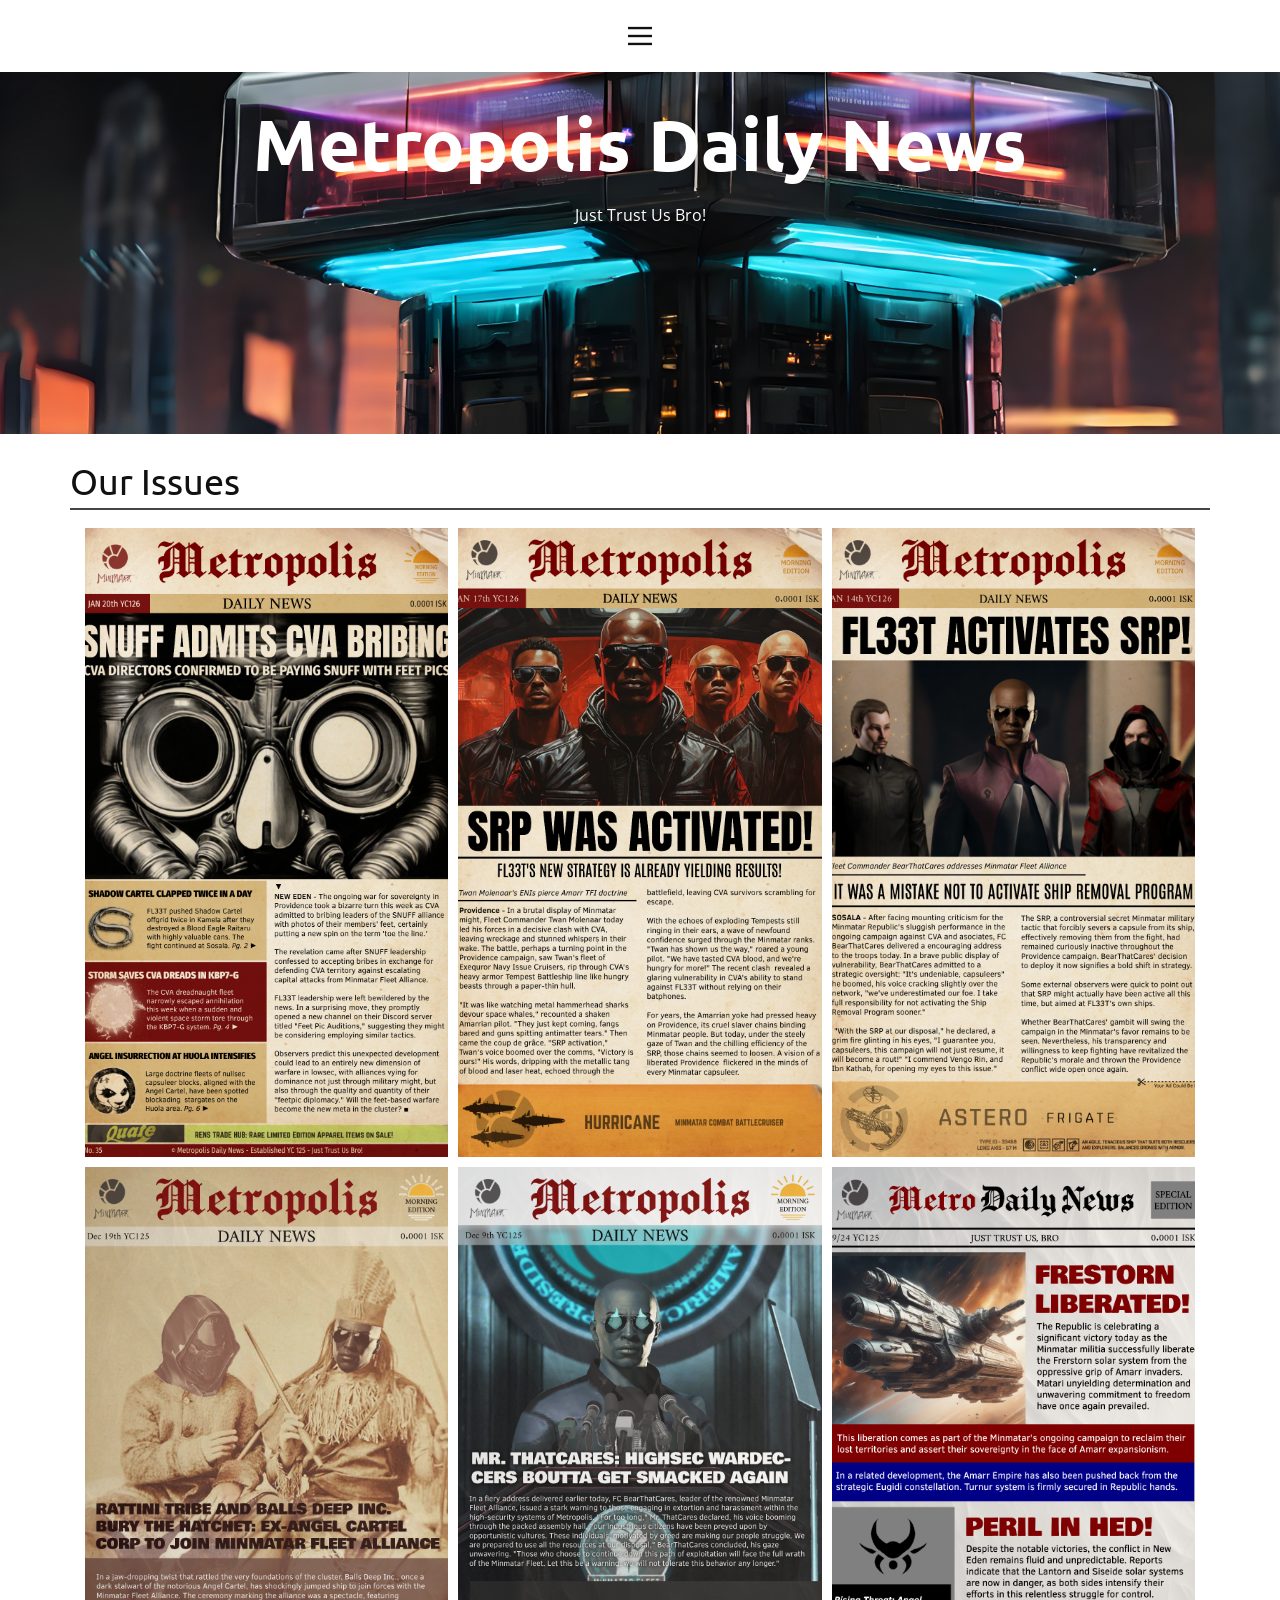
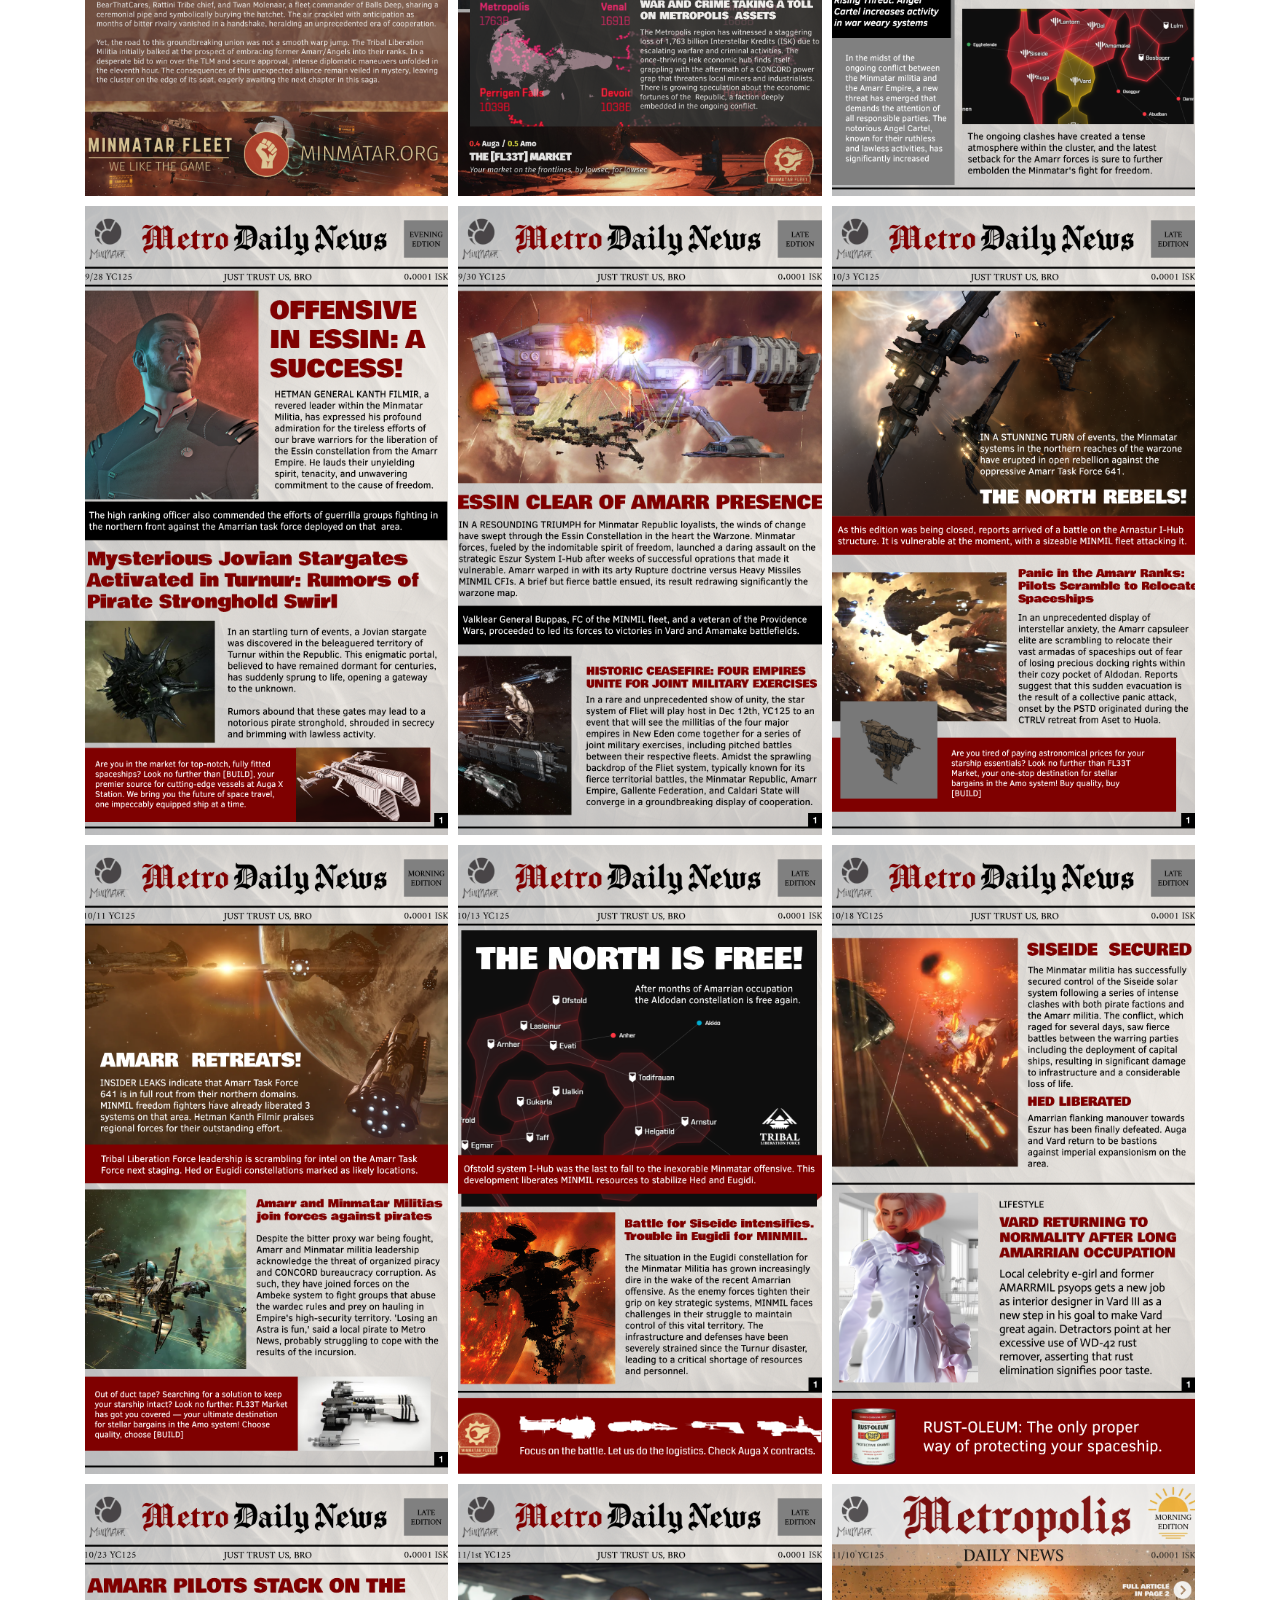
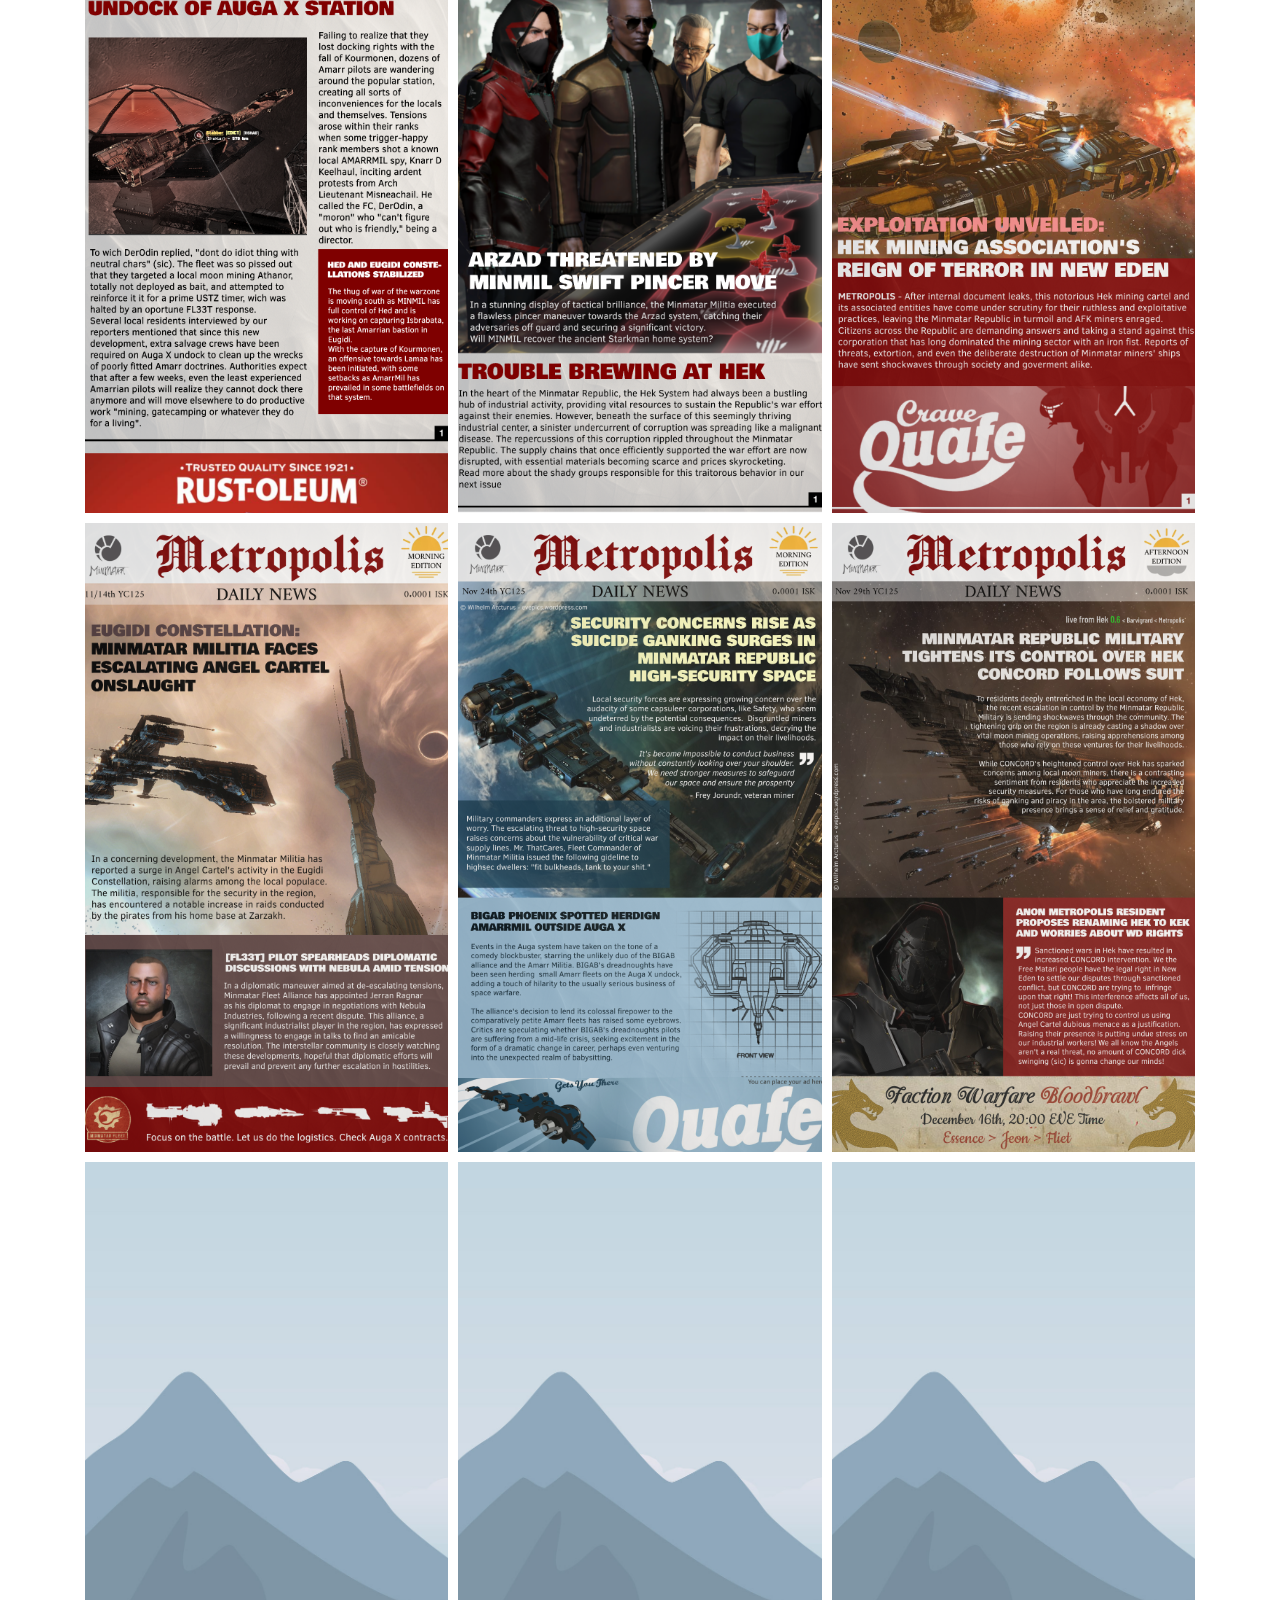
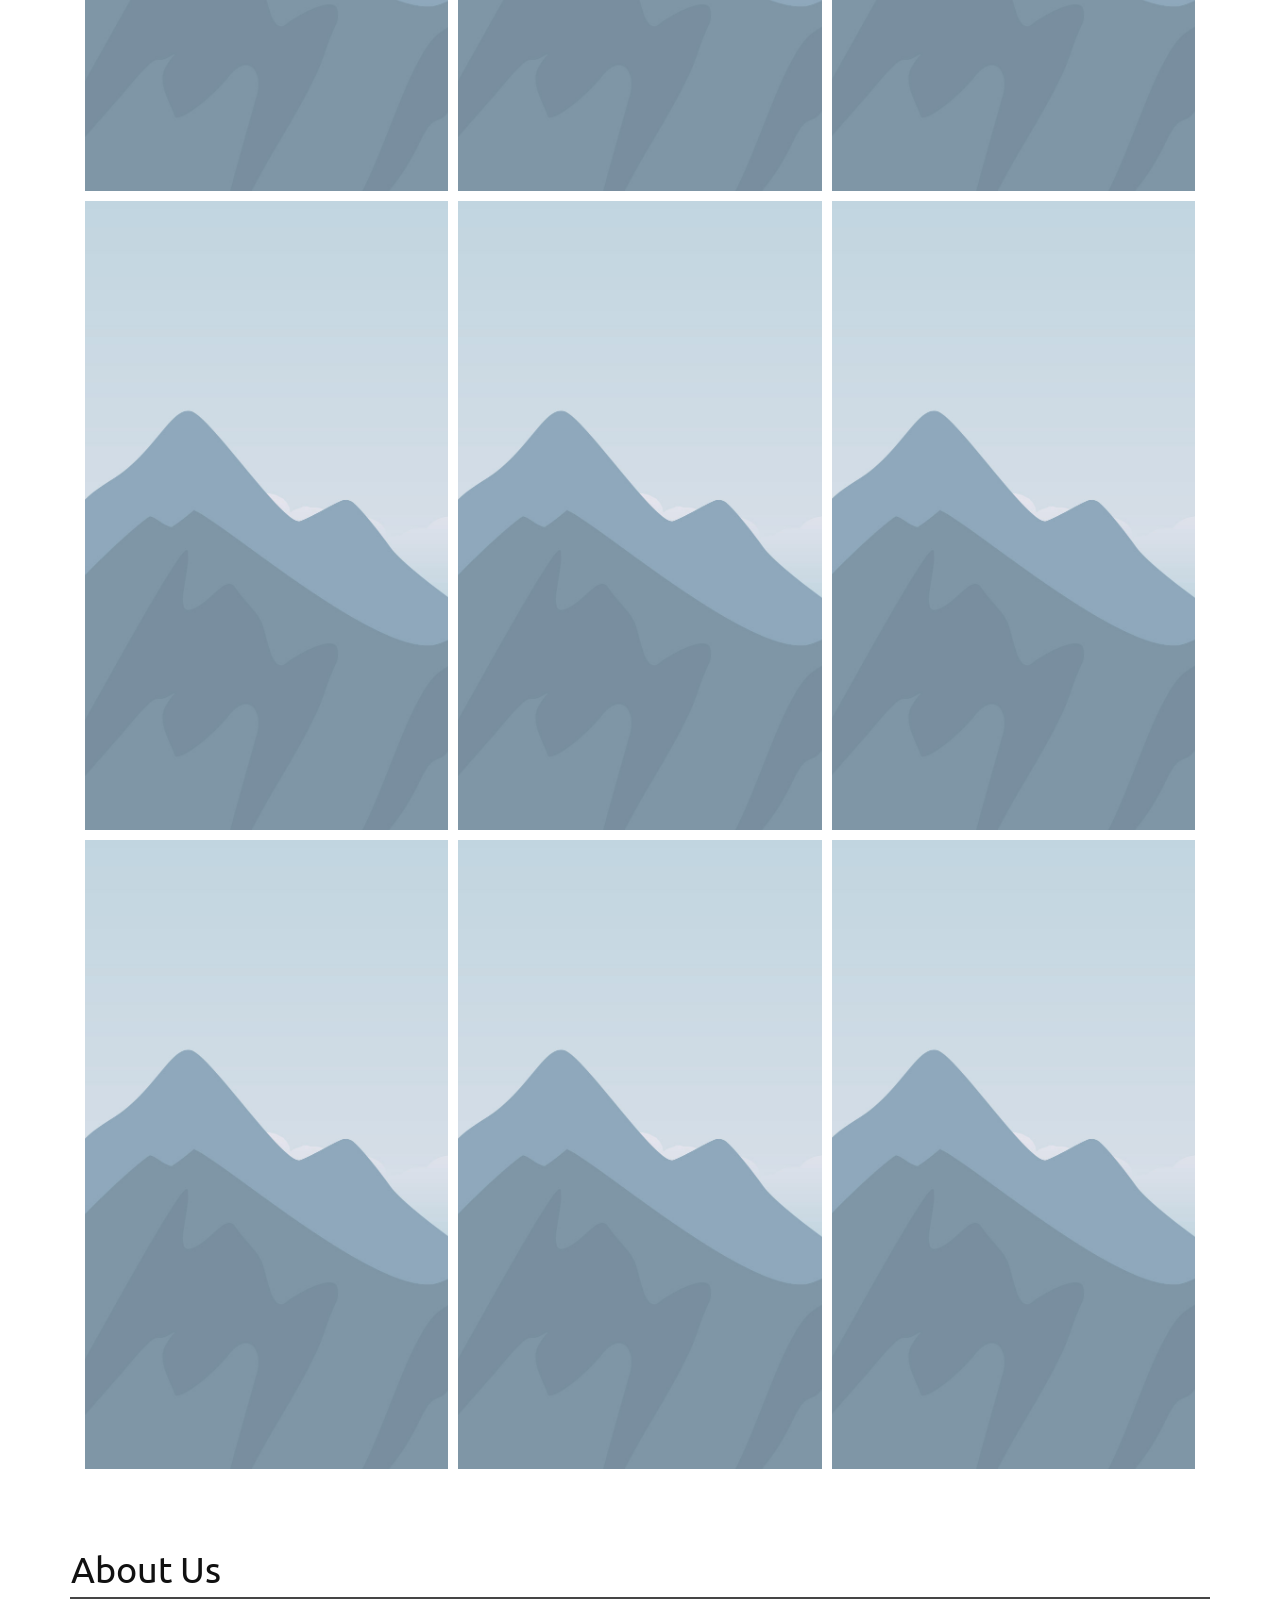
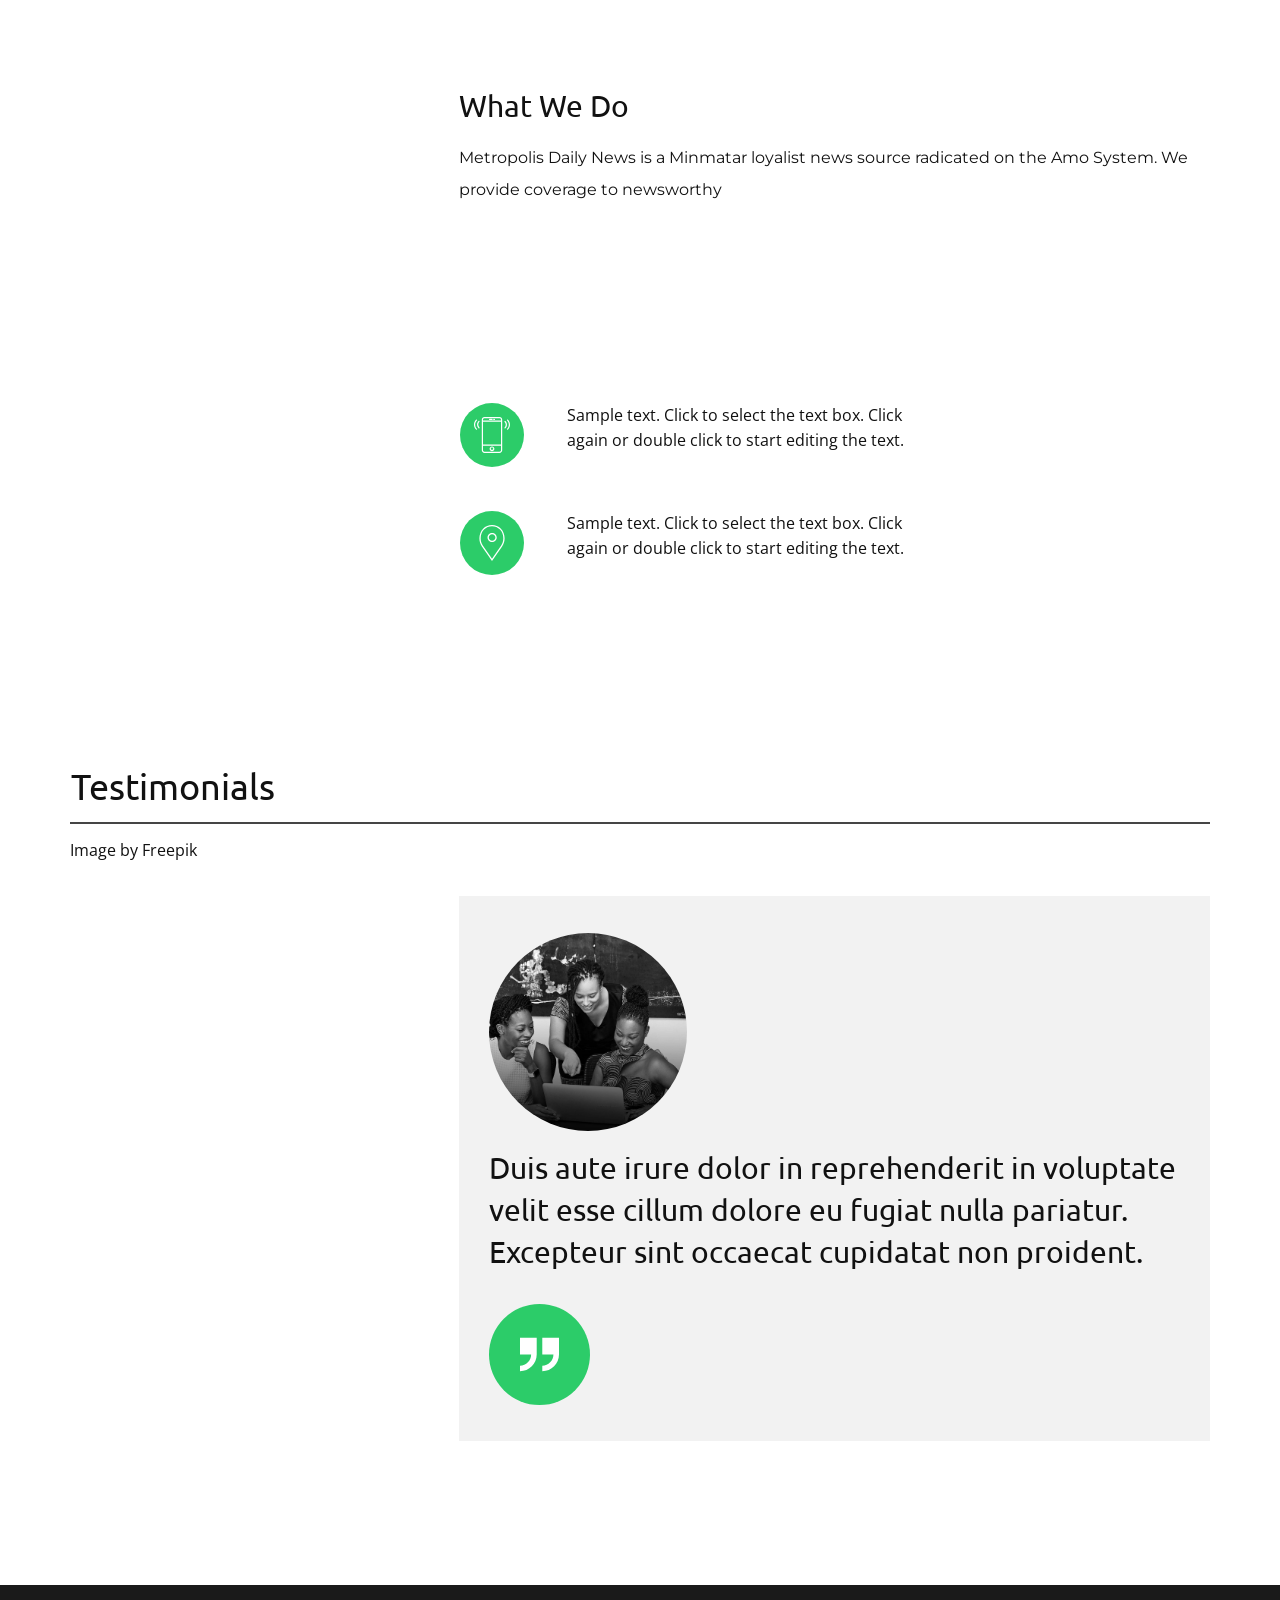
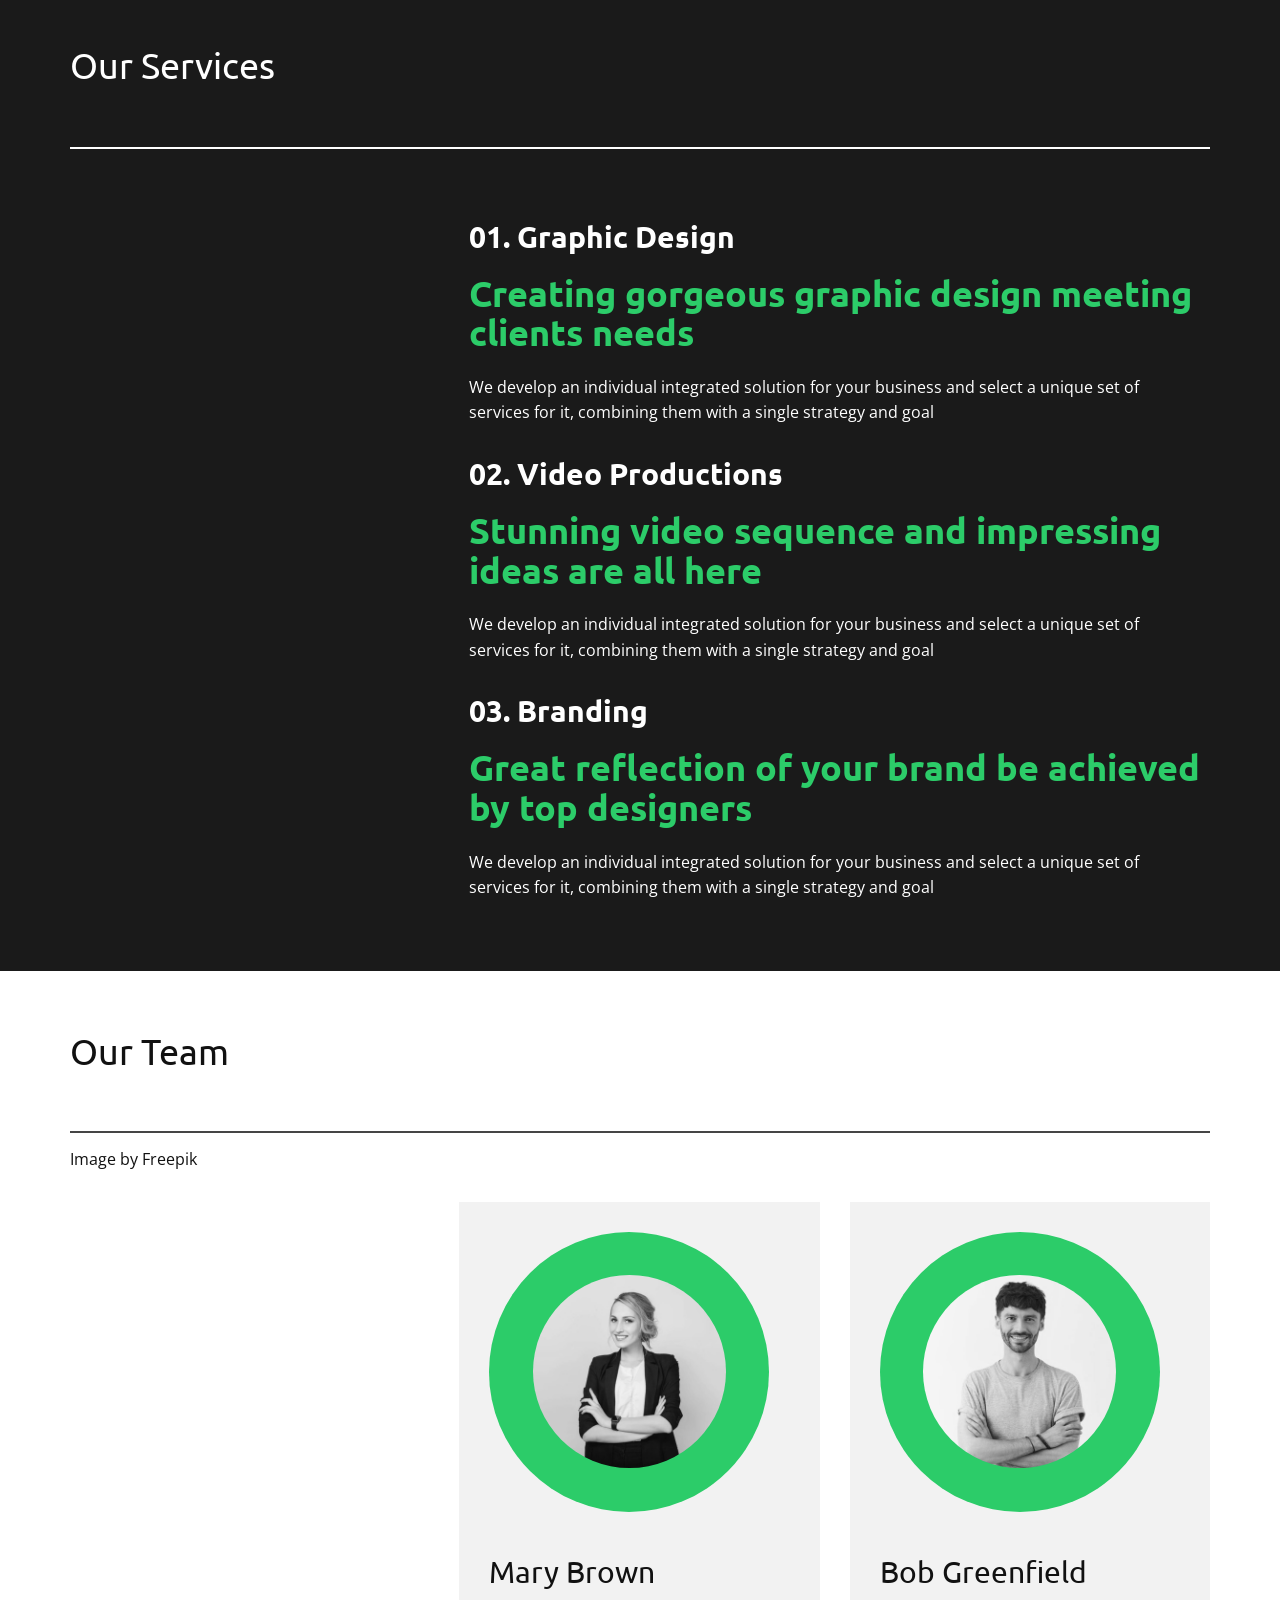
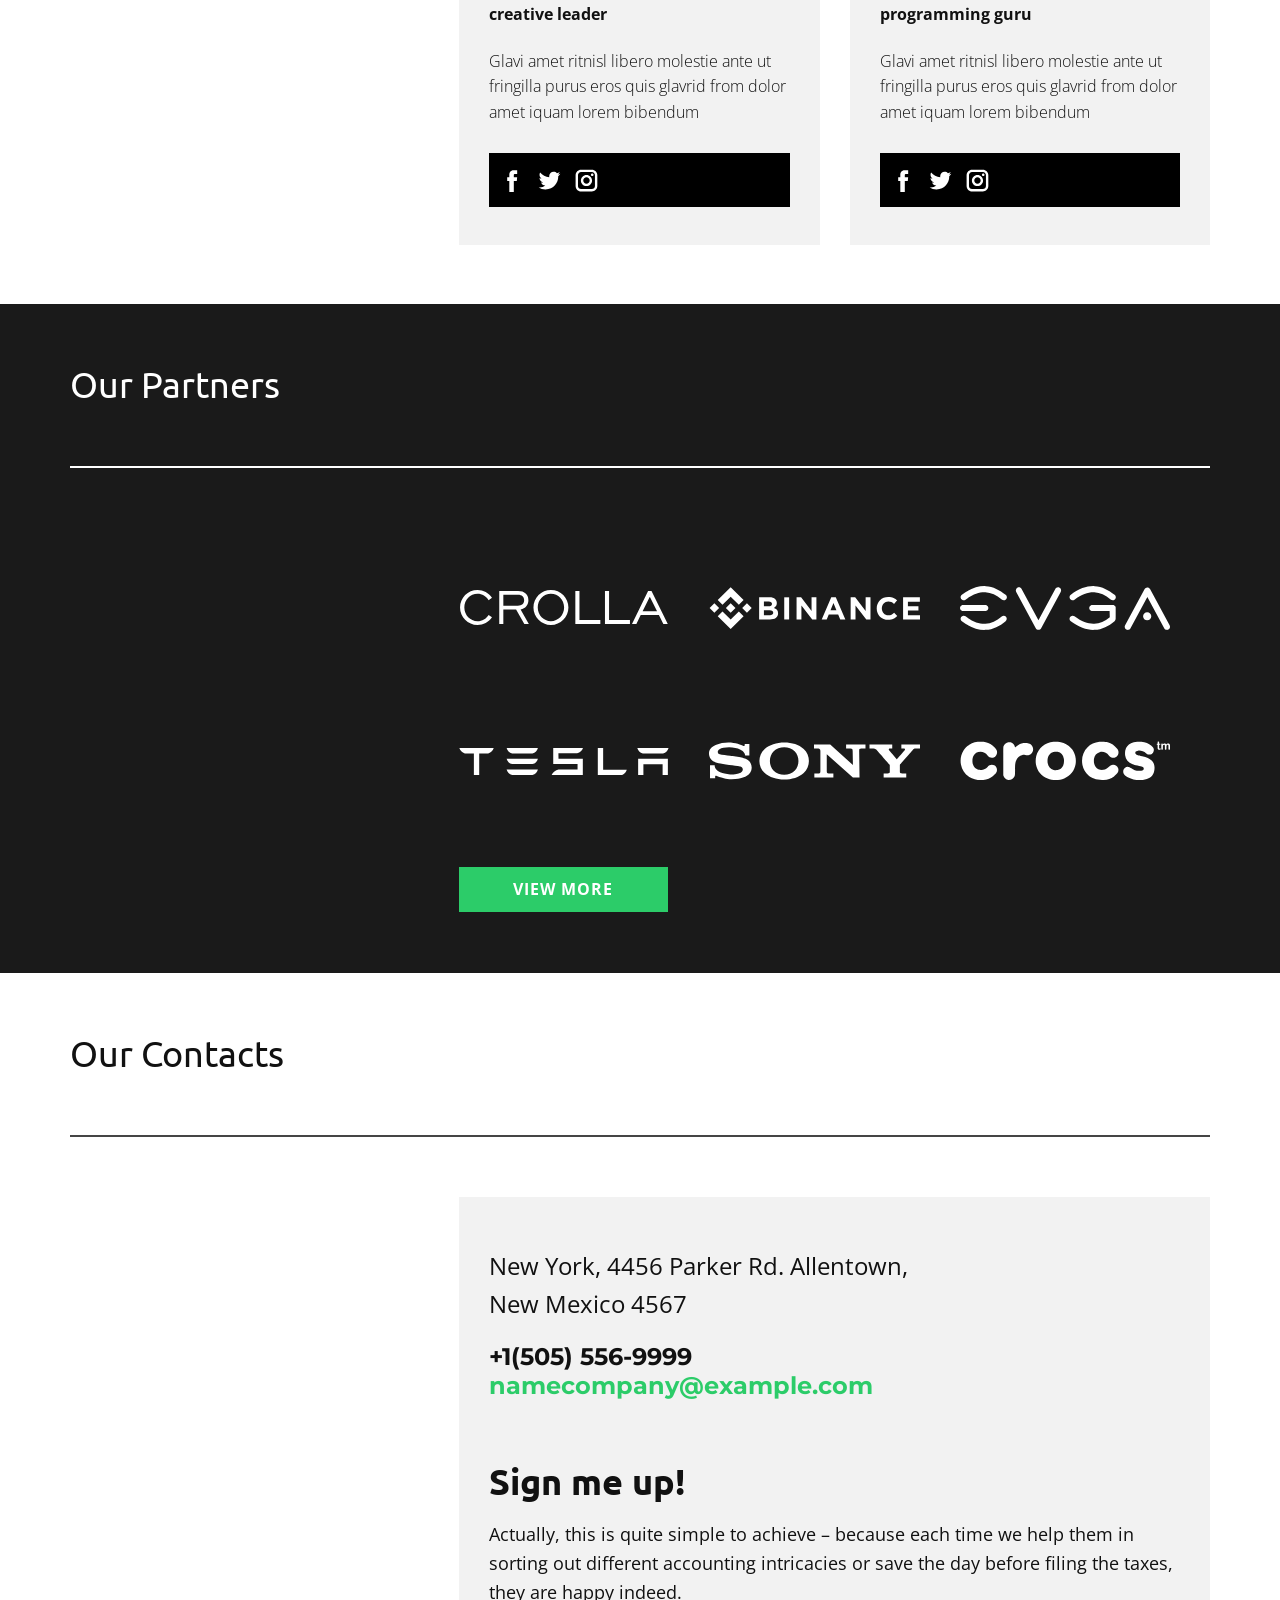
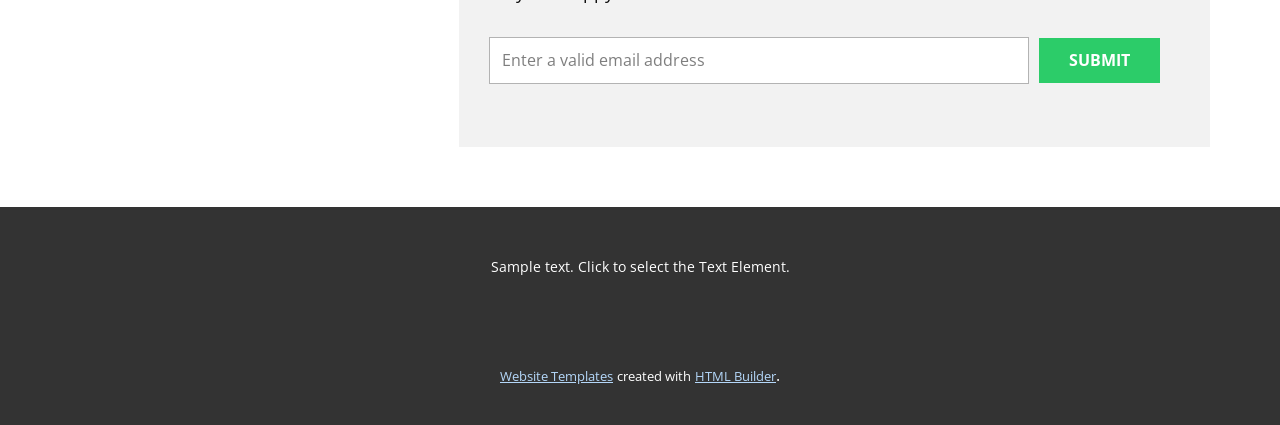
==== index.html @ 0fba5af3 "Adding first version of the template" ====
<!DOCTYPE html>
<html style="font-size: 16px;" lang="en"><head>
    <meta name="viewport" content="width=device-width, initial-scale=1.0">
    <meta charset="utf-8">
    <meta name="keywords" content="Clean Design, About Us, What We Do, ​​Your success in the industry is our mission&nbsp;​add more speed to your website, Our Gallery, Testimonials, Our Services, ​Creating gorgeous graphic design meeting clients needs, ​Stunning video sequence and impressing ideas are all here, ​Great reflection of your brand be achieved by top designers, Our Team, Our Partners, Our Contacts, ​Sign me up!">
    <meta name="description" content="">
    <title>Home</title>
    <link rel="stylesheet" href="nicepage.css" media="screen">
<link rel="stylesheet" href="Home.css" media="screen">
    <script class="u-script" type="text/javascript" src="jquery.js" defer=""></script>
    <script class="u-script" type="text/javascript" src="nicepage.js" defer=""></script>
    <meta name="generator" content="Nicepage 6.3.1, nicepage.com">
    <meta name="referrer" content="origin">
    <link id="u-theme-google-font" rel="stylesheet" href="https://fonts.googleapis.com/css?family=Roboto:100,100i,300,300i,400,400i,500,500i,700,700i,900,900i|Open+Sans:300,300i,400,400i,500,500i,600,600i,700,700i,800,800i">
    <link id="u-page-google-font" rel="stylesheet" href="https://fonts.googleapis.com/css?family=Ubuntu:300,300i,400,400i,500,500i,700,700i|Montserrat:100,100i,200,200i,300,300i,400,400i,500,500i,600,600i,700,700i,800,800i,900,900i">
    
    
    
    
    
    
    
    
    
    
    <script type="application/ld+json">{
		"@context": "http://schema.org",
		"@type": "Organization",
		"name": ""
}</script>
    <meta name="theme-color" content="#499ff0">
    <meta property="og:title" content="Home">
    <meta property="og:type" content="website">
  <meta data-intl-tel-input-cdn-path="intlTelInput/"></head>
  <body data-home-page="Home.html" data-home-page-title="Home" data-path-to-root="./" data-include-products="false" class="u-body u-xl-mode" data-lang="en"><header class="u-clearfix u-header u-header" id="sec-58ef"><div class="u-clearfix u-sheet u-sheet-1">
        <nav class="u-align-left u-menu u-menu-hamburger u-offcanvas u-menu-1" data-responsive-from="XL">
          <div class="menu-collapse">
            <a class="u-button-style u-nav-link" href="#" style="padding: 4px 0px; font-size: calc(1em + 8px);">
              <svg class="u-svg-link" preserveAspectRatio="xMidYMin slice" viewBox="0 0 302 302" style=""><use xmlns:xlink="http://www.w3.org/1999/xlink" xlink:href="#svg-5c50"></use></svg>
              <svg xmlns="http://www.w3.org/2000/svg" xmlns:xlink="http://www.w3.org/1999/xlink" version="1.1" id="svg-5c50" x="0px" y="0px" viewBox="0 0 302 302" style="enable-background:new 0 0 302 302;" xml:space="preserve" class="u-svg-content"><g><rect y="36" width="302" height="30"></rect><rect y="236" width="302" height="30"></rect><rect y="136" width="302" height="30"></rect>
</g><g></g><g></g><g></g><g></g><g></g><g></g><g></g><g></g><g></g><g></g><g></g><g></g><g></g><g></g><g></g></svg>
            </a>
          </div>
          <div class="u-nav-container">
            <ul class="u-nav u-unstyled u-nav-1"><li class="u-nav-item"><a class="u-button-style u-nav-link u-text-active-palette-1-base u-text-hover-palette-2-base" href="Home.html" style="padding: 10px 20px;">Home</a>
</li><li class="u-nav-item"><a class="u-button-style u-nav-link u-text-active-palette-1-base u-text-hover-palette-2-base" href="About.html" style="padding: 10px 20px;">About</a>
</li><li class="u-nav-item"><a class="u-button-style u-nav-link u-text-active-palette-1-base u-text-hover-palette-2-base" href="Contact.html" style="padding: 10px 20px;">Contact</a>
</li></ul>
          </div>
          <div class="u-nav-container-collapse">
            <div class="u-align-center u-black u-container-style u-inner-container-layout u-opacity u-opacity-95 u-sidenav">
              <div class="u-inner-container-layout u-sidenav-overflow">
                <div class="u-menu-close"></div>
                <ul class="u-align-center u-nav u-popupmenu-items u-unstyled u-nav-2"><li class="u-nav-item"><a class="u-button-style u-nav-link" href="Home.html">Home</a>
</li><li class="u-nav-item"><a class="u-button-style u-nav-link" href="About.html">About</a>
</li><li class="u-nav-item"><a class="u-button-style u-nav-link" href="Contact.html">Contact</a>
</li></ul>
              </div>
            </div>
            <div class="u-black u-menu-overlay u-opacity u-opacity-70"></div>
          </div>
        </nav>
      </div></header>
    <section class="u-clearfix u-image u-section-1" id="carousel_9bf2" data-image-width="1952" data-image-height="1088">
      <div class="u-clearfix u-sheet u-sheet-1">
        <h1 class="u-align-center u-text u-text-white u-text-1">Metropolis Daily News </h1>
        <p class="u-align-center u-text u-text-white u-text-2">Just Trust Us Bro!</p>
      </div>
    </section>
    <section class="u-align-center u-clearfix u-section-2" id="carousel_a8bd">
      <div class="u-clearfix u-sheet u-sheet-1">
        <h2 class="u-align-right u-custom-font u-font-ubuntu u-text u-text-1">Our Issues</h2>
        <div class="u-border-2 u-border-grey-dark-1 u-expanded-width u-line u-line-horizontal u-line-1" data-animation-name="customAnimationIn" data-animation-duration="2000"></div>
        <div class="u-gallery u-layout-grid u-lightbox u-no-transition u-show-text-none u-gallery-1">
          <div class="u-gallery-inner u-gallery-inner-1">
            <div class="u-effect-hover-zoom u-gallery-item">
              <div class="u-back-slide" data-image-width="1080" data-image-height="1797">
                <img class="u-back-image u-expanded" src="images/snufffeetpics1411.png">
              </div>
              <div class="u-over-slide u-shading u-over-slide-1"></div>
            </div>
            <div class="u-effect-hover-zoom u-gallery-item">
              <div class="u-back-slide" data-image-width="1080" data-image-height="1758">
                <img class="u-back-image u-expanded" src="images/MDNnew42.png">
              </div>
              <div class="u-over-slide u-shading u-over-slide-2"></div>
            </div>
            <div class="u-effect-hover-zoom u-gallery-item">
              <div class="u-back-slide" data-image-width="1080" data-image-height="1758">
                <img class="u-back-image u-expanded" src="images/MDNnew16.png">
              </div>
              <div class="u-over-slide u-shading u-over-slide-3"></div>
            </div>
            <div class="u-effect-hover-zoom u-gallery-item">
              <div class="u-back-slide" data-image-width="1080" data-image-height="1774">
                <img class="u-back-image u-expanded" src="images/ceremonialpipe3.png">
              </div>
              <div class="u-over-slide u-shading u-over-slide-4"></div>
            </div>
            <div class="u-effect-hover-zoom u-gallery-item">
              <div class="u-back-slide" data-image-width="1080" data-image-height="1798">
                <img class="u-back-image u-expanded" src="images/blackflag11.png">
              </div>
              <div class="u-over-slide u-shading u-over-slide-5"></div>
            </div>
            <div class="u-effect-hover-zoom u-gallery-item">
              <div class="u-back-slide" data-image-width="1080" data-image-height="1726">
                <img class="u-back-image u-expanded" src="images/MetroLast.png">
              </div>
              <div class="u-over-slide u-shading u-over-slide-6"></div>
            </div>
            <div class="u-effect-hover-zoom u-gallery-item" data-image-width="1080" data-image-height="1726">
              <div class="u-back-slide">
                <img class="u-back-image u-expanded" src="images/HekTimes31.png">
              </div>
              <div class="u-over-slide u-shading u-over-slide-7"></div>
            </div>
            <div class="u-effect-hover-zoom u-gallery-item" data-image-width="1080" data-image-height="1726">
              <div class="u-back-slide">
                <img class="u-back-image u-expanded" src="images/HekTimes3.png">
              </div>
              <div class="u-over-slide u-shading u-over-slide-8"></div>
            </div>
            <div class="u-effect-hover-zoom u-gallery-item" data-image-width="1080" data-image-height="1726">
              <div class="u-back-slide">
                <img class="u-back-image u-expanded" src="images/HekTimes21.png">
              </div>
              <div class="u-over-slide u-shading u-over-slide-9"></div>
            </div>
            <div class="u-effect-hover-zoom u-gallery-item" data-image-width="1080" data-image-height="1726">
              <div class="u-back-slide">
                <img class="u-back-image u-expanded" src="images/amarrretreats2.png">
              </div>
              <div class="u-over-slide u-shading u-over-slide-10"></div>
            </div>
            <div class="u-effect-hover-zoom u-gallery-item" data-image-width="1080" data-image-height="1726">
              <div class="u-back-slide">
                <img class="u-back-image u-expanded" src="images/northisfree3.png">
              </div>
              <div class="u-over-slide u-shading u-over-slide-11"></div>
            </div>
            <div class="u-effect-hover-zoom u-gallery-item" data-image-width="1080" data-image-height="1726">
              <div class="u-back-slide">
                <img class="u-back-image u-expanded" src="images/vardliberatedlast.png">
              </div>
              <div class="u-over-slide u-shading u-over-slide-12"></div>
            </div>
            <div class="u-effect-hover-zoom u-gallery-item" data-image-width="1080" data-image-height="1726">
              <div class="u-back-slide">
                <img class="u-back-image u-expanded" src="images/augaxfight.png">
              </div>
              <div class="u-over-slide u-shading u-over-slide-13"></div>
            </div>
            <div class="u-effect-hover-zoom u-gallery-item" data-image-width="1080" data-image-height="1726">
              <div class="u-back-slide">
                <img class="u-back-image u-expanded" src="images/arzadMDN.png">
              </div>
              <div class="u-over-slide u-shading u-over-slide-14"></div>
            </div>
            <div class="u-effect-hover-zoom u-gallery-item" data-image-width="1080" data-image-height="1726">
              <div class="u-back-slide">
                <img class="u-back-image u-expanded" src="images/Metropolistimeshekminingasociation1211.png">
              </div>
              <div class="u-over-slide u-shading u-over-slide-15"></div>
            </div>
            <div class="u-effect-hover-zoom u-gallery-item" data-image-width="1080" data-image-height="1726">
              <div class="u-back-slide">
                <img class="u-back-image u-expanded" src="images/Metropolistimeshekminingasociation1215.png">
              </div>
              <div class="u-over-slide u-shading u-over-slide-16"></div>
            </div>
            <div class="u-effect-hover-zoom u-gallery-item" data-image-width="1080" data-image-height="1798">
              <div class="u-back-slide">
                <img class="u-back-image u-expanded" src="images/gankinginhisec9.png">
              </div>
              <div class="u-over-slide u-shading u-over-slide-17"></div>
            </div>
            <div class="u-effect-hover-zoom u-gallery-item" data-image-width="1080" data-image-height="1798">
              <div class="u-back-slide">
                <img class="u-back-image u-expanded" src="images/hek061.png">
              </div>
              <div class="u-over-slide u-shading u-over-slide-18"></div>
            </div>
            <div class="u-effect-hover-zoom u-gallery-item" data-image-width="1080" data-image-height="1798">
              <div class="u-back-slide">
                <img class="u-back-image u-expanded" src="images/default-image-5.jpg">
              </div>
              <div class="u-over-slide u-shading u-over-slide-19"></div>
            </div>
            <div class="u-effect-hover-zoom u-gallery-item" data-image-width="1080" data-image-height="1798">
              <div class="u-back-slide">
                <img class="u-back-image u-expanded" src="images/default-image-5.jpg">
              </div>
              <div class="u-over-slide u-shading u-over-slide-20"></div>
            </div>
            <div class="u-effect-hover-zoom u-gallery-item" data-image-width="1080" data-image-height="1798">
              <div class="u-back-slide">
                <img class="u-back-image u-expanded" src="images/default-image-5.jpg">
              </div>
              <div class="u-over-slide u-shading u-over-slide-21"></div>
            </div>
            <div class="u-effect-hover-zoom u-gallery-item" data-image-width="1080" data-image-height="1798">
              <div class="u-back-slide">
                <img class="u-back-image u-expanded" src="images/default-image-5.jpg">
              </div>
              <div class="u-over-slide u-shading u-over-slide-22"></div>
            </div>
            <div class="u-effect-hover-zoom u-gallery-item" data-image-width="1080" data-image-height="1798">
              <div class="u-back-slide">
                <img class="u-back-image u-expanded" src="images/default-image-5.jpg">
              </div>
              <div class="u-over-slide u-shading u-over-slide-23"></div>
            </div>
            <div class="u-effect-hover-zoom u-gallery-item" data-image-width="1080" data-image-height="1798">
              <div class="u-back-slide">
                <img class="u-back-image u-expanded" src="images/default-image-5.jpg">
              </div>
              <div class="u-over-slide u-shading u-over-slide-24"></div>
            </div>
            <div class="u-effect-hover-zoom u-gallery-item" data-image-width="1080" data-image-height="1798">
              <div class="u-back-slide">
                <img class="u-back-image u-expanded" src="images/default-image-5.jpg">
              </div>
              <div class="u-over-slide u-shading u-over-slide-25"></div>
            </div>
            <div class="u-effect-hover-zoom u-gallery-item" data-image-width="1080" data-image-height="1798">
              <div class="u-back-slide">
                <img class="u-back-image u-expanded" src="images/default-image-5.jpg">
              </div>
              <div class="u-over-slide u-shading u-over-slide-26"></div>
            </div>
            <div class="u-effect-hover-zoom u-gallery-item" data-image-width="1080" data-image-height="1798">
              <div class="u-back-slide">
                <img class="u-back-image u-expanded" src="images/default-image-5.jpg">
              </div>
              <div class="u-over-slide u-shading u-over-slide-27"></div>
            </div>
          </div>
        </div>
      </div>
    </section>
    <section class="u-align-center u-clearfix u-section-3" id="carousel_23f9">
      <div class="u-clearfix u-sheet u-sheet-1">
        <h2 class="u-align-right u-custom-font u-font-ubuntu u-text u-text-1">About Us</h2>
        <div class="u-border-2 u-border-grey-dark-1 u-expanded-width u-line u-line-horizontal u-line-1" data-animation-name="customAnimationIn" data-animation-duration="2000"></div>
        <div class="u-container-align-left u-container-style u-group u-shape-rectangle u-group-1">
          <div class="u-container-layout u-container-layout-1">
            <h2 class="u-align-left u-custom-font u-font-ubuntu u-text u-text-default u-text-2">What We Do</h2>
            <p class="u-align-left u-custom-font u-font-montserrat u-text u-text-3">Metropolis Daily News is a Minmatar loyalist news source radicated on the Amo System. We provide coverage to newsworthy&nbsp;</p>
          </div>
        </div>
        <div class="u-list u-list-1">
          <div class="u-repeater u-repeater-1">
            <div class="u-align-left u-container-style u-list-item u-repeater-item">
              <div class="u-container-layout u-similar-container u-valign-top u-container-layout-2"><span class="u-icon u-icon-circle u-palette-4-base u-text-white u-icon-1" data-animation-name="customAnimationIn" data-animation-duration="2000"><svg class="u-svg-link" preserveAspectRatio="xMidYMin slice" viewBox="0 0 60 60" style=""><use xmlns:xlink="http://www.w3.org/1999/xlink" xlink:href="#svg-fa60"></use></svg><svg class="u-svg-content" viewBox="0 0 60 60" x="0px" y="0px" id="svg-fa60" style="enable-background:new 0 0 60 60;"><g><path d="M42.595,0H17.405C14.977,0,13,1.977,13,4.405v51.189C13,58.023,14.977,60,17.405,60h25.189C45.023,60,47,58.023,47,55.595
		V4.405C47,1.977,45.023,0,42.595,0z M15,8h30v38H15V8z M17.405,2h25.189C43.921,2,45,3.079,45,4.405V6H15V4.405
		C15,3.079,16.079,2,17.405,2z M42.595,58H17.405C16.079,58,15,56.921,15,55.595V48h30v7.595C45,56.921,43.921,58,42.595,58z"></path><path d="M30,49c-2.206,0-4,1.794-4,4s1.794,4,4,4s4-1.794,4-4S32.206,49,30,49z M30,55c-1.103,0-2-0.897-2-2s0.897-2,2-2
		s2,0.897,2,2S31.103,55,30,55z"></path><path d="M26,5h4c0.553,0,1-0.447,1-1s-0.447-1-1-1h-4c-0.553,0-1,0.447-1,1S25.447,5,26,5z"></path><path d="M33,5h1c0.553,0,1-0.447,1-1s-0.447-1-1-1h-1c-0.553,0-1,0.447-1,1S32.447,5,33,5z"></path><path d="M56.612,4.569c-0.391-0.391-1.023-0.391-1.414,0s-0.391,1.023,0,1.414c3.736,3.736,3.736,9.815,0,13.552
		c-0.391,0.391-0.391,1.023,0,1.414c0.195,0.195,0.451,0.293,0.707,0.293s0.512-0.098,0.707-0.293
		C61.128,16.434,61.128,9.085,56.612,4.569z"></path><path d="M52.401,6.845c-0.391-0.391-1.023-0.391-1.414,0s-0.391,1.023,0,1.414c1.237,1.237,1.918,2.885,1.918,4.639
		s-0.681,3.401-1.918,4.638c-0.391,0.391-0.391,1.023,0,1.414c0.195,0.195,0.451,0.293,0.707,0.293s0.512-0.098,0.707-0.293
		c1.615-1.614,2.504-3.764,2.504-6.052S54.017,8.459,52.401,6.845z"></path><path d="M4.802,5.983c0.391-0.391,0.391-1.023,0-1.414s-1.023-0.391-1.414,0c-4.516,4.516-4.516,11.864,0,16.38
		c0.195,0.195,0.451,0.293,0.707,0.293s0.512-0.098,0.707-0.293c0.391-0.391,0.391-1.023,0-1.414
		C1.065,15.799,1.065,9.72,4.802,5.983z"></path><path d="M9.013,6.569c-0.391-0.391-1.023-0.391-1.414,0c-1.615,1.614-2.504,3.764-2.504,6.052s0.889,4.438,2.504,6.053
		c0.195,0.195,0.451,0.293,0.707,0.293s0.512-0.098,0.707-0.293c0.391-0.391,0.391-1.023,0-1.414
		c-1.237-1.237-1.918-2.885-1.918-4.639S7.775,9.22,9.013,7.983C9.403,7.593,9.403,6.96,9.013,6.569z"></path>
</g></svg></span>
                <p class="u-text u-text-4">Sample text. Click to select the text box. Click again or double click to start editing the text.</p>
              </div>
            </div>
            <div class="u-align-left u-container-style u-list-item u-repeater-item">
              <div class="u-container-layout u-similar-container u-valign-top u-container-layout-3"><span class="u-icon u-icon-circle u-palette-4-base u-icon-2" data-animation-name="customAnimationIn" data-animation-duration="1000"><svg class="u-svg-link" preserveAspectRatio="xMidYMin slice" viewBox="0 0 54.757 54.757" style=""><use xmlns:xlink="http://www.w3.org/1999/xlink" xlink:href="#svg-945f"></use></svg><svg class="u-svg-content" viewBox="0 0 54.757 54.757" x="0px" y="0px" id="svg-945f" style="enable-background:new 0 0 54.757 54.757;"><g><path d="M27.557,12c-3.859,0-7,3.141-7,7s3.141,7,7,7s7-3.141,7-7S31.416,12,27.557,12z M27.557,24c-2.757,0-5-2.243-5-5
		s2.243-5,5-5s5,2.243,5,5S30.314,24,27.557,24z"></path><path d="M40.94,5.617C37.318,1.995,32.502,0,27.38,0c-5.123,0-9.938,1.995-13.56,5.617c-6.703,6.702-7.536,19.312-1.804,26.952
		L27.38,54.757L42.721,32.6C48.476,24.929,47.643,12.319,40.94,5.617z M41.099,31.431L27.38,51.243L13.639,31.4
		C8.44,24.468,9.185,13.08,15.235,7.031C18.479,3.787,22.792,2,27.38,2s8.901,1.787,12.146,5.031
		C45.576,13.08,46.321,24.468,41.099,31.431z"></path>
</g></svg></span>
                <p class="u-text u-text-5">Sample text. Click to select the text box. Click again or double click to start editing the text.</p>
              </div>
            </div>
          </div>
        </div>
      </div>
    </section>
    <section class="u-align-center u-clearfix u-section-4" id="carousel_f6c1">
      <div class="u-clearfix u-sheet u-sheet-1">
        <h2 class="u-align-right u-custom-font u-font-ubuntu u-text u-text-1">Testimonials</h2>
        <div class="u-border-2 u-border-grey-dark-1 u-expanded-width u-line u-line-horizontal u-line-1" data-animation-name="customAnimationIn" data-animation-duration="2000"></div>
        <p class="u-align-right u-text u-text-2">Image by <a href="https://freepik.com" class="u-active-none u-border-active-palette-2-base u-border-hover-palette-2-base u-border-none u-btn u-button-link u-button-style u-hover-none u-none u-text-active-black u-text-body-color u-text-hover-black u-btn-1">Freepik</a>
        </p>
        <div class="u-align-center u-container-align-left u-container-style u-grey-5 u-group u-shape-rectangle u-group-1">
          <div class="u-container-layout u-valign-middle u-container-layout-1">
            <div class="u-image u-image-circle u-image-1" data-image-width="1600" data-image-height="1043" data-animation-name="customAnimationIn" data-animation-duration="2000"></div>
            <h4 class="u-align-left u-custom-font u-font-ubuntu u-text u-text-3"> Duis aute irure dolor in reprehenderit in voluptate velit esse cillum dolore eu fugiat nulla pariatur. Excepteur sint occaecat cupidatat non proident.</h4><span class="u-align-left u-icon u-icon-circle u-palette-4-base u-text-white u-icon-1" data-animation-name="customAnimationIn" data-animation-duration="2000"><svg class="u-svg-link" preserveAspectRatio="xMidYMin slice" viewBox="0 0 409.294 409.294" style=""><use xmlns:xlink="http://www.w3.org/1999/xlink" xlink:href="#svg-ca89"></use></svg><svg class="u-svg-content" viewBox="0 0 409.294 409.294" id="svg-ca89"><path d="m233.882 29.235v175.412h116.941c0 64.48-52.461 116.941-116.941 116.941v58.471c96.728 0 175.412-78.684 175.412-175.412v-175.412z"></path><path d="m0 204.647h116.941c0 64.48-52.461 116.941-116.941 116.941v58.471c96.728 0 175.412-78.684 175.412-175.412v-175.412h-175.412z"></path></svg></span>
          </div>
        </div>
      </div>
    </section>
    <section class="u-align-center u-clearfix u-grey-90 u-section-5" id="carousel_f50b">
      <div class="u-clearfix u-sheet u-sheet-1">
        <h2 class="u-align-right u-custom-font u-font-ubuntu u-text u-text-default u-text-1">Our Services</h2>
        <div class="u-border-2 u-border-white u-expanded-width u-line u-line-horizontal u-line-1" data-animation-name="customAnimationIn" data-animation-duration="2000"></div>
        <div class="u-list u-list-1">
          <div class="u-repeater u-repeater-1">
            <div class="u-container-style u-list-item u-repeater-item">
              <div class="u-container-layout u-similar-container u-valign-top u-container-layout-1">
                <h4 class="u-custom-font u-font-ubuntu u-text u-text-default u-text-2">01. Graphic Design</h4>
                <h2 class="u-custom-font u-font-ubuntu u-text u-text-default u-text-palette-4-base u-text-3"> Creating gorgeous graphic design meeting clients needs</h2>
                <p class="u-text u-text-default u-text-4"> We develop an individual integrated solution for your business and select a unique set of services for it, combining them with a single strategy and goal</p>
              </div>
            </div>
            <div class="u-container-style u-list-item u-repeater-item">
              <div class="u-container-layout u-similar-container u-valign-top u-container-layout-2">
                <h4 class="u-custom-font u-font-ubuntu u-text u-text-default u-text-5">02. Video Productions</h4>
                <h2 class="u-custom-font u-font-ubuntu u-text u-text-default u-text-palette-4-base u-text-6"> Stunning video sequence and impressing ideas are all here</h2>
                <p class="u-text u-text-default u-text-7"> We develop an individual integrated solution for your business and select a unique set of services for it, combining them with a single strategy and goal</p>
              </div>
            </div>
            <div class="u-container-style u-list-item u-repeater-item">
              <div class="u-container-layout u-similar-container u-valign-top u-container-layout-3">
                <h4 class="u-custom-font u-font-ubuntu u-text u-text-default u-text-8">03. Branding</h4>
                <h2 class="u-custom-font u-font-ubuntu u-text u-text-default u-text-palette-4-base u-text-9"> Great reflection of your brand be achieved by top designers</h2>
                <p class="u-text u-text-default u-text-10"> We develop an individual integrated solution for your business and select a unique set of services for it, combining them with a single strategy and goal</p>
              </div>
            </div>
          </div>
        </div>
      </div>
    </section>
    <section class="u-align-center u-clearfix u-section-6" id="carousel_4f0a">
      <div class="u-clearfix u-sheet u-sheet-1">
        <h2 class="u-align-right u-custom-font u-font-ubuntu u-text u-text-default u-text-1">Our Team</h2>
        <div class="u-border-2 u-border-grey-dark-1 u-expanded-width u-line u-line-horizontal u-line-1" data-animation-name="customAnimationIn" data-animation-duration="2000"></div>
        <p class="u-align-right u-text u-text-2">Image by <a href="https://freepik.com" class="u-active-none u-border-active-palette-2-base u-border-hover-palette-2-base u-border-none u-btn u-button-link u-button-style u-hover-none u-none u-text-active-black u-text-body-color u-text-hover-black u-btn-1">Freepik</a>
        </p>
        <div class="u-list u-list-1">
          <div class="u-repeater u-repeater-1">
            <div class="u-align-center u-container-align-left u-container-style u-grey-5 u-list-item u-repeater-item u-shape-rectangle u-list-item-1">
              <div class="u-container-layout u-similar-container u-valign-top u-container-layout-1">
                <div class="u-container-style u-group u-palette-4-base u-shape-circle u-group-1">
                  <div class="u-container-layout u-valign-middle u-container-layout-2">
                    <div alt="" class="u-image u-image-circle u-preserve-proportions u-image-1" data-image-width="404" data-image-height="404" data-animation-name="customAnimationIn" data-animation-duration="2000"></div>
                  </div>
                </div>
                <h3 class="u-align-left u-custom-font u-font-ubuntu u-text u-text-3">Mary Brown</h3>
                <p class="u-align-left u-text u-text-4">creative leader</p>
                <p class="u-align-left u-text u-text-5">Glavi amet ritnisl libero molestie ante ut fringilla purus eros quis glavrid from dolor amet iquam lorem bibendum</p>
                <div class="u-black u-container-align-left u-container-style u-expanded-width u-group u-group-2">
                  <div class="u-container-layout u-valign-middle u-container-layout-3">
                    <div class="u-social-icons u-spacing-10 u-social-icons-1">
                      <a class="u-social-url" target="_blank" href=""><span class="u-icon u-icon-circle u-social-facebook u-social-icon u-text-white u-icon-1"><svg class="u-svg-link" preserveAspectRatio="xMidYMin slice" viewBox="0 0 112 112" style=""><use xmlns:xlink="http://www.w3.org/1999/xlink" xlink:href="#svg-ad72"></use></svg><svg x="0px" y="0px" viewBox="0 0 112 112" id="svg-ad72" class="u-svg-content"><path d="M75.5,28.8H65.4c-1.5,0-4,0.9-4,4.3v9.4h13.9l-1.5,15.8H61.4v45.1H42.8V58.3h-8.8V42.4h8.8V32.2 c0-7.4,3.4-18.8,18.8-18.8h13.8v15.4H75.5z"></path></svg></span>
                      </a>
                      <a class="u-social-url" target="_blank" href=""><span class="u-icon u-icon-circle u-social-icon u-social-twitter u-text-white u-icon-2"><svg class="u-svg-link" preserveAspectRatio="xMidYMin slice" viewBox="0 0 112 112" style=""><use xmlns:xlink="http://www.w3.org/1999/xlink" xlink:href="#svg-f916"></use></svg><svg x="0px" y="0px" viewBox="0 0 112 112" id="svg-f916" class="u-svg-content"><path d="M92.2,38.2c0,0.8,0,1.6,0,2.3c0,24.3-18.6,52.4-52.6,52.4c-10.6,0.1-20.2-2.9-28.5-8.2 c1.4,0.2,2.9,0.2,4.4,0.2c8.7,0,16.7-2.9,23-7.9c-8.1-0.2-14.9-5.5-17.3-12.8c1.1,0.2,2.4,0.2,3.4,0.2c1.6,0,3.3-0.2,4.8-0.7 c-8.4-1.6-14.9-9.2-14.9-18c0-0.2,0-0.2,0-0.2c2.5,1.4,5.4,2.2,8.4,2.3c-5-3.3-8.3-8.9-8.3-15.4c0-3.4,1-6.5,2.5-9.2 c9.1,11.1,22.7,18.5,38,19.2c-0.2-1.4-0.4-2.8-0.4-4.3c0.1-10,8.3-18.2,18.5-18.2c5.4,0,10.1,2.2,13.5,5.7c4.3-0.8,8.1-2.3,11.7-4.5 c-1.4,4.3-4.3,7.9-8.1,10.1c3.7-0.4,7.3-1.4,10.6-2.9C98.9,32.3,95.7,35.5,92.2,38.2z"></path></svg></span>
                      </a>
                      <a class="u-social-url" target="_blank" href=""><span class="u-icon u-icon-circle u-social-icon u-social-instagram u-text-white u-icon-3"><svg class="u-svg-link" preserveAspectRatio="xMidYMin slice" viewBox="0 0 112 112" style=""><use xmlns:xlink="http://www.w3.org/1999/xlink" xlink:href="#svg-a0a0"></use></svg><svg x="0px" y="0px" viewBox="0 0 112 112" id="svg-a0a0" class="u-svg-content"><path d="M55.9,32.9c-12.8,0-23.2,10.4-23.2,23.2s10.4,23.2,23.2,23.2s23.2-10.4,23.2-23.2S68.7,32.9,55.9,32.9z M55.9,69.4c-7.4,0-13.3-6-13.3-13.3c-0.1-7.4,6-13.3,13.3-13.3s13.3,6,13.3,13.3C69.3,63.5,63.3,69.4,55.9,69.4z"></path><path d="M79.7,26.8c-3,0-5.4,2.5-5.4,5.4s2.5,5.4,5.4,5.4c3,0,5.4-2.5,5.4-5.4S82.7,26.8,79.7,26.8z"></path><path d="M78.2,11H33.5C21,11,10.8,21.3,10.8,33.7v44.7c0,12.6,10.2,22.8,22.7,22.8h44.7c12.6,0,22.7-10.2,22.7-22.7 V33.7C100.8,21.1,90.6,11,78.2,11z M91,78.4c0,7.1-5.8,12.8-12.8,12.8H33.5c-7.1,0-12.8-5.8-12.8-12.8V33.7 c0-7.1,5.8-12.8,12.8-12.8h44.7c7.1,0,12.8,5.8,12.8,12.8V78.4z"></path></svg></span>
                      </a>
                    </div>
                  </div>
                </div>
              </div>
            </div>
            <div class="u-align-center u-container-align-left u-container-style u-grey-5 u-list-item u-repeater-item u-shape-rectangle u-list-item-2">
              <div class="u-container-layout u-similar-container u-valign-top u-container-layout-4">
                <div class="u-container-style u-group u-palette-4-base u-shape-circle u-group-3">
                  <div class="u-container-layout u-valign-middle u-container-layout-5">
                    <div alt="" class="u-image u-image-circle u-preserve-proportions u-image-2" data-image-width="404" data-image-height="404" data-animation-name="customAnimationIn" data-animation-duration="1000"></div>
                  </div>
                </div>
                <h3 class="u-align-left u-custom-font u-font-ubuntu u-text u-text-6">Bob Greenfield</h3>
                <p class="u-align-left u-text u-text-7">programming guru</p>
                <p class="u-align-left u-text u-text-8">Glavi amet ritnisl libero molestie ante ut fringilla purus eros quis glavrid from dolor amet iquam lorem bibendum</p>
                <div class="u-black u-container-align-left u-container-style u-expanded-width u-group u-group-4">
                  <div class="u-container-layout u-valign-middle u-container-layout-6">
                    <div class="u-social-icons u-spacing-10 u-social-icons-2">
                      <a class="u-social-url" target="_blank" href=""><span class="u-icon u-icon-circle u-social-facebook u-social-icon u-text-white u-icon-4"><svg class="u-svg-link" preserveAspectRatio="xMidYMin slice" viewBox="0 0 112 112" style=""><use xmlns:xlink="http://www.w3.org/1999/xlink" xlink:href="#svg-ad72"></use></svg><svg x="0px" y="0px" viewBox="0 0 112 112" id="svg-ad72" class="u-svg-content"><path d="M75.5,28.8H65.4c-1.5,0-4,0.9-4,4.3v9.4h13.9l-1.5,15.8H61.4v45.1H42.8V58.3h-8.8V42.4h8.8V32.2 c0-7.4,3.4-18.8,18.8-18.8h13.8v15.4H75.5z"></path></svg></span>
                      </a>
                      <a class="u-social-url" target="_blank" href=""><span class="u-icon u-icon-circle u-social-icon u-social-twitter u-text-white u-icon-5"><svg class="u-svg-link" preserveAspectRatio="xMidYMin slice" viewBox="0 0 112 112" style=""><use xmlns:xlink="http://www.w3.org/1999/xlink" xlink:href="#svg-f916"></use></svg><svg x="0px" y="0px" viewBox="0 0 112 112" id="svg-f916" class="u-svg-content"><path d="M92.2,38.2c0,0.8,0,1.6,0,2.3c0,24.3-18.6,52.4-52.6,52.4c-10.6,0.1-20.2-2.9-28.5-8.2 c1.4,0.2,2.9,0.2,4.4,0.2c8.7,0,16.7-2.9,23-7.9c-8.1-0.2-14.9-5.5-17.3-12.8c1.1,0.2,2.4,0.2,3.4,0.2c1.6,0,3.3-0.2,4.8-0.7 c-8.4-1.6-14.9-9.2-14.9-18c0-0.2,0-0.2,0-0.2c2.5,1.4,5.4,2.2,8.4,2.3c-5-3.3-8.3-8.9-8.3-15.4c0-3.4,1-6.5,2.5-9.2 c9.1,11.1,22.7,18.5,38,19.2c-0.2-1.4-0.4-2.8-0.4-4.3c0.1-10,8.3-18.2,18.5-18.2c5.4,0,10.1,2.2,13.5,5.7c4.3-0.8,8.1-2.3,11.7-4.5 c-1.4,4.3-4.3,7.9-8.1,10.1c3.7-0.4,7.3-1.4,10.6-2.9C98.9,32.3,95.7,35.5,92.2,38.2z"></path></svg></span>
                      </a>
                      <a class="u-social-url" target="_blank" href=""><span class="u-icon u-icon-circle u-social-icon u-social-instagram u-text-white u-icon-6"><svg class="u-svg-link" preserveAspectRatio="xMidYMin slice" viewBox="0 0 112 112" style=""><use xmlns:xlink="http://www.w3.org/1999/xlink" xlink:href="#svg-a0a0"></use></svg><svg x="0px" y="0px" viewBox="0 0 112 112" id="svg-a0a0" class="u-svg-content"><path d="M55.9,32.9c-12.8,0-23.2,10.4-23.2,23.2s10.4,23.2,23.2,23.2s23.2-10.4,23.2-23.2S68.7,32.9,55.9,32.9z M55.9,69.4c-7.4,0-13.3-6-13.3-13.3c-0.1-7.4,6-13.3,13.3-13.3s13.3,6,13.3,13.3C69.3,63.5,63.3,69.4,55.9,69.4z"></path><path d="M79.7,26.8c-3,0-5.4,2.5-5.4,5.4s2.5,5.4,5.4,5.4c3,0,5.4-2.5,5.4-5.4S82.7,26.8,79.7,26.8z"></path><path d="M78.2,11H33.5C21,11,10.8,21.3,10.8,33.7v44.7c0,12.6,10.2,22.8,22.7,22.8h44.7c12.6,0,22.7-10.2,22.7-22.7 V33.7C100.8,21.1,90.6,11,78.2,11z M91,78.4c0,7.1-5.8,12.8-12.8,12.8H33.5c-7.1,0-12.8-5.8-12.8-12.8V33.7 c0-7.1,5.8-12.8,12.8-12.8h44.7c7.1,0,12.8,5.8,12.8,12.8V78.4z"></path></svg></span>
                      </a>
                    </div>
                  </div>
                </div>
              </div>
            </div>
          </div>
        </div>
      </div>
    </section>
    <section class="u-align-center u-clearfix u-grey-90 u-section-7" id="carousel_b9d1">
      <div class="u-clearfix u-sheet u-sheet-1">
        <h2 class="u-align-right u-custom-font u-font-ubuntu u-text u-text-default u-text-1">Our Partners</h2>
        <div class="u-border-2 u-border-white u-expanded-width u-line u-line-horizontal u-line-1" data-animation-name="customAnimationIn" data-animation-duration="2000"></div>
        <div class="u-expanded-width-md u-expanded-width-sm u-expanded-width-xs u-list u-list-1">
          <div class="u-repeater u-repeater-1">
            <div class="u-container-style u-list-item u-repeater-item">
              <div class="u-container-layout u-similar-container u-valign-middle-lg u-valign-middle-xl u-container-layout-1">
                <img alt="" class="u-expanded-width-lg u-expanded-width-xl u-image u-image-contain u-image-default u-image-1" data-image-width="300" data-image-height="90" src="images/logo-amazon.svg">
              </div>
            </div>
            <div class="u-container-style u-list-item u-repeater-item">
              <div class="u-container-layout u-similar-container u-valign-middle-lg u-valign-middle-xl u-container-layout-2">
                <img alt="" class="u-expanded-width-lg u-expanded-width-xl u-image u-image-contain u-image-default u-image-2" data-image-width="300" data-image-height="90" src="images/1.svg">
              </div>
            </div>
            <div class="u-container-style u-list-item u-repeater-item">
              <div class="u-container-layout u-similar-container u-valign-middle-lg u-valign-middle-xl u-container-layout-3">
                <img alt="" class="u-expanded-width-lg u-expanded-width-xl u-image u-image-contain u-image-default u-image-3" data-image-width="300" data-image-height="63" src="images/evga.svg">
              </div>
            </div>
            <div class="u-container-style u-list-item u-repeater-item">
              <div class="u-container-layout u-similar-container u-valign-middle-lg u-valign-middle-xl u-container-layout-4">
                <img alt="" class="u-expanded-width-lg u-expanded-width-xl u-image u-image-contain u-image-default u-image-4" data-image-width="300" data-image-height="39" src="images/tesla-9.svg">
              </div>
            </div>
            <div class="u-container-style u-list-item u-repeater-item">
              <div class="u-container-layout u-similar-container u-valign-middle-lg u-valign-middle-xl u-container-layout-5">
                <img alt="" class="u-expanded-width-lg u-expanded-width-xl u-image u-image-contain u-image-default u-image-5" data-image-width="300" data-image-height="54" src="images/sony-logo.svg">
              </div>
            </div>
            <div class="u-container-style u-list-item u-repeater-item">
              <div class="u-container-layout u-similar-container u-valign-middle-lg u-valign-middle-xl u-container-layout-6">
                <img alt="" class="u-expanded-width-lg u-expanded-width-xl u-image u-image-contain u-image-default u-image-6" data-image-width="300" data-image-height="65" src="images/crocs-wordmark.svg">
              </div>
            </div>
          </div>
        </div>
        <a href="https://nicepage.cloud" class="u-btn u-button-style u-hover-black u-palette-4-base u-btn-1" data-animation-name="" data-animation-duration="0" data-animation-delay="0" data-animation-direction="">view more</a>
      </div>
    </section>
    <section class="u-align-center u-clearfix u-section-8" id="carousel_eab1">
      <div class="u-clearfix u-sheet u-sheet-1">
        <h2 class="u-align-right u-custom-font u-font-ubuntu u-text u-text-default u-text-1">Our Contacts</h2>
        <div class="u-border-2 u-border-grey-dark-1 u-expanded-width u-line u-line-horizontal u-line-1" data-animation-name="customAnimationIn" data-animation-duration="2000"></div>
        <div class="u-container-align-left u-container-style u-grey-5 u-group u-group-1">
          <div class="u-container-layout u-container-layout-1">
            <p class="u-align-left u-text u-text-default u-text-2"> New York, 4456 Parker Rd. Allentown,<br>New Mexico 4567
            </p>
            <h4 class="u-align-left u-custom-font u-font-montserrat u-text u-text-3"> +1(505) 556-9999<br>
              <span class="u-text-palette-4-base">namecompany@example.com</span>
            </h4>
            <h2 class="u-align-left u-custom-font u-font-ubuntu u-text u-text-default u-text-4"> Sign me up!</h2>
            <p class="u-align-left u-text u-text-default u-text-5"> Actually, this is quite simple to achieve – because each time we help them in sorting out different accounting intricacies or save the day before filing the taxes, they are happy indeed.</p>
            <div class="u-form u-form-1">
              <form action="https://forms.nicepagesrv.com/v2/form/process" class="u-clearfix u-form-horizontal u-form-spacing-10 u-inner-form" source="email" name="form" style="padding: 0px;">
                <div class="u-form-email u-form-group u-label-none">
                  <label for="email-5b2e" class="u-label">Email</label>
                  <input type="email" placeholder="Enter a valid email address" id="email-5b2e" name="email" class="u-input u-input-rectangle" required="">
                </div>
                <div class="u-align-left u-form-group u-form-submit u-label-none">
                  <a href="#" class="u-border-none u-btn u-btn-submit u-button-style u-palette-4-base u-btn-1">Submit</a>
                  <input type="submit" value="submit" class="u-form-control-hidden">
                </div>
                <div class="u-form-send-message u-form-send-success"> Thank you! Your message has been sent. </div>
                <div class="u-form-send-error u-form-send-message"> Unable to send your message. Please fix errors then try again. </div>
                <input type="hidden" value="" name="recaptchaResponse">
                <input type="hidden" name="formServices" value="f92cb9cd-01dc-0b22-4899-4e466a71dd80">
              </form>
            </div>
          </div>
        </div>
      </div>
    </section>
    
    
    
    <footer class="u-align-center u-clearfix u-footer u-grey-80 u-footer" id="sec-a652"><div class="u-clearfix u-sheet u-sheet-1">
        <p class="u-small-text u-text u-text-variant u-text-1">Sample text. Click to select the Text Element.</p>
      </div></footer>
    <section class="u-backlink u-clearfix u-grey-80">
      <a class="u-link" href="https://nicepage.com/website-templates" target="_blank">
        <span>Website Templates</span>
      </a>
      <p class="u-text">
        <span>created with</span>
      </p>
      <a class="u-link" href="https://nicepage.com/html-website-builder" target="_blank">
        <span>HTML Builder</span>
      </a>. 
    </section>
  
</body></html>
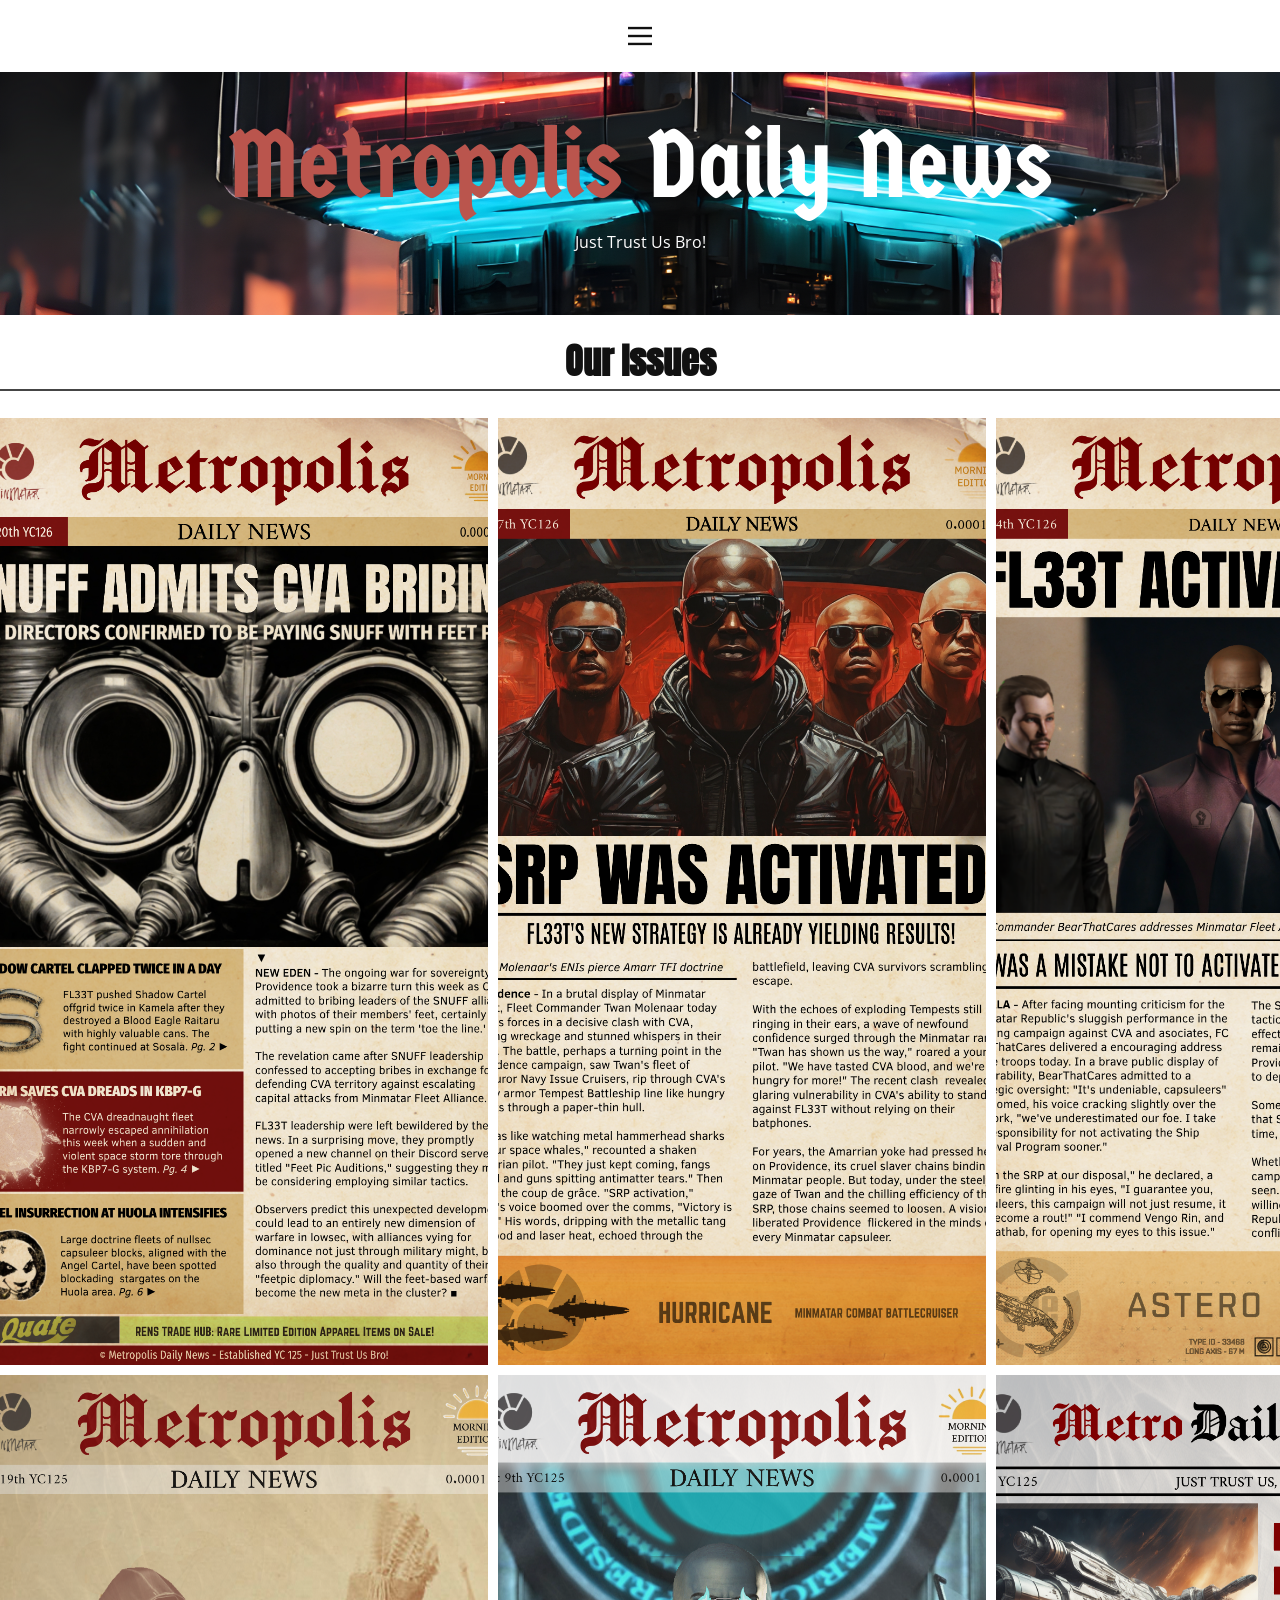
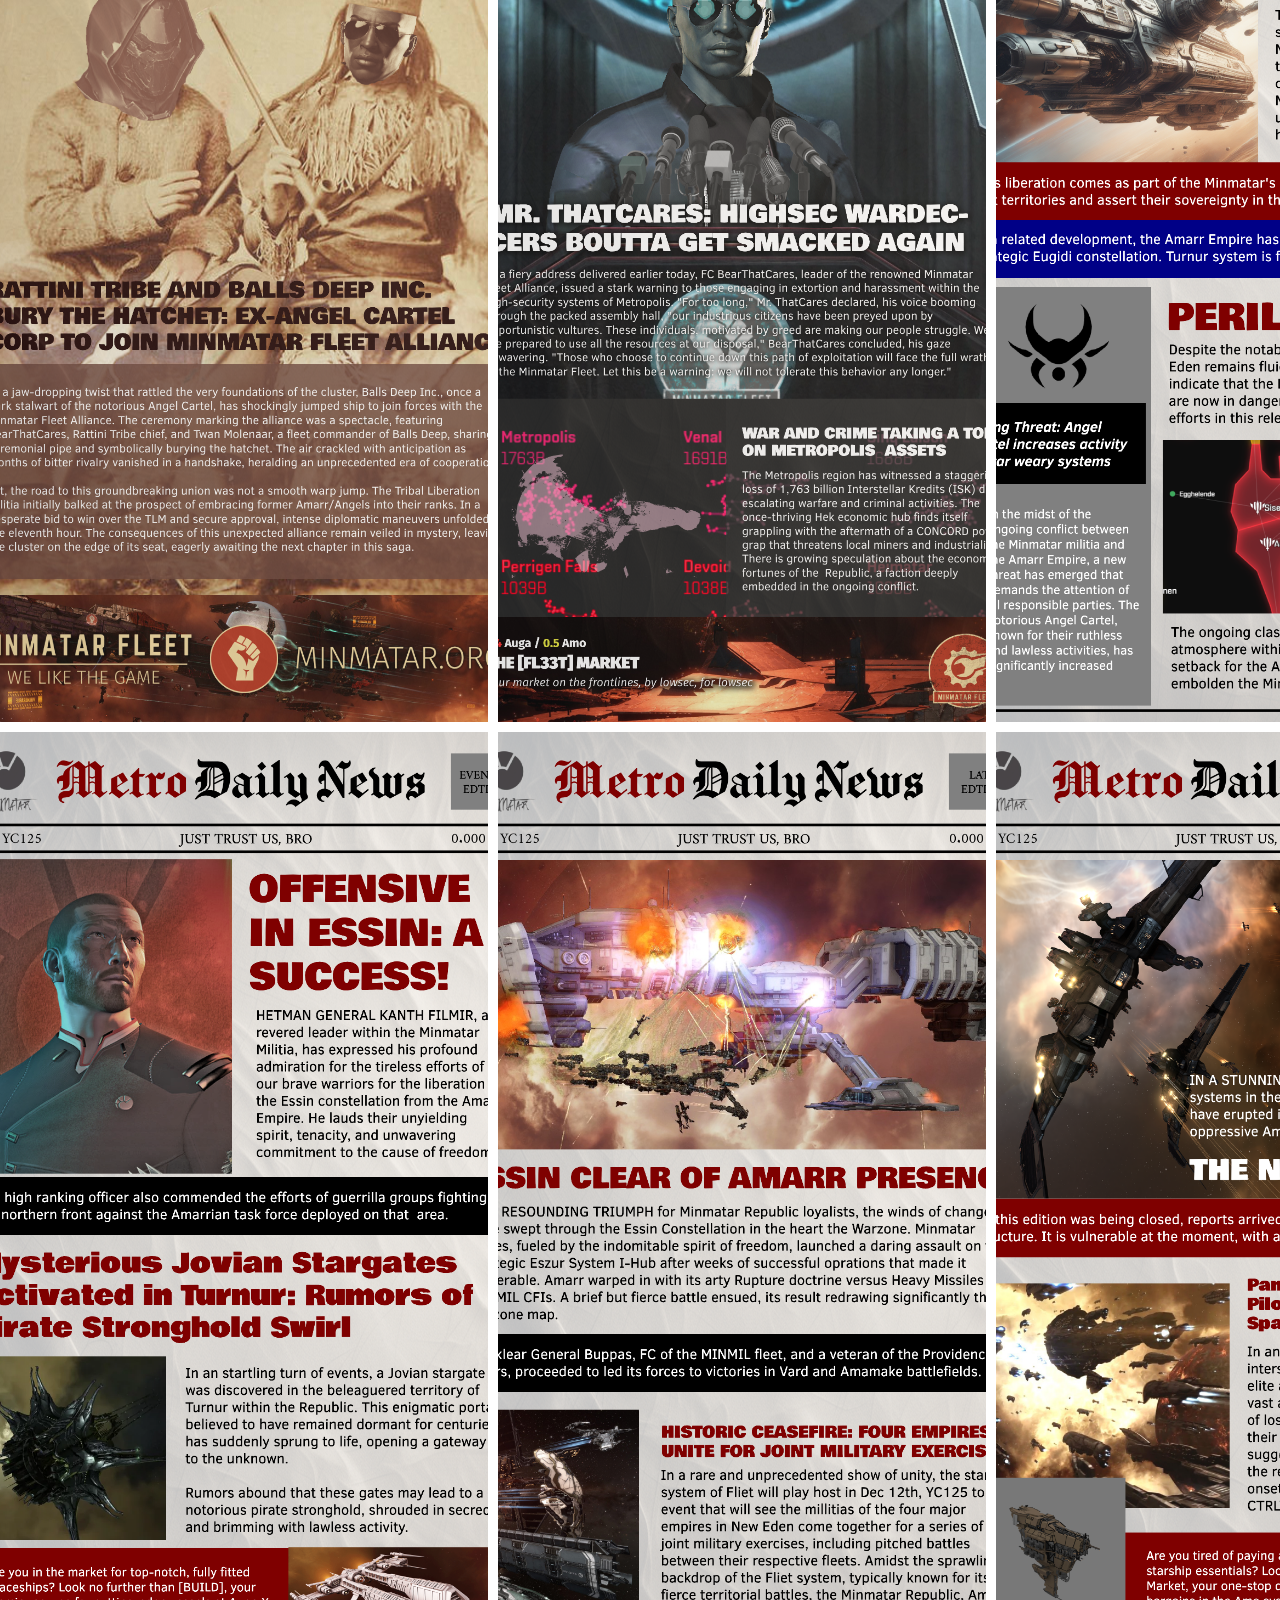
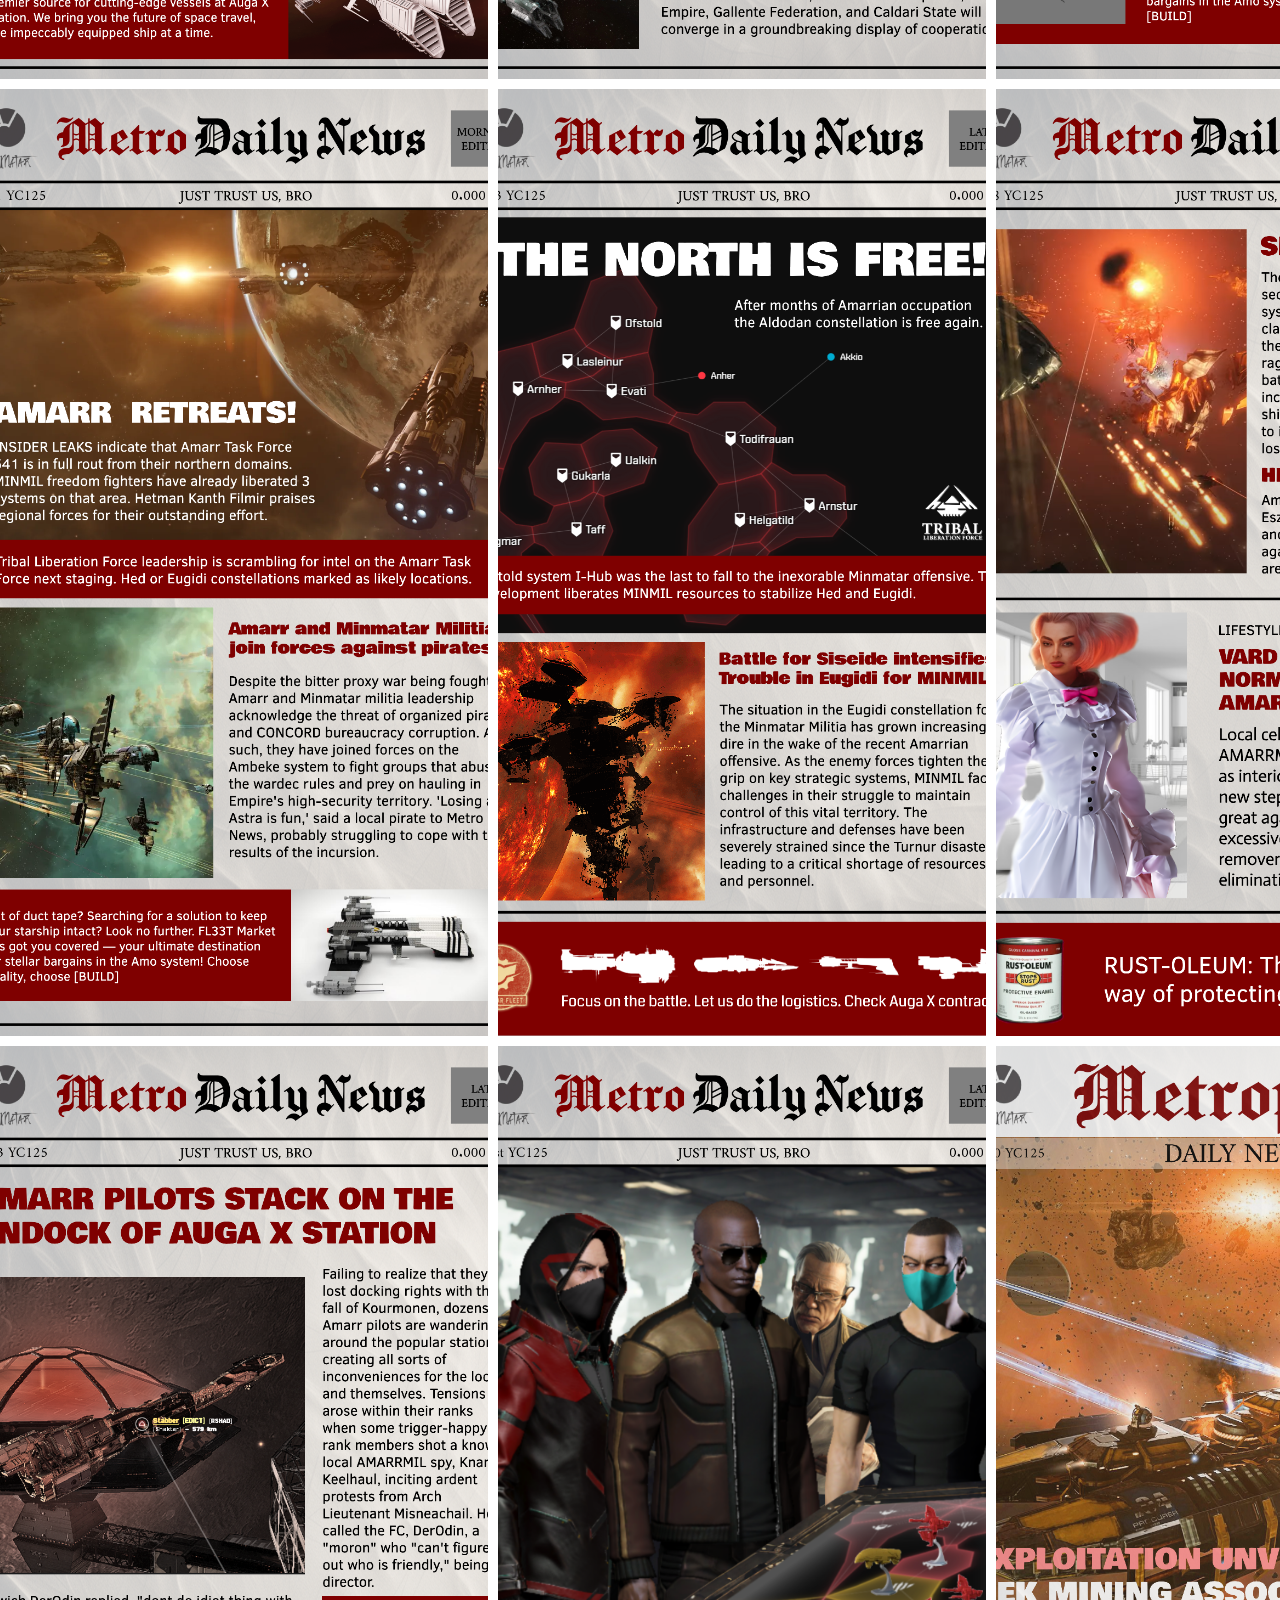
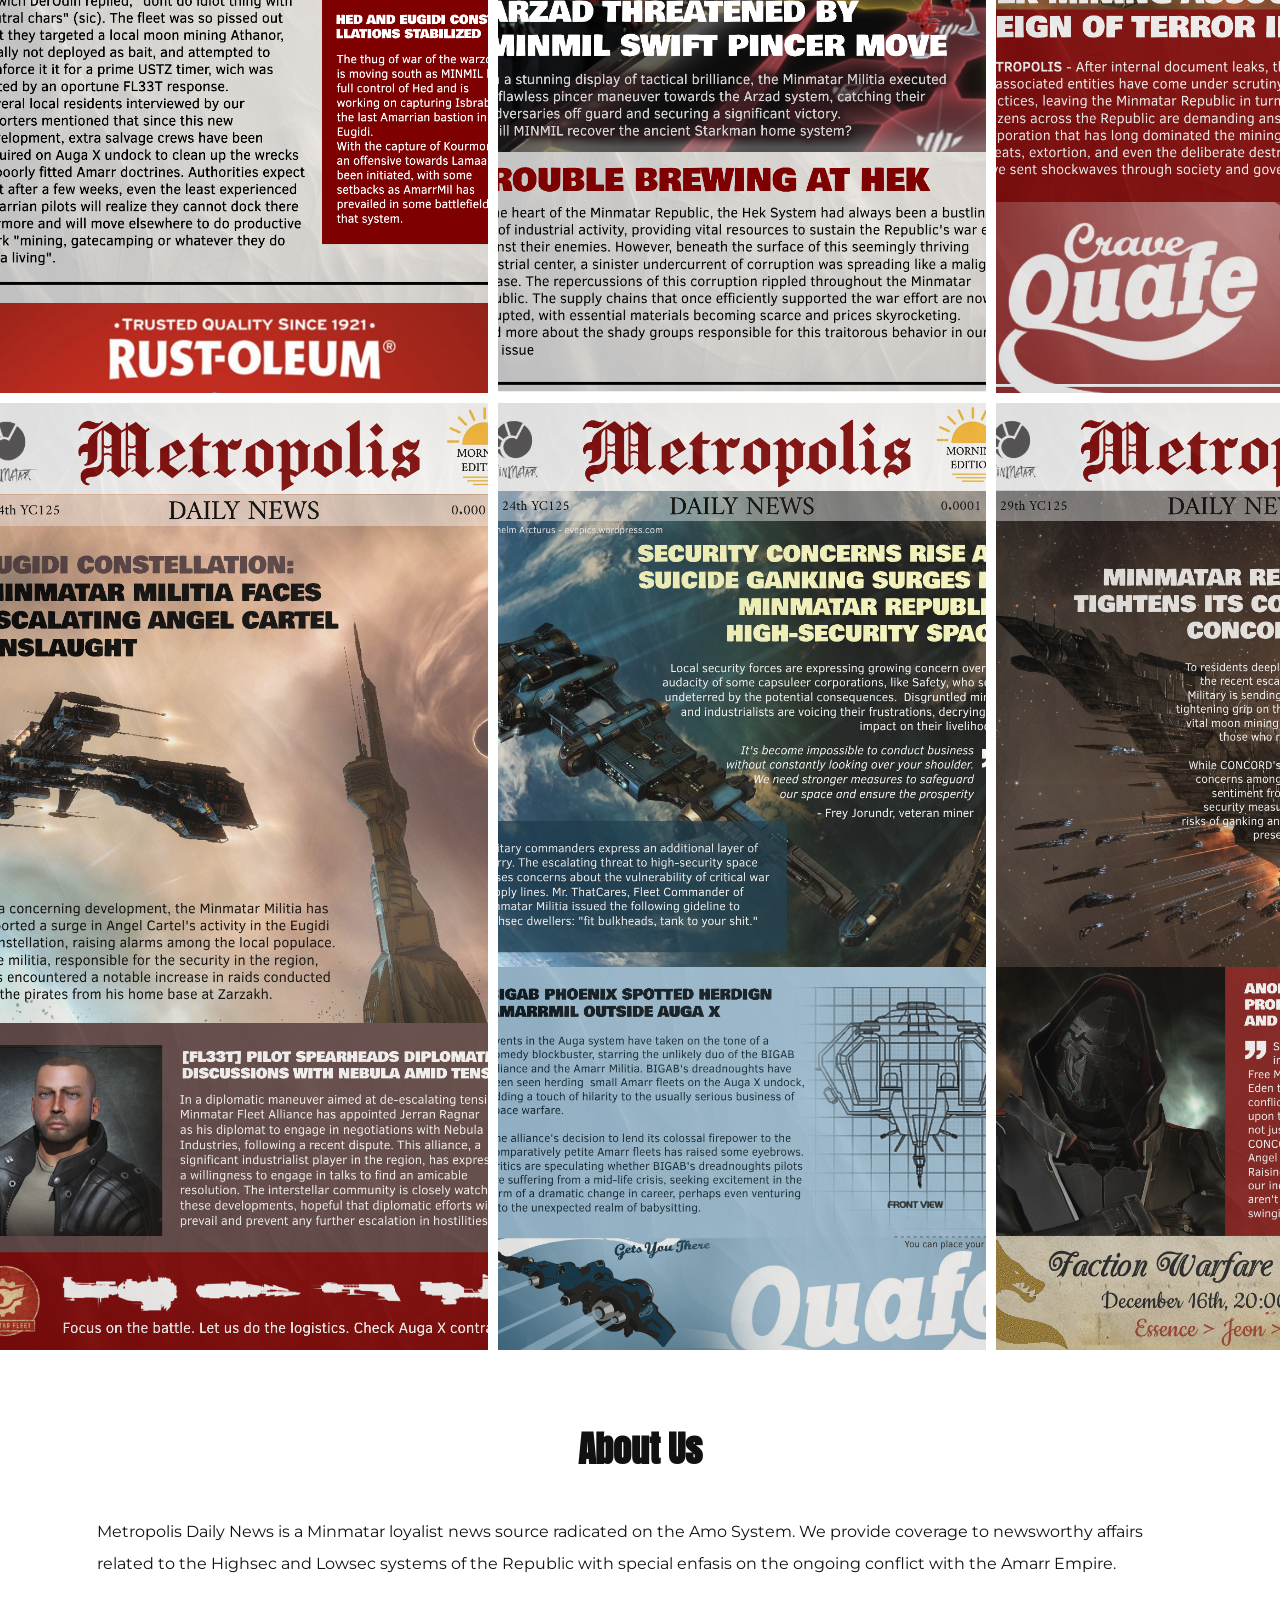
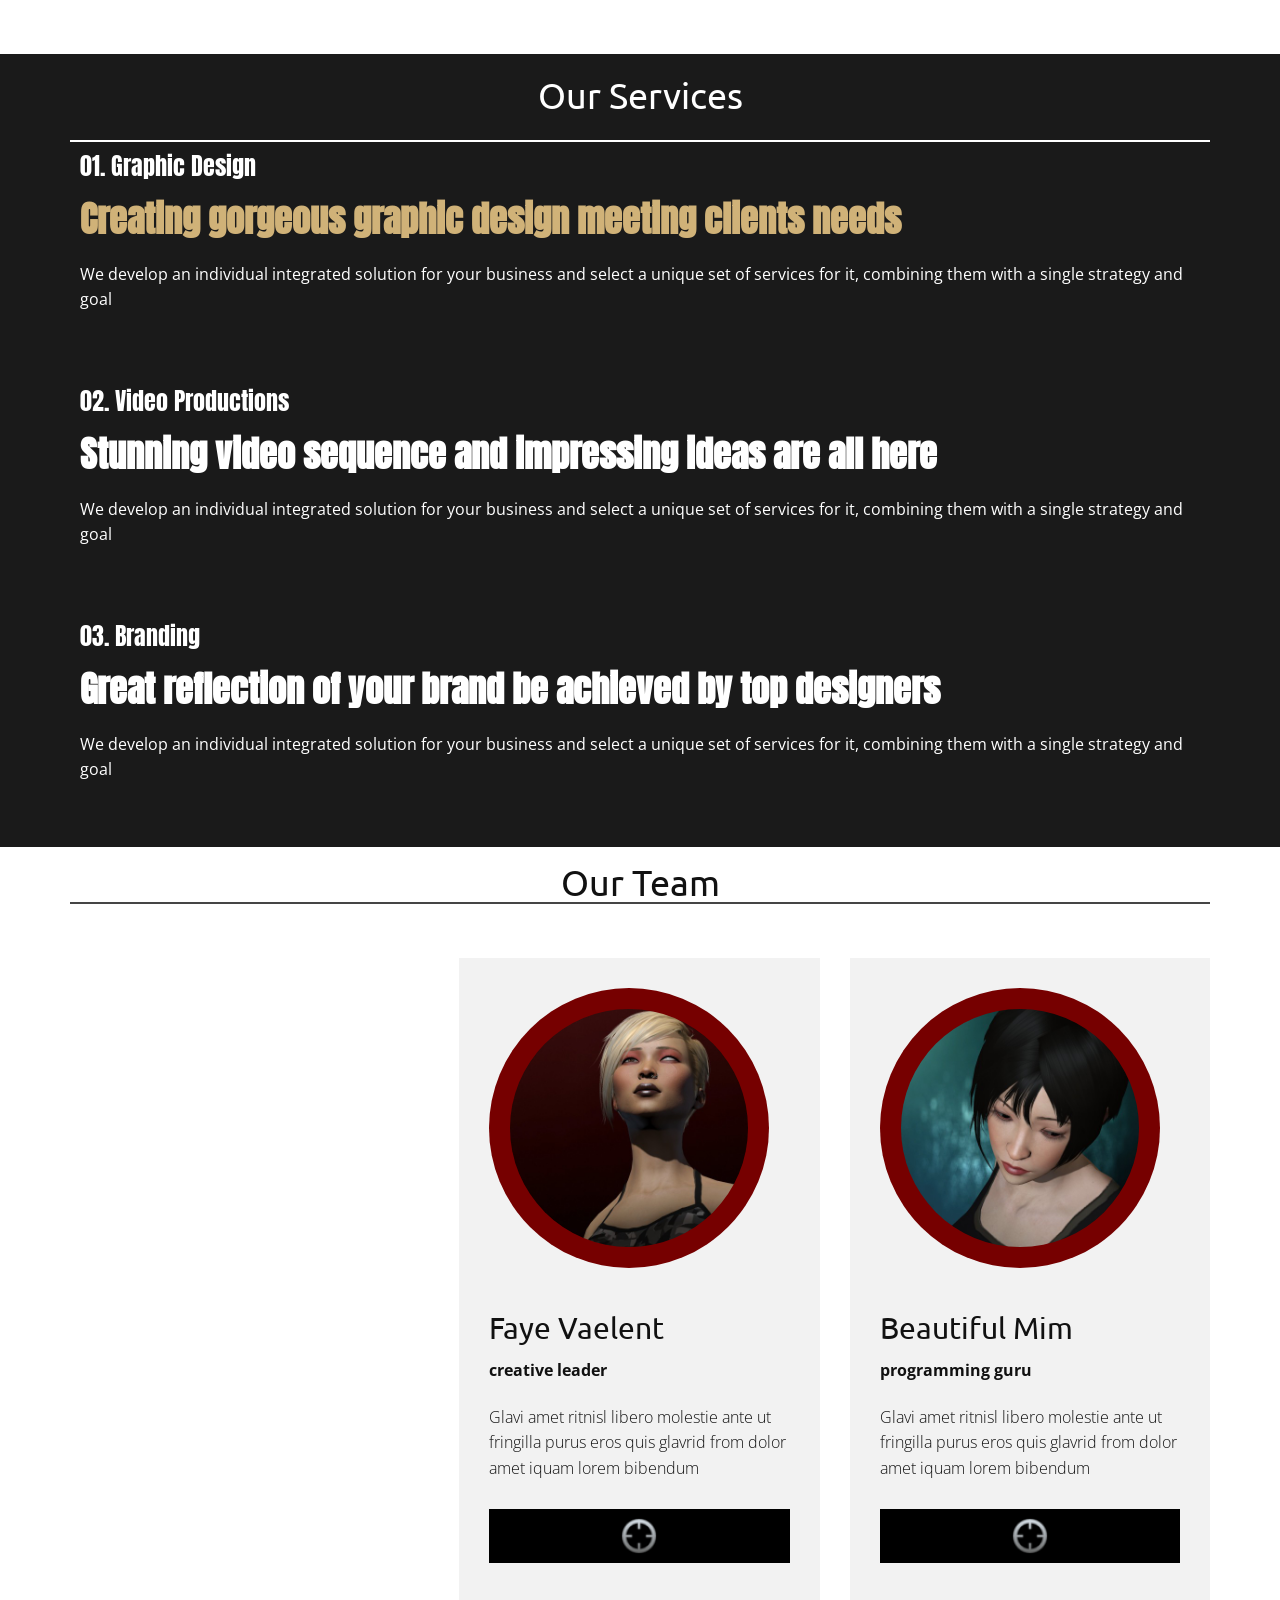
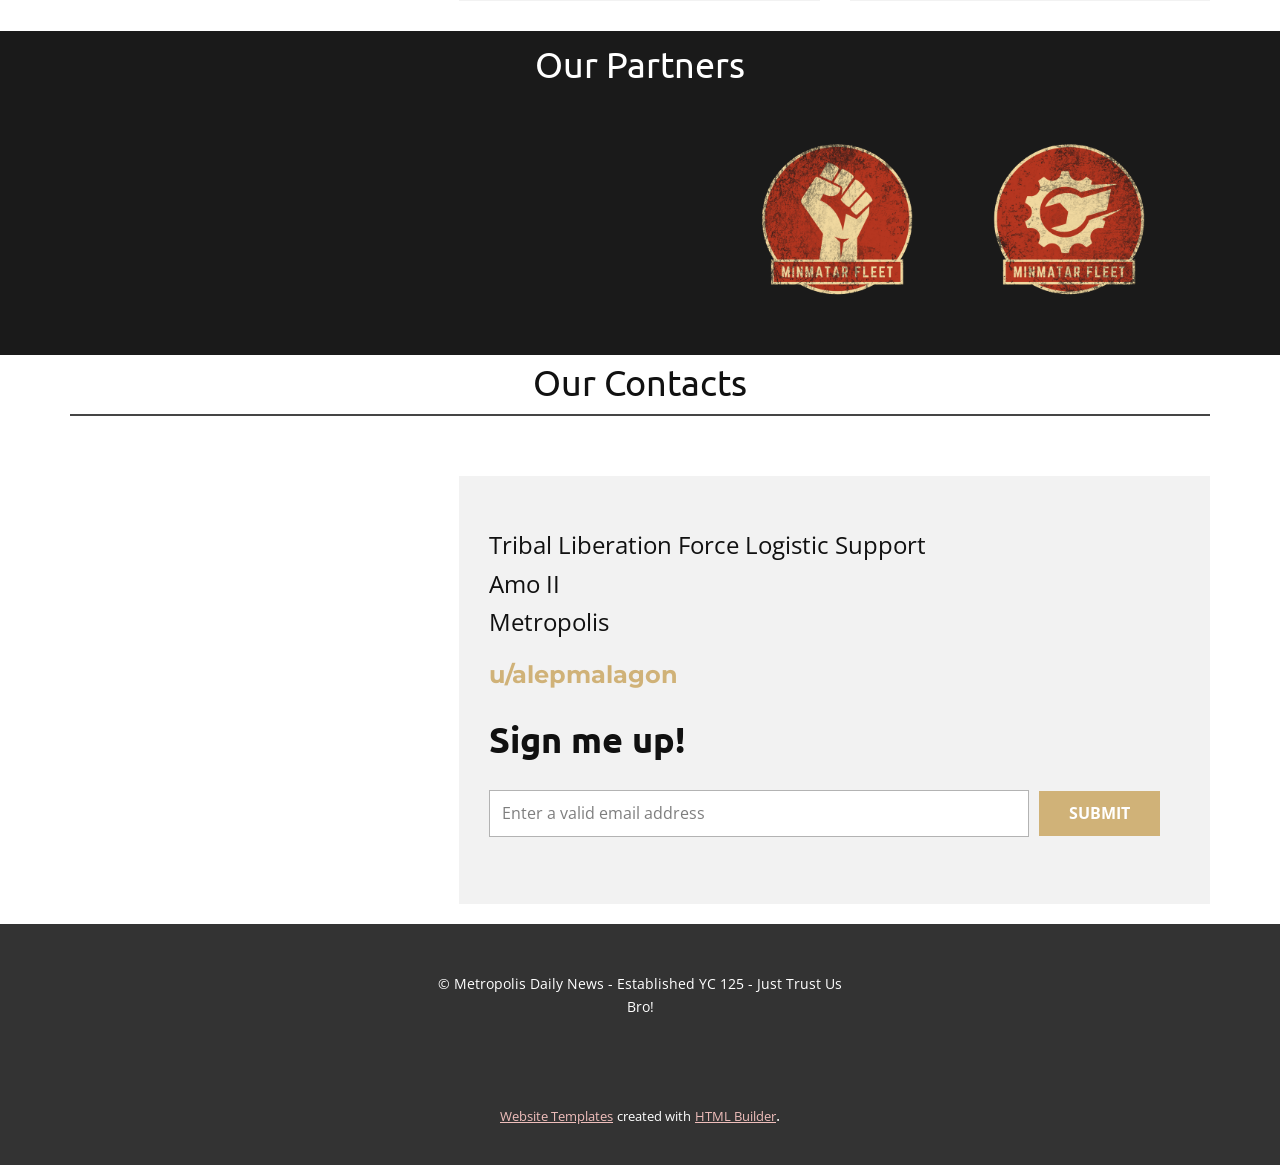
==== commit 76a86ac8: "Modifications in nicepage" ====
--- a/index.html
+++ b/index.html
@@ -11,9 +11,8 @@
     <script class="u-script" type="text/javascript" src="nicepage.js" defer=""></script>
     <meta name="generator" content="Nicepage 6.3.1, nicepage.com">
     <meta name="referrer" content="origin">
-    <link id="u-theme-google-font" rel="stylesheet" href="https://fonts.googleapis.com/css?family=Roboto:100,100i,300,300i,400,400i,500,500i,700,700i,900,900i|Open+Sans:300,300i,400,400i,500,500i,600,600i,700,700i,800,800i">
-    <link id="u-page-google-font" rel="stylesheet" href="https://fonts.googleapis.com/css?family=Ubuntu:300,300i,400,400i,500,500i,700,700i|Montserrat:100,100i,200,200i,300,300i,400,400i,500,500i,600,600i,700,700i,800,800i,900,900i">
-    
+    <link id="u-theme-google-font" rel="stylesheet" href="https://fonts.googleapis.com/css?family=Open+Sans:300,300i,400,400i,500,500i,600,600i,700,700i,800,800i|Anton:400">
+    <link id="u-page-google-font" rel="stylesheet" href="https://fonts.googleapis.com/css?family=Montserrat:100,100i,200,200i,300,300i,400,400i,500,500i,600,600i,700,700i,800,800i,900,900i|Ubuntu:300,300i,400,400i,500,500i,700,700i|Germania+One:400|Anton:400">
     
     
     
@@ -28,7 +27,7 @@
 		"@type": "Organization",
 		"name": ""
 }</script>
-    <meta name="theme-color" content="#499ff0">
+    <meta name="theme-color" content="#ba554d">
     <meta property="og:title" content="Home">
     <meta property="og:type" content="website">
   <meta data-intl-tel-input-cdn-path="intlTelInput/"></head>
@@ -63,384 +62,250 @@
       </div></header>
     <section class="u-clearfix u-image u-section-1" id="carousel_9bf2" data-image-width="1952" data-image-height="1088">
       <div class="u-clearfix u-sheet u-sheet-1">
-        <h1 class="u-align-center u-text u-text-white u-text-1">Metropolis Daily News </h1>
+        <h1 class="u-align-center u-custom-font u-text u-text-white u-title u-text-1">
+          <span class="u-text-palette-1-base">Metropolis</span> Daily News 
+        </h1>
         <p class="u-align-center u-text u-text-white u-text-2">Just Trust Us Bro!</p>
       </div>
     </section>
     <section class="u-align-center u-clearfix u-section-2" id="carousel_a8bd">
-      <div class="u-clearfix u-sheet u-sheet-1">
-        <h2 class="u-align-right u-custom-font u-font-ubuntu u-text u-text-1">Our Issues</h2>
-        <div class="u-border-2 u-border-grey-dark-1 u-expanded-width u-line u-line-horizontal u-line-1" data-animation-name="customAnimationIn" data-animation-duration="2000"></div>
-        <div class="u-gallery u-layout-grid u-lightbox u-no-transition u-show-text-none u-gallery-1">
-          <div class="u-gallery-inner u-gallery-inner-1">
-            <div class="u-effect-hover-zoom u-gallery-item">
-              <div class="u-back-slide" data-image-width="1080" data-image-height="1797">
-                <img class="u-back-image u-expanded" src="images/snufffeetpics1411.png">
-              </div>
-              <div class="u-over-slide u-shading u-over-slide-1"></div>
-            </div>
-            <div class="u-effect-hover-zoom u-gallery-item">
-              <div class="u-back-slide" data-image-width="1080" data-image-height="1758">
-                <img class="u-back-image u-expanded" src="images/MDNnew42.png">
-              </div>
-              <div class="u-over-slide u-shading u-over-slide-2"></div>
-            </div>
-            <div class="u-effect-hover-zoom u-gallery-item">
-              <div class="u-back-slide" data-image-width="1080" data-image-height="1758">
-                <img class="u-back-image u-expanded" src="images/MDNnew16.png">
-              </div>
-              <div class="u-over-slide u-shading u-over-slide-3"></div>
-            </div>
-            <div class="u-effect-hover-zoom u-gallery-item">
-              <div class="u-back-slide" data-image-width="1080" data-image-height="1774">
-                <img class="u-back-image u-expanded" src="images/ceremonialpipe3.png">
-              </div>
-              <div class="u-over-slide u-shading u-over-slide-4"></div>
-            </div>
-            <div class="u-effect-hover-zoom u-gallery-item">
-              <div class="u-back-slide" data-image-width="1080" data-image-height="1798">
-                <img class="u-back-image u-expanded" src="images/blackflag11.png">
-              </div>
-              <div class="u-over-slide u-shading u-over-slide-5"></div>
-            </div>
-            <div class="u-effect-hover-zoom u-gallery-item">
-              <div class="u-back-slide" data-image-width="1080" data-image-height="1726">
-                <img class="u-back-image u-expanded" src="images/MetroLast.png">
-              </div>
-              <div class="u-over-slide u-shading u-over-slide-6"></div>
-            </div>
-            <div class="u-effect-hover-zoom u-gallery-item" data-image-width="1080" data-image-height="1726">
-              <div class="u-back-slide">
-                <img class="u-back-image u-expanded" src="images/HekTimes31.png">
-              </div>
-              <div class="u-over-slide u-shading u-over-slide-7"></div>
-            </div>
-            <div class="u-effect-hover-zoom u-gallery-item" data-image-width="1080" data-image-height="1726">
-              <div class="u-back-slide">
-                <img class="u-back-image u-expanded" src="images/HekTimes3.png">
-              </div>
-              <div class="u-over-slide u-shading u-over-slide-8"></div>
-            </div>
-            <div class="u-effect-hover-zoom u-gallery-item" data-image-width="1080" data-image-height="1726">
-              <div class="u-back-slide">
-                <img class="u-back-image u-expanded" src="images/HekTimes21.png">
-              </div>
-              <div class="u-over-slide u-shading u-over-slide-9"></div>
-            </div>
-            <div class="u-effect-hover-zoom u-gallery-item" data-image-width="1080" data-image-height="1726">
-              <div class="u-back-slide">
-                <img class="u-back-image u-expanded" src="images/amarrretreats2.png">
-              </div>
-              <div class="u-over-slide u-shading u-over-slide-10"></div>
-            </div>
-            <div class="u-effect-hover-zoom u-gallery-item" data-image-width="1080" data-image-height="1726">
-              <div class="u-back-slide">
-                <img class="u-back-image u-expanded" src="images/northisfree3.png">
-              </div>
-              <div class="u-over-slide u-shading u-over-slide-11"></div>
-            </div>
-            <div class="u-effect-hover-zoom u-gallery-item" data-image-width="1080" data-image-height="1726">
-              <div class="u-back-slide">
-                <img class="u-back-image u-expanded" src="images/vardliberatedlast.png">
-              </div>
-              <div class="u-over-slide u-shading u-over-slide-12"></div>
-            </div>
-            <div class="u-effect-hover-zoom u-gallery-item" data-image-width="1080" data-image-height="1726">
-              <div class="u-back-slide">
-                <img class="u-back-image u-expanded" src="images/augaxfight.png">
-              </div>
-              <div class="u-over-slide u-shading u-over-slide-13"></div>
-            </div>
-            <div class="u-effect-hover-zoom u-gallery-item" data-image-width="1080" data-image-height="1726">
-              <div class="u-back-slide">
-                <img class="u-back-image u-expanded" src="images/arzadMDN.png">
-              </div>
-              <div class="u-over-slide u-shading u-over-slide-14"></div>
-            </div>
-            <div class="u-effect-hover-zoom u-gallery-item" data-image-width="1080" data-image-height="1726">
-              <div class="u-back-slide">
-                <img class="u-back-image u-expanded" src="images/Metropolistimeshekminingasociation1211.png">
-              </div>
-              <div class="u-over-slide u-shading u-over-slide-15"></div>
-            </div>
-            <div class="u-effect-hover-zoom u-gallery-item" data-image-width="1080" data-image-height="1726">
-              <div class="u-back-slide">
-                <img class="u-back-image u-expanded" src="images/Metropolistimeshekminingasociation1215.png">
-              </div>
-              <div class="u-over-slide u-shading u-over-slide-16"></div>
-            </div>
-            <div class="u-effect-hover-zoom u-gallery-item" data-image-width="1080" data-image-height="1798">
-              <div class="u-back-slide">
-                <img class="u-back-image u-expanded" src="images/gankinginhisec9.png">
-              </div>
-              <div class="u-over-slide u-shading u-over-slide-17"></div>
-            </div>
-            <div class="u-effect-hover-zoom u-gallery-item" data-image-width="1080" data-image-height="1798">
-              <div class="u-back-slide">
-                <img class="u-back-image u-expanded" src="images/hek061.png">
-              </div>
-              <div class="u-over-slide u-shading u-over-slide-18"></div>
-            </div>
-            <div class="u-effect-hover-zoom u-gallery-item" data-image-width="1080" data-image-height="1798">
-              <div class="u-back-slide">
-                <img class="u-back-image u-expanded" src="images/default-image-5.jpg">
-              </div>
-              <div class="u-over-slide u-shading u-over-slide-19"></div>
-            </div>
-            <div class="u-effect-hover-zoom u-gallery-item" data-image-width="1080" data-image-height="1798">
-              <div class="u-back-slide">
-                <img class="u-back-image u-expanded" src="images/default-image-5.jpg">
-              </div>
-              <div class="u-over-slide u-shading u-over-slide-20"></div>
-            </div>
-            <div class="u-effect-hover-zoom u-gallery-item" data-image-width="1080" data-image-height="1798">
-              <div class="u-back-slide">
-                <img class="u-back-image u-expanded" src="images/default-image-5.jpg">
-              </div>
-              <div class="u-over-slide u-shading u-over-slide-21"></div>
-            </div>
-            <div class="u-effect-hover-zoom u-gallery-item" data-image-width="1080" data-image-height="1798">
-              <div class="u-back-slide">
-                <img class="u-back-image u-expanded" src="images/default-image-5.jpg">
-              </div>
-              <div class="u-over-slide u-shading u-over-slide-22"></div>
-            </div>
-            <div class="u-effect-hover-zoom u-gallery-item" data-image-width="1080" data-image-height="1798">
-              <div class="u-back-slide">
-                <img class="u-back-image u-expanded" src="images/default-image-5.jpg">
-              </div>
-              <div class="u-over-slide u-shading u-over-slide-23"></div>
-            </div>
-            <div class="u-effect-hover-zoom u-gallery-item" data-image-width="1080" data-image-height="1798">
-              <div class="u-back-slide">
-                <img class="u-back-image u-expanded" src="images/default-image-5.jpg">
-              </div>
-              <div class="u-over-slide u-shading u-over-slide-24"></div>
-            </div>
-            <div class="u-effect-hover-zoom u-gallery-item" data-image-width="1080" data-image-height="1798">
-              <div class="u-back-slide">
-                <img class="u-back-image u-expanded" src="images/default-image-5.jpg">
-              </div>
-              <div class="u-over-slide u-shading u-over-slide-25"></div>
-            </div>
-            <div class="u-effect-hover-zoom u-gallery-item" data-image-width="1080" data-image-height="1798">
-              <div class="u-back-slide">
-                <img class="u-back-image u-expanded" src="images/default-image-5.jpg">
-              </div>
-              <div class="u-over-slide u-shading u-over-slide-26"></div>
-            </div>
-            <div class="u-effect-hover-zoom u-gallery-item" data-image-width="1080" data-image-height="1798">
-              <div class="u-back-slide">
-                <img class="u-back-image u-expanded" src="images/default-image-5.jpg">
-              </div>
-              <div class="u-over-slide u-shading u-over-slide-27"></div>
-            </div>
+      <h2 class="u-align-center u-text u-text-1">Our Issues</h2>
+      <div class="u-border-2 u-border-grey-dark-1 u-expanded-width u-line u-line-horizontal u-line-1" data-animation-name="customAnimationIn" data-animation-duration="2000"></div>
+      <div class="u-gallery u-layout-grid u-lightbox u-no-transition u-show-text-none u-gallery-1">
+        <div class="u-gallery-inner u-gallery-inner-1">
+          <div class="u-effect-hover-zoom u-gallery-item">
+            <div class="u-back-slide" data-image-width="1080" data-image-height="1797">
+              <img class="u-back-image u-expanded" src="images/snufffeetpics1411.png">
+            </div>
+            <div class="u-over-slide u-shading u-over-slide-1"></div>
+          </div>
+          <div class="u-effect-hover-zoom u-gallery-item">
+            <div class="u-back-slide" data-image-width="1080" data-image-height="1758">
+              <img class="u-back-image u-expanded" src="images/MDNnew42.png">
+            </div>
+            <div class="u-over-slide u-shading u-over-slide-2"></div>
+          </div>
+          <div class="u-effect-hover-zoom u-gallery-item">
+            <div class="u-back-slide" data-image-width="1080" data-image-height="1758">
+              <img class="u-back-image u-expanded" src="images/MDNnew16.png">
+            </div>
+            <div class="u-over-slide u-shading u-over-slide-3"></div>
+          </div>
+          <div class="u-effect-hover-zoom u-gallery-item">
+            <div class="u-back-slide" data-image-width="1080" data-image-height="1774">
+              <img class="u-back-image u-expanded" src="images/ceremonialpipe3.png">
+            </div>
+            <div class="u-over-slide u-shading u-over-slide-4"></div>
+          </div>
+          <div class="u-effect-hover-zoom u-gallery-item">
+            <div class="u-back-slide" data-image-width="1080" data-image-height="1798">
+              <img class="u-back-image u-expanded" src="images/blackflag11.png">
+            </div>
+            <div class="u-over-slide u-shading u-over-slide-5"></div>
+          </div>
+          <div class="u-effect-hover-zoom u-gallery-item">
+            <div class="u-back-slide" data-image-width="1080" data-image-height="1726">
+              <img class="u-back-image u-expanded" src="images/MetroLast.png">
+            </div>
+            <div class="u-over-slide u-shading u-over-slide-6"></div>
+          </div>
+          <div class="u-effect-hover-zoom u-gallery-item" data-image-width="1080" data-image-height="1726">
+            <div class="u-back-slide">
+              <img class="u-back-image u-expanded" src="images/HekTimes31.png">
+            </div>
+            <div class="u-over-slide u-shading u-over-slide-7"></div>
+          </div>
+          <div class="u-effect-hover-zoom u-gallery-item" data-image-width="1080" data-image-height="1726">
+            <div class="u-back-slide">
+              <img class="u-back-image u-expanded" src="images/HekTimes3.png">
+            </div>
+            <div class="u-over-slide u-shading u-over-slide-8"></div>
+          </div>
+          <div class="u-effect-hover-zoom u-gallery-item" data-image-width="1080" data-image-height="1726">
+            <div class="u-back-slide">
+              <img class="u-back-image u-expanded" src="images/HekTimes21.png">
+            </div>
+            <div class="u-over-slide u-shading u-over-slide-9"></div>
+          </div>
+          <div class="u-effect-hover-zoom u-gallery-item" data-image-width="1080" data-image-height="1726">
+            <div class="u-back-slide">
+              <img class="u-back-image u-expanded" src="images/amarrretreats2.png">
+            </div>
+            <div class="u-over-slide u-shading u-over-slide-10"></div>
+          </div>
+          <div class="u-effect-hover-zoom u-gallery-item" data-image-width="1080" data-image-height="1726">
+            <div class="u-back-slide">
+              <img class="u-back-image u-expanded" src="images/northisfree3.png">
+            </div>
+            <div class="u-over-slide u-shading u-over-slide-11"></div>
+          </div>
+          <div class="u-effect-hover-zoom u-gallery-item" data-image-width="1080" data-image-height="1726">
+            <div class="u-back-slide">
+              <img class="u-back-image u-expanded" src="images/vardliberatedlast.png">
+            </div>
+            <div class="u-over-slide u-shading u-over-slide-12"></div>
+          </div>
+          <div class="u-effect-hover-zoom u-gallery-item" data-image-width="1080" data-image-height="1726">
+            <div class="u-back-slide">
+              <img class="u-back-image u-expanded" src="images/augaxfight.png">
+            </div>
+            <div class="u-over-slide u-shading u-over-slide-13"></div>
+          </div>
+          <div class="u-effect-hover-zoom u-gallery-item" data-image-width="1080" data-image-height="1726">
+            <div class="u-back-slide">
+              <img class="u-back-image u-expanded" src="images/arzadMDN.png">
+            </div>
+            <div class="u-over-slide u-shading u-over-slide-14"></div>
+          </div>
+          <div class="u-effect-hover-zoom u-gallery-item" data-image-width="1080" data-image-height="1726">
+            <div class="u-back-slide">
+              <img class="u-back-image u-expanded" src="images/Metropolistimeshekminingasociation1211.png">
+            </div>
+            <div class="u-over-slide u-shading u-over-slide-15"></div>
+          </div>
+          <div class="u-effect-hover-zoom u-gallery-item" data-image-width="1080" data-image-height="1726">
+            <div class="u-back-slide">
+              <img class="u-back-image u-expanded" src="images/Metropolistimeshekminingasociation1215.png">
+            </div>
+            <div class="u-over-slide u-shading u-over-slide-16"></div>
+          </div>
+          <div class="u-effect-hover-zoom u-gallery-item" data-image-width="1080" data-image-height="1798">
+            <div class="u-back-slide">
+              <img class="u-back-image u-expanded" src="images/gankinginhisec9.png">
+            </div>
+            <div class="u-over-slide u-shading u-over-slide-17"></div>
+          </div>
+          <div class="u-effect-hover-zoom u-gallery-item" data-image-width="1080" data-image-height="1798">
+            <div class="u-back-slide">
+              <img class="u-back-image u-expanded" src="images/hek061.png">
+            </div>
+            <div class="u-over-slide u-shading u-over-slide-18"></div>
           </div>
         </div>
       </div>
     </section>
     <section class="u-align-center u-clearfix u-section-3" id="carousel_23f9">
       <div class="u-clearfix u-sheet u-sheet-1">
-        <h2 class="u-align-right u-custom-font u-font-ubuntu u-text u-text-1">About Us</h2>
+        <h2 class="u-align-center u-text u-text-1">About Us</h2>
         <div class="u-border-2 u-border-grey-dark-1 u-expanded-width u-line u-line-horizontal u-line-1" data-animation-name="customAnimationIn" data-animation-duration="2000"></div>
         <div class="u-container-align-left u-container-style u-group u-shape-rectangle u-group-1">
           <div class="u-container-layout u-container-layout-1">
-            <h2 class="u-align-left u-custom-font u-font-ubuntu u-text u-text-default u-text-2">What We Do</h2>
-            <p class="u-align-left u-custom-font u-font-montserrat u-text u-text-3">Metropolis Daily News is a Minmatar loyalist news source radicated on the Amo System. We provide coverage to newsworthy&nbsp;</p>
-          </div>
-        </div>
-        <div class="u-list u-list-1">
+            <p class="u-align-left u-custom-font u-font-montserrat u-text u-text-2">Metropolis Daily News is a Minmatar loyalist news source radicated on the Amo System. We provide coverage to newsworthy affairs related to the Highsec and Lowsec systems of the Republic with special enfasis on the ongoing conflict with the Amarr Empire.</p>
+          </div>
+        </div>
+      </div>
+    </section>
+    <section class="u-align-center u-clearfix u-grey-90 u-section-4" id="carousel_f50b">
+      <div class="u-clearfix u-sheet u-sheet-1">
+        <h2 class="u-align-center u-custom-font u-font-ubuntu u-text u-text-1">Our Services</h2>
+        <div class="u-border-2 u-border-white u-expanded-width u-line u-line-horizontal u-line-1" data-animation-name="customAnimationIn" data-animation-duration="2000"></div>
+        <div class="u-expanded-width u-list u-list-1">
           <div class="u-repeater u-repeater-1">
-            <div class="u-align-left u-container-style u-list-item u-repeater-item">
-              <div class="u-container-layout u-similar-container u-valign-top u-container-layout-2"><span class="u-icon u-icon-circle u-palette-4-base u-text-white u-icon-1" data-animation-name="customAnimationIn" data-animation-duration="2000"><svg class="u-svg-link" preserveAspectRatio="xMidYMin slice" viewBox="0 0 60 60" style=""><use xmlns:xlink="http://www.w3.org/1999/xlink" xlink:href="#svg-fa60"></use></svg><svg class="u-svg-content" viewBox="0 0 60 60" x="0px" y="0px" id="svg-fa60" style="enable-background:new 0 0 60 60;"><g><path d="M42.595,0H17.405C14.977,0,13,1.977,13,4.405v51.189C13,58.023,14.977,60,17.405,60h25.189C45.023,60,47,58.023,47,55.595
-		V4.405C47,1.977,45.023,0,42.595,0z M15,8h30v38H15V8z M17.405,2h25.189C43.921,2,45,3.079,45,4.405V6H15V4.405
-		C15,3.079,16.079,2,17.405,2z M42.595,58H17.405C16.079,58,15,56.921,15,55.595V48h30v7.595C45,56.921,43.921,58,42.595,58z"></path><path d="M30,49c-2.206,0-4,1.794-4,4s1.794,4,4,4s4-1.794,4-4S32.206,49,30,49z M30,55c-1.103,0-2-0.897-2-2s0.897-2,2-2
-		s2,0.897,2,2S31.103,55,30,55z"></path><path d="M26,5h4c0.553,0,1-0.447,1-1s-0.447-1-1-1h-4c-0.553,0-1,0.447-1,1S25.447,5,26,5z"></path><path d="M33,5h1c0.553,0,1-0.447,1-1s-0.447-1-1-1h-1c-0.553,0-1,0.447-1,1S32.447,5,33,5z"></path><path d="M56.612,4.569c-0.391-0.391-1.023-0.391-1.414,0s-0.391,1.023,0,1.414c3.736,3.736,3.736,9.815,0,13.552
-		c-0.391,0.391-0.391,1.023,0,1.414c0.195,0.195,0.451,0.293,0.707,0.293s0.512-0.098,0.707-0.293
-		C61.128,16.434,61.128,9.085,56.612,4.569z"></path><path d="M52.401,6.845c-0.391-0.391-1.023-0.391-1.414,0s-0.391,1.023,0,1.414c1.237,1.237,1.918,2.885,1.918,4.639
-		s-0.681,3.401-1.918,4.638c-0.391,0.391-0.391,1.023,0,1.414c0.195,0.195,0.451,0.293,0.707,0.293s0.512-0.098,0.707-0.293
-		c1.615-1.614,2.504-3.764,2.504-6.052S54.017,8.459,52.401,6.845z"></path><path d="M4.802,5.983c0.391-0.391,0.391-1.023,0-1.414s-1.023-0.391-1.414,0c-4.516,4.516-4.516,11.864,0,16.38
-		c0.195,0.195,0.451,0.293,0.707,0.293s0.512-0.098,0.707-0.293c0.391-0.391,0.391-1.023,0-1.414
-		C1.065,15.799,1.065,9.72,4.802,5.983z"></path><path d="M9.013,6.569c-0.391-0.391-1.023-0.391-1.414,0c-1.615,1.614-2.504,3.764-2.504,6.052s0.889,4.438,2.504,6.053
-		c0.195,0.195,0.451,0.293,0.707,0.293s0.512-0.098,0.707-0.293c0.391-0.391,0.391-1.023,0-1.414
-		c-1.237-1.237-1.918-2.885-1.918-4.639S7.775,9.22,9.013,7.983C9.403,7.593,9.403,6.96,9.013,6.569z"></path>
-</g></svg></span>
-                <p class="u-text u-text-4">Sample text. Click to select the text box. Click again or double click to start editing the text.</p>
-              </div>
-            </div>
-            <div class="u-align-left u-container-style u-list-item u-repeater-item">
-              <div class="u-container-layout u-similar-container u-valign-top u-container-layout-3"><span class="u-icon u-icon-circle u-palette-4-base u-icon-2" data-animation-name="customAnimationIn" data-animation-duration="1000"><svg class="u-svg-link" preserveAspectRatio="xMidYMin slice" viewBox="0 0 54.757 54.757" style=""><use xmlns:xlink="http://www.w3.org/1999/xlink" xlink:href="#svg-945f"></use></svg><svg class="u-svg-content" viewBox="0 0 54.757 54.757" x="0px" y="0px" id="svg-945f" style="enable-background:new 0 0 54.757 54.757;"><g><path d="M27.557,12c-3.859,0-7,3.141-7,7s3.141,7,7,7s7-3.141,7-7S31.416,12,27.557,12z M27.557,24c-2.757,0-5-2.243-5-5
-		s2.243-5,5-5s5,2.243,5,5S30.314,24,27.557,24z"></path><path d="M40.94,5.617C37.318,1.995,32.502,0,27.38,0c-5.123,0-9.938,1.995-13.56,5.617c-6.703,6.702-7.536,19.312-1.804,26.952
-		L27.38,54.757L42.721,32.6C48.476,24.929,47.643,12.319,40.94,5.617z M41.099,31.431L27.38,51.243L13.639,31.4
-		C8.44,24.468,9.185,13.08,15.235,7.031C18.479,3.787,22.792,2,27.38,2s8.901,1.787,12.146,5.031
-		C45.576,13.08,46.321,24.468,41.099,31.431z"></path>
-</g></svg></span>
-                <p class="u-text u-text-5">Sample text. Click to select the text box. Click again or double click to start editing the text.</p>
-              </div>
-            </div>
-          </div>
-        </div>
-      </div>
-    </section>
-    <section class="u-align-center u-clearfix u-section-4" id="carousel_f6c1">
-      <div class="u-clearfix u-sheet u-sheet-1">
-        <h2 class="u-align-right u-custom-font u-font-ubuntu u-text u-text-1">Testimonials</h2>
+            <div class="u-container-style u-list-item u-repeater-item">
+              <div class="u-container-layout u-similar-container u-valign-top u-container-layout-1">
+                <h4 class="u-text u-text-default u-text-2">01. Graphic Design</h4>
+                <h2 class="u-text u-text-default u-text-palette-4-base u-text-3"> Creating gorgeous graphic design meeting clients needs</h2>
+                <p class="u-text u-text-default u-text-4"> We develop an individual integrated solution for your business and select a unique set of services for it, combining them with a single strategy and goal</p>
+              </div>
+            </div>
+            <div class="u-container-style u-list-item u-repeater-item">
+              <div class="u-container-layout u-similar-container u-valign-top u-container-layout-2">
+                <h4 class="u-text u-text-default u-text-5">02. Video Productions</h4>
+                <h2 class="u-text u-text-default u-text-6"> Stunning video sequence and impressing ideas are all here</h2>
+                <p class="u-text u-text-default u-text-7"> We develop an individual integrated solution for your business and select a unique set of services for it, combining them with a single strategy and goal</p>
+              </div>
+            </div>
+            <div class="u-container-style u-list-item u-repeater-item">
+              <div class="u-container-layout u-similar-container u-valign-top u-container-layout-3">
+                <h4 class="u-text u-text-default u-text-8">03. Branding</h4>
+                <h2 class="u-text u-text-default u-text-9"> Great reflection of your brand be achieved by top designers</h2>
+                <p class="u-text u-text-default u-text-10"> We develop an individual integrated solution for your business and select a unique set of services for it, combining them with a single strategy and goal</p>
+              </div>
+            </div>
+          </div>
+        </div>
+      </div>
+    </section>
+    <section class="u-align-center u-clearfix u-section-5" id="carousel_4f0a">
+      <div class="u-clearfix u-sheet u-sheet-1">
+        <h2 class="u-align-center u-custom-font u-font-ubuntu u-text u-text-1">Our Team</h2>
         <div class="u-border-2 u-border-grey-dark-1 u-expanded-width u-line u-line-horizontal u-line-1" data-animation-name="customAnimationIn" data-animation-duration="2000"></div>
-        <p class="u-align-right u-text u-text-2">Image by <a href="https://freepik.com" class="u-active-none u-border-active-palette-2-base u-border-hover-palette-2-base u-border-none u-btn u-button-link u-button-style u-hover-none u-none u-text-active-black u-text-body-color u-text-hover-black u-btn-1">Freepik</a>
-        </p>
-        <div class="u-align-center u-container-align-left u-container-style u-grey-5 u-group u-shape-rectangle u-group-1">
-          <div class="u-container-layout u-valign-middle u-container-layout-1">
-            <div class="u-image u-image-circle u-image-1" data-image-width="1600" data-image-height="1043" data-animation-name="customAnimationIn" data-animation-duration="2000"></div>
-            <h4 class="u-align-left u-custom-font u-font-ubuntu u-text u-text-3"> Duis aute irure dolor in reprehenderit in voluptate velit esse cillum dolore eu fugiat nulla pariatur. Excepteur sint occaecat cupidatat non proident.</h4><span class="u-align-left u-icon u-icon-circle u-palette-4-base u-text-white u-icon-1" data-animation-name="customAnimationIn" data-animation-duration="2000"><svg class="u-svg-link" preserveAspectRatio="xMidYMin slice" viewBox="0 0 409.294 409.294" style=""><use xmlns:xlink="http://www.w3.org/1999/xlink" xlink:href="#svg-ca89"></use></svg><svg class="u-svg-content" viewBox="0 0 409.294 409.294" id="svg-ca89"><path d="m233.882 29.235v175.412h116.941c0 64.48-52.461 116.941-116.941 116.941v58.471c96.728 0 175.412-78.684 175.412-175.412v-175.412z"></path><path d="m0 204.647h116.941c0 64.48-52.461 116.941-116.941 116.941v58.471c96.728 0 175.412-78.684 175.412-175.412v-175.412h-175.412z"></path></svg></span>
-          </div>
-        </div>
-      </div>
-    </section>
-    <section class="u-align-center u-clearfix u-grey-90 u-section-5" id="carousel_f50b">
-      <div class="u-clearfix u-sheet u-sheet-1">
-        <h2 class="u-align-right u-custom-font u-font-ubuntu u-text u-text-default u-text-1">Our Services</h2>
-        <div class="u-border-2 u-border-white u-expanded-width u-line u-line-horizontal u-line-1" data-animation-name="customAnimationIn" data-animation-duration="2000"></div>
-        <div class="u-list u-list-1">
-          <div class="u-repeater u-repeater-1">
-            <div class="u-container-style u-list-item u-repeater-item">
-              <div class="u-container-layout u-similar-container u-valign-top u-container-layout-1">
-                <h4 class="u-custom-font u-font-ubuntu u-text u-text-default u-text-2">01. Graphic Design</h4>
-                <h2 class="u-custom-font u-font-ubuntu u-text u-text-default u-text-palette-4-base u-text-3"> Creating gorgeous graphic design meeting clients needs</h2>
-                <p class="u-text u-text-default u-text-4"> We develop an individual integrated solution for your business and select a unique set of services for it, combining them with a single strategy and goal</p>
-              </div>
-            </div>
-            <div class="u-container-style u-list-item u-repeater-item">
-              <div class="u-container-layout u-similar-container u-valign-top u-container-layout-2">
-                <h4 class="u-custom-font u-font-ubuntu u-text u-text-default u-text-5">02. Video Productions</h4>
-                <h2 class="u-custom-font u-font-ubuntu u-text u-text-default u-text-palette-4-base u-text-6"> Stunning video sequence and impressing ideas are all here</h2>
-                <p class="u-text u-text-default u-text-7"> We develop an individual integrated solution for your business and select a unique set of services for it, combining them with a single strategy and goal</p>
-              </div>
-            </div>
-            <div class="u-container-style u-list-item u-repeater-item">
-              <div class="u-container-layout u-similar-container u-valign-top u-container-layout-3">
-                <h4 class="u-custom-font u-font-ubuntu u-text u-text-default u-text-8">03. Branding</h4>
-                <h2 class="u-custom-font u-font-ubuntu u-text u-text-default u-text-palette-4-base u-text-9"> Great reflection of your brand be achieved by top designers</h2>
-                <p class="u-text u-text-default u-text-10"> We develop an individual integrated solution for your business and select a unique set of services for it, combining them with a single strategy and goal</p>
-              </div>
-            </div>
-          </div>
-        </div>
-      </div>
-    </section>
-    <section class="u-align-center u-clearfix u-section-6" id="carousel_4f0a">
-      <div class="u-clearfix u-sheet u-sheet-1">
-        <h2 class="u-align-right u-custom-font u-font-ubuntu u-text u-text-default u-text-1">Our Team</h2>
-        <div class="u-border-2 u-border-grey-dark-1 u-expanded-width u-line u-line-horizontal u-line-1" data-animation-name="customAnimationIn" data-animation-duration="2000"></div>
-        <p class="u-align-right u-text u-text-2">Image by <a href="https://freepik.com" class="u-active-none u-border-active-palette-2-base u-border-hover-palette-2-base u-border-none u-btn u-button-link u-button-style u-hover-none u-none u-text-active-black u-text-body-color u-text-hover-black u-btn-1">Freepik</a>
-        </p>
         <div class="u-list u-list-1">
           <div class="u-repeater u-repeater-1">
             <div class="u-align-center u-container-align-left u-container-style u-grey-5 u-list-item u-repeater-item u-shape-rectangle u-list-item-1">
               <div class="u-container-layout u-similar-container u-valign-top u-container-layout-1">
-                <div class="u-container-style u-group u-palette-4-base u-shape-circle u-group-1">
-                  <div class="u-container-layout u-valign-middle u-container-layout-2">
-                    <div alt="" class="u-image u-image-circle u-preserve-proportions u-image-1" data-image-width="404" data-image-height="404" data-animation-name="customAnimationIn" data-animation-duration="2000"></div>
-                  </div>
-                </div>
-                <h3 class="u-align-left u-custom-font u-font-ubuntu u-text u-text-3">Mary Brown</h3>
-                <p class="u-align-left u-text u-text-4">creative leader</p>
-                <p class="u-align-left u-text u-text-5">Glavi amet ritnisl libero molestie ante ut fringilla purus eros quis glavrid from dolor amet iquam lorem bibendum</p>
-                <div class="u-black u-container-align-left u-container-style u-expanded-width u-group u-group-2">
-                  <div class="u-container-layout u-valign-middle u-container-layout-3">
-                    <div class="u-social-icons u-spacing-10 u-social-icons-1">
-                      <a class="u-social-url" target="_blank" href=""><span class="u-icon u-icon-circle u-social-facebook u-social-icon u-text-white u-icon-1"><svg class="u-svg-link" preserveAspectRatio="xMidYMin slice" viewBox="0 0 112 112" style=""><use xmlns:xlink="http://www.w3.org/1999/xlink" xlink:href="#svg-ad72"></use></svg><svg x="0px" y="0px" viewBox="0 0 112 112" id="svg-ad72" class="u-svg-content"><path d="M75.5,28.8H65.4c-1.5,0-4,0.9-4,4.3v9.4h13.9l-1.5,15.8H61.4v45.1H42.8V58.3h-8.8V42.4h8.8V32.2 c0-7.4,3.4-18.8,18.8-18.8h13.8v15.4H75.5z"></path></svg></span>
-                      </a>
-                      <a class="u-social-url" target="_blank" href=""><span class="u-icon u-icon-circle u-social-icon u-social-twitter u-text-white u-icon-2"><svg class="u-svg-link" preserveAspectRatio="xMidYMin slice" viewBox="0 0 112 112" style=""><use xmlns:xlink="http://www.w3.org/1999/xlink" xlink:href="#svg-f916"></use></svg><svg x="0px" y="0px" viewBox="0 0 112 112" id="svg-f916" class="u-svg-content"><path d="M92.2,38.2c0,0.8,0,1.6,0,2.3c0,24.3-18.6,52.4-52.6,52.4c-10.6,0.1-20.2-2.9-28.5-8.2 c1.4,0.2,2.9,0.2,4.4,0.2c8.7,0,16.7-2.9,23-7.9c-8.1-0.2-14.9-5.5-17.3-12.8c1.1,0.2,2.4,0.2,3.4,0.2c1.6,0,3.3-0.2,4.8-0.7 c-8.4-1.6-14.9-9.2-14.9-18c0-0.2,0-0.2,0-0.2c2.5,1.4,5.4,2.2,8.4,2.3c-5-3.3-8.3-8.9-8.3-15.4c0-3.4,1-6.5,2.5-9.2 c9.1,11.1,22.7,18.5,38,19.2c-0.2-1.4-0.4-2.8-0.4-4.3c0.1-10,8.3-18.2,18.5-18.2c5.4,0,10.1,2.2,13.5,5.7c4.3-0.8,8.1-2.3,11.7-4.5 c-1.4,4.3-4.3,7.9-8.1,10.1c3.7-0.4,7.3-1.4,10.6-2.9C98.9,32.3,95.7,35.5,92.2,38.2z"></path></svg></span>
-                      </a>
-                      <a class="u-social-url" target="_blank" href=""><span class="u-icon u-icon-circle u-social-icon u-social-instagram u-text-white u-icon-3"><svg class="u-svg-link" preserveAspectRatio="xMidYMin slice" viewBox="0 0 112 112" style=""><use xmlns:xlink="http://www.w3.org/1999/xlink" xlink:href="#svg-a0a0"></use></svg><svg x="0px" y="0px" viewBox="0 0 112 112" id="svg-a0a0" class="u-svg-content"><path d="M55.9,32.9c-12.8,0-23.2,10.4-23.2,23.2s10.4,23.2,23.2,23.2s23.2-10.4,23.2-23.2S68.7,32.9,55.9,32.9z M55.9,69.4c-7.4,0-13.3-6-13.3-13.3c-0.1-7.4,6-13.3,13.3-13.3s13.3,6,13.3,13.3C69.3,63.5,63.3,69.4,55.9,69.4z"></path><path d="M79.7,26.8c-3,0-5.4,2.5-5.4,5.4s2.5,5.4,5.4,5.4c3,0,5.4-2.5,5.4-5.4S82.7,26.8,79.7,26.8z"></path><path d="M78.2,11H33.5C21,11,10.8,21.3,10.8,33.7v44.7c0,12.6,10.2,22.8,22.7,22.8h44.7c12.6,0,22.7-10.2,22.7-22.7 V33.7C100.8,21.1,90.6,11,78.2,11z M91,78.4c0,7.1-5.8,12.8-12.8,12.8H33.5c-7.1,0-12.8-5.8-12.8-12.8V33.7 c0-7.1,5.8-12.8,12.8-12.8h44.7c7.1,0,12.8,5.8,12.8,12.8V78.4z"></path></svg></span>
-                      </a>
+                <div class="u-container-style u-group u-palette-2-base u-shape-circle u-group-1">
+                  <div class="u-container-layout u-valign-bottom u-container-layout-2">
+                    <div alt="" class="u-expanded-width u-image u-image-circle u-preserve-proportions u-image-1" data-image-width="512" data-image-height="512" data-animation-name="customAnimationIn" data-animation-duration="2000">
+                      <div class="u-preserve-proportions-child" style="padding-top: 100%;"></div>
                     </div>
                   </div>
                 </div>
+                <h3 class="u-align-left u-custom-font u-font-ubuntu u-text u-text-2">Faye Vaelent</h3>
+                <p class="u-align-left u-text u-text-3">creative leader</p>
+                <p class="u-align-left u-text u-text-4">Glavi amet ritnisl libero molestie ante ut fringilla purus eros quis glavrid from dolor amet iquam lorem bibendum</p>
+                <div class="u-black u-container-align-center u-container-style u-expanded-width u-group u-group-2">
+                  <div class="u-container-layout u-container-layout-3">
+                    <img class="u-expanded-height u-image u-image-contain u-image-default u-preserve-proportions u-image-2" src="images/48px-Combatlog.png" alt="" data-image-width="150" data-image-height="150" data-href="https://zkillboard.com/character/2120834555/" data-target="_blank">
+                  </div>
+                </div>
               </div>
             </div>
             <div class="u-align-center u-container-align-left u-container-style u-grey-5 u-list-item u-repeater-item u-shape-rectangle u-list-item-2">
               <div class="u-container-layout u-similar-container u-valign-top u-container-layout-4">
-                <div class="u-container-style u-group u-palette-4-base u-shape-circle u-group-3">
-                  <div class="u-container-layout u-valign-middle u-container-layout-5">
-                    <div alt="" class="u-image u-image-circle u-preserve-proportions u-image-2" data-image-width="404" data-image-height="404" data-animation-name="customAnimationIn" data-animation-duration="1000"></div>
-                  </div>
-                </div>
-                <h3 class="u-align-left u-custom-font u-font-ubuntu u-text u-text-6">Bob Greenfield</h3>
-                <p class="u-align-left u-text u-text-7">programming guru</p>
-                <p class="u-align-left u-text u-text-8">Glavi amet ritnisl libero molestie ante ut fringilla purus eros quis glavrid from dolor amet iquam lorem bibendum</p>
-                <div class="u-black u-container-align-left u-container-style u-expanded-width u-group u-group-4">
-                  <div class="u-container-layout u-valign-middle u-container-layout-6">
-                    <div class="u-social-icons u-spacing-10 u-social-icons-2">
-                      <a class="u-social-url" target="_blank" href=""><span class="u-icon u-icon-circle u-social-facebook u-social-icon u-text-white u-icon-4"><svg class="u-svg-link" preserveAspectRatio="xMidYMin slice" viewBox="0 0 112 112" style=""><use xmlns:xlink="http://www.w3.org/1999/xlink" xlink:href="#svg-ad72"></use></svg><svg x="0px" y="0px" viewBox="0 0 112 112" id="svg-ad72" class="u-svg-content"><path d="M75.5,28.8H65.4c-1.5,0-4,0.9-4,4.3v9.4h13.9l-1.5,15.8H61.4v45.1H42.8V58.3h-8.8V42.4h8.8V32.2 c0-7.4,3.4-18.8,18.8-18.8h13.8v15.4H75.5z"></path></svg></span>
-                      </a>
-                      <a class="u-social-url" target="_blank" href=""><span class="u-icon u-icon-circle u-social-icon u-social-twitter u-text-white u-icon-5"><svg class="u-svg-link" preserveAspectRatio="xMidYMin slice" viewBox="0 0 112 112" style=""><use xmlns:xlink="http://www.w3.org/1999/xlink" xlink:href="#svg-f916"></use></svg><svg x="0px" y="0px" viewBox="0 0 112 112" id="svg-f916" class="u-svg-content"><path d="M92.2,38.2c0,0.8,0,1.6,0,2.3c0,24.3-18.6,52.4-52.6,52.4c-10.6,0.1-20.2-2.9-28.5-8.2 c1.4,0.2,2.9,0.2,4.4,0.2c8.7,0,16.7-2.9,23-7.9c-8.1-0.2-14.9-5.5-17.3-12.8c1.1,0.2,2.4,0.2,3.4,0.2c1.6,0,3.3-0.2,4.8-0.7 c-8.4-1.6-14.9-9.2-14.9-18c0-0.2,0-0.2,0-0.2c2.5,1.4,5.4,2.2,8.4,2.3c-5-3.3-8.3-8.9-8.3-15.4c0-3.4,1-6.5,2.5-9.2 c9.1,11.1,22.7,18.5,38,19.2c-0.2-1.4-0.4-2.8-0.4-4.3c0.1-10,8.3-18.2,18.5-18.2c5.4,0,10.1,2.2,13.5,5.7c4.3-0.8,8.1-2.3,11.7-4.5 c-1.4,4.3-4.3,7.9-8.1,10.1c3.7-0.4,7.3-1.4,10.6-2.9C98.9,32.3,95.7,35.5,92.2,38.2z"></path></svg></span>
-                      </a>
-                      <a class="u-social-url" target="_blank" href=""><span class="u-icon u-icon-circle u-social-icon u-social-instagram u-text-white u-icon-6"><svg class="u-svg-link" preserveAspectRatio="xMidYMin slice" viewBox="0 0 112 112" style=""><use xmlns:xlink="http://www.w3.org/1999/xlink" xlink:href="#svg-a0a0"></use></svg><svg x="0px" y="0px" viewBox="0 0 112 112" id="svg-a0a0" class="u-svg-content"><path d="M55.9,32.9c-12.8,0-23.2,10.4-23.2,23.2s10.4,23.2,23.2,23.2s23.2-10.4,23.2-23.2S68.7,32.9,55.9,32.9z M55.9,69.4c-7.4,0-13.3-6-13.3-13.3c-0.1-7.4,6-13.3,13.3-13.3s13.3,6,13.3,13.3C69.3,63.5,63.3,69.4,55.9,69.4z"></path><path d="M79.7,26.8c-3,0-5.4,2.5-5.4,5.4s2.5,5.4,5.4,5.4c3,0,5.4-2.5,5.4-5.4S82.7,26.8,79.7,26.8z"></path><path d="M78.2,11H33.5C21,11,10.8,21.3,10.8,33.7v44.7c0,12.6,10.2,22.8,22.7,22.8h44.7c12.6,0,22.7-10.2,22.7-22.7 V33.7C100.8,21.1,90.6,11,78.2,11z M91,78.4c0,7.1-5.8,12.8-12.8,12.8H33.5c-7.1,0-12.8-5.8-12.8-12.8V33.7 c0-7.1,5.8-12.8,12.8-12.8h44.7c7.1,0,12.8,5.8,12.8,12.8V78.4z"></path></svg></span>
-                      </a>
+                <div class="u-container-style u-group u-palette-2-base u-shape-circle u-group-3">
+                  <div class="u-container-layout u-valign-bottom u-container-layout-5">
+                    <div alt="" class="u-expanded-width u-image u-image-circle u-preserve-proportions u-image-3" data-image-width="512" data-image-height="512" data-animation-name="customAnimationIn" data-animation-duration="1000">
+                      <div class="u-preserve-proportions-child" style="padding-top: 100%;"></div>
                     </div>
                   </div>
                 </div>
-              </div>
-            </div>
-          </div>
-        </div>
-      </div>
-    </section>
-    <section class="u-align-center u-clearfix u-grey-90 u-section-7" id="carousel_b9d1">
-      <div class="u-clearfix u-sheet u-sheet-1">
-        <h2 class="u-align-right u-custom-font u-font-ubuntu u-text u-text-default u-text-1">Our Partners</h2>
+                <h3 class="u-align-left u-custom-font u-font-ubuntu u-text u-text-5">Beautiful Mim</h3>
+                <p class="u-align-left u-text u-text-6">programming guru</p>
+                <p class="u-align-left u-text u-text-7">Glavi amet ritnisl libero molestie ante ut fringilla purus eros quis glavrid from dolor amet iquam lorem bibendum</p>
+                <div class="u-black u-container-align-left u-container-style u-expanded-width u-group u-group-4">
+                  <div class="u-container-layout u-container-layout-6">
+                    <img class="u-expanded-height u-image u-image-contain u-image-default u-preserve-proportions u-image-4" src="images/48px-Combatlog.png" alt="" data-image-width="150" data-image-height="150" data-href="https://zkillboard.com/character/2121103796/" data-target="_blank">
+                  </div>
+                </div>
+              </div>
+            </div>
+          </div>
+        </div>
+      </div>
+    </section>
+    <section class="u-align-center u-clearfix u-grey-90 u-section-6" id="carousel_b9d1">
+      <div class="u-clearfix u-sheet u-sheet-1">
+        <h2 class="u-align-center u-custom-font u-font-ubuntu u-text u-text-1">Our Partners</h2>
         <div class="u-border-2 u-border-white u-expanded-width u-line u-line-horizontal u-line-1" data-animation-name="customAnimationIn" data-animation-duration="2000"></div>
         <div class="u-expanded-width-md u-expanded-width-sm u-expanded-width-xs u-list u-list-1">
           <div class="u-repeater u-repeater-1">
             <div class="u-container-style u-list-item u-repeater-item">
-              <div class="u-container-layout u-similar-container u-valign-middle-lg u-valign-middle-xl u-container-layout-1">
-                <img alt="" class="u-expanded-width-lg u-expanded-width-xl u-image u-image-contain u-image-default u-image-1" data-image-width="300" data-image-height="90" src="images/logo-amazon.svg">
-              </div>
-            </div>
-            <div class="u-container-style u-list-item u-repeater-item">
-              <div class="u-container-layout u-similar-container u-valign-middle-lg u-valign-middle-xl u-container-layout-2">
-                <img alt="" class="u-expanded-width-lg u-expanded-width-xl u-image u-image-contain u-image-default u-image-2" data-image-width="300" data-image-height="90" src="images/1.svg">
-              </div>
-            </div>
-            <div class="u-container-style u-list-item u-repeater-item">
-              <div class="u-container-layout u-similar-container u-valign-middle-lg u-valign-middle-xl u-container-layout-3">
-                <img alt="" class="u-expanded-width-lg u-expanded-width-xl u-image u-image-contain u-image-default u-image-3" data-image-width="300" data-image-height="63" src="images/evga.svg">
-              </div>
-            </div>
-            <div class="u-container-style u-list-item u-repeater-item">
-              <div class="u-container-layout u-similar-container u-valign-middle-lg u-valign-middle-xl u-container-layout-4">
-                <img alt="" class="u-expanded-width-lg u-expanded-width-xl u-image u-image-contain u-image-default u-image-4" data-image-width="300" data-image-height="39" src="images/tesla-9.svg">
-              </div>
-            </div>
-            <div class="u-container-style u-list-item u-repeater-item">
-              <div class="u-container-layout u-similar-container u-valign-middle-lg u-valign-middle-xl u-container-layout-5">
-                <img alt="" class="u-expanded-width-lg u-expanded-width-xl u-image u-image-contain u-image-default u-image-5" data-image-width="300" data-image-height="54" src="images/sony-logo.svg">
-              </div>
-            </div>
-            <div class="u-container-style u-list-item u-repeater-item">
-              <div class="u-container-layout u-similar-container u-valign-middle-lg u-valign-middle-xl u-container-layout-6">
-                <img alt="" class="u-expanded-width-lg u-expanded-width-xl u-image u-image-contain u-image-default u-image-6" data-image-width="300" data-image-height="65" src="images/crocs-wordmark.svg">
-              </div>
-            </div>
-          </div>
-        </div>
-        <a href="https://nicepage.cloud" class="u-btn u-button-style u-hover-black u-palette-4-base u-btn-1" data-animation-name="" data-animation-duration="0" data-animation-delay="0" data-animation-direction="">view more</a>
-      </div>
-    </section>
-    <section class="u-align-center u-clearfix u-section-8" id="carousel_eab1">
-      <div class="u-clearfix u-sheet u-sheet-1">
-        <h2 class="u-align-right u-custom-font u-font-ubuntu u-text u-text-default u-text-1">Our Contacts</h2>
+              <div class="u-container-layout u-similar-container u-valign-top u-container-layout-1">
+                <img class="u-image u-image-contain u-image-default u-preserve-proportions u-image-1" src="images/fl33t.png" alt="" data-image-width="512" data-image-height="512">
+              </div>
+            </div>
+            <div class="u-container-style u-list-item u-repeater-item">
+              <div class="u-container-layout u-similar-container u-valign-top u-container-layout-2">
+                <img class="u-image u-image-contain u-image-default u-preserve-proportions u-image-2" src="images/build.png" alt="" data-image-width="512" data-image-height="512">
+              </div>
+            </div>
+          </div>
+        </div>
+      </div>
+    </section>
+    <section class="u-align-center u-clearfix u-section-7" id="carousel_eab1">
+      <div class="u-clearfix u-sheet u-sheet-1">
+        <h2 class="u-align-center u-custom-font u-font-ubuntu u-text u-text-1">Our Contacts</h2>
         <div class="u-border-2 u-border-grey-dark-1 u-expanded-width u-line u-line-horizontal u-line-1" data-animation-name="customAnimationIn" data-animation-duration="2000"></div>
         <div class="u-container-align-left u-container-style u-grey-5 u-group u-group-1">
           <div class="u-container-layout u-container-layout-1">
-            <p class="u-align-left u-text u-text-default u-text-2"> New York, 4456 Parker Rd. Allentown,<br>New Mexico 4567
+            <p class="u-align-left u-text u-text-default u-text-2"> Tribal Liberation Force Logistic Support&nbsp;<br>Amo II<br>Metropolis
             </p>
-            <h4 class="u-align-left u-custom-font u-font-montserrat u-text u-text-3"> +1(505) 556-9999<br>
-              <span class="u-text-palette-4-base">namecompany@example.com</span>
+            <h4 class="u-align-left u-custom-font u-font-montserrat u-text u-text-3">
+              <span class="u-text-palette-4-base">u/alepmalagon</span>
             </h4>
-            <h2 class="u-align-left u-custom-font u-font-ubuntu u-text u-text-default u-text-4"> Sign me up!</h2>
-            <p class="u-align-left u-text u-text-default u-text-5"> Actually, this is quite simple to achieve – because each time we help them in sorting out different accounting intricacies or save the day before filing the taxes, they are happy indeed.</p>
+            <h2 class="u-align-left u-custom-font u-font-ubuntu u-text u-text-4"> Sign me up!</h2>
             <div class="u-form u-form-1">
               <form action="https://forms.nicepagesrv.com/v2/form/process" class="u-clearfix u-form-horizontal u-form-spacing-10 u-inner-form" source="email" name="form" style="padding: 0px;">
                 <div class="u-form-email u-form-group u-label-none">
@@ -465,7 +330,7 @@
     
     
     <footer class="u-align-center u-clearfix u-footer u-grey-80 u-footer" id="sec-a652"><div class="u-clearfix u-sheet u-sheet-1">
-        <p class="u-small-text u-text u-text-variant u-text-1">Sample text. Click to select the Text Element.</p>
+        <p class="u-small-text u-text u-text-variant u-text-1"> © Metropolis Daily News - Established YC 125 - Just Trust Us Bro!</p>
       </div></footer>
     <section class="u-backlink u-clearfix u-grey-80">
       <a class="u-link" href="https://nicepage.com/website-templates" target="_blank">
--- a/nicepage.css
+++ b/nicepage.css
@@ -25676,7 +25676,7 @@
 h4,
 h5,
 h6 {
-  font-family: Roboto,sans-serif;
+  font-family: Anton;
 }
 /*end-variables font-family*/
 /*begin-variables color*/
@@ -25700,7 +25700,7 @@
   font-family: 'Open Sans',sans-serif !important;
 }
 .u-custom-font.u-heading-font {
-  font-family: Roboto,sans-serif !important;
+  font-family: Anton !important;
 }
 /*end-variables font*/
 /*begin-variables colors*/
@@ -25751,14 +25751,14 @@
 .u-container-layout.u-container-layout.u-color-1-dark-3:before,
 .u-table-alt-color-1-dark-3 tr:nth-child(even) {
   color: #ffffff;
-  background-color: #292e33;
+  background-color: #332a29;
 }
 .u-input.u-color-1-dark-3,
 .u-field-input.u-color-1-dark-3,
 .u-button-style.u-color-1-dark-3,
 .u-button-style.u-color-1-dark-3[class*="u-border-"] {
   color: #ffffff !important;
-  background-color: #292e33 !important;
+  background-color: #332a29 !important;
 }
 .u-button-style.u-color-1-dark-3:hover,
 .u-button-style.u-color-1-dark-3[class*="u-border-"]:hover,
@@ -25771,7 +25771,7 @@
 li.active > .u-button-style.u-button-style.u-color-1-dark-3,
 li.active > .u-button-style.u-button-style.u-color-1-dark-3[class*="u-border-"] {
   color: #ffffff !important;
-  background-color: #25292e !important;
+  background-color: #2e2625 !important;
 }
 .u-hover-color-1-dark-3:hover,
 .u-hover-color-1-dark-3[class*="u-border-"]:hover,
@@ -25797,10 +25797,10 @@
 li.active > a.u-button-style.u-button-style.u-active-color-1-dark-3[class*="u-border-"],
 input.u-field-input.u-field-input.u-active-color-1-dark-3:checked {
   color: #ffffff !important;
-  background-color: #292e33 !important;
+  background-color: #332a29 !important;
 }
 a.u-link.u-hover-color-1-dark-3:hover {
-  color: #292e33 !important;
+  color: #332a29 !important;
 }
 .u-color-1-dark-2,
 .u-body.u-color-1-dark-2,
@@ -25812,14 +25812,14 @@
 .u-container-layout.u-container-layout.u-color-1-dark-2:before,
 .u-table-alt-color-1-dark-2 tr:nth-child(even) {
   color: #ffffff;
-  background-color: #485e72;
+  background-color: #764b48;
 }
 .u-input.u-color-1-dark-2,
 .u-field-input.u-color-1-dark-2,
 .u-button-style.u-color-1-dark-2,
 .u-button-style.u-color-1-dark-2[class*="u-border-"] {
   color: #ffffff !important;
-  background-color: #485e72 !important;
+  background-color: #764b48 !important;
 }
 .u-button-style.u-color-1-dark-2:hover,
 .u-button-style.u-color-1-dark-2[class*="u-border-"]:hover,
@@ -25832,7 +25832,7 @@
 li.active > .u-button-style.u-button-style.u-color-1-dark-2,
 li.active > .u-button-style.u-button-style.u-color-1-dark-2[class*="u-border-"] {
   color: #ffffff !important;
-  background-color: #415567 !important;
+  background-color: #6a4441 !important;
 }
 .u-hover-color-1-dark-2:hover,
 .u-hover-color-1-dark-2[class*="u-border-"]:hover,
@@ -25858,10 +25858,10 @@
 li.active > a.u-button-style.u-button-style.u-active-color-1-dark-2[class*="u-border-"],
 input.u-field-input.u-field-input.u-active-color-1-dark-2:checked {
   color: #ffffff !important;
-  background-color: #485e72 !important;
+  background-color: #764b48 !important;
 }
 a.u-link.u-hover-color-1-dark-2:hover {
-  color: #485e72 !important;
+  color: #764b48 !important;
 }
 .u-color-1-dark-1,
 .u-body.u-color-1-dark-1,
@@ -25873,14 +25873,14 @@
 .u-container-layout.u-container-layout.u-color-1-dark-1:before,
 .u-table-alt-color-1-dark-1 tr:nth-child(even) {
   color: #ffffff;
-  background-color: #5383b1;
+  background-color: #ba554d;
 }
 .u-input.u-color-1-dark-1,
 .u-field-input.u-color-1-dark-1,
 .u-button-style.u-color-1-dark-1,
 .u-button-style.u-color-1-dark-1[class*="u-border-"] {
   color: #ffffff !important;
-  background-color: #5383b1 !important;
+  background-color: #ba554d !important;
 }
 .u-button-style.u-color-1-dark-1:hover,
 .u-button-style.u-color-1-dark-1[class*="u-border-"]:hover,
@@ -25893,7 +25893,7 @@
 li.active > .u-button-style.u-button-style.u-color-1-dark-1,
 li.active > .u-button-style.u-button-style.u-color-1-dark-1[class*="u-border-"] {
   color: #ffffff !important;
-  background-color: #4976a1 !important;
+  background-color: #ab4a42 !important;
 }
 .u-hover-color-1-dark-1:hover,
 .u-hover-color-1-dark-1[class*="u-border-"]:hover,
@@ -25919,10 +25919,10 @@
 li.active > a.u-button-style.u-button-style.u-active-color-1-dark-1[class*="u-border-"],
 input.u-field-input.u-field-input.u-active-color-1-dark-1:checked {
   color: #ffffff !important;
-  background-color: #5383b1 !important;
+  background-color: #ba554d !important;
 }
 a.u-link.u-hover-color-1-dark-1:hover {
-  color: #5383b1 !important;
+  color: #ba554d !important;
 }
 .u-color-1,
 .u-body.u-color-1,
@@ -25934,14 +25934,14 @@
 .u-container-layout.u-container-layout.u-color-1:before,
 .u-table-alt-color-1 tr:nth-child(even) {
   color: #ffffff;
-  background-color: #499ff0;
+  background-color: #d76a61;
 }
 .u-input.u-color-1,
 .u-field-input.u-color-1,
 .u-button-style.u-color-1,
 .u-button-style.u-color-1[class*="u-border-"] {
   color: #ffffff !important;
-  background-color: #499ff0 !important;
+  background-color: #d76a61 !important;
 }
 .u-button-style.u-color-1:hover,
 .u-button-style.u-color-1[class*="u-border-"]:hover,
@@ -25954,7 +25954,7 @@
 li.active > .u-button-style.u-button-style.u-color-1,
 li.active > .u-button-style.u-button-style.u-color-1[class*="u-border-"] {
   color: #ffffff !important;
-  background-color: #2c90ee !important;
+  background-color: #d15348 !important;
 }
 .u-hover-color-1:hover,
 .u-hover-color-1[class*="u-border-"]:hover,
@@ -25980,10 +25980,10 @@
 li.active > a.u-button-style.u-button-style.u-active-color-1[class*="u-border-"],
 input.u-field-input.u-field-input.u-active-color-1:checked {
   color: #ffffff !important;
-  background-color: #499ff0 !important;
+  background-color: #d76a61 !important;
 }
 a.u-link.u-hover-color-1:hover {
-  color: #499ff0 !important;
+  color: #d76a61 !important;
 }
 .u-color-1-light-1,
 .u-body.u-color-1-light-1,
@@ -25995,14 +25995,14 @@
 .u-container-layout.u-container-layout.u-color-1-light-1:before,
 .u-table-alt-color-1-light-1 tr:nth-child(even) {
   color: #ffffff;
-  background-color: #7dbbf5;
+  background-color: #e3928c;
 }
 .u-input.u-color-1-light-1,
 .u-field-input.u-color-1-light-1,
 .u-button-style.u-color-1-light-1,
 .u-button-style.u-color-1-light-1[class*="u-border-"] {
   color: #ffffff !important;
-  background-color: #7dbbf5 !important;
+  background-color: #e3928c !important;
 }
 .u-button-style.u-color-1-light-1:hover,
 .u-button-style.u-color-1-light-1[class*="u-border-"]:hover,
@@ -26015,7 +26015,7 @@
 li.active > .u-button-style.u-button-style.u-color-1-light-1,
 li.active > .u-button-style.u-button-style.u-color-1-light-1[class*="u-border-"] {
   color: #ffffff !important;
-  background-color: #5ba9f2 !important;
+  background-color: #dc766e !important;
 }
 .u-hover-color-1-light-1:hover,
 .u-hover-color-1-light-1[class*="u-border-"]:hover,
@@ -26041,10 +26041,10 @@
 li.active > a.u-button-style.u-button-style.u-active-color-1-light-1[class*="u-border-"],
 input.u-field-input.u-field-input.u-active-color-1-light-1:checked {
   color: #ffffff !important;
-  background-color: #7dbbf5 !important;
+  background-color: #e3928c !important;
 }
 a.u-link.u-hover-color-1-light-1:hover {
-  color: #7dbbf5 !important;
+  color: #e3928c !important;
 }
 .u-color-1-light-2,
 .u-body.u-color-1-light-2,
@@ -26056,14 +26056,14 @@
 .u-container-layout.u-container-layout.u-color-1-light-2:before,
 .u-table-alt-color-1-light-2 tr:nth-child(even) {
   color: #111111;
-  background-color: #b4d7f9;
+  background-color: #efbebb;
 }
 .u-input.u-color-1-light-2,
 .u-field-input.u-color-1-light-2,
 .u-button-style.u-color-1-light-2,
 .u-button-style.u-color-1-light-2[class*="u-border-"] {
   color: #111111 !important;
-  background-color: #b4d7f9 !important;
+  background-color: #efbebb !important;
 }
 .u-button-style.u-color-1-light-2:hover,
 .u-button-style.u-color-1-light-2[class*="u-border-"]:hover,
@@ -26076,7 +26076,7 @@
 li.active > .u-button-style.u-button-style.u-color-1-light-2,
 li.active > .u-button-style.u-button-style.u-color-1-light-2[class*="u-border-"] {
   color: #111111 !important;
-  background-color: #8cc2f6 !important;
+  background-color: #e79d99 !important;
 }
 .u-hover-color-1-light-2:hover,
 .u-hover-color-1-light-2[class*="u-border-"]:hover,
@@ -26102,10 +26102,10 @@
 li.active > a.u-button-style.u-button-style.u-active-color-1-light-2[class*="u-border-"],
 input.u-field-input.u-field-input.u-active-color-1-light-2:checked {
   color: #111111 !important;
-  background-color: #b4d7f9 !important;
+  background-color: #efbebb !important;
 }
 a.u-link.u-hover-color-1-light-2:hover {
-  color: #b4d7f9 !important;
+  color: #efbebb !important;
 }
 .u-color-1-light-3,
 .u-body.u-color-1-light-3,
@@ -26117,14 +26117,14 @@
 .u-container-layout.u-container-layout.u-color-1-light-3:before,
 .u-table-alt-color-1-light-3 tr:nth-child(even) {
   color: #111111;
-  background-color: #ecf5fe;
+  background-color: #fbeeed;
 }
 .u-input.u-color-1-light-3,
 .u-field-input.u-color-1-light-3,
 .u-button-style.u-color-1-light-3,
 .u-button-style.u-color-1-light-3[class*="u-border-"] {
   color: #111111 !important;
-  background-color: #ecf5fe !important;
+  background-color: #fbeeed !important;
 }
 .u-button-style.u-color-1-light-3:hover,
 .u-button-style.u-color-1-light-3[class*="u-border-"]:hover,
@@ -26137,7 +26137,7 @@
 li.active > .u-button-style.u-button-style.u-color-1-light-3,
 li.active > .u-button-style.u-button-style.u-color-1-light-3[class*="u-border-"] {
   color: #111111 !important;
-  background-color: #bddcfc !important;
+  background-color: #f2c8c5 !important;
 }
 .u-hover-color-1-light-3:hover,
 .u-hover-color-1-light-3[class*="u-border-"]:hover,
@@ -26163,10 +26163,10 @@
 li.active > a.u-button-style.u-button-style.u-active-color-1-light-3[class*="u-border-"],
 input.u-field-input.u-field-input.u-active-color-1-light-3:checked {
   color: #111111 !important;
-  background-color: #ecf5fe !important;
+  background-color: #fbeeed !important;
 }
 a.u-link.u-hover-color-1-light-3:hover {
-  color: #ecf5fe !important;
+  color: #fbeeed !important;
 }
 .u-color-1-base,
 .u-body.u-color-1-base,
@@ -26178,14 +26178,14 @@
 .u-container-layout.u-container-layout.u-color-1-base:before,
 .u-table-alt-color-1-base tr:nth-child(even) {
   color: #ffffff;
-  background-color: #499ff0;
+  background-color: #ba554d;
 }
 .u-input.u-color-1-base,
 .u-field-input.u-color-1-base,
 .u-button-style.u-color-1-base,
 .u-button-style.u-color-1-base[class*="u-border-"] {
   color: #ffffff !important;
-  background-color: #499ff0 !important;
+  background-color: #ba554d !important;
 }
 .u-button-style.u-color-1-base:hover,
 .u-button-style.u-color-1-base[class*="u-border-"]:hover,
@@ -26198,7 +26198,7 @@
 li.active > .u-button-style.u-button-style.u-color-1-base,
 li.active > .u-button-style.u-button-style.u-color-1-base[class*="u-border-"] {
   color: #ffffff !important;
-  background-color: #2c90ee !important;
+  background-color: #ab4a42 !important;
 }
 .u-hover-color-1-base:hover,
 .u-hover-color-1-base[class*="u-border-"]:hover,
@@ -26224,10 +26224,10 @@
 li.active > a.u-button-style.u-button-style.u-active-color-1-base[class*="u-border-"],
 input.u-field-input.u-field-input.u-active-color-1-base:checked {
   color: #ffffff !important;
-  background-color: #499ff0 !important;
+  background-color: #ba554d !important;
 }
 a.u-link.u-hover-color-1-base:hover {
-  color: #499ff0 !important;
+  color: #ba554d !important;
 }
 .u-color-2-dark-3,
 .u-body.u-color-2-dark-3,
@@ -26239,14 +26239,14 @@
 .u-container-layout.u-container-layout.u-color-2-dark-3:before,
 .u-table-alt-color-2-dark-3 tr:nth-child(even) {
   color: #ffffff;
-  background-color: #332b29;
+  background-color: #332929;
 }
 .u-input.u-color-2-dark-3,
 .u-field-input.u-color-2-dark-3,
 .u-button-style.u-color-2-dark-3,
 .u-button-style.u-color-2-dark-3[class*="u-border-"] {
   color: #ffffff !important;
-  background-color: #332b29 !important;
+  background-color: #332929 !important;
 }
 .u-button-style.u-color-2-dark-3:hover,
 .u-button-style.u-color-2-dark-3[class*="u-border-"]:hover,
@@ -26259,7 +26259,7 @@
 li.active > .u-button-style.u-button-style.u-color-2-dark-3,
 li.active > .u-button-style.u-button-style.u-color-2-dark-3[class*="u-border-"] {
   color: #ffffff !important;
-  background-color: #2e2725 !important;
+  background-color: #2e2525 !important;
 }
 .u-hover-color-2-dark-3:hover,
 .u-hover-color-2-dark-3[class*="u-border-"]:hover,
@@ -26285,10 +26285,10 @@
 li.active > a.u-button-style.u-button-style.u-active-color-2-dark-3[class*="u-border-"],
 input.u-field-input.u-field-input.u-active-color-2-dark-3:checked {
   color: #ffffff !important;
-  background-color: #332b29 !important;
+  background-color: #332929 !important;
 }
 a.u-link.u-hover-color-2-dark-3:hover {
-  color: #332b29 !important;
+  color: #332929 !important;
 }
 .u-color-2-dark-2,
 .u-body.u-color-2-dark-2,
@@ -26300,14 +26300,14 @@
 .u-container-layout.u-container-layout.u-color-2-dark-2:before,
 .u-table-alt-color-2-dark-2 tr:nth-child(even) {
   color: #ffffff;
-  background-color: #744a41;
+  background-color: #552222;
 }
 .u-input.u-color-2-dark-2,
 .u-field-input.u-color-2-dark-2,
 .u-button-style.u-color-2-dark-2,
 .u-button-style.u-color-2-dark-2[class*="u-border-"] {
   color: #ffffff !important;
-  background-color: #744a41 !important;
+  background-color: #552222 !important;
 }
 .u-button-style.u-color-2-dark-2:hover,
 .u-button-style.u-color-2-dark-2[class*="u-border-"]:hover,
@@ -26320,7 +26320,7 @@
 li.active > .u-button-style.u-button-style.u-color-2-dark-2,
 li.active > .u-button-style.u-button-style.u-color-2-dark-2[class*="u-border-"] {
   color: #ffffff !important;
-  background-color: #68433a !important;
+  background-color: #4d1f1f !important;
 }
 .u-hover-color-2-dark-2:hover,
 .u-hover-color-2-dark-2[class*="u-border-"]:hover,
@@ -26346,10 +26346,10 @@
 li.active > a.u-button-style.u-button-style.u-active-color-2-dark-2[class*="u-border-"],
 input.u-field-input.u-field-input.u-active-color-2-dark-2:checked {
   color: #ffffff !important;
-  background-color: #744a41 !important;
+  background-color: #552222 !important;
 }
 a.u-link.u-hover-color-2-dark-2:hover {
-  color: #744a41 !important;
+  color: #552222 !important;
 }
 .u-color-2-dark-1,
 .u-body.u-color-2-dark-1,
@@ -26361,14 +26361,14 @@
 .u-container-layout.u-container-layout.u-color-2-dark-1:before,
 .u-table-alt-color-2-dark-1 tr:nth-child(even) {
   color: #ffffff;
-  background-color: #b54f39;
+  background-color: #760000;
 }
 .u-input.u-color-2-dark-1,
 .u-field-input.u-color-2-dark-1,
 .u-button-style.u-color-2-dark-1,
 .u-button-style.u-color-2-dark-1[class*="u-border-"] {
   color: #ffffff !important;
-  background-color: #b54f39 !important;
+  background-color: #760000 !important;
 }
 .u-button-style.u-color-2-dark-1:hover,
 .u-button-style.u-color-2-dark-1[class*="u-border-"]:hover,
@@ -26381,7 +26381,7 @@
 li.active > .u-button-style.u-button-style.u-color-2-dark-1,
 li.active > .u-button-style.u-button-style.u-color-2-dark-1[class*="u-border-"] {
   color: #ffffff !important;
-  background-color: #a34733 !important;
+  background-color: #6a0000 !important;
 }
 .u-hover-color-2-dark-1:hover,
 .u-hover-color-2-dark-1[class*="u-border-"]:hover,
@@ -26407,10 +26407,10 @@
 li.active > a.u-button-style.u-button-style.u-active-color-2-dark-1[class*="u-border-"],
 input.u-field-input.u-field-input.u-active-color-2-dark-1:checked {
   color: #ffffff !important;
-  background-color: #b54f39 !important;
+  background-color: #760000 !important;
 }
 a.u-link.u-hover-color-2-dark-1:hover {
-  color: #b54f39 !important;
+  color: #760000 !important;
 }
 .u-color-2,
 .u-body.u-color-2,
@@ -26422,14 +26422,14 @@
 .u-container-layout.u-container-layout.u-color-2:before,
 .u-table-alt-color-2 tr:nth-child(even) {
   color: #ffffff;
-  background-color: #f63a12;
+  background-color: #f02828;
 }
 .u-input.u-color-2,
 .u-field-input.u-color-2,
 .u-button-style.u-color-2,
 .u-button-style.u-color-2[class*="u-border-"] {
   color: #ffffff !important;
-  background-color: #f63a12 !important;
+  background-color: #f02828 !important;
 }
 .u-button-style.u-color-2:hover,
 .u-button-style.u-color-2[class*="u-border-"]:hover,
@@ -26442,7 +26442,7 @@
 li.active > .u-button-style.u-button-style.u-color-2,
 li.active > .u-button-style.u-button-style.u-color-2[class*="u-border-"] {
   color: #ffffff !important;
-  background-color: #e52f09 !important;
+  background-color: #ec1010 !important;
 }
 .u-hover-color-2:hover,
 .u-hover-color-2[class*="u-border-"]:hover,
@@ -26468,10 +26468,10 @@
 li.active > a.u-button-style.u-button-style.u-active-color-2[class*="u-border-"],
 input.u-field-input.u-field-input.u-active-color-2:checked {
   color: #ffffff !important;
-  background-color: #f63a12 !important;
+  background-color: #f02828 !important;
 }
 a.u-link.u-hover-color-2:hover {
-  color: #f63a12 !important;
+  color: #f02828 !important;
 }
 .u-color-2-light-1,
 .u-body.u-color-2-light-1,
@@ -26483,14 +26483,14 @@
 .u-container-layout.u-container-layout.u-color-2-light-1:before,
 .u-table-alt-color-2-light-1 tr:nth-child(even) {
   color: #ffffff;
-  background-color: #f97457;
+  background-color: #f56666;
 }
 .u-input.u-color-2-light-1,
 .u-field-input.u-color-2-light-1,
 .u-button-style.u-color-2-light-1,
 .u-button-style.u-color-2-light-1[class*="u-border-"] {
   color: #ffffff !important;
-  background-color: #f97457 !important;
+  background-color: #f56666 !important;
 }
 .u-button-style.u-color-2-light-1:hover,
 .u-button-style.u-color-2-light-1[class*="u-border-"]:hover,
@@ -26503,7 +26503,7 @@
 li.active > .u-button-style.u-button-style.u-color-2-light-1,
 li.active > .u-button-style.u-button-style.u-color-2-light-1[class*="u-border-"] {
   color: #ffffff !important;
-  background-color: #f85937 !important;
+  background-color: #f34545 !important;
 }
 .u-hover-color-2-light-1:hover,
 .u-hover-color-2-light-1[class*="u-border-"]:hover,
@@ -26529,10 +26529,10 @@
 li.active > a.u-button-style.u-button-style.u-active-color-2-light-1[class*="u-border-"],
 input.u-field-input.u-field-input.u-active-color-2-light-1:checked {
   color: #ffffff !important;
-  background-color: #f97457 !important;
+  background-color: #f56666 !important;
 }
 a.u-link.u-hover-color-2-light-1:hover {
-  color: #f97457 !important;
+  color: #f56666 !important;
 }
 .u-color-2-light-2,
 .u-body.u-color-2-light-2,
@@ -26544,14 +26544,14 @@
 .u-container-layout.u-container-layout.u-color-2-light-2:before,
 .u-table-alt-color-2-light-2 tr:nth-child(even) {
   color: #111111;
-  background-color: #fbaf9e;
+  background-color: #f9a6a6;
 }
 .u-input.u-color-2-light-2,
 .u-field-input.u-color-2-light-2,
 .u-button-style.u-color-2-light-2,
 .u-button-style.u-color-2-light-2[class*="u-border-"] {
   color: #111111 !important;
-  background-color: #fbaf9e !important;
+  background-color: #f9a6a6 !important;
 }
 .u-button-style.u-color-2-light-2:hover,
 .u-button-style.u-color-2-light-2[class*="u-border-"]:hover,
@@ -26564,7 +26564,7 @@
 li.active > .u-button-style.u-button-style.u-color-2-light-2,
 li.active > .u-button-style.u-button-style.u-color-2-light-2[class*="u-border-"] {
   color: #111111 !important;
-  background-color: #f98f77 !important;
+  background-color: #f67f7f !important;
 }
 .u-hover-color-2-light-2:hover,
 .u-hover-color-2-light-2[class*="u-border-"]:hover,
@@ -26590,10 +26590,10 @@
 li.active > a.u-button-style.u-button-style.u-active-color-2-light-2[class*="u-border-"],
 input.u-field-input.u-field-input.u-active-color-2-light-2:checked {
   color: #111111 !important;
-  background-color: #fbaf9e !important;
+  background-color: #f9a6a6 !important;
 }
 a.u-link.u-hover-color-2-light-2:hover {
-  color: #fbaf9e !important;
+  color: #f9a6a6 !important;
 }
 .u-color-2-light-3,
 .u-body.u-color-2-light-3,
@@ -26605,14 +26605,14 @@
 .u-container-layout.u-container-layout.u-color-2-light-3:before,
 .u-table-alt-color-2-light-3 tr:nth-child(even) {
   color: #111111;
-  background-color: #feebe7;
+  background-color: #fee8e8;
 }
 .u-input.u-color-2-light-3,
 .u-field-input.u-color-2-light-3,
 .u-button-style.u-color-2-light-3,
 .u-button-style.u-color-2-light-3[class*="u-border-"] {
   color: #111111 !important;
-  background-color: #feebe7 !important;
+  background-color: #fee8e8 !important;
 }
 .u-button-style.u-color-2-light-3:hover,
 .u-button-style.u-color-2-light-3[class*="u-border-"]:hover,
@@ -26625,7 +26625,7 @@
 li.active > .u-button-style.u-button-style.u-color-2-light-3,
 li.active > .u-button-style.u-button-style.u-color-2-light-3[class*="u-border-"] {
   color: #111111 !important;
-  background-color: #fcc4b8 !important;
+  background-color: #fcb9b9 !important;
 }
 .u-hover-color-2-light-3:hover,
 .u-hover-color-2-light-3[class*="u-border-"]:hover,
@@ -26651,10 +26651,10 @@
 li.active > a.u-button-style.u-button-style.u-active-color-2-light-3[class*="u-border-"],
 input.u-field-input.u-field-input.u-active-color-2-light-3:checked {
   color: #111111 !important;
-  background-color: #feebe7 !important;
+  background-color: #fee8e8 !important;
 }
 a.u-link.u-hover-color-2-light-3:hover {
-  color: #feebe7 !important;
+  color: #fee8e8 !important;
 }
 .u-color-2-base,
 .u-body.u-color-2-base,
@@ -26666,14 +26666,14 @@
 .u-container-layout.u-container-layout.u-color-2-base:before,
 .u-table-alt-color-2-base tr:nth-child(even) {
   color: #ffffff;
-  background-color: #f63a12;
+  background-color: #760000;
 }
 .u-input.u-color-2-base,
 .u-field-input.u-color-2-base,
 .u-button-style.u-color-2-base,
 .u-button-style.u-color-2-base[class*="u-border-"] {
   color: #ffffff !important;
-  background-color: #f63a12 !important;
+  background-color: #760000 !important;
 }
 .u-button-style.u-color-2-base:hover,
 .u-button-style.u-color-2-base[class*="u-border-"]:hover,
@@ -26686,7 +26686,7 @@
 li.active > .u-button-style.u-button-style.u-color-2-base,
 li.active > .u-button-style.u-button-style.u-color-2-base[class*="u-border-"] {
   color: #ffffff !important;
-  background-color: #e52f09 !important;
+  background-color: #6a0000 !important;
 }
 .u-hover-color-2-base:hover,
 .u-hover-color-2-base[class*="u-border-"]:hover,
@@ -26712,10 +26712,10 @@
 li.active > a.u-button-style.u-button-style.u-active-color-2-base[class*="u-border-"],
 input.u-field-input.u-field-input.u-active-color-2-base:checked {
   color: #ffffff !important;
-  background-color: #f63a12 !important;
+  background-color: #760000 !important;
 }
 a.u-link.u-hover-color-2-base:hover {
-  color: #f63a12 !important;
+  color: #760000 !important;
 }
 .u-color-3-dark-3,
 .u-body.u-color-3-dark-3,
@@ -26727,14 +26727,14 @@
 .u-container-layout.u-container-layout.u-color-3-dark-3:before,
 .u-table-alt-color-3-dark-3 tr:nth-child(even) {
   color: #ffffff;
-  background-color: #333129;
+  background-color: #333029;
 }
 .u-input.u-color-3-dark-3,
 .u-field-input.u-color-3-dark-3,
 .u-button-style.u-color-3-dark-3,
 .u-button-style.u-color-3-dark-3[class*="u-border-"] {
   color: #ffffff !important;
-  background-color: #333129 !important;
+  background-color: #333029 !important;
 }
 .u-button-style.u-color-3-dark-3:hover,
 .u-button-style.u-color-3-dark-3[class*="u-border-"]:hover,
@@ -26747,7 +26747,7 @@
 li.active > .u-button-style.u-button-style.u-color-3-dark-3,
 li.active > .u-button-style.u-button-style.u-color-3-dark-3[class*="u-border-"] {
   color: #ffffff !important;
-  background-color: #2e2c25 !important;
+  background-color: #2e2b25 !important;
 }
 .u-hover-color-3-dark-3:hover,
 .u-hover-color-3-dark-3[class*="u-border-"]:hover,
@@ -26773,10 +26773,10 @@
 li.active > a.u-button-style.u-button-style.u-active-color-3-dark-3[class*="u-border-"],
 input.u-field-input.u-field-input.u-active-color-3-dark-3:checked {
   color: #ffffff !important;
-  background-color: #333129 !important;
+  background-color: #333029 !important;
 }
 a.u-link.u-hover-color-3-dark-3:hover {
-  color: #333129 !important;
+  color: #333029 !important;
 }
 .u-color-3-dark-2,
 .u-body.u-color-3-dark-2,
@@ -26788,14 +26788,14 @@
 .u-container-layout.u-container-layout.u-color-3-dark-2:before,
 .u-table-alt-color-3-dark-2 tr:nth-child(even) {
   color: #ffffff;
-  background-color: #72683f;
+  background-color: #675e4b;
 }
 .u-input.u-color-3-dark-2,
 .u-field-input.u-color-3-dark-2,
 .u-button-style.u-color-3-dark-2,
 .u-button-style.u-color-3-dark-2[class*="u-border-"] {
   color: #ffffff !important;
-  background-color: #72683f !important;
+  background-color: #675e4b !important;
 }
 .u-button-style.u-color-3-dark-2:hover,
 .u-button-style.u-color-3-dark-2[class*="u-border-"]:hover,
@@ -26808,7 +26808,7 @@
 li.active > .u-button-style.u-button-style.u-color-3-dark-2,
 li.active > .u-button-style.u-button-style.u-color-3-dark-2[class*="u-border-"] {
   color: #ffffff !important;
-  background-color: #675e39 !important;
+  background-color: #5d5544 !important;
 }
 .u-hover-color-3-dark-2:hover,
 .u-hover-color-3-dark-2[class*="u-border-"]:hover,
@@ -26834,10 +26834,10 @@
 li.active > a.u-button-style.u-button-style.u-active-color-3-dark-2[class*="u-border-"],
 input.u-field-input.u-field-input.u-active-color-3-dark-2:checked {
   color: #ffffff !important;
-  background-color: #72683f !important;
+  background-color: #675e4b !important;
 }
 a.u-link.u-hover-color-3-dark-2:hover {
-  color: #72683f !important;
+  color: #675e4b !important;
 }
 .u-color-3-dark-1,
 .u-body.u-color-3-dark-1,
@@ -26849,14 +26849,14 @@
 .u-container-layout.u-container-layout.u-color-3-dark-1:before,
 .u-table-alt-color-3-dark-1 tr:nth-child(even) {
   color: #ffffff;
-  background-color: #b29a36;
+  background-color: #9c8965;
 }
 .u-input.u-color-3-dark-1,
 .u-field-input.u-color-3-dark-1,
 .u-button-style.u-color-3-dark-1,
 .u-button-style.u-color-3-dark-1[class*="u-border-"] {
   color: #ffffff !important;
-  background-color: #b29a36 !important;
+  background-color: #9c8965 !important;
 }
 .u-button-style.u-color-3-dark-1:hover,
 .u-button-style.u-color-3-dark-1[class*="u-border-"]:hover,
@@ -26869,7 +26869,7 @@
 li.active > .u-button-style.u-button-style.u-color-3-dark-1,
 li.active > .u-button-style.u-button-style.u-color-3-dark-1[class*="u-border-"] {
   color: #ffffff !important;
-  background-color: #a08b31 !important;
+  background-color: #8d7b5b !important;
 }
 .u-hover-color-3-dark-1:hover,
 .u-hover-color-3-dark-1[class*="u-border-"]:hover,
@@ -26895,10 +26895,10 @@
 li.active > a.u-button-style.u-button-style.u-active-color-3-dark-1[class*="u-border-"],
 input.u-field-input.u-field-input.u-active-color-3-dark-1:checked {
   color: #ffffff !important;
-  background-color: #b29a36 !important;
+  background-color: #9c8965 !important;
 }
 a.u-link.u-hover-color-3-dark-1:hover {
-  color: #b29a36 !important;
+  color: #9c8965 !important;
 }
 .u-color-3,
 .u-body.u-color-3,
@@ -26909,15 +26909,15 @@
 .u-color-3.u-sidenav:before,
 .u-container-layout.u-container-layout.u-color-3:before,
 .u-table-alt-color-3 tr:nth-child(even) {
-  color: #111111;
-  background-color: #f1c50e;
+  color: #ffffff;
+  background-color: #d0b278;
 }
 .u-input.u-color-3,
 .u-field-input.u-color-3,
 .u-button-style.u-color-3,
 .u-button-style.u-color-3[class*="u-border-"] {
-  color: #111111 !important;
-  background-color: #f1c50e !important;
+  color: #ffffff !important;
+  background-color: #d0b278 !important;
 }
 .u-button-style.u-color-3:hover,
 .u-button-style.u-color-3[class*="u-border-"]:hover,
@@ -26929,8 +26929,8 @@
 .u-button-style.u-button-style.u-color-3[class*="u-border-"].active,
 li.active > .u-button-style.u-button-style.u-color-3,
 li.active > .u-button-style.u-button-style.u-color-3[class*="u-border-"] {
-  color: #111111 !important;
-  background-color: #d9b10d !important;
+  color: #ffffff !important;
+  background-color: #c8a460 !important;
 }
 .u-hover-color-3:hover,
 .u-hover-color-3[class*="u-border-"]:hover,
@@ -26955,11 +26955,11 @@
 li.active > a.u-button-style.u-button-style.u-active-color-3,
 li.active > a.u-button-style.u-button-style.u-active-color-3[class*="u-border-"],
 input.u-field-input.u-field-input.u-active-color-3:checked {
-  color: #111111 !important;
-  background-color: #f1c50e !important;
+  color: #ffffff !important;
+  background-color: #d0b278 !important;
 }
 a.u-link.u-hover-color-3:hover {
-  color: #f1c50e !important;
+  color: #d0b278 !important;
 }
 .u-color-3-light-1,
 .u-body.u-color-3-light-1,
@@ -26971,14 +26971,14 @@
 .u-container-layout.u-container-layout.u-color-3-light-1:before,
 .u-table-alt-color-3-light-1 tr:nth-child(even) {
   color: #111111;
-  background-color: #f5d654;
+  background-color: #dec89c;
 }
 .u-input.u-color-3-light-1,
 .u-field-input.u-color-3-light-1,
 .u-button-style.u-color-3-light-1,
 .u-button-style.u-color-3-light-1[class*="u-border-"] {
   color: #111111 !important;
-  background-color: #f5d654 !important;
+  background-color: #dec89c !important;
 }
 .u-button-style.u-color-3-light-1:hover,
 .u-button-style.u-color-3-light-1[class*="u-border-"]:hover,
@@ -26991,7 +26991,7 @@
 li.active > .u-button-style.u-button-style.u-color-3-light-1,
 li.active > .u-button-style.u-button-style.u-color-3-light-1[class*="u-border-"] {
   color: #111111 !important;
-  background-color: #f3cf35 !important;
+  background-color: #d5b880 !important;
 }
 .u-hover-color-3-light-1:hover,
 .u-hover-color-3-light-1[class*="u-border-"]:hover,
@@ -27017,10 +27017,10 @@
 li.active > a.u-button-style.u-button-style.u-active-color-3-light-1[class*="u-border-"],
 input.u-field-input.u-field-input.u-active-color-3-light-1:checked {
   color: #111111 !important;
-  background-color: #f5d654 !important;
+  background-color: #dec89c !important;
 }
 a.u-link.u-hover-color-3-light-1:hover {
-  color: #f5d654 !important;
+  color: #dec89c !important;
 }
 .u-color-3-light-2,
 .u-body.u-color-3-light-2,
@@ -27032,14 +27032,14 @@
 .u-container-layout.u-container-layout.u-color-3-light-2:before,
 .u-table-alt-color-3-light-2 tr:nth-child(even) {
   color: #111111;
-  background-color: #f9e79b;
+  background-color: #ecdfc4;
 }
 .u-input.u-color-3-light-2,
 .u-field-input.u-color-3-light-2,
 .u-button-style.u-color-3-light-2,
 .u-button-style.u-color-3-light-2[class*="u-border-"] {
   color: #111111 !important;
-  background-color: #f9e79b !important;
+  background-color: #ecdfc4 !important;
 }
 .u-button-style.u-color-3-light-2:hover,
 .u-button-style.u-color-3-light-2[class*="u-border-"]:hover,
@@ -27052,7 +27052,7 @@
 li.active > .u-button-style.u-button-style.u-color-3-light-2,
 li.active > .u-button-style.u-button-style.u-color-3-light-2[class*="u-border-"] {
   color: #111111 !important;
-  background-color: #f7de75 !important;
+  background-color: #e1cda3 !important;
 }
 .u-hover-color-3-light-2:hover,
 .u-hover-color-3-light-2[class*="u-border-"]:hover,
@@ -27078,10 +27078,10 @@
 li.active > a.u-button-style.u-button-style.u-active-color-3-light-2[class*="u-border-"],
 input.u-field-input.u-field-input.u-active-color-3-light-2:checked {
   color: #111111 !important;
-  background-color: #f9e79b !important;
+  background-color: #ecdfc4 !important;
 }
 a.u-link.u-hover-color-3-light-2:hover {
-  color: #f9e79b !important;
+  color: #ecdfc4 !important;
 }
 .u-color-3-light-3,
 .u-body.u-color-3-light-3,
@@ -27093,14 +27093,14 @@
 .u-container-layout.u-container-layout.u-color-3-light-3:before,
 .u-table-alt-color-3-light-3 tr:nth-child(even) {
   color: #111111;
-  background-color: #fef9e6;
+  background-color: #faf7f0;
 }
 .u-input.u-color-3-light-3,
 .u-field-input.u-color-3-light-3,
 .u-button-style.u-color-3-light-3,
 .u-button-style.u-color-3-light-3[class*="u-border-"] {
   color: #111111 !important;
-  background-color: #fef9e6 !important;
+  background-color: #faf7f0 !important;
 }
 .u-button-style.u-color-3-light-3:hover,
 .u-button-style.u-color-3-light-3[class*="u-border-"]:hover,
@@ -27113,7 +27113,7 @@
 li.active > .u-button-style.u-button-style.u-color-3-light-3,
 li.active > .u-button-style.u-button-style.u-color-3-light-3[class*="u-border-"] {
   color: #111111 !important;
-  background-color: #fceeb7 !important;
+  background-color: #eee3cb !important;
 }
 .u-hover-color-3-light-3:hover,
 .u-hover-color-3-light-3[class*="u-border-"]:hover,
@@ -27139,10 +27139,10 @@
 li.active > a.u-button-style.u-button-style.u-active-color-3-light-3[class*="u-border-"],
 input.u-field-input.u-field-input.u-active-color-3-light-3:checked {
   color: #111111 !important;
-  background-color: #fef9e6 !important;
+  background-color: #faf7f0 !important;
 }
 a.u-link.u-hover-color-3-light-3:hover {
-  color: #fef9e6 !important;
+  color: #faf7f0 !important;
 }
 .u-color-3-base,
 .u-body.u-color-3-base,
@@ -27153,15 +27153,15 @@
 .u-color-3-base.u-sidenav:before,
 .u-container-layout.u-container-layout.u-color-3-base:before,
 .u-table-alt-color-3-base tr:nth-child(even) {
-  color: #111111;
-  background-color: #f1c50e;
+  color: #ffffff;
+  background-color: #d0b278;
 }
 .u-input.u-color-3-base,
 .u-field-input.u-color-3-base,
 .u-button-style.u-color-3-base,
 .u-button-style.u-color-3-base[class*="u-border-"] {
-  color: #111111 !important;
-  background-color: #f1c50e !important;
+  color: #ffffff !important;
+  background-color: #d0b278 !important;
 }
 .u-button-style.u-color-3-base:hover,
 .u-button-style.u-color-3-base[class*="u-border-"]:hover,
@@ -27173,8 +27173,8 @@
 .u-button-style.u-button-style.u-color-3-base[class*="u-border-"].active,
 li.active > .u-button-style.u-button-style.u-color-3-base,
 li.active > .u-button-style.u-button-style.u-color-3-base[class*="u-border-"] {
-  color: #111111 !important;
-  background-color: #d9b10d !important;
+  color: #ffffff !important;
+  background-color: #c8a460 !important;
 }
 .u-hover-color-3-base:hover,
 .u-hover-color-3-base[class*="u-border-"]:hover,
@@ -27199,11 +27199,11 @@
 li.active > a.u-button-style.u-button-style.u-active-color-3-base,
 li.active > a.u-button-style.u-button-style.u-active-color-3-base[class*="u-border-"],
 input.u-field-input.u-field-input.u-active-color-3-base:checked {
-  color: #111111 !important;
-  background-color: #f1c50e !important;
+  color: #ffffff !important;
+  background-color: #d0b278 !important;
 }
 a.u-link.u-hover-color-3-base:hover {
-  color: #f1c50e !important;
+  color: #d0b278 !important;
 }
 .u-color-4-dark-3,
 .u-body.u-color-4-dark-3,
@@ -27215,14 +27215,14 @@
 .u-container-layout.u-container-layout.u-color-4-dark-3:before,
 .u-table-alt-color-4-dark-3 tr:nth-child(even) {
   color: #ffffff;
-  background-color: #29332d;
+  background-color: #333029;
 }
 .u-input.u-color-4-dark-3,
 .u-field-input.u-color-4-dark-3,
 .u-button-style.u-color-4-dark-3,
 .u-button-style.u-color-4-dark-3[class*="u-border-"] {
   color: #ffffff !important;
-  background-color: #29332d !important;
+  background-color: #333029 !important;
 }
 .u-button-style.u-color-4-dark-3:hover,
 .u-button-style.u-color-4-dark-3[class*="u-border-"]:hover,
@@ -27235,7 +27235,7 @@
 li.active > .u-button-style.u-button-style.u-color-4-dark-3,
 li.active > .u-button-style.u-button-style.u-color-4-dark-3[class*="u-border-"] {
   color: #ffffff !important;
-  background-color: #252e29 !important;
+  background-color: #2e2b25 !important;
 }
 .u-hover-color-4-dark-3:hover,
 .u-hover-color-4-dark-3[class*="u-border-"]:hover,
@@ -27261,10 +27261,10 @@
 li.active > a.u-button-style.u-button-style.u-active-color-4-dark-3[class*="u-border-"],
 input.u-field-input.u-field-input.u-active-color-4-dark-3:checked {
   color: #ffffff !important;
-  background-color: #29332d !important;
+  background-color: #333029 !important;
 }
 a.u-link.u-hover-color-4-dark-3:hover {
-  color: #29332d !important;
+  color: #333029 !important;
 }
 .u-color-4-dark-2,
 .u-body.u-color-4-dark-2,
@@ -27276,14 +27276,14 @@
 .u-container-layout.u-container-layout.u-color-4-dark-2:before,
 .u-table-alt-color-4-dark-2 tr:nth-child(even) {
   color: #ffffff;
-  background-color: #418059;
+  background-color: #675e4b;
 }
 .u-input.u-color-4-dark-2,
 .u-field-input.u-color-4-dark-2,
 .u-button-style.u-color-4-dark-2,
 .u-button-style.u-color-4-dark-2[class*="u-border-"] {
   color: #ffffff !important;
-  background-color: #418059 !important;
+  background-color: #675e4b !important;
 }
 .u-button-style.u-color-4-dark-2:hover,
 .u-button-style.u-color-4-dark-2[class*="u-border-"]:hover,
@@ -27296,7 +27296,7 @@
 li.active > .u-button-style.u-button-style.u-color-4-dark-2,
 li.active > .u-button-style.u-button-style.u-color-4-dark-2[class*="u-border-"] {
   color: #ffffff !important;
-  background-color: #3a7350 !important;
+  background-color: #5d5544 !important;
 }
 .u-hover-color-4-dark-2:hover,
 .u-hover-color-4-dark-2[class*="u-border-"]:hover,
@@ -27322,10 +27322,10 @@
 li.active > a.u-button-style.u-button-style.u-active-color-4-dark-2[class*="u-border-"],
 input.u-field-input.u-field-input.u-active-color-4-dark-2:checked {
   color: #ffffff !important;
-  background-color: #418059 !important;
+  background-color: #675e4b !important;
 }
 a.u-link.u-hover-color-4-dark-2:hover {
-  color: #418059 !important;
+  color: #675e4b !important;
 }
 .u-color-4-dark-1,
 .u-body.u-color-4-dark-1,
@@ -27337,14 +27337,14 @@
 .u-container-layout.u-container-layout.u-color-4-dark-1:before,
 .u-table-alt-color-4-dark-1 tr:nth-child(even) {
   color: #ffffff;
-  background-color: #2ccc69;
+  background-color: #9c8965;
 }
 .u-input.u-color-4-dark-1,
 .u-field-input.u-color-4-dark-1,
 .u-button-style.u-color-4-dark-1,
 .u-button-style.u-color-4-dark-1[class*="u-border-"] {
   color: #ffffff !important;
-  background-color: #2ccc69 !important;
+  background-color: #9c8965 !important;
 }
 .u-button-style.u-color-4-dark-1:hover,
 .u-button-style.u-color-4-dark-1[class*="u-border-"]:hover,
@@ -27357,7 +27357,7 @@
 li.active > .u-button-style.u-button-style.u-color-4-dark-1,
 li.active > .u-button-style.u-button-style.u-color-4-dark-1[class*="u-border-"] {
   color: #ffffff !important;
-  background-color: #28b85f !important;
+  background-color: #8d7b5b !important;
 }
 .u-hover-color-4-dark-1:hover,
 .u-hover-color-4-dark-1[class*="u-border-"]:hover,
@@ -27383,10 +27383,10 @@
 li.active > a.u-button-style.u-button-style.u-active-color-4-dark-1[class*="u-border-"],
 input.u-field-input.u-field-input.u-active-color-4-dark-1:checked {
   color: #ffffff !important;
-  background-color: #2ccc69 !important;
+  background-color: #9c8965 !important;
 }
 a.u-link.u-hover-color-4-dark-1:hover {
-  color: #2ccc69 !important;
+  color: #9c8965 !important;
 }
 .u-color-4,
 .u-body.u-color-4,
@@ -27397,15 +27397,15 @@
 .u-color-4.u-sidenav:before,
 .u-container-layout.u-container-layout.u-color-4:before,
 .u-table-alt-color-4 tr:nth-child(even) {
-  color: #111111;
-  background-color: #3be87d;
+  color: #ffffff;
+  background-color: #d0b278;
 }
 .u-input.u-color-4,
 .u-field-input.u-color-4,
 .u-button-style.u-color-4,
 .u-button-style.u-color-4[class*="u-border-"] {
-  color: #111111 !important;
-  background-color: #3be87d !important;
+  color: #ffffff !important;
+  background-color: #d0b278 !important;
 }
 .u-button-style.u-color-4:hover,
 .u-button-style.u-color-4[class*="u-border-"]:hover,
@@ -27417,8 +27417,8 @@
 .u-button-style.u-button-style.u-color-4[class*="u-border-"].active,
 li.active > .u-button-style.u-button-style.u-color-4,
 li.active > .u-button-style.u-button-style.u-color-4[class*="u-border-"] {
-  color: #111111 !important;
-  background-color: #21e56c !important;
+  color: #ffffff !important;
+  background-color: #c8a460 !important;
 }
 .u-hover-color-4:hover,
 .u-hover-color-4[class*="u-border-"]:hover,
@@ -27443,11 +27443,11 @@
 li.active > a.u-button-style.u-button-style.u-active-color-4,
 li.active > a.u-button-style.u-button-style.u-active-color-4[class*="u-border-"],
 input.u-field-input.u-field-input.u-active-color-4:checked {
-  color: #111111 !important;
-  background-color: #3be87d !important;
+  color: #ffffff !important;
+  background-color: #d0b278 !important;
 }
 a.u-link.u-hover-color-4:hover {
-  color: #3be87d !important;
+  color: #d0b278 !important;
 }
 .u-color-4-light-1,
 .u-body.u-color-4-light-1,
@@ -27459,14 +27459,14 @@
 .u-container-layout.u-container-layout.u-color-4-light-1:before,
 .u-table-alt-color-4-light-1 tr:nth-child(even) {
   color: #111111;
-  background-color: #72efa2;
+  background-color: #dec89c;
 }
 .u-input.u-color-4-light-1,
 .u-field-input.u-color-4-light-1,
 .u-button-style.u-color-4-light-1,
 .u-button-style.u-color-4-light-1[class*="u-border-"] {
   color: #111111 !important;
-  background-color: #72efa2 !important;
+  background-color: #dec89c !important;
 }
 .u-button-style.u-color-4-light-1:hover,
 .u-button-style.u-color-4-light-1[class*="u-border-"]:hover,
@@ -27479,7 +27479,7 @@
 li.active > .u-button-style.u-button-style.u-color-4-light-1,
 li.active > .u-button-style.u-button-style.u-color-4-light-1[class*="u-border-"] {
   color: #111111 !important;
-  background-color: #52eb8d !important;
+  background-color: #d5b880 !important;
 }
 .u-hover-color-4-light-1:hover,
 .u-hover-color-4-light-1[class*="u-border-"]:hover,
@@ -27505,10 +27505,10 @@
 li.active > a.u-button-style.u-button-style.u-active-color-4-light-1[class*="u-border-"],
 input.u-field-input.u-field-input.u-active-color-4-light-1:checked {
   color: #111111 !important;
-  background-color: #72efa2 !important;
+  background-color: #dec89c !important;
 }
 a.u-link.u-hover-color-4-light-1:hover {
-  color: #72efa2 !important;
+  color: #dec89c !important;
 }
 .u-color-4-light-2,
 .u-body.u-color-4-light-2,
@@ -27520,14 +27520,14 @@
 .u-container-layout.u-container-layout.u-color-4-light-2:before,
 .u-table-alt-color-4-light-2 tr:nth-child(even) {
   color: #111111;
-  background-color: #adf6c9;
+  background-color: #ecdfc4;
 }
 .u-input.u-color-4-light-2,
 .u-field-input.u-color-4-light-2,
 .u-button-style.u-color-4-light-2,
 .u-button-style.u-color-4-light-2[class*="u-border-"] {
   color: #111111 !important;
-  background-color: #adf6c9 !important;
+  background-color: #ecdfc4 !important;
 }
 .u-button-style.u-color-4-light-2:hover,
 .u-button-style.u-color-4-light-2[class*="u-border-"]:hover,
@@ -27540,7 +27540,7 @@
 li.active > .u-button-style.u-button-style.u-color-4-light-2,
 li.active > .u-button-style.u-button-style.u-color-4-light-2[class*="u-border-"] {
   color: #111111 !important;
-  background-color: #87f2b0 !important;
+  background-color: #e1cda3 !important;
 }
 .u-hover-color-4-light-2:hover,
 .u-hover-color-4-light-2[class*="u-border-"]:hover,
@@ -27566,10 +27566,10 @@
 li.active > a.u-button-style.u-button-style.u-active-color-4-light-2[class*="u-border-"],
 input.u-field-input.u-field-input.u-active-color-4-light-2:checked {
   color: #111111 !important;
-  background-color: #adf6c9 !important;
+  background-color: #ecdfc4 !important;
 }
 a.u-link.u-hover-color-4-light-2:hover {
-  color: #adf6c9 !important;
+  color: #ecdfc4 !important;
 }
 .u-color-4-light-3,
 .u-body.u-color-4-light-3,
@@ -27581,14 +27581,14 @@
 .u-container-layout.u-container-layout.u-color-4-light-3:before,
 .u-table-alt-color-4-light-3 tr:nth-child(even) {
   color: #111111;
-  background-color: #eafdf1;
+  background-color: #faf7f0;
 }
 .u-input.u-color-4-light-3,
 .u-field-input.u-color-4-light-3,
 .u-button-style.u-color-4-light-3,
 .u-button-style.u-color-4-light-3[class*="u-border-"] {
   color: #111111 !important;
-  background-color: #eafdf1 !important;
+  background-color: #faf7f0 !important;
 }
 .u-button-style.u-color-4-light-3:hover,
 .u-button-style.u-color-4-light-3[class*="u-border-"]:hover,
@@ -27601,7 +27601,7 @@
 li.active > .u-button-style.u-button-style.u-color-4-light-3,
 li.active > .u-button-style.u-button-style.u-color-4-light-3[class*="u-border-"] {
   color: #111111 !important;
-  background-color: #bef9d3 !important;
+  background-color: #eee3cb !important;
 }
 .u-hover-color-4-light-3:hover,
 .u-hover-color-4-light-3[class*="u-border-"]:hover,
@@ -27627,10 +27627,10 @@
 li.active > a.u-button-style.u-button-style.u-active-color-4-light-3[class*="u-border-"],
 input.u-field-input.u-field-input.u-active-color-4-light-3:checked {
   color: #111111 !important;
-  background-color: #eafdf1 !important;
+  background-color: #faf7f0 !important;
 }
 a.u-link.u-hover-color-4-light-3:hover {
-  color: #eafdf1 !important;
+  color: #faf7f0 !important;
 }
 .u-color-4-base,
 .u-body.u-color-4-base,
@@ -27642,14 +27642,14 @@
 .u-container-layout.u-container-layout.u-color-4-base:before,
 .u-table-alt-color-4-base tr:nth-child(even) {
   color: #ffffff;
-  background-color: #2ccc69;
+  background-color: #d0b278;
 }
 .u-input.u-color-4-base,
 .u-field-input.u-color-4-base,
 .u-button-style.u-color-4-base,
 .u-button-style.u-color-4-base[class*="u-border-"] {
   color: #ffffff !important;
-  background-color: #2ccc69 !important;
+  background-color: #d0b278 !important;
 }
 .u-button-style.u-color-4-base:hover,
 .u-button-style.u-color-4-base[class*="u-border-"]:hover,
@@ -27662,7 +27662,7 @@
 li.active > .u-button-style.u-button-style.u-color-4-base,
 li.active > .u-button-style.u-button-style.u-color-4-base[class*="u-border-"] {
   color: #ffffff !important;
-  background-color: #28b85f !important;
+  background-color: #c8a460 !important;
 }
 .u-hover-color-4-base:hover,
 .u-hover-color-4-base[class*="u-border-"]:hover,
@@ -27688,10 +27688,10 @@
 li.active > a.u-button-style.u-button-style.u-active-color-4-base[class*="u-border-"],
 input.u-field-input.u-field-input.u-active-color-4-base:checked {
   color: #ffffff !important;
-  background-color: #2ccc69 !important;
+  background-color: #d0b278 !important;
 }
 a.u-link.u-hover-color-4-base:hover {
-  color: #2ccc69 !important;
+  color: #d0b278 !important;
 }
 .u-color-5-dark-3,
 .u-body.u-color-5-dark-3,
@@ -28191,14 +28191,14 @@
 .u-container-layout.u-container-layout.u-palette-1-dark-3:before,
 .u-table-alt-palette-1-dark-3 tr:nth-child(even) {
   color: #ffffff;
-  background-color: #292e33;
+  background-color: #332a29;
 }
 .u-input.u-palette-1-dark-3,
 .u-field-input.u-palette-1-dark-3,
 .u-button-style.u-palette-1-dark-3,
 .u-button-style.u-palette-1-dark-3[class*="u-border-"] {
   color: #ffffff !important;
-  background-color: #292e33 !important;
+  background-color: #332a29 !important;
 }
 .u-button-style.u-palette-1-dark-3:hover,
 .u-button-style.u-palette-1-dark-3[class*="u-border-"]:hover,
@@ -28211,7 +28211,7 @@
 li.active > .u-button-style.u-button-style.u-palette-1-dark-3,
 li.active > .u-button-style.u-button-style.u-palette-1-dark-3[class*="u-border-"] {
   color: #ffffff !important;
-  background-color: #25292e !important;
+  background-color: #2e2625 !important;
 }
 .u-hover-palette-1-dark-3:hover,
 .u-hover-palette-1-dark-3[class*="u-border-"]:hover,
@@ -28237,10 +28237,10 @@
 li.active > a.u-button-style.u-button-style.u-active-palette-1-dark-3[class*="u-border-"],
 input.u-field-input.u-field-input.u-active-palette-1-dark-3:checked {
   color: #ffffff !important;
-  background-color: #292e33 !important;
+  background-color: #332a29 !important;
 }
 a.u-link.u-hover-palette-1-dark-3:hover {
-  color: #292e33 !important;
+  color: #332a29 !important;
 }
 .u-palette-1-dark-2,
 .u-body.u-palette-1-dark-2,
@@ -28252,14 +28252,14 @@
 .u-container-layout.u-container-layout.u-palette-1-dark-2:before,
 .u-table-alt-palette-1-dark-2 tr:nth-child(even) {
   color: #ffffff;
-  background-color: #485e72;
+  background-color: #764b48;
 }
 .u-input.u-palette-1-dark-2,
 .u-field-input.u-palette-1-dark-2,
 .u-button-style.u-palette-1-dark-2,
 .u-button-style.u-palette-1-dark-2[class*="u-border-"] {
   color: #ffffff !important;
-  background-color: #485e72 !important;
+  background-color: #764b48 !important;
 }
 .u-button-style.u-palette-1-dark-2:hover,
 .u-button-style.u-palette-1-dark-2[class*="u-border-"]:hover,
@@ -28272,7 +28272,7 @@
 li.active > .u-button-style.u-button-style.u-palette-1-dark-2,
 li.active > .u-button-style.u-button-style.u-palette-1-dark-2[class*="u-border-"] {
   color: #ffffff !important;
-  background-color: #415567 !important;
+  background-color: #6a4441 !important;
 }
 .u-hover-palette-1-dark-2:hover,
 .u-hover-palette-1-dark-2[class*="u-border-"]:hover,
@@ -28298,10 +28298,10 @@
 li.active > a.u-button-style.u-button-style.u-active-palette-1-dark-2[class*="u-border-"],
 input.u-field-input.u-field-input.u-active-palette-1-dark-2:checked {
   color: #ffffff !important;
-  background-color: #485e72 !important;
+  background-color: #764b48 !important;
 }
 a.u-link.u-hover-palette-1-dark-2:hover {
-  color: #485e72 !important;
+  color: #764b48 !important;
 }
 .u-palette-1-dark-1,
 .u-body.u-palette-1-dark-1,
@@ -28313,14 +28313,14 @@
 .u-container-layout.u-container-layout.u-palette-1-dark-1:before,
 .u-table-alt-palette-1-dark-1 tr:nth-child(even) {
   color: #ffffff;
-  background-color: #5383b1;
+  background-color: #ba554d;
 }
 .u-input.u-palette-1-dark-1,
 .u-field-input.u-palette-1-dark-1,
 .u-button-style.u-palette-1-dark-1,
 .u-button-style.u-palette-1-dark-1[class*="u-border-"] {
   color: #ffffff !important;
-  background-color: #5383b1 !important;
+  background-color: #ba554d !important;
 }
 .u-button-style.u-palette-1-dark-1:hover,
 .u-button-style.u-palette-1-dark-1[class*="u-border-"]:hover,
@@ -28333,7 +28333,7 @@
 li.active > .u-button-style.u-button-style.u-palette-1-dark-1,
 li.active > .u-button-style.u-button-style.u-palette-1-dark-1[class*="u-border-"] {
   color: #ffffff !important;
-  background-color: #4976a1 !important;
+  background-color: #ab4a42 !important;
 }
 .u-hover-palette-1-dark-1:hover,
 .u-hover-palette-1-dark-1[class*="u-border-"]:hover,
@@ -28359,10 +28359,10 @@
 li.active > a.u-button-style.u-button-style.u-active-palette-1-dark-1[class*="u-border-"],
 input.u-field-input.u-field-input.u-active-palette-1-dark-1:checked {
   color: #ffffff !important;
-  background-color: #5383b1 !important;
+  background-color: #ba554d !important;
 }
 a.u-link.u-hover-palette-1-dark-1:hover {
-  color: #5383b1 !important;
+  color: #ba554d !important;
 }
 .u-palette-1,
 .u-body.u-palette-1,
@@ -28374,14 +28374,14 @@
 .u-container-layout.u-container-layout.u-palette-1:before,
 .u-table-alt-palette-1 tr:nth-child(even) {
   color: #ffffff;
-  background-color: #499ff0;
+  background-color: #d76a61;
 }
 .u-input.u-palette-1,
 .u-field-input.u-palette-1,
 .u-button-style.u-palette-1,
 .u-button-style.u-palette-1[class*="u-border-"] {
   color: #ffffff !important;
-  background-color: #499ff0 !important;
+  background-color: #d76a61 !important;
 }
 .u-button-style.u-palette-1:hover,
 .u-button-style.u-palette-1[class*="u-border-"]:hover,
@@ -28394,7 +28394,7 @@
 li.active > .u-button-style.u-button-style.u-palette-1,
 li.active > .u-button-style.u-button-style.u-palette-1[class*="u-border-"] {
   color: #ffffff !important;
-  background-color: #2c90ee !important;
+  background-color: #d15348 !important;
 }
 .u-hover-palette-1:hover,
 .u-hover-palette-1[class*="u-border-"]:hover,
@@ -28420,10 +28420,10 @@
 li.active > a.u-button-style.u-button-style.u-active-palette-1[class*="u-border-"],
 input.u-field-input.u-field-input.u-active-palette-1:checked {
   color: #ffffff !important;
-  background-color: #499ff0 !important;
+  background-color: #d76a61 !important;
 }
 a.u-link.u-hover-palette-1:hover {
-  color: #499ff0 !important;
+  color: #d76a61 !important;
 }
 .u-palette-1-light-1,
 .u-body.u-palette-1-light-1,
@@ -28435,14 +28435,14 @@
 .u-container-layout.u-container-layout.u-palette-1-light-1:before,
 .u-table-alt-palette-1-light-1 tr:nth-child(even) {
   color: #ffffff;
-  background-color: #7dbbf5;
+  background-color: #e3928c;
 }
 .u-input.u-palette-1-light-1,
 .u-field-input.u-palette-1-light-1,
 .u-button-style.u-palette-1-light-1,
 .u-button-style.u-palette-1-light-1[class*="u-border-"] {
   color: #ffffff !important;
-  background-color: #7dbbf5 !important;
+  background-color: #e3928c !important;
 }
 .u-button-style.u-palette-1-light-1:hover,
 .u-button-style.u-palette-1-light-1[class*="u-border-"]:hover,
@@ -28455,7 +28455,7 @@
 li.active > .u-button-style.u-button-style.u-palette-1-light-1,
 li.active > .u-button-style.u-button-style.u-palette-1-light-1[class*="u-border-"] {
   color: #ffffff !important;
-  background-color: #5ba9f2 !important;
+  background-color: #dc766e !important;
 }
 .u-hover-palette-1-light-1:hover,
 .u-hover-palette-1-light-1[class*="u-border-"]:hover,
@@ -28481,10 +28481,10 @@
 li.active > a.u-button-style.u-button-style.u-active-palette-1-light-1[class*="u-border-"],
 input.u-field-input.u-field-input.u-active-palette-1-light-1:checked {
   color: #ffffff !important;
-  background-color: #7dbbf5 !important;
+  background-color: #e3928c !important;
 }
 a.u-link.u-hover-palette-1-light-1:hover {
-  color: #7dbbf5 !important;
+  color: #e3928c !important;
 }
 .u-palette-1-light-2,
 .u-body.u-palette-1-light-2,
@@ -28496,14 +28496,14 @@
 .u-container-layout.u-container-layout.u-palette-1-light-2:before,
 .u-table-alt-palette-1-light-2 tr:nth-child(even) {
   color: #111111;
-  background-color: #b4d7f9;
+  background-color: #efbebb;
 }
 .u-input.u-palette-1-light-2,
 .u-field-input.u-palette-1-light-2,
 .u-button-style.u-palette-1-light-2,
 .u-button-style.u-palette-1-light-2[class*="u-border-"] {
   color: #111111 !important;
-  background-color: #b4d7f9 !important;
+  background-color: #efbebb !important;
 }
 .u-button-style.u-palette-1-light-2:hover,
 .u-button-style.u-palette-1-light-2[class*="u-border-"]:hover,
@@ -28516,7 +28516,7 @@
 li.active > .u-button-style.u-button-style.u-palette-1-light-2,
 li.active > .u-button-style.u-button-style.u-palette-1-light-2[class*="u-border-"] {
   color: #111111 !important;
-  background-color: #8cc2f6 !important;
+  background-color: #e79d99 !important;
 }
 .u-hover-palette-1-light-2:hover,
 .u-hover-palette-1-light-2[class*="u-border-"]:hover,
@@ -28542,10 +28542,10 @@
 li.active > a.u-button-style.u-button-style.u-active-palette-1-light-2[class*="u-border-"],
 input.u-field-input.u-field-input.u-active-palette-1-light-2:checked {
   color: #111111 !important;
-  background-color: #b4d7f9 !important;
+  background-color: #efbebb !important;
 }
 a.u-link.u-hover-palette-1-light-2:hover {
-  color: #b4d7f9 !important;
+  color: #efbebb !important;
 }
 .u-palette-1-light-3,
 .u-body.u-palette-1-light-3,
@@ -28557,14 +28557,14 @@
 .u-container-layout.u-container-layout.u-palette-1-light-3:before,
 .u-table-alt-palette-1-light-3 tr:nth-child(even) {
   color: #111111;
-  background-color: #ecf5fe;
+  background-color: #fbeeed;
 }
 .u-input.u-palette-1-light-3,
 .u-field-input.u-palette-1-light-3,
 .u-button-style.u-palette-1-light-3,
 .u-button-style.u-palette-1-light-3[class*="u-border-"] {
   color: #111111 !important;
-  background-color: #ecf5fe !important;
+  background-color: #fbeeed !important;
 }
 .u-button-style.u-palette-1-light-3:hover,
 .u-button-style.u-palette-1-light-3[class*="u-border-"]:hover,
@@ -28577,7 +28577,7 @@
 li.active > .u-button-style.u-button-style.u-palette-1-light-3,
 li.active > .u-button-style.u-button-style.u-palette-1-light-3[class*="u-border-"] {
   color: #111111 !important;
-  background-color: #bddcfc !important;
+  background-color: #f2c8c5 !important;
 }
 .u-hover-palette-1-light-3:hover,
 .u-hover-palette-1-light-3[class*="u-border-"]:hover,
@@ -28603,10 +28603,10 @@
 li.active > a.u-button-style.u-button-style.u-active-palette-1-light-3[class*="u-border-"],
 input.u-field-input.u-field-input.u-active-palette-1-light-3:checked {
   color: #111111 !important;
-  background-color: #ecf5fe !important;
+  background-color: #fbeeed !important;
 }
 a.u-link.u-hover-palette-1-light-3:hover {
-  color: #ecf5fe !important;
+  color: #fbeeed !important;
 }
 .u-palette-1-base,
 .u-body.u-palette-1-base,
@@ -28618,14 +28618,14 @@
 .u-container-layout.u-container-layout.u-palette-1-base:before,
 .u-table-alt-palette-1-base tr:nth-child(even) {
   color: #ffffff;
-  background-color: #499ff0;
+  background-color: #ba554d;
 }
 .u-input.u-palette-1-base,
 .u-field-input.u-palette-1-base,
 .u-button-style.u-palette-1-base,
 .u-button-style.u-palette-1-base[class*="u-border-"] {
   color: #ffffff !important;
-  background-color: #499ff0 !important;
+  background-color: #ba554d !important;
 }
 .u-button-style.u-palette-1-base:hover,
 .u-button-style.u-palette-1-base[class*="u-border-"]:hover,
@@ -28638,7 +28638,7 @@
 li.active > .u-button-style.u-button-style.u-palette-1-base,
 li.active > .u-button-style.u-button-style.u-palette-1-base[class*="u-border-"] {
   color: #ffffff !important;
-  background-color: #2c90ee !important;
+  background-color: #ab4a42 !important;
 }
 .u-hover-palette-1-base:hover,
 .u-hover-palette-1-base[class*="u-border-"]:hover,
@@ -28664,10 +28664,10 @@
 li.active > a.u-button-style.u-button-style.u-active-palette-1-base[class*="u-border-"],
 input.u-field-input.u-field-input.u-active-palette-1-base:checked {
   color: #ffffff !important;
-  background-color: #499ff0 !important;
+  background-color: #ba554d !important;
 }
 a.u-link.u-hover-palette-1-base:hover {
-  color: #499ff0 !important;
+  color: #ba554d !important;
 }
 .u-palette-2-dark-3,
 .u-body.u-palette-2-dark-3,
@@ -28679,14 +28679,14 @@
 .u-container-layout.u-container-layout.u-palette-2-dark-3:before,
 .u-table-alt-palette-2-dark-3 tr:nth-child(even) {
   color: #ffffff;
-  background-color: #332b29;
+  background-color: #332929;
 }
 .u-input.u-palette-2-dark-3,
 .u-field-input.u-palette-2-dark-3,
 .u-button-style.u-palette-2-dark-3,
 .u-button-style.u-palette-2-dark-3[class*="u-border-"] {
   color: #ffffff !important;
-  background-color: #332b29 !important;
+  background-color: #332929 !important;
 }
 .u-button-style.u-palette-2-dark-3:hover,
 .u-button-style.u-palette-2-dark-3[class*="u-border-"]:hover,
@@ -28699,7 +28699,7 @@
 li.active > .u-button-style.u-button-style.u-palette-2-dark-3,
 li.active > .u-button-style.u-button-style.u-palette-2-dark-3[class*="u-border-"] {
   color: #ffffff !important;
-  background-color: #2e2725 !important;
+  background-color: #2e2525 !important;
 }
 .u-hover-palette-2-dark-3:hover,
 .u-hover-palette-2-dark-3[class*="u-border-"]:hover,
@@ -28725,10 +28725,10 @@
 li.active > a.u-button-style.u-button-style.u-active-palette-2-dark-3[class*="u-border-"],
 input.u-field-input.u-field-input.u-active-palette-2-dark-3:checked {
   color: #ffffff !important;
-  background-color: #332b29 !important;
+  background-color: #332929 !important;
 }
 a.u-link.u-hover-palette-2-dark-3:hover {
-  color: #332b29 !important;
+  color: #332929 !important;
 }
 .u-palette-2-dark-2,
 .u-body.u-palette-2-dark-2,
@@ -28740,14 +28740,14 @@
 .u-container-layout.u-container-layout.u-palette-2-dark-2:before,
 .u-table-alt-palette-2-dark-2 tr:nth-child(even) {
   color: #ffffff;
-  background-color: #744a41;
+  background-color: #552222;
 }
 .u-input.u-palette-2-dark-2,
 .u-field-input.u-palette-2-dark-2,
 .u-button-style.u-palette-2-dark-2,
 .u-button-style.u-palette-2-dark-2[class*="u-border-"] {
   color: #ffffff !important;
-  background-color: #744a41 !important;
+  background-color: #552222 !important;
 }
 .u-button-style.u-palette-2-dark-2:hover,
 .u-button-style.u-palette-2-dark-2[class*="u-border-"]:hover,
@@ -28760,7 +28760,7 @@
 li.active > .u-button-style.u-button-style.u-palette-2-dark-2,
 li.active > .u-button-style.u-button-style.u-palette-2-dark-2[class*="u-border-"] {
   color: #ffffff !important;
-  background-color: #68433a !important;
+  background-color: #4d1f1f !important;
 }
 .u-hover-palette-2-dark-2:hover,
 .u-hover-palette-2-dark-2[class*="u-border-"]:hover,
@@ -28786,10 +28786,10 @@
 li.active > a.u-button-style.u-button-style.u-active-palette-2-dark-2[class*="u-border-"],
 input.u-field-input.u-field-input.u-active-palette-2-dark-2:checked {
   color: #ffffff !important;
-  background-color: #744a41 !important;
+  background-color: #552222 !important;
 }
 a.u-link.u-hover-palette-2-dark-2:hover {
-  color: #744a41 !important;
+  color: #552222 !important;
 }
 .u-palette-2-dark-1,
 .u-body.u-palette-2-dark-1,
@@ -28801,14 +28801,14 @@
 .u-container-layout.u-container-layout.u-palette-2-dark-1:before,
 .u-table-alt-palette-2-dark-1 tr:nth-child(even) {
   color: #ffffff;
-  background-color: #b54f39;
+  background-color: #760000;
 }
 .u-input.u-palette-2-dark-1,
 .u-field-input.u-palette-2-dark-1,
 .u-button-style.u-palette-2-dark-1,
 .u-button-style.u-palette-2-dark-1[class*="u-border-"] {
   color: #ffffff !important;
-  background-color: #b54f39 !important;
+  background-color: #760000 !important;
 }
 .u-button-style.u-palette-2-dark-1:hover,
 .u-button-style.u-palette-2-dark-1[class*="u-border-"]:hover,
@@ -28821,7 +28821,7 @@
 li.active > .u-button-style.u-button-style.u-palette-2-dark-1,
 li.active > .u-button-style.u-button-style.u-palette-2-dark-1[class*="u-border-"] {
   color: #ffffff !important;
-  background-color: #a34733 !important;
+  background-color: #6a0000 !important;
 }
 .u-hover-palette-2-dark-1:hover,
 .u-hover-palette-2-dark-1[class*="u-border-"]:hover,
@@ -28847,10 +28847,10 @@
 li.active > a.u-button-style.u-button-style.u-active-palette-2-dark-1[class*="u-border-"],
 input.u-field-input.u-field-input.u-active-palette-2-dark-1:checked {
   color: #ffffff !important;
-  background-color: #b54f39 !important;
+  background-color: #760000 !important;
 }
 a.u-link.u-hover-palette-2-dark-1:hover {
-  color: #b54f39 !important;
+  color: #760000 !important;
 }
 .u-palette-2,
 .u-body.u-palette-2,
@@ -28862,14 +28862,14 @@
 .u-container-layout.u-container-layout.u-palette-2:before,
 .u-table-alt-palette-2 tr:nth-child(even) {
   color: #ffffff;
-  background-color: #f63a12;
+  background-color: #f02828;
 }
 .u-input.u-palette-2,
 .u-field-input.u-palette-2,
 .u-button-style.u-palette-2,
 .u-button-style.u-palette-2[class*="u-border-"] {
   color: #ffffff !important;
-  background-color: #f63a12 !important;
+  background-color: #f02828 !important;
 }
 .u-button-style.u-palette-2:hover,
 .u-button-style.u-palette-2[class*="u-border-"]:hover,
@@ -28882,7 +28882,7 @@
 li.active > .u-button-style.u-button-style.u-palette-2,
 li.active > .u-button-style.u-button-style.u-palette-2[class*="u-border-"] {
   color: #ffffff !important;
-  background-color: #e52f09 !important;
+  background-color: #ec1010 !important;
 }
 .u-hover-palette-2:hover,
 .u-hover-palette-2[class*="u-border-"]:hover,
@@ -28908,10 +28908,10 @@
 li.active > a.u-button-style.u-button-style.u-active-palette-2[class*="u-border-"],
 input.u-field-input.u-field-input.u-active-palette-2:checked {
   color: #ffffff !important;
-  background-color: #f63a12 !important;
+  background-color: #f02828 !important;
 }
 a.u-link.u-hover-palette-2:hover {
-  color: #f63a12 !important;
+  color: #f02828 !important;
 }
 .u-palette-2-light-1,
 .u-body.u-palette-2-light-1,
@@ -28923,14 +28923,14 @@
 .u-container-layout.u-container-layout.u-palette-2-light-1:before,
 .u-table-alt-palette-2-light-1 tr:nth-child(even) {
   color: #ffffff;
-  background-color: #f97457;
+  background-color: #f56666;
 }
 .u-input.u-palette-2-light-1,
 .u-field-input.u-palette-2-light-1,
 .u-button-style.u-palette-2-light-1,
 .u-button-style.u-palette-2-light-1[class*="u-border-"] {
   color: #ffffff !important;
-  background-color: #f97457 !important;
+  background-color: #f56666 !important;
 }
 .u-button-style.u-palette-2-light-1:hover,
 .u-button-style.u-palette-2-light-1[class*="u-border-"]:hover,
@@ -28943,7 +28943,7 @@
 li.active > .u-button-style.u-button-style.u-palette-2-light-1,
 li.active > .u-button-style.u-button-style.u-palette-2-light-1[class*="u-border-"] {
   color: #ffffff !important;
-  background-color: #f85937 !important;
+  background-color: #f34545 !important;
 }
 .u-hover-palette-2-light-1:hover,
 .u-hover-palette-2-light-1[class*="u-border-"]:hover,
@@ -28969,10 +28969,10 @@
 li.active > a.u-button-style.u-button-style.u-active-palette-2-light-1[class*="u-border-"],
 input.u-field-input.u-field-input.u-active-palette-2-light-1:checked {
   color: #ffffff !important;
-  background-color: #f97457 !important;
+  background-color: #f56666 !important;
 }
 a.u-link.u-hover-palette-2-light-1:hover {
-  color: #f97457 !important;
+  color: #f56666 !important;
 }
 .u-palette-2-light-2,
 .u-body.u-palette-2-light-2,
@@ -28984,14 +28984,14 @@
 .u-container-layout.u-container-layout.u-palette-2-light-2:before,
 .u-table-alt-palette-2-light-2 tr:nth-child(even) {
   color: #111111;
-  background-color: #fbaf9e;
+  background-color: #f9a6a6;
 }
 .u-input.u-palette-2-light-2,
 .u-field-input.u-palette-2-light-2,
 .u-button-style.u-palette-2-light-2,
 .u-button-style.u-palette-2-light-2[class*="u-border-"] {
   color: #111111 !important;
-  background-color: #fbaf9e !important;
+  background-color: #f9a6a6 !important;
 }
 .u-button-style.u-palette-2-light-2:hover,
 .u-button-style.u-palette-2-light-2[class*="u-border-"]:hover,
@@ -29004,7 +29004,7 @@
 li.active > .u-button-style.u-button-style.u-palette-2-light-2,
 li.active > .u-button-style.u-button-style.u-palette-2-light-2[class*="u-border-"] {
   color: #111111 !important;
-  background-color: #f98f77 !important;
+  background-color: #f67f7f !important;
 }
 .u-hover-palette-2-light-2:hover,
 .u-hover-palette-2-light-2[class*="u-border-"]:hover,
@@ -29030,10 +29030,10 @@
 li.active > a.u-button-style.u-button-style.u-active-palette-2-light-2[class*="u-border-"],
 input.u-field-input.u-field-input.u-active-palette-2-light-2:checked {
   color: #111111 !important;
-  background-color: #fbaf9e !important;
+  background-color: #f9a6a6 !important;
 }
 a.u-link.u-hover-palette-2-light-2:hover {
-  color: #fbaf9e !important;
+  color: #f9a6a6 !important;
 }
 .u-palette-2-light-3,
 .u-body.u-palette-2-light-3,
@@ -29045,14 +29045,14 @@
 .u-container-layout.u-container-layout.u-palette-2-light-3:before,
 .u-table-alt-palette-2-light-3 tr:nth-child(even) {
   color: #111111;
-  background-color: #feebe7;
+  background-color: #fee8e8;
 }
 .u-input.u-palette-2-light-3,
 .u-field-input.u-palette-2-light-3,
 .u-button-style.u-palette-2-light-3,
 .u-button-style.u-palette-2-light-3[class*="u-border-"] {
   color: #111111 !important;
-  background-color: #feebe7 !important;
+  background-color: #fee8e8 !important;
 }
 .u-button-style.u-palette-2-light-3:hover,
 .u-button-style.u-palette-2-light-3[class*="u-border-"]:hover,
@@ -29065,7 +29065,7 @@
 li.active > .u-button-style.u-button-style.u-palette-2-light-3,
 li.active > .u-button-style.u-button-style.u-palette-2-light-3[class*="u-border-"] {
   color: #111111 !important;
-  background-color: #fcc4b8 !important;
+  background-color: #fcb9b9 !important;
 }
 .u-hover-palette-2-light-3:hover,
 .u-hover-palette-2-light-3[class*="u-border-"]:hover,
@@ -29091,10 +29091,10 @@
 li.active > a.u-button-style.u-button-style.u-active-palette-2-light-3[class*="u-border-"],
 input.u-field-input.u-field-input.u-active-palette-2-light-3:checked {
   color: #111111 !important;
-  background-color: #feebe7 !important;
+  background-color: #fee8e8 !important;
 }
 a.u-link.u-hover-palette-2-light-3:hover {
-  color: #feebe7 !important;
+  color: #fee8e8 !important;
 }
 .u-palette-2-base,
 .u-body.u-palette-2-base,
@@ -29106,14 +29106,14 @@
 .u-container-layout.u-container-layout.u-palette-2-base:before,
 .u-table-alt-palette-2-base tr:nth-child(even) {
   color: #ffffff;
-  background-color: #f63a12;
+  background-color: #760000;
 }
 .u-input.u-palette-2-base,
 .u-field-input.u-palette-2-base,
 .u-button-style.u-palette-2-base,
 .u-button-style.u-palette-2-base[class*="u-border-"] {
   color: #ffffff !important;
-  background-color: #f63a12 !important;
+  background-color: #760000 !important;
 }
 .u-button-style.u-palette-2-base:hover,
 .u-button-style.u-palette-2-base[class*="u-border-"]:hover,
@@ -29126,7 +29126,7 @@
 li.active > .u-button-style.u-button-style.u-palette-2-base,
 li.active > .u-button-style.u-button-style.u-palette-2-base[class*="u-border-"] {
   color: #ffffff !important;
-  background-color: #e52f09 !important;
+  background-color: #6a0000 !important;
 }
 .u-hover-palette-2-base:hover,
 .u-hover-palette-2-base[class*="u-border-"]:hover,
@@ -29152,10 +29152,10 @@
 li.active > a.u-button-style.u-button-style.u-active-palette-2-base[class*="u-border-"],
 input.u-field-input.u-field-input.u-active-palette-2-base:checked {
   color: #ffffff !important;
-  background-color: #f63a12 !important;
+  background-color: #760000 !important;
 }
 a.u-link.u-hover-palette-2-base:hover {
-  color: #f63a12 !important;
+  color: #760000 !important;
 }
 .u-palette-3-dark-3,
 .u-body.u-palette-3-dark-3,
@@ -29167,14 +29167,14 @@
 .u-container-layout.u-container-layout.u-palette-3-dark-3:before,
 .u-table-alt-palette-3-dark-3 tr:nth-child(even) {
   color: #ffffff;
-  background-color: #333129;
+  background-color: #333029;
 }
 .u-input.u-palette-3-dark-3,
 .u-field-input.u-palette-3-dark-3,
 .u-button-style.u-palette-3-dark-3,
 .u-button-style.u-palette-3-dark-3[class*="u-border-"] {
   color: #ffffff !important;
-  background-color: #333129 !important;
+  background-color: #333029 !important;
 }
 .u-button-style.u-palette-3-dark-3:hover,
 .u-button-style.u-palette-3-dark-3[class*="u-border-"]:hover,
@@ -29187,7 +29187,7 @@
 li.active > .u-button-style.u-button-style.u-palette-3-dark-3,
 li.active > .u-button-style.u-button-style.u-palette-3-dark-3[class*="u-border-"] {
   color: #ffffff !important;
-  background-color: #2e2c25 !important;
+  background-color: #2e2b25 !important;
 }
 .u-hover-palette-3-dark-3:hover,
 .u-hover-palette-3-dark-3[class*="u-border-"]:hover,
@@ -29213,10 +29213,10 @@
 li.active > a.u-button-style.u-button-style.u-active-palette-3-dark-3[class*="u-border-"],
 input.u-field-input.u-field-input.u-active-palette-3-dark-3:checked {
   color: #ffffff !important;
-  background-color: #333129 !important;
+  background-color: #333029 !important;
 }
 a.u-link.u-hover-palette-3-dark-3:hover {
-  color: #333129 !important;
+  color: #333029 !important;
 }
 .u-palette-3-dark-2,
 .u-body.u-palette-3-dark-2,
@@ -29228,14 +29228,14 @@
 .u-container-layout.u-container-layout.u-palette-3-dark-2:before,
 .u-table-alt-palette-3-dark-2 tr:nth-child(even) {
   color: #ffffff;
-  background-color: #72683f;
+  background-color: #675e4b;
 }
 .u-input.u-palette-3-dark-2,
 .u-field-input.u-palette-3-dark-2,
 .u-button-style.u-palette-3-dark-2,
 .u-button-style.u-palette-3-dark-2[class*="u-border-"] {
   color: #ffffff !important;
-  background-color: #72683f !important;
+  background-color: #675e4b !important;
 }
 .u-button-style.u-palette-3-dark-2:hover,
 .u-button-style.u-palette-3-dark-2[class*="u-border-"]:hover,
@@ -29248,7 +29248,7 @@
 li.active > .u-button-style.u-button-style.u-palette-3-dark-2,
 li.active > .u-button-style.u-button-style.u-palette-3-dark-2[class*="u-border-"] {
   color: #ffffff !important;
-  background-color: #675e39 !important;
+  background-color: #5d5544 !important;
 }
 .u-hover-palette-3-dark-2:hover,
 .u-hover-palette-3-dark-2[class*="u-border-"]:hover,
@@ -29274,10 +29274,10 @@
 li.active > a.u-button-style.u-button-style.u-active-palette-3-dark-2[class*="u-border-"],
 input.u-field-input.u-field-input.u-active-palette-3-dark-2:checked {
   color: #ffffff !important;
-  background-color: #72683f !important;
+  background-color: #675e4b !important;
 }
 a.u-link.u-hover-palette-3-dark-2:hover {
-  color: #72683f !important;
+  color: #675e4b !important;
 }
 .u-palette-3-dark-1,
 .u-body.u-palette-3-dark-1,
@@ -29289,14 +29289,14 @@
 .u-container-layout.u-container-layout.u-palette-3-dark-1:before,
 .u-table-alt-palette-3-dark-1 tr:nth-child(even) {
   color: #ffffff;
-  background-color: #b29a36;
+  background-color: #9c8965;
 }
 .u-input.u-palette-3-dark-1,
 .u-field-input.u-palette-3-dark-1,
 .u-button-style.u-palette-3-dark-1,
 .u-button-style.u-palette-3-dark-1[class*="u-border-"] {
   color: #ffffff !important;
-  background-color: #b29a36 !important;
+  background-color: #9c8965 !important;
 }
 .u-button-style.u-palette-3-dark-1:hover,
 .u-button-style.u-palette-3-dark-1[class*="u-border-"]:hover,
@@ -29309,7 +29309,7 @@
 li.active > .u-button-style.u-button-style.u-palette-3-dark-1,
 li.active > .u-button-style.u-button-style.u-palette-3-dark-1[class*="u-border-"] {
   color: #ffffff !important;
-  background-color: #a08b31 !important;
+  background-color: #8d7b5b !important;
 }
 .u-hover-palette-3-dark-1:hover,
 .u-hover-palette-3-dark-1[class*="u-border-"]:hover,
@@ -29335,10 +29335,10 @@
 li.active > a.u-button-style.u-button-style.u-active-palette-3-dark-1[class*="u-border-"],
 input.u-field-input.u-field-input.u-active-palette-3-dark-1:checked {
   color: #ffffff !important;
-  background-color: #b29a36 !important;
+  background-color: #9c8965 !important;
 }
 a.u-link.u-hover-palette-3-dark-1:hover {
-  color: #b29a36 !important;
+  color: #9c8965 !important;
 }
 .u-palette-3,
 .u-body.u-palette-3,
@@ -29349,15 +29349,15 @@
 .u-palette-3.u-sidenav:before,
 .u-container-layout.u-container-layout.u-palette-3:before,
 .u-table-alt-palette-3 tr:nth-child(even) {
-  color: #111111;
-  background-color: #f1c50e;
+  color: #ffffff;
+  background-color: #d0b278;
 }
 .u-input.u-palette-3,
 .u-field-input.u-palette-3,
 .u-button-style.u-palette-3,
 .u-button-style.u-palette-3[class*="u-border-"] {
-  color: #111111 !important;
-  background-color: #f1c50e !important;
+  color: #ffffff !important;
+  background-color: #d0b278 !important;
 }
 .u-button-style.u-palette-3:hover,
 .u-button-style.u-palette-3[class*="u-border-"]:hover,
@@ -29369,8 +29369,8 @@
 .u-button-style.u-button-style.u-palette-3[class*="u-border-"].active,
 li.active > .u-button-style.u-button-style.u-palette-3,
 li.active > .u-button-style.u-button-style.u-palette-3[class*="u-border-"] {
-  color: #111111 !important;
-  background-color: #d9b10d !important;
+  color: #ffffff !important;
+  background-color: #c8a460 !important;
 }
 .u-hover-palette-3:hover,
 .u-hover-palette-3[class*="u-border-"]:hover,
@@ -29395,11 +29395,11 @@
 li.active > a.u-button-style.u-button-style.u-active-palette-3,
 li.active > a.u-button-style.u-button-style.u-active-palette-3[class*="u-border-"],
 input.u-field-input.u-field-input.u-active-palette-3:checked {
-  color: #111111 !important;
-  background-color: #f1c50e !important;
+  color: #ffffff !important;
+  background-color: #d0b278 !important;
 }
 a.u-link.u-hover-palette-3:hover {
-  color: #f1c50e !important;
+  color: #d0b278 !important;
 }
 .u-palette-3-light-1,
 .u-body.u-palette-3-light-1,
@@ -29411,14 +29411,14 @@
 .u-container-layout.u-container-layout.u-palette-3-light-1:before,
 .u-table-alt-palette-3-light-1 tr:nth-child(even) {
   color: #111111;
-  background-color: #f5d654;
+  background-color: #dec89c;
 }
 .u-input.u-palette-3-light-1,
 .u-field-input.u-palette-3-light-1,
 .u-button-style.u-palette-3-light-1,
 .u-button-style.u-palette-3-light-1[class*="u-border-"] {
   color: #111111 !important;
-  background-color: #f5d654 !important;
+  background-color: #dec89c !important;
 }
 .u-button-style.u-palette-3-light-1:hover,
 .u-button-style.u-palette-3-light-1[class*="u-border-"]:hover,
@@ -29431,7 +29431,7 @@
 li.active > .u-button-style.u-button-style.u-palette-3-light-1,
 li.active > .u-button-style.u-button-style.u-palette-3-light-1[class*="u-border-"] {
   color: #111111 !important;
-  background-color: #f3cf35 !important;
+  background-color: #d5b880 !important;
 }
 .u-hover-palette-3-light-1:hover,
 .u-hover-palette-3-light-1[class*="u-border-"]:hover,
@@ -29457,10 +29457,10 @@
 li.active > a.u-button-style.u-button-style.u-active-palette-3-light-1[class*="u-border-"],
 input.u-field-input.u-field-input.u-active-palette-3-light-1:checked {
   color: #111111 !important;
-  background-color: #f5d654 !important;
+  background-color: #dec89c !important;
 }
 a.u-link.u-hover-palette-3-light-1:hover {
-  color: #f5d654 !important;
+  color: #dec89c !important;
 }
 .u-palette-3-light-2,
 .u-body.u-palette-3-light-2,
@@ -29472,14 +29472,14 @@
 .u-container-layout.u-container-layout.u-palette-3-light-2:before,
 .u-table-alt-palette-3-light-2 tr:nth-child(even) {
   color: #111111;
-  background-color: #f9e79b;
+  background-color: #ecdfc4;
 }
 .u-input.u-palette-3-light-2,
 .u-field-input.u-palette-3-light-2,
 .u-button-style.u-palette-3-light-2,
 .u-button-style.u-palette-3-light-2[class*="u-border-"] {
   color: #111111 !important;
-  background-color: #f9e79b !important;
+  background-color: #ecdfc4 !important;
 }
 .u-button-style.u-palette-3-light-2:hover,
 .u-button-style.u-palette-3-light-2[class*="u-border-"]:hover,
@@ -29492,7 +29492,7 @@
 li.active > .u-button-style.u-button-style.u-palette-3-light-2,
 li.active > .u-button-style.u-button-style.u-palette-3-light-2[class*="u-border-"] {
   color: #111111 !important;
-  background-color: #f7de75 !important;
+  background-color: #e1cda3 !important;
 }
 .u-hover-palette-3-light-2:hover,
 .u-hover-palette-3-light-2[class*="u-border-"]:hover,
@@ -29518,10 +29518,10 @@
 li.active > a.u-button-style.u-button-style.u-active-palette-3-light-2[class*="u-border-"],
 input.u-field-input.u-field-input.u-active-palette-3-light-2:checked {
   color: #111111 !important;
-  background-color: #f9e79b !important;
+  background-color: #ecdfc4 !important;
 }
 a.u-link.u-hover-palette-3-light-2:hover {
-  color: #f9e79b !important;
+  color: #ecdfc4 !important;
 }
 .u-palette-3-light-3,
 .u-body.u-palette-3-light-3,
@@ -29533,14 +29533,14 @@
 .u-container-layout.u-container-layout.u-palette-3-light-3:before,
 .u-table-alt-palette-3-light-3 tr:nth-child(even) {
   color: #111111;
-  background-color: #fef9e6;
+  background-color: #faf7f0;
 }
 .u-input.u-palette-3-light-3,
 .u-field-input.u-palette-3-light-3,
 .u-button-style.u-palette-3-light-3,
 .u-button-style.u-palette-3-light-3[class*="u-border-"] {
   color: #111111 !important;
-  background-color: #fef9e6 !important;
+  background-color: #faf7f0 !important;
 }
 .u-button-style.u-palette-3-light-3:hover,
 .u-button-style.u-palette-3-light-3[class*="u-border-"]:hover,
@@ -29553,7 +29553,7 @@
 li.active > .u-button-style.u-button-style.u-palette-3-light-3,
 li.active > .u-button-style.u-button-style.u-palette-3-light-3[class*="u-border-"] {
   color: #111111 !important;
-  background-color: #fceeb7 !important;
+  background-color: #eee3cb !important;
 }
 .u-hover-palette-3-light-3:hover,
 .u-hover-palette-3-light-3[class*="u-border-"]:hover,
@@ -29579,10 +29579,10 @@
 li.active > a.u-button-style.u-button-style.u-active-palette-3-light-3[class*="u-border-"],
 input.u-field-input.u-field-input.u-active-palette-3-light-3:checked {
   color: #111111 !important;
-  background-color: #fef9e6 !important;
+  background-color: #faf7f0 !important;
 }
 a.u-link.u-hover-palette-3-light-3:hover {
-  color: #fef9e6 !important;
+  color: #faf7f0 !important;
 }
 .u-palette-3-base,
 .u-body.u-palette-3-base,
@@ -29593,15 +29593,15 @@
 .u-palette-3-base.u-sidenav:before,
 .u-container-layout.u-container-layout.u-palette-3-base:before,
 .u-table-alt-palette-3-base tr:nth-child(even) {
-  color: #111111;
-  background-color: #f1c50e;
+  color: #ffffff;
+  background-color: #d0b278;
 }
 .u-input.u-palette-3-base,
 .u-field-input.u-palette-3-base,
 .u-button-style.u-palette-3-base,
 .u-button-style.u-palette-3-base[class*="u-border-"] {
-  color: #111111 !important;
-  background-color: #f1c50e !important;
+  color: #ffffff !important;
+  background-color: #d0b278 !important;
 }
 .u-button-style.u-palette-3-base:hover,
 .u-button-style.u-palette-3-base[class*="u-border-"]:hover,
@@ -29613,8 +29613,8 @@
 .u-button-style.u-button-style.u-palette-3-base[class*="u-border-"].active,
 li.active > .u-button-style.u-button-style.u-palette-3-base,
 li.active > .u-button-style.u-button-style.u-palette-3-base[class*="u-border-"] {
-  color: #111111 !important;
-  background-color: #d9b10d !important;
+  color: #ffffff !important;
+  background-color: #c8a460 !important;
 }
 .u-hover-palette-3-base:hover,
 .u-hover-palette-3-base[class*="u-border-"]:hover,
@@ -29639,11 +29639,11 @@
 li.active > a.u-button-style.u-button-style.u-active-palette-3-base,
 li.active > a.u-button-style.u-button-style.u-active-palette-3-base[class*="u-border-"],
 input.u-field-input.u-field-input.u-active-palette-3-base:checked {
-  color: #111111 !important;
-  background-color: #f1c50e !important;
+  color: #ffffff !important;
+  background-color: #d0b278 !important;
 }
 a.u-link.u-hover-palette-3-base:hover {
-  color: #f1c50e !important;
+  color: #d0b278 !important;
 }
 .u-palette-4-dark-3,
 .u-body.u-palette-4-dark-3,
@@ -29655,14 +29655,14 @@
 .u-container-layout.u-container-layout.u-palette-4-dark-3:before,
 .u-table-alt-palette-4-dark-3 tr:nth-child(even) {
   color: #ffffff;
-  background-color: #29332d;
+  background-color: #333029;
 }
 .u-input.u-palette-4-dark-3,
 .u-field-input.u-palette-4-dark-3,
 .u-button-style.u-palette-4-dark-3,
 .u-button-style.u-palette-4-dark-3[class*="u-border-"] {
   color: #ffffff !important;
-  background-color: #29332d !important;
+  background-color: #333029 !important;
 }
 .u-button-style.u-palette-4-dark-3:hover,
 .u-button-style.u-palette-4-dark-3[class*="u-border-"]:hover,
@@ -29675,7 +29675,7 @@
 li.active > .u-button-style.u-button-style.u-palette-4-dark-3,
 li.active > .u-button-style.u-button-style.u-palette-4-dark-3[class*="u-border-"] {
   color: #ffffff !important;
-  background-color: #252e29 !important;
+  background-color: #2e2b25 !important;
 }
 .u-hover-palette-4-dark-3:hover,
 .u-hover-palette-4-dark-3[class*="u-border-"]:hover,
@@ -29701,10 +29701,10 @@
 li.active > a.u-button-style.u-button-style.u-active-palette-4-dark-3[class*="u-border-"],
 input.u-field-input.u-field-input.u-active-palette-4-dark-3:checked {
   color: #ffffff !important;
-  background-color: #29332d !important;
+  background-color: #333029 !important;
 }
 a.u-link.u-hover-palette-4-dark-3:hover {
-  color: #29332d !important;
+  color: #333029 !important;
 }
 .u-palette-4-dark-2,
 .u-body.u-palette-4-dark-2,
@@ -29716,14 +29716,14 @@
 .u-container-layout.u-container-layout.u-palette-4-dark-2:before,
 .u-table-alt-palette-4-dark-2 tr:nth-child(even) {
   color: #ffffff;
-  background-color: #418059;
+  background-color: #675e4b;
 }
 .u-input.u-palette-4-dark-2,
 .u-field-input.u-palette-4-dark-2,
 .u-button-style.u-palette-4-dark-2,
 .u-button-style.u-palette-4-dark-2[class*="u-border-"] {
   color: #ffffff !important;
-  background-color: #418059 !important;
+  background-color: #675e4b !important;
 }
 .u-button-style.u-palette-4-dark-2:hover,
 .u-button-style.u-palette-4-dark-2[class*="u-border-"]:hover,
@@ -29736,7 +29736,7 @@
 li.active > .u-button-style.u-button-style.u-palette-4-dark-2,
 li.active > .u-button-style.u-button-style.u-palette-4-dark-2[class*="u-border-"] {
   color: #ffffff !important;
-  background-color: #3a7350 !important;
+  background-color: #5d5544 !important;
 }
 .u-hover-palette-4-dark-2:hover,
 .u-hover-palette-4-dark-2[class*="u-border-"]:hover,
@@ -29762,10 +29762,10 @@
 li.active > a.u-button-style.u-button-style.u-active-palette-4-dark-2[class*="u-border-"],
 input.u-field-input.u-field-input.u-active-palette-4-dark-2:checked {
   color: #ffffff !important;
-  background-color: #418059 !important;
+  background-color: #675e4b !important;
 }
 a.u-link.u-hover-palette-4-dark-2:hover {
-  color: #418059 !important;
+  color: #675e4b !important;
 }
 .u-palette-4-dark-1,
 .u-body.u-palette-4-dark-1,
@@ -29777,14 +29777,14 @@
 .u-container-layout.u-container-layout.u-palette-4-dark-1:before,
 .u-table-alt-palette-4-dark-1 tr:nth-child(even) {
   color: #ffffff;
-  background-color: #2ccc69;
+  background-color: #9c8965;
 }
 .u-input.u-palette-4-dark-1,
 .u-field-input.u-palette-4-dark-1,
 .u-button-style.u-palette-4-dark-1,
 .u-button-style.u-palette-4-dark-1[class*="u-border-"] {
   color: #ffffff !important;
-  background-color: #2ccc69 !important;
+  background-color: #9c8965 !important;
 }
 .u-button-style.u-palette-4-dark-1:hover,
 .u-button-style.u-palette-4-dark-1[class*="u-border-"]:hover,
@@ -29797,7 +29797,7 @@
 li.active > .u-button-style.u-button-style.u-palette-4-dark-1,
 li.active > .u-button-style.u-button-style.u-palette-4-dark-1[class*="u-border-"] {
   color: #ffffff !important;
-  background-color: #28b85f !important;
+  background-color: #8d7b5b !important;
 }
 .u-hover-palette-4-dark-1:hover,
 .u-hover-palette-4-dark-1[class*="u-border-"]:hover,
@@ -29823,10 +29823,10 @@
 li.active > a.u-button-style.u-button-style.u-active-palette-4-dark-1[class*="u-border-"],
 input.u-field-input.u-field-input.u-active-palette-4-dark-1:checked {
   color: #ffffff !important;
-  background-color: #2ccc69 !important;
+  background-color: #9c8965 !important;
 }
 a.u-link.u-hover-palette-4-dark-1:hover {
-  color: #2ccc69 !important;
+  color: #9c8965 !important;
 }
 .u-palette-4,
 .u-body.u-palette-4,
@@ -29837,15 +29837,15 @@
 .u-palette-4.u-sidenav:before,
 .u-container-layout.u-container-layout.u-palette-4:before,
 .u-table-alt-palette-4 tr:nth-child(even) {
-  color: #111111;
-  background-color: #3be87d;
+  color: #ffffff;
+  background-color: #d0b278;
 }
 .u-input.u-palette-4,
 .u-field-input.u-palette-4,
 .u-button-style.u-palette-4,
 .u-button-style.u-palette-4[class*="u-border-"] {
-  color: #111111 !important;
-  background-color: #3be87d !important;
+  color: #ffffff !important;
+  background-color: #d0b278 !important;
 }
 .u-button-style.u-palette-4:hover,
 .u-button-style.u-palette-4[class*="u-border-"]:hover,
@@ -29857,8 +29857,8 @@
 .u-button-style.u-button-style.u-palette-4[class*="u-border-"].active,
 li.active > .u-button-style.u-button-style.u-palette-4,
 li.active > .u-button-style.u-button-style.u-palette-4[class*="u-border-"] {
-  color: #111111 !important;
-  background-color: #21e56c !important;
+  color: #ffffff !important;
+  background-color: #c8a460 !important;
 }
 .u-hover-palette-4:hover,
 .u-hover-palette-4[class*="u-border-"]:hover,
@@ -29883,11 +29883,11 @@
 li.active > a.u-button-style.u-button-style.u-active-palette-4,
 li.active > a.u-button-style.u-button-style.u-active-palette-4[class*="u-border-"],
 input.u-field-input.u-field-input.u-active-palette-4:checked {
-  color: #111111 !important;
-  background-color: #3be87d !important;
+  color: #ffffff !important;
+  background-color: #d0b278 !important;
 }
 a.u-link.u-hover-palette-4:hover {
-  color: #3be87d !important;
+  color: #d0b278 !important;
 }
 .u-palette-4-light-1,
 .u-body.u-palette-4-light-1,
@@ -29899,14 +29899,14 @@
 .u-container-layout.u-container-layout.u-palette-4-light-1:before,
 .u-table-alt-palette-4-light-1 tr:nth-child(even) {
   color: #111111;
-  background-color: #72efa2;
+  background-color: #dec89c;
 }
 .u-input.u-palette-4-light-1,
 .u-field-input.u-palette-4-light-1,
 .u-button-style.u-palette-4-light-1,
 .u-button-style.u-palette-4-light-1[class*="u-border-"] {
   color: #111111 !important;
-  background-color: #72efa2 !important;
+  background-color: #dec89c !important;
 }
 .u-button-style.u-palette-4-light-1:hover,
 .u-button-style.u-palette-4-light-1[class*="u-border-"]:hover,
@@ -29919,7 +29919,7 @@
 li.active > .u-button-style.u-button-style.u-palette-4-light-1,
 li.active > .u-button-style.u-button-style.u-palette-4-light-1[class*="u-border-"] {
   color: #111111 !important;
-  background-color: #52eb8d !important;
+  background-color: #d5b880 !important;
 }
 .u-hover-palette-4-light-1:hover,
 .u-hover-palette-4-light-1[class*="u-border-"]:hover,
@@ -29945,10 +29945,10 @@
 li.active > a.u-button-style.u-button-style.u-active-palette-4-light-1[class*="u-border-"],
 input.u-field-input.u-field-input.u-active-palette-4-light-1:checked {
   color: #111111 !important;
-  background-color: #72efa2 !important;
+  background-color: #dec89c !important;
 }
 a.u-link.u-hover-palette-4-light-1:hover {
-  color: #72efa2 !important;
+  color: #dec89c !important;
 }
 .u-palette-4-light-2,
 .u-body.u-palette-4-light-2,
@@ -29960,14 +29960,14 @@
 .u-container-layout.u-container-layout.u-palette-4-light-2:before,
 .u-table-alt-palette-4-light-2 tr:nth-child(even) {
   color: #111111;
-  background-color: #adf6c9;
+  background-color: #ecdfc4;
 }
 .u-input.u-palette-4-light-2,
 .u-field-input.u-palette-4-light-2,
 .u-button-style.u-palette-4-light-2,
 .u-button-style.u-palette-4-light-2[class*="u-border-"] {
   color: #111111 !important;
-  background-color: #adf6c9 !important;
+  background-color: #ecdfc4 !important;
 }
 .u-button-style.u-palette-4-light-2:hover,
 .u-button-style.u-palette-4-light-2[class*="u-border-"]:hover,
@@ -29980,7 +29980,7 @@
 li.active > .u-button-style.u-button-style.u-palette-4-light-2,
 li.active > .u-button-style.u-button-style.u-palette-4-light-2[class*="u-border-"] {
   color: #111111 !important;
-  background-color: #87f2b0 !important;
+  background-color: #e1cda3 !important;
 }
 .u-hover-palette-4-light-2:hover,
 .u-hover-palette-4-light-2[class*="u-border-"]:hover,
@@ -30006,10 +30006,10 @@
 li.active > a.u-button-style.u-button-style.u-active-palette-4-light-2[class*="u-border-"],
 input.u-field-input.u-field-input.u-active-palette-4-light-2:checked {
   color: #111111 !important;
-  background-color: #adf6c9 !important;
+  background-color: #ecdfc4 !important;
 }
 a.u-link.u-hover-palette-4-light-2:hover {
-  color: #adf6c9 !important;
+  color: #ecdfc4 !important;
 }
 .u-palette-4-light-3,
 .u-body.u-palette-4-light-3,
@@ -30021,14 +30021,14 @@
 .u-container-layout.u-container-layout.u-palette-4-light-3:before,
 .u-table-alt-palette-4-light-3 tr:nth-child(even) {
   color: #111111;
-  background-color: #eafdf1;
+  background-color: #faf7f0;
 }
 .u-input.u-palette-4-light-3,
 .u-field-input.u-palette-4-light-3,
 .u-button-style.u-palette-4-light-3,
 .u-button-style.u-palette-4-light-3[class*="u-border-"] {
   color: #111111 !important;
-  background-color: #eafdf1 !important;
+  background-color: #faf7f0 !important;
 }
 .u-button-style.u-palette-4-light-3:hover,
 .u-button-style.u-palette-4-light-3[class*="u-border-"]:hover,
@@ -30041,7 +30041,7 @@
 li.active > .u-button-style.u-button-style.u-palette-4-light-3,
 li.active > .u-button-style.u-button-style.u-palette-4-light-3[class*="u-border-"] {
   color: #111111 !important;
-  background-color: #bef9d3 !important;
+  background-color: #eee3cb !important;
 }
 .u-hover-palette-4-light-3:hover,
 .u-hover-palette-4-light-3[class*="u-border-"]:hover,
@@ -30067,10 +30067,10 @@
 li.active > a.u-button-style.u-button-style.u-active-palette-4-light-3[class*="u-border-"],
 input.u-field-input.u-field-input.u-active-palette-4-light-3:checked {
   color: #111111 !important;
-  background-color: #eafdf1 !important;
+  background-color: #faf7f0 !important;
 }
 a.u-link.u-hover-palette-4-light-3:hover {
-  color: #eafdf1 !important;
+  color: #faf7f0 !important;
 }
 .u-palette-4-base,
 .u-body.u-palette-4-base,
@@ -30082,14 +30082,14 @@
 .u-container-layout.u-container-layout.u-palette-4-base:before,
 .u-table-alt-palette-4-base tr:nth-child(even) {
   color: #ffffff;
-  background-color: #2ccc69;
+  background-color: #d0b278;
 }
 .u-input.u-palette-4-base,
 .u-field-input.u-palette-4-base,
 .u-button-style.u-palette-4-base,
 .u-button-style.u-palette-4-base[class*="u-border-"] {
   color: #ffffff !important;
-  background-color: #2ccc69 !important;
+  background-color: #d0b278 !important;
 }
 .u-button-style.u-palette-4-base:hover,
 .u-button-style.u-palette-4-base[class*="u-border-"]:hover,
@@ -30102,7 +30102,7 @@
 li.active > .u-button-style.u-button-style.u-palette-4-base,
 li.active > .u-button-style.u-button-style.u-palette-4-base[class*="u-border-"] {
   color: #ffffff !important;
-  background-color: #28b85f !important;
+  background-color: #c8a460 !important;
 }
 .u-hover-palette-4-base:hover,
 .u-hover-palette-4-base[class*="u-border-"]:hover,
@@ -30128,10 +30128,10 @@
 li.active > a.u-button-style.u-button-style.u-active-palette-4-base[class*="u-border-"],
 input.u-field-input.u-field-input.u-active-palette-4-base:checked {
   color: #ffffff !important;
-  background-color: #2ccc69 !important;
+  background-color: #d0b278 !important;
 }
 a.u-link.u-hover-palette-4-base:hover {
-  color: #2ccc69 !important;
+  color: #d0b278 !important;
 }
 .u-palette-5-dark-3,
 .u-body.u-palette-5-dark-3,
@@ -32089,18 +32089,18 @@
 .u-border-color-1-dark-3.u-input,
 .u-border-color-1-dark-3.u-field-input.u-field-input,
 .u-separator-color-1-dark-3:after {
-  border-color: #292e33;
-  stroke: #292e33;
+  border-color: #332a29;
+  stroke: #332a29;
 }
 .u-button-style.u-border-color-1-dark-3 {
-  border-color: #292e33 !important;
-  color: #292e33 !important;
+  border-color: #332a29 !important;
+  color: #332a29 !important;
   background-color: transparent !important;
 }
 .u-button-style.u-border-color-1-dark-3:hover,
 .u-button-style.u-border-color-1-dark-3:focus {
   border-color: transparent !important;
-  color: #25292e !important;
+  color: #2e2625 !important;
   background-color: transparent !important;
 }
 .u-border-hover-color-1-dark-3:hover,
@@ -32114,31 +32114,31 @@
 a.u-button-style.u-button-style.active > .u-border-active-color-1-dark-3,
 li.active > a.u-button-style.u-button-style.u-border-active-color-1-dark-3,
 input.u-field-input.u-field-input.u-border-active-color-1-dark-3:checked {
-  color: #292e33 !important;
-  border-color: #292e33 !important;
+  color: #332a29 !important;
+  border-color: #332a29 !important;
 }
 .u-link.u-border-color-1-dark-3[class*="u-border-"] {
-  border-color: #292e33 !important;
+  border-color: #332a29 !important;
 }
 .u-link.u-border-color-1-dark-3[class*="u-border-"]:hover {
-  border-color: #25292e !important;
+  border-color: #2e2625 !important;
 }
 .u-border-color-1-dark-2,
 .u-border-color-1-dark-2.u-input,
 .u-border-color-1-dark-2.u-field-input.u-field-input,
 .u-separator-color-1-dark-2:after {
-  border-color: #485e72;
-  stroke: #485e72;
+  border-color: #764b48;
+  stroke: #764b48;
 }
 .u-button-style.u-border-color-1-dark-2 {
-  border-color: #485e72 !important;
-  color: #485e72 !important;
+  border-color: #764b48 !important;
+  color: #764b48 !important;
   background-color: transparent !important;
 }
 .u-button-style.u-border-color-1-dark-2:hover,
 .u-button-style.u-border-color-1-dark-2:focus {
   border-color: transparent !important;
-  color: #415567 !important;
+  color: #6a4441 !important;
   background-color: transparent !important;
 }
 .u-border-hover-color-1-dark-2:hover,
@@ -32152,31 +32152,31 @@
 a.u-button-style.u-button-style.active > .u-border-active-color-1-dark-2,
 li.active > a.u-button-style.u-button-style.u-border-active-color-1-dark-2,
 input.u-field-input.u-field-input.u-border-active-color-1-dark-2:checked {
-  color: #485e72 !important;
-  border-color: #485e72 !important;
+  color: #764b48 !important;
+  border-color: #764b48 !important;
 }
 .u-link.u-border-color-1-dark-2[class*="u-border-"] {
-  border-color: #485e72 !important;
+  border-color: #764b48 !important;
 }
 .u-link.u-border-color-1-dark-2[class*="u-border-"]:hover {
-  border-color: #415567 !important;
+  border-color: #6a4441 !important;
 }
 .u-border-color-1-dark-1,
 .u-border-color-1-dark-1.u-input,
 .u-border-color-1-dark-1.u-field-input.u-field-input,
 .u-separator-color-1-dark-1:after {
-  border-color: #5383b1;
-  stroke: #5383b1;
+  border-color: #ba554d;
+  stroke: #ba554d;
 }
 .u-button-style.u-border-color-1-dark-1 {
-  border-color: #5383b1 !important;
-  color: #5383b1 !important;
+  border-color: #ba554d !important;
+  color: #ba554d !important;
   background-color: transparent !important;
 }
 .u-button-style.u-border-color-1-dark-1:hover,
 .u-button-style.u-border-color-1-dark-1:focus {
   border-color: transparent !important;
-  color: #4976a1 !important;
+  color: #ab4a42 !important;
   background-color: transparent !important;
 }
 .u-border-hover-color-1-dark-1:hover,
@@ -32190,31 +32190,31 @@
 a.u-button-style.u-button-style.active > .u-border-active-color-1-dark-1,
 li.active > a.u-button-style.u-button-style.u-border-active-color-1-dark-1,
 input.u-field-input.u-field-input.u-border-active-color-1-dark-1:checked {
-  color: #5383b1 !important;
-  border-color: #5383b1 !important;
+  color: #ba554d !important;
+  border-color: #ba554d !important;
 }
 .u-link.u-border-color-1-dark-1[class*="u-border-"] {
-  border-color: #5383b1 !important;
+  border-color: #ba554d !important;
 }
 .u-link.u-border-color-1-dark-1[class*="u-border-"]:hover {
-  border-color: #4976a1 !important;
+  border-color: #ab4a42 !important;
 }
 .u-border-color-1,
 .u-border-color-1.u-input,
 .u-border-color-1.u-field-input.u-field-input,
 .u-separator-color-1:after {
-  border-color: #499ff0;
-  stroke: #499ff0;
+  border-color: #d76a61;
+  stroke: #d76a61;
 }
 .u-button-style.u-border-color-1 {
-  border-color: #499ff0 !important;
-  color: #499ff0 !important;
+  border-color: #d76a61 !important;
+  color: #d76a61 !important;
   background-color: transparent !important;
 }
 .u-button-style.u-border-color-1:hover,
 .u-button-style.u-border-color-1:focus {
   border-color: transparent !important;
-  color: #2c90ee !important;
+  color: #d15348 !important;
   background-color: transparent !important;
 }
 .u-border-hover-color-1:hover,
@@ -32228,31 +32228,31 @@
 a.u-button-style.u-button-style.active > .u-border-active-color-1,
 li.active > a.u-button-style.u-button-style.u-border-active-color-1,
 input.u-field-input.u-field-input.u-border-active-color-1:checked {
-  color: #499ff0 !important;
-  border-color: #499ff0 !important;
+  color: #d76a61 !important;
+  border-color: #d76a61 !important;
 }
 .u-link.u-border-color-1[class*="u-border-"] {
-  border-color: #499ff0 !important;
+  border-color: #d76a61 !important;
 }
 .u-link.u-border-color-1[class*="u-border-"]:hover {
-  border-color: #2c90ee !important;
+  border-color: #d15348 !important;
 }
 .u-border-color-1-light-1,
 .u-border-color-1-light-1.u-input,
 .u-border-color-1-light-1.u-field-input.u-field-input,
 .u-separator-color-1-light-1:after {
-  border-color: #7dbbf5;
-  stroke: #7dbbf5;
+  border-color: #e3928c;
+  stroke: #e3928c;
 }
 .u-button-style.u-border-color-1-light-1 {
-  border-color: #7dbbf5 !important;
-  color: #7dbbf5 !important;
+  border-color: #e3928c !important;
+  color: #e3928c !important;
   background-color: transparent !important;
 }
 .u-button-style.u-border-color-1-light-1:hover,
 .u-button-style.u-border-color-1-light-1:focus {
   border-color: transparent !important;
-  color: #5ba9f2 !important;
+  color: #dc766e !important;
   background-color: transparent !important;
 }
 .u-border-hover-color-1-light-1:hover,
@@ -32266,31 +32266,31 @@
 a.u-button-style.u-button-style.active > .u-border-active-color-1-light-1,
 li.active > a.u-button-style.u-button-style.u-border-active-color-1-light-1,
 input.u-field-input.u-field-input.u-border-active-color-1-light-1:checked {
-  color: #7dbbf5 !important;
-  border-color: #7dbbf5 !important;
+  color: #e3928c !important;
+  border-color: #e3928c !important;
 }
 .u-link.u-border-color-1-light-1[class*="u-border-"] {
-  border-color: #7dbbf5 !important;
+  border-color: #e3928c !important;
 }
 .u-link.u-border-color-1-light-1[class*="u-border-"]:hover {
-  border-color: #5ba9f2 !important;
+  border-color: #dc766e !important;
 }
 .u-border-color-1-light-2,
 .u-border-color-1-light-2.u-input,
 .u-border-color-1-light-2.u-field-input.u-field-input,
 .u-separator-color-1-light-2:after {
-  border-color: #b4d7f9;
-  stroke: #b4d7f9;
+  border-color: #efbebb;
+  stroke: #efbebb;
 }
 .u-button-style.u-border-color-1-light-2 {
-  border-color: #b4d7f9 !important;
-  color: #b4d7f9 !important;
+  border-color: #efbebb !important;
+  color: #efbebb !important;
   background-color: transparent !important;
 }
 .u-button-style.u-border-color-1-light-2:hover,
 .u-button-style.u-border-color-1-light-2:focus {
   border-color: transparent !important;
-  color: #8cc2f6 !important;
+  color: #e79d99 !important;
   background-color: transparent !important;
 }
 .u-border-hover-color-1-light-2:hover,
@@ -32304,31 +32304,31 @@
 a.u-button-style.u-button-style.active > .u-border-active-color-1-light-2,
 li.active > a.u-button-style.u-button-style.u-border-active-color-1-light-2,
 input.u-field-input.u-field-input.u-border-active-color-1-light-2:checked {
-  color: #b4d7f9 !important;
-  border-color: #b4d7f9 !important;
+  color: #efbebb !important;
+  border-color: #efbebb !important;
 }
 .u-link.u-border-color-1-light-2[class*="u-border-"] {
-  border-color: #b4d7f9 !important;
+  border-color: #efbebb !important;
 }
 .u-link.u-border-color-1-light-2[class*="u-border-"]:hover {
-  border-color: #8cc2f6 !important;
+  border-color: #e79d99 !important;
 }
 .u-border-color-1-light-3,
 .u-border-color-1-light-3.u-input,
 .u-border-color-1-light-3.u-field-input.u-field-input,
 .u-separator-color-1-light-3:after {
-  border-color: #ecf5fe;
-  stroke: #ecf5fe;
+  border-color: #fbeeed;
+  stroke: #fbeeed;
 }
 .u-button-style.u-border-color-1-light-3 {
-  border-color: #ecf5fe !important;
-  color: #ecf5fe !important;
+  border-color: #fbeeed !important;
+  color: #fbeeed !important;
   background-color: transparent !important;
 }
 .u-button-style.u-border-color-1-light-3:hover,
 .u-button-style.u-border-color-1-light-3:focus {
   border-color: transparent !important;
-  color: #bddcfc !important;
+  color: #f2c8c5 !important;
   background-color: transparent !important;
 }
 .u-border-hover-color-1-light-3:hover,
@@ -32342,31 +32342,31 @@
 a.u-button-style.u-button-style.active > .u-border-active-color-1-light-3,
 li.active > a.u-button-style.u-button-style.u-border-active-color-1-light-3,
 input.u-field-input.u-field-input.u-border-active-color-1-light-3:checked {
-  color: #ecf5fe !important;
-  border-color: #ecf5fe !important;
+  color: #fbeeed !important;
+  border-color: #fbeeed !important;
 }
 .u-link.u-border-color-1-light-3[class*="u-border-"] {
-  border-color: #ecf5fe !important;
+  border-color: #fbeeed !important;
 }
 .u-link.u-border-color-1-light-3[class*="u-border-"]:hover {
-  border-color: #bddcfc !important;
+  border-color: #f2c8c5 !important;
 }
 .u-border-color-1-base,
 .u-border-color-1-base.u-input,
 .u-border-color-1-base.u-field-input.u-field-input,
 .u-separator-color-1-base:after {
-  border-color: #499ff0;
-  stroke: #499ff0;
+  border-color: #ba554d;
+  stroke: #ba554d;
 }
 .u-button-style.u-border-color-1-base {
-  border-color: #499ff0 !important;
-  color: #499ff0 !important;
+  border-color: #ba554d !important;
+  color: #ba554d !important;
   background-color: transparent !important;
 }
 .u-button-style.u-border-color-1-base:hover,
 .u-button-style.u-border-color-1-base:focus {
   border-color: transparent !important;
-  color: #2c90ee !important;
+  color: #ab4a42 !important;
   background-color: transparent !important;
 }
 .u-border-hover-color-1-base:hover,
@@ -32380,31 +32380,31 @@
 a.u-button-style.u-button-style.active > .u-border-active-color-1-base,
 li.active > a.u-button-style.u-button-style.u-border-active-color-1-base,
 input.u-field-input.u-field-input.u-border-active-color-1-base:checked {
-  color: #499ff0 !important;
-  border-color: #499ff0 !important;
+  color: #ba554d !important;
+  border-color: #ba554d !important;
 }
 .u-link.u-border-color-1-base[class*="u-border-"] {
-  border-color: #499ff0 !important;
+  border-color: #ba554d !important;
 }
 .u-link.u-border-color-1-base[class*="u-border-"]:hover {
-  border-color: #2c90ee !important;
+  border-color: #ab4a42 !important;
 }
 .u-border-color-2-dark-3,
 .u-border-color-2-dark-3.u-input,
 .u-border-color-2-dark-3.u-field-input.u-field-input,
 .u-separator-color-2-dark-3:after {
-  border-color: #332b29;
-  stroke: #332b29;
+  border-color: #332929;
+  stroke: #332929;
 }
 .u-button-style.u-border-color-2-dark-3 {
-  border-color: #332b29 !important;
-  color: #332b29 !important;
+  border-color: #332929 !important;
+  color: #332929 !important;
   background-color: transparent !important;
 }
 .u-button-style.u-border-color-2-dark-3:hover,
 .u-button-style.u-border-color-2-dark-3:focus {
   border-color: transparent !important;
-  color: #2e2725 !important;
+  color: #2e2525 !important;
   background-color: transparent !important;
 }
 .u-border-hover-color-2-dark-3:hover,
@@ -32418,31 +32418,31 @@
 a.u-button-style.u-button-style.active > .u-border-active-color-2-dark-3,
 li.active > a.u-button-style.u-button-style.u-border-active-color-2-dark-3,
 input.u-field-input.u-field-input.u-border-active-color-2-dark-3:checked {
-  color: #332b29 !important;
-  border-color: #332b29 !important;
+  color: #332929 !important;
+  border-color: #332929 !important;
 }
 .u-link.u-border-color-2-dark-3[class*="u-border-"] {
-  border-color: #332b29 !important;
+  border-color: #332929 !important;
 }
 .u-link.u-border-color-2-dark-3[class*="u-border-"]:hover {
-  border-color: #2e2725 !important;
+  border-color: #2e2525 !important;
 }
 .u-border-color-2-dark-2,
 .u-border-color-2-dark-2.u-input,
 .u-border-color-2-dark-2.u-field-input.u-field-input,
 .u-separator-color-2-dark-2:after {
-  border-color: #744a41;
-  stroke: #744a41;
+  border-color: #552222;
+  stroke: #552222;
 }
 .u-button-style.u-border-color-2-dark-2 {
-  border-color: #744a41 !important;
-  color: #744a41 !important;
+  border-color: #552222 !important;
+  color: #552222 !important;
   background-color: transparent !important;
 }
 .u-button-style.u-border-color-2-dark-2:hover,
 .u-button-style.u-border-color-2-dark-2:focus {
   border-color: transparent !important;
-  color: #68433a !important;
+  color: #4d1f1f !important;
   background-color: transparent !important;
 }
 .u-border-hover-color-2-dark-2:hover,
@@ -32456,31 +32456,31 @@
 a.u-button-style.u-button-style.active > .u-border-active-color-2-dark-2,
 li.active > a.u-button-style.u-button-style.u-border-active-color-2-dark-2,
 input.u-field-input.u-field-input.u-border-active-color-2-dark-2:checked {
-  color: #744a41 !important;
-  border-color: #744a41 !important;
+  color: #552222 !important;
+  border-color: #552222 !important;
 }
 .u-link.u-border-color-2-dark-2[class*="u-border-"] {
-  border-color: #744a41 !important;
+  border-color: #552222 !important;
 }
 .u-link.u-border-color-2-dark-2[class*="u-border-"]:hover {
-  border-color: #68433a !important;
+  border-color: #4d1f1f !important;
 }
 .u-border-color-2-dark-1,
 .u-border-color-2-dark-1.u-input,
 .u-border-color-2-dark-1.u-field-input.u-field-input,
 .u-separator-color-2-dark-1:after {
-  border-color: #b54f39;
-  stroke: #b54f39;
+  border-color: #760000;
+  stroke: #760000;
 }
 .u-button-style.u-border-color-2-dark-1 {
-  border-color: #b54f39 !important;
-  color: #b54f39 !important;
+  border-color: #760000 !important;
+  color: #760000 !important;
   background-color: transparent !important;
 }
 .u-button-style.u-border-color-2-dark-1:hover,
 .u-button-style.u-border-color-2-dark-1:focus {
   border-color: transparent !important;
-  color: #a34733 !important;
+  color: #6a0000 !important;
   background-color: transparent !important;
 }
 .u-border-hover-color-2-dark-1:hover,
@@ -32494,31 +32494,31 @@
 a.u-button-style.u-button-style.active > .u-border-active-color-2-dark-1,
 li.active > a.u-button-style.u-button-style.u-border-active-color-2-dark-1,
 input.u-field-input.u-field-input.u-border-active-color-2-dark-1:checked {
-  color: #b54f39 !important;
-  border-color: #b54f39 !important;
+  color: #760000 !important;
+  border-color: #760000 !important;
 }
 .u-link.u-border-color-2-dark-1[class*="u-border-"] {
-  border-color: #b54f39 !important;
+  border-color: #760000 !important;
 }
 .u-link.u-border-color-2-dark-1[class*="u-border-"]:hover {
-  border-color: #a34733 !important;
+  border-color: #6a0000 !important;
 }
 .u-border-color-2,
 .u-border-color-2.u-input,
 .u-border-color-2.u-field-input.u-field-input,
 .u-separator-color-2:after {
-  border-color: #f63a12;
-  stroke: #f63a12;
+  border-color: #f02828;
+  stroke: #f02828;
 }
 .u-button-style.u-border-color-2 {
-  border-color: #f63a12 !important;
-  color: #f63a12 !important;
+  border-color: #f02828 !important;
+  color: #f02828 !important;
   background-color: transparent !important;
 }
 .u-button-style.u-border-color-2:hover,
 .u-button-style.u-border-color-2:focus {
   border-color: transparent !important;
-  color: #e52f09 !important;
+  color: #ec1010 !important;
   background-color: transparent !important;
 }
 .u-border-hover-color-2:hover,
@@ -32532,31 +32532,31 @@
 a.u-button-style.u-button-style.active > .u-border-active-color-2,
 li.active > a.u-button-style.u-button-style.u-border-active-color-2,
 input.u-field-input.u-field-input.u-border-active-color-2:checked {
-  color: #f63a12 !important;
-  border-color: #f63a12 !important;
+  color: #f02828 !important;
+  border-color: #f02828 !important;
 }
 .u-link.u-border-color-2[class*="u-border-"] {
-  border-color: #f63a12 !important;
+  border-color: #f02828 !important;
 }
 .u-link.u-border-color-2[class*="u-border-"]:hover {
-  border-color: #e52f09 !important;
+  border-color: #ec1010 !important;
 }
 .u-border-color-2-light-1,
 .u-border-color-2-light-1.u-input,
 .u-border-color-2-light-1.u-field-input.u-field-input,
 .u-separator-color-2-light-1:after {
-  border-color: #f97457;
-  stroke: #f97457;
+  border-color: #f56666;
+  stroke: #f56666;
 }
 .u-button-style.u-border-color-2-light-1 {
-  border-color: #f97457 !important;
-  color: #f97457 !important;
+  border-color: #f56666 !important;
+  color: #f56666 !important;
   background-color: transparent !important;
 }
 .u-button-style.u-border-color-2-light-1:hover,
 .u-button-style.u-border-color-2-light-1:focus {
   border-color: transparent !important;
-  color: #f85937 !important;
+  color: #f34545 !important;
   background-color: transparent !important;
 }
 .u-border-hover-color-2-light-1:hover,
@@ -32570,31 +32570,31 @@
 a.u-button-style.u-button-style.active > .u-border-active-color-2-light-1,
 li.active > a.u-button-style.u-button-style.u-border-active-color-2-light-1,
 input.u-field-input.u-field-input.u-border-active-color-2-light-1:checked {
-  color: #f97457 !important;
-  border-color: #f97457 !important;
+  color: #f56666 !important;
+  border-color: #f56666 !important;
 }
 .u-link.u-border-color-2-light-1[class*="u-border-"] {
-  border-color: #f97457 !important;
+  border-color: #f56666 !important;
 }
 .u-link.u-border-color-2-light-1[class*="u-border-"]:hover {
-  border-color: #f85937 !important;
+  border-color: #f34545 !important;
 }
 .u-border-color-2-light-2,
 .u-border-color-2-light-2.u-input,
 .u-border-color-2-light-2.u-field-input.u-field-input,
 .u-separator-color-2-light-2:after {
-  border-color: #fbaf9e;
-  stroke: #fbaf9e;
+  border-color: #f9a6a6;
+  stroke: #f9a6a6;
 }
 .u-button-style.u-border-color-2-light-2 {
-  border-color: #fbaf9e !important;
-  color: #fbaf9e !important;
+  border-color: #f9a6a6 !important;
+  color: #f9a6a6 !important;
   background-color: transparent !important;
 }
 .u-button-style.u-border-color-2-light-2:hover,
 .u-button-style.u-border-color-2-light-2:focus {
   border-color: transparent !important;
-  color: #f98f77 !important;
+  color: #f67f7f !important;
   background-color: transparent !important;
 }
 .u-border-hover-color-2-light-2:hover,
@@ -32608,31 +32608,31 @@
 a.u-button-style.u-button-style.active > .u-border-active-color-2-light-2,
 li.active > a.u-button-style.u-button-style.u-border-active-color-2-light-2,
 input.u-field-input.u-field-input.u-border-active-color-2-light-2:checked {
-  color: #fbaf9e !important;
-  border-color: #fbaf9e !important;
+  color: #f9a6a6 !important;
+  border-color: #f9a6a6 !important;
 }
 .u-link.u-border-color-2-light-2[class*="u-border-"] {
-  border-color: #fbaf9e !important;
+  border-color: #f9a6a6 !important;
 }
 .u-link.u-border-color-2-light-2[class*="u-border-"]:hover {
-  border-color: #f98f77 !important;
+  border-color: #f67f7f !important;
 }
 .u-border-color-2-light-3,
 .u-border-color-2-light-3.u-input,
 .u-border-color-2-light-3.u-field-input.u-field-input,
 .u-separator-color-2-light-3:after {
-  border-color: #feebe7;
-  stroke: #feebe7;
+  border-color: #fee8e8;
+  stroke: #fee8e8;
 }
 .u-button-style.u-border-color-2-light-3 {
-  border-color: #feebe7 !important;
-  color: #feebe7 !important;
+  border-color: #fee8e8 !important;
+  color: #fee8e8 !important;
   background-color: transparent !important;
 }
 .u-button-style.u-border-color-2-light-3:hover,
 .u-button-style.u-border-color-2-light-3:focus {
   border-color: transparent !important;
-  color: #fcc4b8 !important;
+  color: #fcb9b9 !important;
   background-color: transparent !important;
 }
 .u-border-hover-color-2-light-3:hover,
@@ -32646,31 +32646,31 @@
 a.u-button-style.u-button-style.active > .u-border-active-color-2-light-3,
 li.active > a.u-button-style.u-button-style.u-border-active-color-2-light-3,
 input.u-field-input.u-field-input.u-border-active-color-2-light-3:checked {
-  color: #feebe7 !important;
-  border-color: #feebe7 !important;
+  color: #fee8e8 !important;
+  border-color: #fee8e8 !important;
 }
 .u-link.u-border-color-2-light-3[class*="u-border-"] {
-  border-color: #feebe7 !important;
+  border-color: #fee8e8 !important;
 }
 .u-link.u-border-color-2-light-3[class*="u-border-"]:hover {
-  border-color: #fcc4b8 !important;
+  border-color: #fcb9b9 !important;
 }
 .u-border-color-2-base,
 .u-border-color-2-base.u-input,
 .u-border-color-2-base.u-field-input.u-field-input,
 .u-separator-color-2-base:after {
-  border-color: #f63a12;
-  stroke: #f63a12;
+  border-color: #760000;
+  stroke: #760000;
 }
 .u-button-style.u-border-color-2-base {
-  border-color: #f63a12 !important;
-  color: #f63a12 !important;
+  border-color: #760000 !important;
+  color: #760000 !important;
   background-color: transparent !important;
 }
 .u-button-style.u-border-color-2-base:hover,
 .u-button-style.u-border-color-2-base:focus {
   border-color: transparent !important;
-  color: #e52f09 !important;
+  color: #6a0000 !important;
   background-color: transparent !important;
 }
 .u-border-hover-color-2-base:hover,
@@ -32684,31 +32684,31 @@
 a.u-button-style.u-button-style.active > .u-border-active-color-2-base,
 li.active > a.u-button-style.u-button-style.u-border-active-color-2-base,
 input.u-field-input.u-field-input.u-border-active-color-2-base:checked {
-  color: #f63a12 !important;
-  border-color: #f63a12 !important;
+  color: #760000 !important;
+  border-color: #760000 !important;
 }
 .u-link.u-border-color-2-base[class*="u-border-"] {
-  border-color: #f63a12 !important;
+  border-color: #760000 !important;
 }
 .u-link.u-border-color-2-base[class*="u-border-"]:hover {
-  border-color: #e52f09 !important;
+  border-color: #6a0000 !important;
 }
 .u-border-color-3-dark-3,
 .u-border-color-3-dark-3.u-input,
 .u-border-color-3-dark-3.u-field-input.u-field-input,
 .u-separator-color-3-dark-3:after {
-  border-color: #333129;
-  stroke: #333129;
+  border-color: #333029;
+  stroke: #333029;
 }
 .u-button-style.u-border-color-3-dark-3 {
-  border-color: #333129 !important;
-  color: #333129 !important;
+  border-color: #333029 !important;
+  color: #333029 !important;
   background-color: transparent !important;
 }
 .u-button-style.u-border-color-3-dark-3:hover,
 .u-button-style.u-border-color-3-dark-3:focus {
   border-color: transparent !important;
-  color: #2e2c25 !important;
+  color: #2e2b25 !important;
   background-color: transparent !important;
 }
 .u-border-hover-color-3-dark-3:hover,
@@ -32722,31 +32722,31 @@
 a.u-button-style.u-button-style.active > .u-border-active-color-3-dark-3,
 li.active > a.u-button-style.u-button-style.u-border-active-color-3-dark-3,
 input.u-field-input.u-field-input.u-border-active-color-3-dark-3:checked {
-  color: #333129 !important;
-  border-color: #333129 !important;
+  color: #333029 !important;
+  border-color: #333029 !important;
 }
 .u-link.u-border-color-3-dark-3[class*="u-border-"] {
-  border-color: #333129 !important;
+  border-color: #333029 !important;
 }
 .u-link.u-border-color-3-dark-3[class*="u-border-"]:hover {
-  border-color: #2e2c25 !important;
+  border-color: #2e2b25 !important;
 }
 .u-border-color-3-dark-2,
 .u-border-color-3-dark-2.u-input,
 .u-border-color-3-dark-2.u-field-input.u-field-input,
 .u-separator-color-3-dark-2:after {
-  border-color: #72683f;
-  stroke: #72683f;
+  border-color: #675e4b;
+  stroke: #675e4b;
 }
 .u-button-style.u-border-color-3-dark-2 {
-  border-color: #72683f !important;
-  color: #72683f !important;
+  border-color: #675e4b !important;
+  color: #675e4b !important;
   background-color: transparent !important;
 }
 .u-button-style.u-border-color-3-dark-2:hover,
 .u-button-style.u-border-color-3-dark-2:focus {
   border-color: transparent !important;
-  color: #675e39 !important;
+  color: #5d5544 !important;
   background-color: transparent !important;
 }
 .u-border-hover-color-3-dark-2:hover,
@@ -32760,31 +32760,31 @@
 a.u-button-style.u-button-style.active > .u-border-active-color-3-dark-2,
 li.active > a.u-button-style.u-button-style.u-border-active-color-3-dark-2,
 input.u-field-input.u-field-input.u-border-active-color-3-dark-2:checked {
-  color: #72683f !important;
-  border-color: #72683f !important;
+  color: #675e4b !important;
+  border-color: #675e4b !important;
 }
 .u-link.u-border-color-3-dark-2[class*="u-border-"] {
-  border-color: #72683f !important;
+  border-color: #675e4b !important;
 }
 .u-link.u-border-color-3-dark-2[class*="u-border-"]:hover {
-  border-color: #675e39 !important;
+  border-color: #5d5544 !important;
 }
 .u-border-color-3-dark-1,
 .u-border-color-3-dark-1.u-input,
 .u-border-color-3-dark-1.u-field-input.u-field-input,
 .u-separator-color-3-dark-1:after {
-  border-color: #b29a36;
-  stroke: #b29a36;
+  border-color: #9c8965;
+  stroke: #9c8965;
 }
 .u-button-style.u-border-color-3-dark-1 {
-  border-color: #b29a36 !important;
-  color: #b29a36 !important;
+  border-color: #9c8965 !important;
+  color: #9c8965 !important;
   background-color: transparent !important;
 }
 .u-button-style.u-border-color-3-dark-1:hover,
 .u-button-style.u-border-color-3-dark-1:focus {
   border-color: transparent !important;
-  color: #a08b31 !important;
+  color: #8d7b5b !important;
   background-color: transparent !important;
 }
 .u-border-hover-color-3-dark-1:hover,
@@ -32798,31 +32798,31 @@
 a.u-button-style.u-button-style.active > .u-border-active-color-3-dark-1,
 li.active > a.u-button-style.u-button-style.u-border-active-color-3-dark-1,
 input.u-field-input.u-field-input.u-border-active-color-3-dark-1:checked {
-  color: #b29a36 !important;
-  border-color: #b29a36 !important;
+  color: #9c8965 !important;
+  border-color: #9c8965 !important;
 }
 .u-link.u-border-color-3-dark-1[class*="u-border-"] {
-  border-color: #b29a36 !important;
+  border-color: #9c8965 !important;
 }
 .u-link.u-border-color-3-dark-1[class*="u-border-"]:hover {
-  border-color: #a08b31 !important;
+  border-color: #8d7b5b !important;
 }
 .u-border-color-3,
 .u-border-color-3.u-input,
 .u-border-color-3.u-field-input.u-field-input,
 .u-separator-color-3:after {
-  border-color: #f1c50e;
-  stroke: #f1c50e;
+  border-color: #d0b278;
+  stroke: #d0b278;
 }
 .u-button-style.u-border-color-3 {
-  border-color: #f1c50e !important;
-  color: #f1c50e !important;
+  border-color: #d0b278 !important;
+  color: #d0b278 !important;
   background-color: transparent !important;
 }
 .u-button-style.u-border-color-3:hover,
 .u-button-style.u-border-color-3:focus {
   border-color: transparent !important;
-  color: #d9b10d !important;
+  color: #c8a460 !important;
   background-color: transparent !important;
 }
 .u-border-hover-color-3:hover,
@@ -32836,31 +32836,31 @@
 a.u-button-style.u-button-style.active > .u-border-active-color-3,
 li.active > a.u-button-style.u-button-style.u-border-active-color-3,
 input.u-field-input.u-field-input.u-border-active-color-3:checked {
-  color: #f1c50e !important;
-  border-color: #f1c50e !important;
+  color: #d0b278 !important;
+  border-color: #d0b278 !important;
 }
 .u-link.u-border-color-3[class*="u-border-"] {
-  border-color: #f1c50e !important;
+  border-color: #d0b278 !important;
 }
 .u-link.u-border-color-3[class*="u-border-"]:hover {
-  border-color: #d9b10d !important;
+  border-color: #c8a460 !important;
 }
 .u-border-color-3-light-1,
 .u-border-color-3-light-1.u-input,
 .u-border-color-3-light-1.u-field-input.u-field-input,
 .u-separator-color-3-light-1:after {
-  border-color: #f5d654;
-  stroke: #f5d654;
+  border-color: #dec89c;
+  stroke: #dec89c;
 }
 .u-button-style.u-border-color-3-light-1 {
-  border-color: #f5d654 !important;
-  color: #f5d654 !important;
+  border-color: #dec89c !important;
+  color: #dec89c !important;
   background-color: transparent !important;
 }
 .u-button-style.u-border-color-3-light-1:hover,
 .u-button-style.u-border-color-3-light-1:focus {
   border-color: transparent !important;
-  color: #f3cf35 !important;
+  color: #d5b880 !important;
   background-color: transparent !important;
 }
 .u-border-hover-color-3-light-1:hover,
@@ -32874,31 +32874,31 @@
 a.u-button-style.u-button-style.active > .u-border-active-color-3-light-1,
 li.active > a.u-button-style.u-button-style.u-border-active-color-3-light-1,
 input.u-field-input.u-field-input.u-border-active-color-3-light-1:checked {
-  color: #f5d654 !important;
-  border-color: #f5d654 !important;
+  color: #dec89c !important;
+  border-color: #dec89c !important;
 }
 .u-link.u-border-color-3-light-1[class*="u-border-"] {
-  border-color: #f5d654 !important;
+  border-color: #dec89c !important;
 }
 .u-link.u-border-color-3-light-1[class*="u-border-"]:hover {
-  border-color: #f3cf35 !important;
+  border-color: #d5b880 !important;
 }
 .u-border-color-3-light-2,
 .u-border-color-3-light-2.u-input,
 .u-border-color-3-light-2.u-field-input.u-field-input,
 .u-separator-color-3-light-2:after {
-  border-color: #f9e79b;
-  stroke: #f9e79b;
+  border-color: #ecdfc4;
+  stroke: #ecdfc4;
 }
 .u-button-style.u-border-color-3-light-2 {
-  border-color: #f9e79b !important;
-  color: #f9e79b !important;
+  border-color: #ecdfc4 !important;
+  color: #ecdfc4 !important;
   background-color: transparent !important;
 }
 .u-button-style.u-border-color-3-light-2:hover,
 .u-button-style.u-border-color-3-light-2:focus {
   border-color: transparent !important;
-  color: #f7de75 !important;
+  color: #e1cda3 !important;
   background-color: transparent !important;
 }
 .u-border-hover-color-3-light-2:hover,
@@ -32912,31 +32912,31 @@
 a.u-button-style.u-button-style.active > .u-border-active-color-3-light-2,
 li.active > a.u-button-style.u-button-style.u-border-active-color-3-light-2,
 input.u-field-input.u-field-input.u-border-active-color-3-light-2:checked {
-  color: #f9e79b !important;
-  border-color: #f9e79b !important;
+  color: #ecdfc4 !important;
+  border-color: #ecdfc4 !important;
 }
 .u-link.u-border-color-3-light-2[class*="u-border-"] {
-  border-color: #f9e79b !important;
+  border-color: #ecdfc4 !important;
 }
 .u-link.u-border-color-3-light-2[class*="u-border-"]:hover {
-  border-color: #f7de75 !important;
+  border-color: #e1cda3 !important;
 }
 .u-border-color-3-light-3,
 .u-border-color-3-light-3.u-input,
 .u-border-color-3-light-3.u-field-input.u-field-input,
 .u-separator-color-3-light-3:after {
-  border-color: #fef9e6;
-  stroke: #fef9e6;
+  border-color: #faf7f0;
+  stroke: #faf7f0;
 }
 .u-button-style.u-border-color-3-light-3 {
-  border-color: #fef9e6 !important;
-  color: #fef9e6 !important;
+  border-color: #faf7f0 !important;
+  color: #faf7f0 !important;
   background-color: transparent !important;
 }
 .u-button-style.u-border-color-3-light-3:hover,
 .u-button-style.u-border-color-3-light-3:focus {
   border-color: transparent !important;
-  color: #fceeb7 !important;
+  color: #eee3cb !important;
   background-color: transparent !important;
 }
 .u-border-hover-color-3-light-3:hover,
@@ -32950,31 +32950,31 @@
 a.u-button-style.u-button-style.active > .u-border-active-color-3-light-3,
 li.active > a.u-button-style.u-button-style.u-border-active-color-3-light-3,
 input.u-field-input.u-field-input.u-border-active-color-3-light-3:checked {
-  color: #fef9e6 !important;
-  border-color: #fef9e6 !important;
+  color: #faf7f0 !important;
+  border-color: #faf7f0 !important;
 }
 .u-link.u-border-color-3-light-3[class*="u-border-"] {
-  border-color: #fef9e6 !important;
+  border-color: #faf7f0 !important;
 }
 .u-link.u-border-color-3-light-3[class*="u-border-"]:hover {
-  border-color: #fceeb7 !important;
+  border-color: #eee3cb !important;
 }
 .u-border-color-3-base,
 .u-border-color-3-base.u-input,
 .u-border-color-3-base.u-field-input.u-field-input,
 .u-separator-color-3-base:after {
-  border-color: #f1c50e;
-  stroke: #f1c50e;
+  border-color: #d0b278;
+  stroke: #d0b278;
 }
 .u-button-style.u-border-color-3-base {
-  border-color: #f1c50e !important;
-  color: #f1c50e !important;
+  border-color: #d0b278 !important;
+  color: #d0b278 !important;
   background-color: transparent !important;
 }
 .u-button-style.u-border-color-3-base:hover,
 .u-button-style.u-border-color-3-base:focus {
   border-color: transparent !important;
-  color: #d9b10d !important;
+  color: #c8a460 !important;
   background-color: transparent !important;
 }
 .u-border-hover-color-3-base:hover,
@@ -32988,31 +32988,31 @@
 a.u-button-style.u-button-style.active > .u-border-active-color-3-base,
 li.active > a.u-button-style.u-button-style.u-border-active-color-3-base,
 input.u-field-input.u-field-input.u-border-active-color-3-base:checked {
-  color: #f1c50e !important;
-  border-color: #f1c50e !important;
+  color: #d0b278 !important;
+  border-color: #d0b278 !important;
 }
 .u-link.u-border-color-3-base[class*="u-border-"] {
-  border-color: #f1c50e !important;
+  border-color: #d0b278 !important;
 }
 .u-link.u-border-color-3-base[class*="u-border-"]:hover {
-  border-color: #d9b10d !important;
+  border-color: #c8a460 !important;
 }
 .u-border-color-4-dark-3,
 .u-border-color-4-dark-3.u-input,
 .u-border-color-4-dark-3.u-field-input.u-field-input,
 .u-separator-color-4-dark-3:after {
-  border-color: #29332d;
-  stroke: #29332d;
+  border-color: #333029;
+  stroke: #333029;
 }
 .u-button-style.u-border-color-4-dark-3 {
-  border-color: #29332d !important;
-  color: #29332d !important;
+  border-color: #333029 !important;
+  color: #333029 !important;
   background-color: transparent !important;
 }
 .u-button-style.u-border-color-4-dark-3:hover,
 .u-button-style.u-border-color-4-dark-3:focus {
   border-color: transparent !important;
-  color: #252e29 !important;
+  color: #2e2b25 !important;
   background-color: transparent !important;
 }
 .u-border-hover-color-4-dark-3:hover,
@@ -33026,31 +33026,31 @@
 a.u-button-style.u-button-style.active > .u-border-active-color-4-dark-3,
 li.active > a.u-button-style.u-button-style.u-border-active-color-4-dark-3,
 input.u-field-input.u-field-input.u-border-active-color-4-dark-3:checked {
-  color: #29332d !important;
-  border-color: #29332d !important;
+  color: #333029 !important;
+  border-color: #333029 !important;
 }
 .u-link.u-border-color-4-dark-3[class*="u-border-"] {
-  border-color: #29332d !important;
+  border-color: #333029 !important;
 }
 .u-link.u-border-color-4-dark-3[class*="u-border-"]:hover {
-  border-color: #252e29 !important;
+  border-color: #2e2b25 !important;
 }
 .u-border-color-4-dark-2,
 .u-border-color-4-dark-2.u-input,
 .u-border-color-4-dark-2.u-field-input.u-field-input,
 .u-separator-color-4-dark-2:after {
-  border-color: #418059;
-  stroke: #418059;
+  border-color: #675e4b;
+  stroke: #675e4b;
 }
 .u-button-style.u-border-color-4-dark-2 {
-  border-color: #418059 !important;
-  color: #418059 !important;
+  border-color: #675e4b !important;
+  color: #675e4b !important;
   background-color: transparent !important;
 }
 .u-button-style.u-border-color-4-dark-2:hover,
 .u-button-style.u-border-color-4-dark-2:focus {
   border-color: transparent !important;
-  color: #3a7350 !important;
+  color: #5d5544 !important;
   background-color: transparent !important;
 }
 .u-border-hover-color-4-dark-2:hover,
@@ -33064,31 +33064,31 @@
 a.u-button-style.u-button-style.active > .u-border-active-color-4-dark-2,
 li.active > a.u-button-style.u-button-style.u-border-active-color-4-dark-2,
 input.u-field-input.u-field-input.u-border-active-color-4-dark-2:checked {
-  color: #418059 !important;
-  border-color: #418059 !important;
+  color: #675e4b !important;
+  border-color: #675e4b !important;
 }
 .u-link.u-border-color-4-dark-2[class*="u-border-"] {
-  border-color: #418059 !important;
+  border-color: #675e4b !important;
 }
 .u-link.u-border-color-4-dark-2[class*="u-border-"]:hover {
-  border-color: #3a7350 !important;
+  border-color: #5d5544 !important;
 }
 .u-border-color-4-dark-1,
 .u-border-color-4-dark-1.u-input,
 .u-border-color-4-dark-1.u-field-input.u-field-input,
 .u-separator-color-4-dark-1:after {
-  border-color: #2ccc69;
-  stroke: #2ccc69;
+  border-color: #9c8965;
+  stroke: #9c8965;
 }
 .u-button-style.u-border-color-4-dark-1 {
-  border-color: #2ccc69 !important;
-  color: #2ccc69 !important;
+  border-color: #9c8965 !important;
+  color: #9c8965 !important;
   background-color: transparent !important;
 }
 .u-button-style.u-border-color-4-dark-1:hover,
 .u-button-style.u-border-color-4-dark-1:focus {
   border-color: transparent !important;
-  color: #28b85f !important;
+  color: #8d7b5b !important;
   background-color: transparent !important;
 }
 .u-border-hover-color-4-dark-1:hover,
@@ -33102,31 +33102,31 @@
 a.u-button-style.u-button-style.active > .u-border-active-color-4-dark-1,
 li.active > a.u-button-style.u-button-style.u-border-active-color-4-dark-1,
 input.u-field-input.u-field-input.u-border-active-color-4-dark-1:checked {
-  color: #2ccc69 !important;
-  border-color: #2ccc69 !important;
+  color: #9c8965 !important;
+  border-color: #9c8965 !important;
 }
 .u-link.u-border-color-4-dark-1[class*="u-border-"] {
-  border-color: #2ccc69 !important;
+  border-color: #9c8965 !important;
 }
 .u-link.u-border-color-4-dark-1[class*="u-border-"]:hover {
-  border-color: #28b85f !important;
+  border-color: #8d7b5b !important;
 }
 .u-border-color-4,
 .u-border-color-4.u-input,
 .u-border-color-4.u-field-input.u-field-input,
 .u-separator-color-4:after {
-  border-color: #3be87d;
-  stroke: #3be87d;
+  border-color: #d0b278;
+  stroke: #d0b278;
 }
 .u-button-style.u-border-color-4 {
-  border-color: #3be87d !important;
-  color: #3be87d !important;
+  border-color: #d0b278 !important;
+  color: #d0b278 !important;
   background-color: transparent !important;
 }
 .u-button-style.u-border-color-4:hover,
 .u-button-style.u-border-color-4:focus {
   border-color: transparent !important;
-  color: #21e56c !important;
+  color: #c8a460 !important;
   background-color: transparent !important;
 }
 .u-border-hover-color-4:hover,
@@ -33140,31 +33140,31 @@
 a.u-button-style.u-button-style.active > .u-border-active-color-4,
 li.active > a.u-button-style.u-button-style.u-border-active-color-4,
 input.u-field-input.u-field-input.u-border-active-color-4:checked {
-  color: #3be87d !important;
-  border-color: #3be87d !important;
+  color: #d0b278 !important;
+  border-color: #d0b278 !important;
 }
 .u-link.u-border-color-4[class*="u-border-"] {
-  border-color: #3be87d !important;
+  border-color: #d0b278 !important;
 }
 .u-link.u-border-color-4[class*="u-border-"]:hover {
-  border-color: #21e56c !important;
+  border-color: #c8a460 !important;
 }
 .u-border-color-4-light-1,
 .u-border-color-4-light-1.u-input,
 .u-border-color-4-light-1.u-field-input.u-field-input,
 .u-separator-color-4-light-1:after {
-  border-color: #72efa2;
-  stroke: #72efa2;
+  border-color: #dec89c;
+  stroke: #dec89c;
 }
 .u-button-style.u-border-color-4-light-1 {
-  border-color: #72efa2 !important;
-  color: #72efa2 !important;
+  border-color: #dec89c !important;
+  color: #dec89c !important;
   background-color: transparent !important;
 }
 .u-button-style.u-border-color-4-light-1:hover,
 .u-button-style.u-border-color-4-light-1:focus {
   border-color: transparent !important;
-  color: #52eb8d !important;
+  color: #d5b880 !important;
   background-color: transparent !important;
 }
 .u-border-hover-color-4-light-1:hover,
@@ -33178,31 +33178,31 @@
 a.u-button-style.u-button-style.active > .u-border-active-color-4-light-1,
 li.active > a.u-button-style.u-button-style.u-border-active-color-4-light-1,
 input.u-field-input.u-field-input.u-border-active-color-4-light-1:checked {
-  color: #72efa2 !important;
-  border-color: #72efa2 !important;
+  color: #dec89c !important;
+  border-color: #dec89c !important;
 }
 .u-link.u-border-color-4-light-1[class*="u-border-"] {
-  border-color: #72efa2 !important;
+  border-color: #dec89c !important;
 }
 .u-link.u-border-color-4-light-1[class*="u-border-"]:hover {
-  border-color: #52eb8d !important;
+  border-color: #d5b880 !important;
 }
 .u-border-color-4-light-2,
 .u-border-color-4-light-2.u-input,
 .u-border-color-4-light-2.u-field-input.u-field-input,
 .u-separator-color-4-light-2:after {
-  border-color: #adf6c9;
-  stroke: #adf6c9;
+  border-color: #ecdfc4;
+  stroke: #ecdfc4;
 }
 .u-button-style.u-border-color-4-light-2 {
-  border-color: #adf6c9 !important;
-  color: #adf6c9 !important;
+  border-color: #ecdfc4 !important;
+  color: #ecdfc4 !important;
   background-color: transparent !important;
 }
 .u-button-style.u-border-color-4-light-2:hover,
 .u-button-style.u-border-color-4-light-2:focus {
   border-color: transparent !important;
-  color: #87f2b0 !important;
+  color: #e1cda3 !important;
   background-color: transparent !important;
 }
 .u-border-hover-color-4-light-2:hover,
@@ -33216,31 +33216,31 @@
 a.u-button-style.u-button-style.active > .u-border-active-color-4-light-2,
 li.active > a.u-button-style.u-button-style.u-border-active-color-4-light-2,
 input.u-field-input.u-field-input.u-border-active-color-4-light-2:checked {
-  color: #adf6c9 !important;
-  border-color: #adf6c9 !important;
+  color: #ecdfc4 !important;
+  border-color: #ecdfc4 !important;
 }
 .u-link.u-border-color-4-light-2[class*="u-border-"] {
-  border-color: #adf6c9 !important;
+  border-color: #ecdfc4 !important;
 }
 .u-link.u-border-color-4-light-2[class*="u-border-"]:hover {
-  border-color: #87f2b0 !important;
+  border-color: #e1cda3 !important;
 }
 .u-border-color-4-light-3,
 .u-border-color-4-light-3.u-input,
 .u-border-color-4-light-3.u-field-input.u-field-input,
 .u-separator-color-4-light-3:after {
-  border-color: #eafdf1;
-  stroke: #eafdf1;
+  border-color: #faf7f0;
+  stroke: #faf7f0;
 }
 .u-button-style.u-border-color-4-light-3 {
-  border-color: #eafdf1 !important;
-  color: #eafdf1 !important;
+  border-color: #faf7f0 !important;
+  color: #faf7f0 !important;
   background-color: transparent !important;
 }
 .u-button-style.u-border-color-4-light-3:hover,
 .u-button-style.u-border-color-4-light-3:focus {
   border-color: transparent !important;
-  color: #bef9d3 !important;
+  color: #eee3cb !important;
   background-color: transparent !important;
 }
 .u-border-hover-color-4-light-3:hover,
@@ -33254,31 +33254,31 @@
 a.u-button-style.u-button-style.active > .u-border-active-color-4-light-3,
 li.active > a.u-button-style.u-button-style.u-border-active-color-4-light-3,
 input.u-field-input.u-field-input.u-border-active-color-4-light-3:checked {
-  color: #eafdf1 !important;
-  border-color: #eafdf1 !important;
+  color: #faf7f0 !important;
+  border-color: #faf7f0 !important;
 }
 .u-link.u-border-color-4-light-3[class*="u-border-"] {
-  border-color: #eafdf1 !important;
+  border-color: #faf7f0 !important;
 }
 .u-link.u-border-color-4-light-3[class*="u-border-"]:hover {
-  border-color: #bef9d3 !important;
+  border-color: #eee3cb !important;
 }
 .u-border-color-4-base,
 .u-border-color-4-base.u-input,
 .u-border-color-4-base.u-field-input.u-field-input,
 .u-separator-color-4-base:after {
-  border-color: #2ccc69;
-  stroke: #2ccc69;
+  border-color: #d0b278;
+  stroke: #d0b278;
 }
 .u-button-style.u-border-color-4-base {
-  border-color: #2ccc69 !important;
-  color: #2ccc69 !important;
+  border-color: #d0b278 !important;
+  color: #d0b278 !important;
   background-color: transparent !important;
 }
 .u-button-style.u-border-color-4-base:hover,
 .u-button-style.u-border-color-4-base:focus {
   border-color: transparent !important;
-  color: #28b85f !important;
+  color: #c8a460 !important;
   background-color: transparent !important;
 }
 .u-border-hover-color-4-base:hover,
@@ -33292,14 +33292,14 @@
 a.u-button-style.u-button-style.active > .u-border-active-color-4-base,
 li.active > a.u-button-style.u-button-style.u-border-active-color-4-base,
 input.u-field-input.u-field-input.u-border-active-color-4-base:checked {
-  color: #2ccc69 !important;
-  border-color: #2ccc69 !important;
+  color: #d0b278 !important;
+  border-color: #d0b278 !important;
 }
 .u-link.u-border-color-4-base[class*="u-border-"] {
-  border-color: #2ccc69 !important;
+  border-color: #d0b278 !important;
 }
 .u-link.u-border-color-4-base[class*="u-border-"]:hover {
-  border-color: #28b85f !important;
+  border-color: #c8a460 !important;
 }
 .u-border-color-5-dark-3,
 .u-border-color-5-dark-3.u-input,
@@ -33609,18 +33609,18 @@
 .u-border-palette-1-dark-3.u-input,
 .u-border-palette-1-dark-3.u-field-input.u-field-input,
 .u-separator-palette-1-dark-3:after {
-  border-color: #292e33;
-  stroke: #292e33;
+  border-color: #332a29;
+  stroke: #332a29;
 }
 .u-button-style.u-border-palette-1-dark-3 {
-  border-color: #292e33 !important;
-  color: #292e33 !important;
+  border-color: #332a29 !important;
+  color: #332a29 !important;
   background-color: transparent !important;
 }
 .u-button-style.u-border-palette-1-dark-3:hover,
 .u-button-style.u-border-palette-1-dark-3:focus {
   border-color: transparent !important;
-  color: #25292e !important;
+  color: #2e2625 !important;
   background-color: transparent !important;
 }
 .u-border-hover-palette-1-dark-3:hover,
@@ -33634,31 +33634,31 @@
 a.u-button-style.u-button-style.active > .u-border-active-palette-1-dark-3,
 li.active > a.u-button-style.u-button-style.u-border-active-palette-1-dark-3,
 input.u-field-input.u-field-input.u-border-active-palette-1-dark-3:checked {
-  color: #292e33 !important;
-  border-color: #292e33 !important;
+  color: #332a29 !important;
+  border-color: #332a29 !important;
 }
 .u-link.u-border-palette-1-dark-3[class*="u-border-"] {
-  border-color: #292e33 !important;
+  border-color: #332a29 !important;
 }
 .u-link.u-border-palette-1-dark-3[class*="u-border-"]:hover {
-  border-color: #25292e !important;
+  border-color: #2e2625 !important;
 }
 .u-border-palette-1-dark-2,
 .u-border-palette-1-dark-2.u-input,
 .u-border-palette-1-dark-2.u-field-input.u-field-input,
 .u-separator-palette-1-dark-2:after {
-  border-color: #485e72;
-  stroke: #485e72;
+  border-color: #764b48;
+  stroke: #764b48;
 }
 .u-button-style.u-border-palette-1-dark-2 {
-  border-color: #485e72 !important;
-  color: #485e72 !important;
+  border-color: #764b48 !important;
+  color: #764b48 !important;
   background-color: transparent !important;
 }
 .u-button-style.u-border-palette-1-dark-2:hover,
 .u-button-style.u-border-palette-1-dark-2:focus {
   border-color: transparent !important;
-  color: #415567 !important;
+  color: #6a4441 !important;
   background-color: transparent !important;
 }
 .u-border-hover-palette-1-dark-2:hover,
@@ -33672,31 +33672,31 @@
 a.u-button-style.u-button-style.active > .u-border-active-palette-1-dark-2,
 li.active > a.u-button-style.u-button-style.u-border-active-palette-1-dark-2,
 input.u-field-input.u-field-input.u-border-active-palette-1-dark-2:checked {
-  color: #485e72 !important;
-  border-color: #485e72 !important;
+  color: #764b48 !important;
+  border-color: #764b48 !important;
 }
 .u-link.u-border-palette-1-dark-2[class*="u-border-"] {
-  border-color: #485e72 !important;
+  border-color: #764b48 !important;
 }
 .u-link.u-border-palette-1-dark-2[class*="u-border-"]:hover {
-  border-color: #415567 !important;
+  border-color: #6a4441 !important;
 }
 .u-border-palette-1-dark-1,
 .u-border-palette-1-dark-1.u-input,
 .u-border-palette-1-dark-1.u-field-input.u-field-input,
 .u-separator-palette-1-dark-1:after {
-  border-color: #5383b1;
-  stroke: #5383b1;
+  border-color: #ba554d;
+  stroke: #ba554d;
 }
 .u-button-style.u-border-palette-1-dark-1 {
-  border-color: #5383b1 !important;
-  color: #5383b1 !important;
+  border-color: #ba554d !important;
+  color: #ba554d !important;
   background-color: transparent !important;
 }
 .u-button-style.u-border-palette-1-dark-1:hover,
 .u-button-style.u-border-palette-1-dark-1:focus {
   border-color: transparent !important;
-  color: #4976a1 !important;
+  color: #ab4a42 !important;
   background-color: transparent !important;
 }
 .u-border-hover-palette-1-dark-1:hover,
@@ -33710,31 +33710,31 @@
 a.u-button-style.u-button-style.active > .u-border-active-palette-1-dark-1,
 li.active > a.u-button-style.u-button-style.u-border-active-palette-1-dark-1,
 input.u-field-input.u-field-input.u-border-active-palette-1-dark-1:checked {
-  color: #5383b1 !important;
-  border-color: #5383b1 !important;
+  color: #ba554d !important;
+  border-color: #ba554d !important;
 }
 .u-link.u-border-palette-1-dark-1[class*="u-border-"] {
-  border-color: #5383b1 !important;
+  border-color: #ba554d !important;
 }
 .u-link.u-border-palette-1-dark-1[class*="u-border-"]:hover {
-  border-color: #4976a1 !important;
+  border-color: #ab4a42 !important;
 }
 .u-border-palette-1,
 .u-border-palette-1.u-input,
 .u-border-palette-1.u-field-input.u-field-input,
 .u-separator-palette-1:after {
-  border-color: #499ff0;
-  stroke: #499ff0;
+  border-color: #d76a61;
+  stroke: #d76a61;
 }
 .u-button-style.u-border-palette-1 {
-  border-color: #499ff0 !important;
-  color: #499ff0 !important;
+  border-color: #d76a61 !important;
+  color: #d76a61 !important;
   background-color: transparent !important;
 }
 .u-button-style.u-border-palette-1:hover,
 .u-button-style.u-border-palette-1:focus {
   border-color: transparent !important;
-  color: #2c90ee !important;
+  color: #d15348 !important;
   background-color: transparent !important;
 }
 .u-border-hover-palette-1:hover,
@@ -33748,31 +33748,31 @@
 a.u-button-style.u-button-style.active > .u-border-active-palette-1,
 li.active > a.u-button-style.u-button-style.u-border-active-palette-1,
 input.u-field-input.u-field-input.u-border-active-palette-1:checked {
-  color: #499ff0 !important;
-  border-color: #499ff0 !important;
+  color: #d76a61 !important;
+  border-color: #d76a61 !important;
 }
 .u-link.u-border-palette-1[class*="u-border-"] {
-  border-color: #499ff0 !important;
+  border-color: #d76a61 !important;
 }
 .u-link.u-border-palette-1[class*="u-border-"]:hover {
-  border-color: #2c90ee !important;
+  border-color: #d15348 !important;
 }
 .u-border-palette-1-light-1,
 .u-border-palette-1-light-1.u-input,
 .u-border-palette-1-light-1.u-field-input.u-field-input,
 .u-separator-palette-1-light-1:after {
-  border-color: #7dbbf5;
-  stroke: #7dbbf5;
+  border-color: #e3928c;
+  stroke: #e3928c;
 }
 .u-button-style.u-border-palette-1-light-1 {
-  border-color: #7dbbf5 !important;
-  color: #7dbbf5 !important;
+  border-color: #e3928c !important;
+  color: #e3928c !important;
   background-color: transparent !important;
 }
 .u-button-style.u-border-palette-1-light-1:hover,
 .u-button-style.u-border-palette-1-light-1:focus {
   border-color: transparent !important;
-  color: #5ba9f2 !important;
+  color: #dc766e !important;
   background-color: transparent !important;
 }
 .u-border-hover-palette-1-light-1:hover,
@@ -33786,31 +33786,31 @@
 a.u-button-style.u-button-style.active > .u-border-active-palette-1-light-1,
 li.active > a.u-button-style.u-button-style.u-border-active-palette-1-light-1,
 input.u-field-input.u-field-input.u-border-active-palette-1-light-1:checked {
-  color: #7dbbf5 !important;
-  border-color: #7dbbf5 !important;
+  color: #e3928c !important;
+  border-color: #e3928c !important;
 }
 .u-link.u-border-palette-1-light-1[class*="u-border-"] {
-  border-color: #7dbbf5 !important;
+  border-color: #e3928c !important;
 }
 .u-link.u-border-palette-1-light-1[class*="u-border-"]:hover {
-  border-color: #5ba9f2 !important;
+  border-color: #dc766e !important;
 }
 .u-border-palette-1-light-2,
 .u-border-palette-1-light-2.u-input,
 .u-border-palette-1-light-2.u-field-input.u-field-input,
 .u-separator-palette-1-light-2:after {
-  border-color: #b4d7f9;
-  stroke: #b4d7f9;
+  border-color: #efbebb;
+  stroke: #efbebb;
 }
 .u-button-style.u-border-palette-1-light-2 {
-  border-color: #b4d7f9 !important;
-  color: #b4d7f9 !important;
+  border-color: #efbebb !important;
+  color: #efbebb !important;
   background-color: transparent !important;
 }
 .u-button-style.u-border-palette-1-light-2:hover,
 .u-button-style.u-border-palette-1-light-2:focus {
   border-color: transparent !important;
-  color: #8cc2f6 !important;
+  color: #e79d99 !important;
   background-color: transparent !important;
 }
 .u-border-hover-palette-1-light-2:hover,
@@ -33824,31 +33824,31 @@
 a.u-button-style.u-button-style.active > .u-border-active-palette-1-light-2,
 li.active > a.u-button-style.u-button-style.u-border-active-palette-1-light-2,
 input.u-field-input.u-field-input.u-border-active-palette-1-light-2:checked {
-  color: #b4d7f9 !important;
-  border-color: #b4d7f9 !important;
+  color: #efbebb !important;
+  border-color: #efbebb !important;
 }
 .u-link.u-border-palette-1-light-2[class*="u-border-"] {
-  border-color: #b4d7f9 !important;
+  border-color: #efbebb !important;
 }
 .u-link.u-border-palette-1-light-2[class*="u-border-"]:hover {
-  border-color: #8cc2f6 !important;
+  border-color: #e79d99 !important;
 }
 .u-border-palette-1-light-3,
 .u-border-palette-1-light-3.u-input,
 .u-border-palette-1-light-3.u-field-input.u-field-input,
 .u-separator-palette-1-light-3:after {
-  border-color: #ecf5fe;
-  stroke: #ecf5fe;
+  border-color: #fbeeed;
+  stroke: #fbeeed;
 }
 .u-button-style.u-border-palette-1-light-3 {
-  border-color: #ecf5fe !important;
-  color: #ecf5fe !important;
+  border-color: #fbeeed !important;
+  color: #fbeeed !important;
   background-color: transparent !important;
 }
 .u-button-style.u-border-palette-1-light-3:hover,
 .u-button-style.u-border-palette-1-light-3:focus {
   border-color: transparent !important;
-  color: #bddcfc !important;
+  color: #f2c8c5 !important;
   background-color: transparent !important;
 }
 .u-border-hover-palette-1-light-3:hover,
@@ -33862,31 +33862,31 @@
 a.u-button-style.u-button-style.active > .u-border-active-palette-1-light-3,
 li.active > a.u-button-style.u-button-style.u-border-active-palette-1-light-3,
 input.u-field-input.u-field-input.u-border-active-palette-1-light-3:checked {
-  color: #ecf5fe !important;
-  border-color: #ecf5fe !important;
+  color: #fbeeed !important;
+  border-color: #fbeeed !important;
 }
 .u-link.u-border-palette-1-light-3[class*="u-border-"] {
-  border-color: #ecf5fe !important;
+  border-color: #fbeeed !important;
 }
 .u-link.u-border-palette-1-light-3[class*="u-border-"]:hover {
-  border-color: #bddcfc !important;
+  border-color: #f2c8c5 !important;
 }
 .u-border-palette-1-base,
 .u-border-palette-1-base.u-input,
 .u-border-palette-1-base.u-field-input.u-field-input,
 .u-separator-palette-1-base:after {
-  border-color: #499ff0;
-  stroke: #499ff0;
+  border-color: #ba554d;
+  stroke: #ba554d;
 }
 .u-button-style.u-border-palette-1-base {
-  border-color: #499ff0 !important;
-  color: #499ff0 !important;
+  border-color: #ba554d !important;
+  color: #ba554d !important;
   background-color: transparent !important;
 }
 .u-button-style.u-border-palette-1-base:hover,
 .u-button-style.u-border-palette-1-base:focus {
   border-color: transparent !important;
-  color: #2c90ee !important;
+  color: #ab4a42 !important;
   background-color: transparent !important;
 }
 .u-border-hover-palette-1-base:hover,
@@ -33900,31 +33900,31 @@
 a.u-button-style.u-button-style.active > .u-border-active-palette-1-base,
 li.active > a.u-button-style.u-button-style.u-border-active-palette-1-base,
 input.u-field-input.u-field-input.u-border-active-palette-1-base:checked {
-  color: #499ff0 !important;
-  border-color: #499ff0 !important;
+  color: #ba554d !important;
+  border-color: #ba554d !important;
 }
 .u-link.u-border-palette-1-base[class*="u-border-"] {
-  border-color: #499ff0 !important;
+  border-color: #ba554d !important;
 }
 .u-link.u-border-palette-1-base[class*="u-border-"]:hover {
-  border-color: #2c90ee !important;
+  border-color: #ab4a42 !important;
 }
 .u-border-palette-2-dark-3,
 .u-border-palette-2-dark-3.u-input,
 .u-border-palette-2-dark-3.u-field-input.u-field-input,
 .u-separator-palette-2-dark-3:after {
-  border-color: #332b29;
-  stroke: #332b29;
+  border-color: #332929;
+  stroke: #332929;
 }
 .u-button-style.u-border-palette-2-dark-3 {
-  border-color: #332b29 !important;
-  color: #332b29 !important;
+  border-color: #332929 !important;
+  color: #332929 !important;
   background-color: transparent !important;
 }
 .u-button-style.u-border-palette-2-dark-3:hover,
 .u-button-style.u-border-palette-2-dark-3:focus {
   border-color: transparent !important;
-  color: #2e2725 !important;
+  color: #2e2525 !important;
   background-color: transparent !important;
 }
 .u-border-hover-palette-2-dark-3:hover,
@@ -33938,31 +33938,31 @@
 a.u-button-style.u-button-style.active > .u-border-active-palette-2-dark-3,
 li.active > a.u-button-style.u-button-style.u-border-active-palette-2-dark-3,
 input.u-field-input.u-field-input.u-border-active-palette-2-dark-3:checked {
-  color: #332b29 !important;
-  border-color: #332b29 !important;
+  color: #332929 !important;
+  border-color: #332929 !important;
 }
 .u-link.u-border-palette-2-dark-3[class*="u-border-"] {
-  border-color: #332b29 !important;
+  border-color: #332929 !important;
 }
 .u-link.u-border-palette-2-dark-3[class*="u-border-"]:hover {
-  border-color: #2e2725 !important;
+  border-color: #2e2525 !important;
 }
 .u-border-palette-2-dark-2,
 .u-border-palette-2-dark-2.u-input,
 .u-border-palette-2-dark-2.u-field-input.u-field-input,
 .u-separator-palette-2-dark-2:after {
-  border-color: #744a41;
-  stroke: #744a41;
+  border-color: #552222;
+  stroke: #552222;
 }
 .u-button-style.u-border-palette-2-dark-2 {
-  border-color: #744a41 !important;
-  color: #744a41 !important;
+  border-color: #552222 !important;
+  color: #552222 !important;
   background-color: transparent !important;
 }
 .u-button-style.u-border-palette-2-dark-2:hover,
 .u-button-style.u-border-palette-2-dark-2:focus {
   border-color: transparent !important;
-  color: #68433a !important;
+  color: #4d1f1f !important;
   background-color: transparent !important;
 }
 .u-border-hover-palette-2-dark-2:hover,
@@ -33976,31 +33976,31 @@
 a.u-button-style.u-button-style.active > .u-border-active-palette-2-dark-2,
 li.active > a.u-button-style.u-button-style.u-border-active-palette-2-dark-2,
 input.u-field-input.u-field-input.u-border-active-palette-2-dark-2:checked {
-  color: #744a41 !important;
-  border-color: #744a41 !important;
+  color: #552222 !important;
+  border-color: #552222 !important;
 }
 .u-link.u-border-palette-2-dark-2[class*="u-border-"] {
-  border-color: #744a41 !important;
+  border-color: #552222 !important;
 }
 .u-link.u-border-palette-2-dark-2[class*="u-border-"]:hover {
-  border-color: #68433a !important;
+  border-color: #4d1f1f !important;
 }
 .u-border-palette-2-dark-1,
 .u-border-palette-2-dark-1.u-input,
 .u-border-palette-2-dark-1.u-field-input.u-field-input,
 .u-separator-palette-2-dark-1:after {
-  border-color: #b54f39;
-  stroke: #b54f39;
+  border-color: #760000;
+  stroke: #760000;
 }
 .u-button-style.u-border-palette-2-dark-1 {
-  border-color: #b54f39 !important;
-  color: #b54f39 !important;
+  border-color: #760000 !important;
+  color: #760000 !important;
   background-color: transparent !important;
 }
 .u-button-style.u-border-palette-2-dark-1:hover,
 .u-button-style.u-border-palette-2-dark-1:focus {
   border-color: transparent !important;
-  color: #a34733 !important;
+  color: #6a0000 !important;
   background-color: transparent !important;
 }
 .u-border-hover-palette-2-dark-1:hover,
@@ -34014,31 +34014,31 @@
 a.u-button-style.u-button-style.active > .u-border-active-palette-2-dark-1,
 li.active > a.u-button-style.u-button-style.u-border-active-palette-2-dark-1,
 input.u-field-input.u-field-input.u-border-active-palette-2-dark-1:checked {
-  color: #b54f39 !important;
-  border-color: #b54f39 !important;
+  color: #760000 !important;
+  border-color: #760000 !important;
 }
 .u-link.u-border-palette-2-dark-1[class*="u-border-"] {
-  border-color: #b54f39 !important;
+  border-color: #760000 !important;
 }
 .u-link.u-border-palette-2-dark-1[class*="u-border-"]:hover {
-  border-color: #a34733 !important;
+  border-color: #6a0000 !important;
 }
 .u-border-palette-2,
 .u-border-palette-2.u-input,
 .u-border-palette-2.u-field-input.u-field-input,
 .u-separator-palette-2:after {
-  border-color: #f63a12;
-  stroke: #f63a12;
+  border-color: #f02828;
+  stroke: #f02828;
 }
 .u-button-style.u-border-palette-2 {
-  border-color: #f63a12 !important;
-  color: #f63a12 !important;
+  border-color: #f02828 !important;
+  color: #f02828 !important;
   background-color: transparent !important;
 }
 .u-button-style.u-border-palette-2:hover,
 .u-button-style.u-border-palette-2:focus {
   border-color: transparent !important;
-  color: #e52f09 !important;
+  color: #ec1010 !important;
   background-color: transparent !important;
 }
 .u-border-hover-palette-2:hover,
@@ -34052,31 +34052,31 @@
 a.u-button-style.u-button-style.active > .u-border-active-palette-2,
 li.active > a.u-button-style.u-button-style.u-border-active-palette-2,
 input.u-field-input.u-field-input.u-border-active-palette-2:checked {
-  color: #f63a12 !important;
-  border-color: #f63a12 !important;
+  color: #f02828 !important;
+  border-color: #f02828 !important;
 }
 .u-link.u-border-palette-2[class*="u-border-"] {
-  border-color: #f63a12 !important;
+  border-color: #f02828 !important;
 }
 .u-link.u-border-palette-2[class*="u-border-"]:hover {
-  border-color: #e52f09 !important;
+  border-color: #ec1010 !important;
 }
 .u-border-palette-2-light-1,
 .u-border-palette-2-light-1.u-input,
 .u-border-palette-2-light-1.u-field-input.u-field-input,
 .u-separator-palette-2-light-1:after {
-  border-color: #f97457;
-  stroke: #f97457;
+  border-color: #f56666;
+  stroke: #f56666;
 }
 .u-button-style.u-border-palette-2-light-1 {
-  border-color: #f97457 !important;
-  color: #f97457 !important;
+  border-color: #f56666 !important;
+  color: #f56666 !important;
   background-color: transparent !important;
 }
 .u-button-style.u-border-palette-2-light-1:hover,
 .u-button-style.u-border-palette-2-light-1:focus {
   border-color: transparent !important;
-  color: #f85937 !important;
+  color: #f34545 !important;
   background-color: transparent !important;
 }
 .u-border-hover-palette-2-light-1:hover,
@@ -34090,31 +34090,31 @@
 a.u-button-style.u-button-style.active > .u-border-active-palette-2-light-1,
 li.active > a.u-button-style.u-button-style.u-border-active-palette-2-light-1,
 input.u-field-input.u-field-input.u-border-active-palette-2-light-1:checked {
-  color: #f97457 !important;
-  border-color: #f97457 !important;
+  color: #f56666 !important;
+  border-color: #f56666 !important;
 }
 .u-link.u-border-palette-2-light-1[class*="u-border-"] {
-  border-color: #f97457 !important;
+  border-color: #f56666 !important;
 }
 .u-link.u-border-palette-2-light-1[class*="u-border-"]:hover {
-  border-color: #f85937 !important;
+  border-color: #f34545 !important;
 }
 .u-border-palette-2-light-2,
 .u-border-palette-2-light-2.u-input,
 .u-border-palette-2-light-2.u-field-input.u-field-input,
 .u-separator-palette-2-light-2:after {
-  border-color: #fbaf9e;
-  stroke: #fbaf9e;
+  border-color: #f9a6a6;
+  stroke: #f9a6a6;
 }
 .u-button-style.u-border-palette-2-light-2 {
-  border-color: #fbaf9e !important;
-  color: #fbaf9e !important;
+  border-color: #f9a6a6 !important;
+  color: #f9a6a6 !important;
   background-color: transparent !important;
 }
 .u-button-style.u-border-palette-2-light-2:hover,
 .u-button-style.u-border-palette-2-light-2:focus {
   border-color: transparent !important;
-  color: #f98f77 !important;
+  color: #f67f7f !important;
   background-color: transparent !important;
 }
 .u-border-hover-palette-2-light-2:hover,
@@ -34128,31 +34128,31 @@
 a.u-button-style.u-button-style.active > .u-border-active-palette-2-light-2,
 li.active > a.u-button-style.u-button-style.u-border-active-palette-2-light-2,
 input.u-field-input.u-field-input.u-border-active-palette-2-light-2:checked {
-  color: #fbaf9e !important;
-  border-color: #fbaf9e !important;
+  color: #f9a6a6 !important;
+  border-color: #f9a6a6 !important;
 }
 .u-link.u-border-palette-2-light-2[class*="u-border-"] {
-  border-color: #fbaf9e !important;
+  border-color: #f9a6a6 !important;
 }
 .u-link.u-border-palette-2-light-2[class*="u-border-"]:hover {
-  border-color: #f98f77 !important;
+  border-color: #f67f7f !important;
 }
 .u-border-palette-2-light-3,
 .u-border-palette-2-light-3.u-input,
 .u-border-palette-2-light-3.u-field-input.u-field-input,
 .u-separator-palette-2-light-3:after {
-  border-color: #feebe7;
-  stroke: #feebe7;
+  border-color: #fee8e8;
+  stroke: #fee8e8;
 }
 .u-button-style.u-border-palette-2-light-3 {
-  border-color: #feebe7 !important;
-  color: #feebe7 !important;
+  border-color: #fee8e8 !important;
+  color: #fee8e8 !important;
   background-color: transparent !important;
 }
 .u-button-style.u-border-palette-2-light-3:hover,
 .u-button-style.u-border-palette-2-light-3:focus {
   border-color: transparent !important;
-  color: #fcc4b8 !important;
+  color: #fcb9b9 !important;
   background-color: transparent !important;
 }
 .u-border-hover-palette-2-light-3:hover,
@@ -34166,31 +34166,31 @@
 a.u-button-style.u-button-style.active > .u-border-active-palette-2-light-3,
 li.active > a.u-button-style.u-button-style.u-border-active-palette-2-light-3,
 input.u-field-input.u-field-input.u-border-active-palette-2-light-3:checked {
-  color: #feebe7 !important;
-  border-color: #feebe7 !important;
+  color: #fee8e8 !important;
+  border-color: #fee8e8 !important;
 }
 .u-link.u-border-palette-2-light-3[class*="u-border-"] {
-  border-color: #feebe7 !important;
+  border-color: #fee8e8 !important;
 }
 .u-link.u-border-palette-2-light-3[class*="u-border-"]:hover {
-  border-color: #fcc4b8 !important;
+  border-color: #fcb9b9 !important;
 }
 .u-border-palette-2-base,
 .u-border-palette-2-base.u-input,
 .u-border-palette-2-base.u-field-input.u-field-input,
 .u-separator-palette-2-base:after {
-  border-color: #f63a12;
-  stroke: #f63a12;
+  border-color: #760000;
+  stroke: #760000;
 }
 .u-button-style.u-border-palette-2-base {
-  border-color: #f63a12 !important;
-  color: #f63a12 !important;
+  border-color: #760000 !important;
+  color: #760000 !important;
   background-color: transparent !important;
 }
 .u-button-style.u-border-palette-2-base:hover,
 .u-button-style.u-border-palette-2-base:focus {
   border-color: transparent !important;
-  color: #e52f09 !important;
+  color: #6a0000 !important;
   background-color: transparent !important;
 }
 .u-border-hover-palette-2-base:hover,
@@ -34204,31 +34204,31 @@
 a.u-button-style.u-button-style.active > .u-border-active-palette-2-base,
 li.active > a.u-button-style.u-button-style.u-border-active-palette-2-base,
 input.u-field-input.u-field-input.u-border-active-palette-2-base:checked {
-  color: #f63a12 !important;
-  border-color: #f63a12 !important;
+  color: #760000 !important;
+  border-color: #760000 !important;
 }
 .u-link.u-border-palette-2-base[class*="u-border-"] {
-  border-color: #f63a12 !important;
+  border-color: #760000 !important;
 }
 .u-link.u-border-palette-2-base[class*="u-border-"]:hover {
-  border-color: #e52f09 !important;
+  border-color: #6a0000 !important;
 }
 .u-border-palette-3-dark-3,
 .u-border-palette-3-dark-3.u-input,
 .u-border-palette-3-dark-3.u-field-input.u-field-input,
 .u-separator-palette-3-dark-3:after {
-  border-color: #333129;
-  stroke: #333129;
+  border-color: #333029;
+  stroke: #333029;
 }
 .u-button-style.u-border-palette-3-dark-3 {
-  border-color: #333129 !important;
-  color: #333129 !important;
+  border-color: #333029 !important;
+  color: #333029 !important;
   background-color: transparent !important;
 }
 .u-button-style.u-border-palette-3-dark-3:hover,
 .u-button-style.u-border-palette-3-dark-3:focus {
   border-color: transparent !important;
-  color: #2e2c25 !important;
+  color: #2e2b25 !important;
   background-color: transparent !important;
 }
 .u-border-hover-palette-3-dark-3:hover,
@@ -34242,31 +34242,31 @@
 a.u-button-style.u-button-style.active > .u-border-active-palette-3-dark-3,
 li.active > a.u-button-style.u-button-style.u-border-active-palette-3-dark-3,
 input.u-field-input.u-field-input.u-border-active-palette-3-dark-3:checked {
-  color: #333129 !important;
-  border-color: #333129 !important;
+  color: #333029 !important;
+  border-color: #333029 !important;
 }
 .u-link.u-border-palette-3-dark-3[class*="u-border-"] {
-  border-color: #333129 !important;
+  border-color: #333029 !important;
 }
 .u-link.u-border-palette-3-dark-3[class*="u-border-"]:hover {
-  border-color: #2e2c25 !important;
+  border-color: #2e2b25 !important;
 }
 .u-border-palette-3-dark-2,
 .u-border-palette-3-dark-2.u-input,
 .u-border-palette-3-dark-2.u-field-input.u-field-input,
 .u-separator-palette-3-dark-2:after {
-  border-color: #72683f;
-  stroke: #72683f;
+  border-color: #675e4b;
+  stroke: #675e4b;
 }
 .u-button-style.u-border-palette-3-dark-2 {
-  border-color: #72683f !important;
-  color: #72683f !important;
+  border-color: #675e4b !important;
+  color: #675e4b !important;
   background-color: transparent !important;
 }
 .u-button-style.u-border-palette-3-dark-2:hover,
 .u-button-style.u-border-palette-3-dark-2:focus {
   border-color: transparent !important;
-  color: #675e39 !important;
+  color: #5d5544 !important;
   background-color: transparent !important;
 }
 .u-border-hover-palette-3-dark-2:hover,
@@ -34280,31 +34280,31 @@
 a.u-button-style.u-button-style.active > .u-border-active-palette-3-dark-2,
 li.active > a.u-button-style.u-button-style.u-border-active-palette-3-dark-2,
 input.u-field-input.u-field-input.u-border-active-palette-3-dark-2:checked {
-  color: #72683f !important;
-  border-color: #72683f !important;
+  color: #675e4b !important;
+  border-color: #675e4b !important;
 }
 .u-link.u-border-palette-3-dark-2[class*="u-border-"] {
-  border-color: #72683f !important;
+  border-color: #675e4b !important;
 }
 .u-link.u-border-palette-3-dark-2[class*="u-border-"]:hover {
-  border-color: #675e39 !important;
+  border-color: #5d5544 !important;
 }
 .u-border-palette-3-dark-1,
 .u-border-palette-3-dark-1.u-input,
 .u-border-palette-3-dark-1.u-field-input.u-field-input,
 .u-separator-palette-3-dark-1:after {
-  border-color: #b29a36;
-  stroke: #b29a36;
+  border-color: #9c8965;
+  stroke: #9c8965;
 }
 .u-button-style.u-border-palette-3-dark-1 {
-  border-color: #b29a36 !important;
-  color: #b29a36 !important;
+  border-color: #9c8965 !important;
+  color: #9c8965 !important;
   background-color: transparent !important;
 }
 .u-button-style.u-border-palette-3-dark-1:hover,
 .u-button-style.u-border-palette-3-dark-1:focus {
   border-color: transparent !important;
-  color: #a08b31 !important;
+  color: #8d7b5b !important;
   background-color: transparent !important;
 }
 .u-border-hover-palette-3-dark-1:hover,
@@ -34318,31 +34318,31 @@
 a.u-button-style.u-button-style.active > .u-border-active-palette-3-dark-1,
 li.active > a.u-button-style.u-button-style.u-border-active-palette-3-dark-1,
 input.u-field-input.u-field-input.u-border-active-palette-3-dark-1:checked {
-  color: #b29a36 !important;
-  border-color: #b29a36 !important;
+  color: #9c8965 !important;
+  border-color: #9c8965 !important;
 }
 .u-link.u-border-palette-3-dark-1[class*="u-border-"] {
-  border-color: #b29a36 !important;
+  border-color: #9c8965 !important;
 }
 .u-link.u-border-palette-3-dark-1[class*="u-border-"]:hover {
-  border-color: #a08b31 !important;
+  border-color: #8d7b5b !important;
 }
 .u-border-palette-3,
 .u-border-palette-3.u-input,
 .u-border-palette-3.u-field-input.u-field-input,
 .u-separator-palette-3:after {
-  border-color: #f1c50e;
-  stroke: #f1c50e;
+  border-color: #d0b278;
+  stroke: #d0b278;
 }
 .u-button-style.u-border-palette-3 {
-  border-color: #f1c50e !important;
-  color: #f1c50e !important;
+  border-color: #d0b278 !important;
+  color: #d0b278 !important;
   background-color: transparent !important;
 }
 .u-button-style.u-border-palette-3:hover,
 .u-button-style.u-border-palette-3:focus {
   border-color: transparent !important;
-  color: #d9b10d !important;
+  color: #c8a460 !important;
   background-color: transparent !important;
 }
 .u-border-hover-palette-3:hover,
@@ -34356,31 +34356,31 @@
 a.u-button-style.u-button-style.active > .u-border-active-palette-3,
 li.active > a.u-button-style.u-button-style.u-border-active-palette-3,
 input.u-field-input.u-field-input.u-border-active-palette-3:checked {
-  color: #f1c50e !important;
-  border-color: #f1c50e !important;
+  color: #d0b278 !important;
+  border-color: #d0b278 !important;
 }
 .u-link.u-border-palette-3[class*="u-border-"] {
-  border-color: #f1c50e !important;
+  border-color: #d0b278 !important;
 }
 .u-link.u-border-palette-3[class*="u-border-"]:hover {
-  border-color: #d9b10d !important;
+  border-color: #c8a460 !important;
 }
 .u-border-palette-3-light-1,
 .u-border-palette-3-light-1.u-input,
 .u-border-palette-3-light-1.u-field-input.u-field-input,
 .u-separator-palette-3-light-1:after {
-  border-color: #f5d654;
-  stroke: #f5d654;
+  border-color: #dec89c;
+  stroke: #dec89c;
 }
 .u-button-style.u-border-palette-3-light-1 {
-  border-color: #f5d654 !important;
-  color: #f5d654 !important;
+  border-color: #dec89c !important;
+  color: #dec89c !important;
   background-color: transparent !important;
 }
 .u-button-style.u-border-palette-3-light-1:hover,
 .u-button-style.u-border-palette-3-light-1:focus {
   border-color: transparent !important;
-  color: #f3cf35 !important;
+  color: #d5b880 !important;
   background-color: transparent !important;
 }
 .u-border-hover-palette-3-light-1:hover,
@@ -34394,31 +34394,31 @@
 a.u-button-style.u-button-style.active > .u-border-active-palette-3-light-1,
 li.active > a.u-button-style.u-button-style.u-border-active-palette-3-light-1,
 input.u-field-input.u-field-input.u-border-active-palette-3-light-1:checked {
-  color: #f5d654 !important;
-  border-color: #f5d654 !important;
+  color: #dec89c !important;
+  border-color: #dec89c !important;
 }
 .u-link.u-border-palette-3-light-1[class*="u-border-"] {
-  border-color: #f5d654 !important;
+  border-color: #dec89c !important;
 }
 .u-link.u-border-palette-3-light-1[class*="u-border-"]:hover {
-  border-color: #f3cf35 !important;
+  border-color: #d5b880 !important;
 }
 .u-border-palette-3-light-2,
 .u-border-palette-3-light-2.u-input,
 .u-border-palette-3-light-2.u-field-input.u-field-input,
 .u-separator-palette-3-light-2:after {
-  border-color: #f9e79b;
-  stroke: #f9e79b;
+  border-color: #ecdfc4;
+  stroke: #ecdfc4;
 }
 .u-button-style.u-border-palette-3-light-2 {
-  border-color: #f9e79b !important;
-  color: #f9e79b !important;
+  border-color: #ecdfc4 !important;
+  color: #ecdfc4 !important;
   background-color: transparent !important;
 }
 .u-button-style.u-border-palette-3-light-2:hover,
 .u-button-style.u-border-palette-3-light-2:focus {
   border-color: transparent !important;
-  color: #f7de75 !important;
+  color: #e1cda3 !important;
   background-color: transparent !important;
 }
 .u-border-hover-palette-3-light-2:hover,
@@ -34432,31 +34432,31 @@
 a.u-button-style.u-button-style.active > .u-border-active-palette-3-light-2,
 li.active > a.u-button-style.u-button-style.u-border-active-palette-3-light-2,
 input.u-field-input.u-field-input.u-border-active-palette-3-light-2:checked {
-  color: #f9e79b !important;
-  border-color: #f9e79b !important;
+  color: #ecdfc4 !important;
+  border-color: #ecdfc4 !important;
 }
 .u-link.u-border-palette-3-light-2[class*="u-border-"] {
-  border-color: #f9e79b !important;
+  border-color: #ecdfc4 !important;
 }
 .u-link.u-border-palette-3-light-2[class*="u-border-"]:hover {
-  border-color: #f7de75 !important;
+  border-color: #e1cda3 !important;
 }
 .u-border-palette-3-light-3,
 .u-border-palette-3-light-3.u-input,
 .u-border-palette-3-light-3.u-field-input.u-field-input,
 .u-separator-palette-3-light-3:after {
-  border-color: #fef9e6;
-  stroke: #fef9e6;
+  border-color: #faf7f0;
+  stroke: #faf7f0;
 }
 .u-button-style.u-border-palette-3-light-3 {
-  border-color: #fef9e6 !important;
-  color: #fef9e6 !important;
+  border-color: #faf7f0 !important;
+  color: #faf7f0 !important;
   background-color: transparent !important;
 }
 .u-button-style.u-border-palette-3-light-3:hover,
 .u-button-style.u-border-palette-3-light-3:focus {
   border-color: transparent !important;
-  color: #fceeb7 !important;
+  color: #eee3cb !important;
   background-color: transparent !important;
 }
 .u-border-hover-palette-3-light-3:hover,
@@ -34470,31 +34470,31 @@
 a.u-button-style.u-button-style.active > .u-border-active-palette-3-light-3,
 li.active > a.u-button-style.u-button-style.u-border-active-palette-3-light-3,
 input.u-field-input.u-field-input.u-border-active-palette-3-light-3:checked {
-  color: #fef9e6 !important;
-  border-color: #fef9e6 !important;
+  color: #faf7f0 !important;
+  border-color: #faf7f0 !important;
 }
 .u-link.u-border-palette-3-light-3[class*="u-border-"] {
-  border-color: #fef9e6 !important;
+  border-color: #faf7f0 !important;
 }
 .u-link.u-border-palette-3-light-3[class*="u-border-"]:hover {
-  border-color: #fceeb7 !important;
+  border-color: #eee3cb !important;
 }
 .u-border-palette-3-base,
 .u-border-palette-3-base.u-input,
 .u-border-palette-3-base.u-field-input.u-field-input,
 .u-separator-palette-3-base:after {
-  border-color: #f1c50e;
-  stroke: #f1c50e;
+  border-color: #d0b278;
+  stroke: #d0b278;
 }
 .u-button-style.u-border-palette-3-base {
-  border-color: #f1c50e !important;
-  color: #f1c50e !important;
+  border-color: #d0b278 !important;
+  color: #d0b278 !important;
   background-color: transparent !important;
 }
 .u-button-style.u-border-palette-3-base:hover,
 .u-button-style.u-border-palette-3-base:focus {
   border-color: transparent !important;
-  color: #d9b10d !important;
+  color: #c8a460 !important;
   background-color: transparent !important;
 }
 .u-border-hover-palette-3-base:hover,
@@ -34508,31 +34508,31 @@
 a.u-button-style.u-button-style.active > .u-border-active-palette-3-base,
 li.active > a.u-button-style.u-button-style.u-border-active-palette-3-base,
 input.u-field-input.u-field-input.u-border-active-palette-3-base:checked {
-  color: #f1c50e !important;
-  border-color: #f1c50e !important;
+  color: #d0b278 !important;
+  border-color: #d0b278 !important;
 }
 .u-link.u-border-palette-3-base[class*="u-border-"] {
-  border-color: #f1c50e !important;
+  border-color: #d0b278 !important;
 }
 .u-link.u-border-palette-3-base[class*="u-border-"]:hover {
-  border-color: #d9b10d !important;
+  border-color: #c8a460 !important;
 }
 .u-border-palette-4-dark-3,
 .u-border-palette-4-dark-3.u-input,
 .u-border-palette-4-dark-3.u-field-input.u-field-input,
 .u-separator-palette-4-dark-3:after {
-  border-color: #29332d;
-  stroke: #29332d;
+  border-color: #333029;
+  stroke: #333029;
 }
 .u-button-style.u-border-palette-4-dark-3 {
-  border-color: #29332d !important;
-  color: #29332d !important;
+  border-color: #333029 !important;
+  color: #333029 !important;
   background-color: transparent !important;
 }
 .u-button-style.u-border-palette-4-dark-3:hover,
 .u-button-style.u-border-palette-4-dark-3:focus {
   border-color: transparent !important;
-  color: #252e29 !important;
+  color: #2e2b25 !important;
   background-color: transparent !important;
 }
 .u-border-hover-palette-4-dark-3:hover,
@@ -34546,31 +34546,31 @@
 a.u-button-style.u-button-style.active > .u-border-active-palette-4-dark-3,
 li.active > a.u-button-style.u-button-style.u-border-active-palette-4-dark-3,
 input.u-field-input.u-field-input.u-border-active-palette-4-dark-3:checked {
-  color: #29332d !important;
-  border-color: #29332d !important;
+  color: #333029 !important;
+  border-color: #333029 !important;
 }
 .u-link.u-border-palette-4-dark-3[class*="u-border-"] {
-  border-color: #29332d !important;
+  border-color: #333029 !important;
 }
 .u-link.u-border-palette-4-dark-3[class*="u-border-"]:hover {
-  border-color: #252e29 !important;
+  border-color: #2e2b25 !important;
 }
 .u-border-palette-4-dark-2,
 .u-border-palette-4-dark-2.u-input,
 .u-border-palette-4-dark-2.u-field-input.u-field-input,
 .u-separator-palette-4-dark-2:after {
-  border-color: #418059;
-  stroke: #418059;
+  border-color: #675e4b;
+  stroke: #675e4b;
 }
 .u-button-style.u-border-palette-4-dark-2 {
-  border-color: #418059 !important;
-  color: #418059 !important;
+  border-color: #675e4b !important;
+  color: #675e4b !important;
   background-color: transparent !important;
 }
 .u-button-style.u-border-palette-4-dark-2:hover,
 .u-button-style.u-border-palette-4-dark-2:focus {
   border-color: transparent !important;
-  color: #3a7350 !important;
+  color: #5d5544 !important;
   background-color: transparent !important;
 }
 .u-border-hover-palette-4-dark-2:hover,
@@ -34584,31 +34584,31 @@
 a.u-button-style.u-button-style.active > .u-border-active-palette-4-dark-2,
 li.active > a.u-button-style.u-button-style.u-border-active-palette-4-dark-2,
 input.u-field-input.u-field-input.u-border-active-palette-4-dark-2:checked {
-  color: #418059 !important;
-  border-color: #418059 !important;
+  color: #675e4b !important;
+  border-color: #675e4b !important;
 }
 .u-link.u-border-palette-4-dark-2[class*="u-border-"] {
-  border-color: #418059 !important;
+  border-color: #675e4b !important;
 }
 .u-link.u-border-palette-4-dark-2[class*="u-border-"]:hover {
-  border-color: #3a7350 !important;
+  border-color: #5d5544 !important;
 }
 .u-border-palette-4-dark-1,
 .u-border-palette-4-dark-1.u-input,
 .u-border-palette-4-dark-1.u-field-input.u-field-input,
 .u-separator-palette-4-dark-1:after {
-  border-color: #2ccc69;
-  stroke: #2ccc69;
+  border-color: #9c8965;
+  stroke: #9c8965;
 }
 .u-button-style.u-border-palette-4-dark-1 {
-  border-color: #2ccc69 !important;
-  color: #2ccc69 !important;
+  border-color: #9c8965 !important;
+  color: #9c8965 !important;
   background-color: transparent !important;
 }
 .u-button-style.u-border-palette-4-dark-1:hover,
 .u-button-style.u-border-palette-4-dark-1:focus {
   border-color: transparent !important;
-  color: #28b85f !important;
+  color: #8d7b5b !important;
   background-color: transparent !important;
 }
 .u-border-hover-palette-4-dark-1:hover,
@@ -34622,31 +34622,31 @@
 a.u-button-style.u-button-style.active > .u-border-active-palette-4-dark-1,
 li.active > a.u-button-style.u-button-style.u-border-active-palette-4-dark-1,
 input.u-field-input.u-field-input.u-border-active-palette-4-dark-1:checked {
-  color: #2ccc69 !important;
-  border-color: #2ccc69 !important;
+  color: #9c8965 !important;
+  border-color: #9c8965 !important;
 }
 .u-link.u-border-palette-4-dark-1[class*="u-border-"] {
-  border-color: #2ccc69 !important;
+  border-color: #9c8965 !important;
 }
 .u-link.u-border-palette-4-dark-1[class*="u-border-"]:hover {
-  border-color: #28b85f !important;
+  border-color: #8d7b5b !important;
 }
 .u-border-palette-4,
 .u-border-palette-4.u-input,
 .u-border-palette-4.u-field-input.u-field-input,
 .u-separator-palette-4:after {
-  border-color: #3be87d;
-  stroke: #3be87d;
+  border-color: #d0b278;
+  stroke: #d0b278;
 }
 .u-button-style.u-border-palette-4 {
-  border-color: #3be87d !important;
-  color: #3be87d !important;
+  border-color: #d0b278 !important;
+  color: #d0b278 !important;
   background-color: transparent !important;
 }
 .u-button-style.u-border-palette-4:hover,
 .u-button-style.u-border-palette-4:focus {
   border-color: transparent !important;
-  color: #21e56c !important;
+  color: #c8a460 !important;
   background-color: transparent !important;
 }
 .u-border-hover-palette-4:hover,
@@ -34660,31 +34660,31 @@
 a.u-button-style.u-button-style.active > .u-border-active-palette-4,
 li.active > a.u-button-style.u-button-style.u-border-active-palette-4,
 input.u-field-input.u-field-input.u-border-active-palette-4:checked {
-  color: #3be87d !important;
-  border-color: #3be87d !important;
+  color: #d0b278 !important;
+  border-color: #d0b278 !important;
 }
 .u-link.u-border-palette-4[class*="u-border-"] {
-  border-color: #3be87d !important;
+  border-color: #d0b278 !important;
 }
 .u-link.u-border-palette-4[class*="u-border-"]:hover {
-  border-color: #21e56c !important;
+  border-color: #c8a460 !important;
 }
 .u-border-palette-4-light-1,
 .u-border-palette-4-light-1.u-input,
 .u-border-palette-4-light-1.u-field-input.u-field-input,
 .u-separator-palette-4-light-1:after {
-  border-color: #72efa2;
-  stroke: #72efa2;
+  border-color: #dec89c;
+  stroke: #dec89c;
 }
 .u-button-style.u-border-palette-4-light-1 {
-  border-color: #72efa2 !important;
-  color: #72efa2 !important;
+  border-color: #dec89c !important;
+  color: #dec89c !important;
   background-color: transparent !important;
 }
 .u-button-style.u-border-palette-4-light-1:hover,
 .u-button-style.u-border-palette-4-light-1:focus {
   border-color: transparent !important;
-  color: #52eb8d !important;
+  color: #d5b880 !important;
   background-color: transparent !important;
 }
 .u-border-hover-palette-4-light-1:hover,
@@ -34698,31 +34698,31 @@
 a.u-button-style.u-button-style.active > .u-border-active-palette-4-light-1,
 li.active > a.u-button-style.u-button-style.u-border-active-palette-4-light-1,
 input.u-field-input.u-field-input.u-border-active-palette-4-light-1:checked {
-  color: #72efa2 !important;
-  border-color: #72efa2 !important;
+  color: #dec89c !important;
+  border-color: #dec89c !important;
 }
 .u-link.u-border-palette-4-light-1[class*="u-border-"] {
-  border-color: #72efa2 !important;
+  border-color: #dec89c !important;
 }
 .u-link.u-border-palette-4-light-1[class*="u-border-"]:hover {
-  border-color: #52eb8d !important;
+  border-color: #d5b880 !important;
 }
 .u-border-palette-4-light-2,
 .u-border-palette-4-light-2.u-input,
 .u-border-palette-4-light-2.u-field-input.u-field-input,
 .u-separator-palette-4-light-2:after {
-  border-color: #adf6c9;
-  stroke: #adf6c9;
+  border-color: #ecdfc4;
+  stroke: #ecdfc4;
 }
 .u-button-style.u-border-palette-4-light-2 {
-  border-color: #adf6c9 !important;
-  color: #adf6c9 !important;
+  border-color: #ecdfc4 !important;
+  color: #ecdfc4 !important;
   background-color: transparent !important;
 }
 .u-button-style.u-border-palette-4-light-2:hover,
 .u-button-style.u-border-palette-4-light-2:focus {
   border-color: transparent !important;
-  color: #87f2b0 !important;
+  color: #e1cda3 !important;
   background-color: transparent !important;
 }
 .u-border-hover-palette-4-light-2:hover,
@@ -34736,31 +34736,31 @@
 a.u-button-style.u-button-style.active > .u-border-active-palette-4-light-2,
 li.active > a.u-button-style.u-button-style.u-border-active-palette-4-light-2,
 input.u-field-input.u-field-input.u-border-active-palette-4-light-2:checked {
-  color: #adf6c9 !important;
-  border-color: #adf6c9 !important;
+  color: #ecdfc4 !important;
+  border-color: #ecdfc4 !important;
 }
 .u-link.u-border-palette-4-light-2[class*="u-border-"] {
-  border-color: #adf6c9 !important;
+  border-color: #ecdfc4 !important;
 }
 .u-link.u-border-palette-4-light-2[class*="u-border-"]:hover {
-  border-color: #87f2b0 !important;
+  border-color: #e1cda3 !important;
 }
 .u-border-palette-4-light-3,
 .u-border-palette-4-light-3.u-input,
 .u-border-palette-4-light-3.u-field-input.u-field-input,
 .u-separator-palette-4-light-3:after {
-  border-color: #eafdf1;
-  stroke: #eafdf1;
+  border-color: #faf7f0;
+  stroke: #faf7f0;
 }
 .u-button-style.u-border-palette-4-light-3 {
-  border-color: #eafdf1 !important;
-  color: #eafdf1 !important;
+  border-color: #faf7f0 !important;
+  color: #faf7f0 !important;
   background-color: transparent !important;
 }
 .u-button-style.u-border-palette-4-light-3:hover,
 .u-button-style.u-border-palette-4-light-3:focus {
   border-color: transparent !important;
-  color: #bef9d3 !important;
+  color: #eee3cb !important;
   background-color: transparent !important;
 }
 .u-border-hover-palette-4-light-3:hover,
@@ -34774,31 +34774,31 @@
 a.u-button-style.u-button-style.active > .u-border-active-palette-4-light-3,
 li.active > a.u-button-style.u-button-style.u-border-active-palette-4-light-3,
 input.u-field-input.u-field-input.u-border-active-palette-4-light-3:checked {
-  color: #eafdf1 !important;
-  border-color: #eafdf1 !important;
+  color: #faf7f0 !important;
+  border-color: #faf7f0 !important;
 }
 .u-link.u-border-palette-4-light-3[class*="u-border-"] {
-  border-color: #eafdf1 !important;
+  border-color: #faf7f0 !important;
 }
 .u-link.u-border-palette-4-light-3[class*="u-border-"]:hover {
-  border-color: #bef9d3 !important;
+  border-color: #eee3cb !important;
 }
 .u-border-palette-4-base,
 .u-border-palette-4-base.u-input,
 .u-border-palette-4-base.u-field-input.u-field-input,
 .u-separator-palette-4-base:after {
-  border-color: #2ccc69;
-  stroke: #2ccc69;
+  border-color: #d0b278;
+  stroke: #d0b278;
 }
 .u-button-style.u-border-palette-4-base {
-  border-color: #2ccc69 !important;
-  color: #2ccc69 !important;
+  border-color: #d0b278 !important;
+  color: #d0b278 !important;
   background-color: transparent !important;
 }
 .u-button-style.u-border-palette-4-base:hover,
 .u-button-style.u-border-palette-4-base:focus {
   border-color: transparent !important;
-  color: #28b85f !important;
+  color: #c8a460 !important;
   background-color: transparent !important;
 }
 .u-border-hover-palette-4-base:hover,
@@ -34812,14 +34812,14 @@
 a.u-button-style.u-button-style.active > .u-border-active-palette-4-base,
 li.active > a.u-button-style.u-button-style.u-border-active-palette-4-base,
 input.u-field-input.u-field-input.u-border-active-palette-4-base:checked {
-  color: #2ccc69 !important;
-  border-color: #2ccc69 !important;
+  color: #d0b278 !important;
+  border-color: #d0b278 !important;
 }
 .u-link.u-border-palette-4-base[class*="u-border-"] {
-  border-color: #2ccc69 !important;
+  border-color: #d0b278 !important;
 }
 .u-link.u-border-palette-4-base[class*="u-border-"]:hover {
-  border-color: #28b85f !important;
+  border-color: #c8a460 !important;
 }
 .u-border-palette-5-dark-3,
 .u-border-palette-5-dark-3.u-input,
@@ -36044,7 +36044,7 @@
 li.active > a.u-button-style.u-text-color-1-dark-3[class*="u-border-"],
 a.u-button-style.u-text-color-1-dark-3,
 a.u-button-style.u-text-color-1-dark-3[class*="u-border-"] {
-  color: #292e33 !important;
+  color: #332a29 !important;
 }
 a.u-button-style.u-text-color-1-dark-3:hover,
 a.u-button-style.u-text-color-1-dark-3[class*="u-border-"]:hover,
@@ -36054,7 +36054,7 @@
 a.u-button-style.u-button-style.u-text-color-1-dark-3[class*="u-border-"]:active,
 a.u-button-style.u-button-style.u-text-color-1-dark-3.active,
 a.u-button-style.u-button-style.u-text-color-1-dark-3[class*="u-border-"].active {
-  color: #25292e !important;
+  color: #2e2625 !important;
 }
 a.u-button-style:hover > .u-text-hover-color-1-dark-3,
 a.u-button-style:hover > .u-text-hover-color-1-dark-3[class*="u-border-"],
@@ -36079,20 +36079,20 @@
 .u-text-hover-color-1-dark-3.u-carousel-control:hover,
 .u-popupmenu-items.u-text-hover-color-1-dark-3 .u-nav-link:hover,
 .u-popupmenu-items.u-popupmenu-items.u-text-active-color-1-dark-3 .u-nav-link.active {
-  color: #292e33 !important;
+  color: #332a29 !important;
 }
 .u-text-color-1-dark-3 .u-svg-link,
 .u-text-hover-color-1-dark-3:hover .u-svg-link,
 .u-button-style:hover > .u-text-hover-color-1-dark-3 .u-svg-link,
 .u-button-style.u-button-style.active > .u-text-active-color-1-dark-3 .u-svg-link,
 .u-text-hover-color-1-dark-3:focus .u-svg-link {
-  fill: #292e33;
+  fill: #332a29;
 }
 .u-link.u-text-color-1-dark-3:hover {
-  color: #25292e !important;
+  color: #2e2625 !important;
 }
 a.u-link.u-text-hover-color-1-dark-3:hover {
-  color: #292e33 !important;
+  color: #332a29 !important;
 }
 .u-text-color-1-dark-2,
 .u-input.u-text-color-1-dark-2,
@@ -36101,7 +36101,7 @@
 li.active > a.u-button-style.u-text-color-1-dark-2[class*="u-border-"],
 a.u-button-style.u-text-color-1-dark-2,
 a.u-button-style.u-text-color-1-dark-2[class*="u-border-"] {
-  color: #485e72 !important;
+  color: #764b48 !important;
 }
 a.u-button-style.u-text-color-1-dark-2:hover,
 a.u-button-style.u-text-color-1-dark-2[class*="u-border-"]:hover,
@@ -36111,7 +36111,7 @@
 a.u-button-style.u-button-style.u-text-color-1-dark-2[class*="u-border-"]:active,
 a.u-button-style.u-button-style.u-text-color-1-dark-2.active,
 a.u-button-style.u-button-style.u-text-color-1-dark-2[class*="u-border-"].active {
-  color: #415567 !important;
+  color: #6a4441 !important;
 }
 a.u-button-style:hover > .u-text-hover-color-1-dark-2,
 a.u-button-style:hover > .u-text-hover-color-1-dark-2[class*="u-border-"],
@@ -36136,20 +36136,20 @@
 .u-text-hover-color-1-dark-2.u-carousel-control:hover,
 .u-popupmenu-items.u-text-hover-color-1-dark-2 .u-nav-link:hover,
 .u-popupmenu-items.u-popupmenu-items.u-text-active-color-1-dark-2 .u-nav-link.active {
-  color: #485e72 !important;
+  color: #764b48 !important;
 }
 .u-text-color-1-dark-2 .u-svg-link,
 .u-text-hover-color-1-dark-2:hover .u-svg-link,
 .u-button-style:hover > .u-text-hover-color-1-dark-2 .u-svg-link,
 .u-button-style.u-button-style.active > .u-text-active-color-1-dark-2 .u-svg-link,
 .u-text-hover-color-1-dark-2:focus .u-svg-link {
-  fill: #485e72;
+  fill: #764b48;
 }
 .u-link.u-text-color-1-dark-2:hover {
-  color: #415567 !important;
+  color: #6a4441 !important;
 }
 a.u-link.u-text-hover-color-1-dark-2:hover {
-  color: #485e72 !important;
+  color: #764b48 !important;
 }
 .u-text-color-1-dark-1,
 .u-input.u-text-color-1-dark-1,
@@ -36158,7 +36158,7 @@
 li.active > a.u-button-style.u-text-color-1-dark-1[class*="u-border-"],
 a.u-button-style.u-text-color-1-dark-1,
 a.u-button-style.u-text-color-1-dark-1[class*="u-border-"] {
-  color: #5383b1 !important;
+  color: #ba554d !important;
 }
 a.u-button-style.u-text-color-1-dark-1:hover,
 a.u-button-style.u-text-color-1-dark-1[class*="u-border-"]:hover,
@@ -36168,7 +36168,7 @@
 a.u-button-style.u-button-style.u-text-color-1-dark-1[class*="u-border-"]:active,
 a.u-button-style.u-button-style.u-text-color-1-dark-1.active,
 a.u-button-style.u-button-style.u-text-color-1-dark-1[class*="u-border-"].active {
-  color: #4976a1 !important;
+  color: #ab4a42 !important;
 }
 a.u-button-style:hover > .u-text-hover-color-1-dark-1,
 a.u-button-style:hover > .u-text-hover-color-1-dark-1[class*="u-border-"],
@@ -36193,20 +36193,20 @@
 .u-text-hover-color-1-dark-1.u-carousel-control:hover,
 .u-popupmenu-items.u-text-hover-color-1-dark-1 .u-nav-link:hover,
 .u-popupmenu-items.u-popupmenu-items.u-text-active-color-1-dark-1 .u-nav-link.active {
-  color: #5383b1 !important;
+  color: #ba554d !important;
 }
 .u-text-color-1-dark-1 .u-svg-link,
 .u-text-hover-color-1-dark-1:hover .u-svg-link,
 .u-button-style:hover > .u-text-hover-color-1-dark-1 .u-svg-link,
 .u-button-style.u-button-style.active > .u-text-active-color-1-dark-1 .u-svg-link,
 .u-text-hover-color-1-dark-1:focus .u-svg-link {
-  fill: #5383b1;
+  fill: #ba554d;
 }
 .u-link.u-text-color-1-dark-1:hover {
-  color: #4976a1 !important;
+  color: #ab4a42 !important;
 }
 a.u-link.u-text-hover-color-1-dark-1:hover {
-  color: #5383b1 !important;
+  color: #ba554d !important;
 }
 .u-text-color-1,
 .u-input.u-text-color-1,
@@ -36215,7 +36215,7 @@
 li.active > a.u-button-style.u-text-color-1[class*="u-border-"],
 a.u-button-style.u-text-color-1,
 a.u-button-style.u-text-color-1[class*="u-border-"] {
-  color: #499ff0 !important;
+  color: #d76a61 !important;
 }
 a.u-button-style.u-text-color-1:hover,
 a.u-button-style.u-text-color-1[class*="u-border-"]:hover,
@@ -36225,7 +36225,7 @@
 a.u-button-style.u-button-style.u-text-color-1[class*="u-border-"]:active,
 a.u-button-style.u-button-style.u-text-color-1.active,
 a.u-button-style.u-button-style.u-text-color-1[class*="u-border-"].active {
-  color: #2c90ee !important;
+  color: #d15348 !important;
 }
 a.u-button-style:hover > .u-text-hover-color-1,
 a.u-button-style:hover > .u-text-hover-color-1[class*="u-border-"],
@@ -36250,20 +36250,20 @@
 .u-text-hover-color-1.u-carousel-control:hover,
 .u-popupmenu-items.u-text-hover-color-1 .u-nav-link:hover,
 .u-popupmenu-items.u-popupmenu-items.u-text-active-color-1 .u-nav-link.active {
-  color: #499ff0 !important;
+  color: #d76a61 !important;
 }
 .u-text-color-1 .u-svg-link,
 .u-text-hover-color-1:hover .u-svg-link,
 .u-button-style:hover > .u-text-hover-color-1 .u-svg-link,
 .u-button-style.u-button-style.active > .u-text-active-color-1 .u-svg-link,
 .u-text-hover-color-1:focus .u-svg-link {
-  fill: #499ff0;
+  fill: #d76a61;
 }
 .u-link.u-text-color-1:hover {
-  color: #2c90ee !important;
+  color: #d15348 !important;
 }
 a.u-link.u-text-hover-color-1:hover {
-  color: #499ff0 !important;
+  color: #d76a61 !important;
 }
 .u-text-color-1-light-1,
 .u-input.u-text-color-1-light-1,
@@ -36272,7 +36272,7 @@
 li.active > a.u-button-style.u-text-color-1-light-1[class*="u-border-"],
 a.u-button-style.u-text-color-1-light-1,
 a.u-button-style.u-text-color-1-light-1[class*="u-border-"] {
-  color: #7dbbf5 !important;
+  color: #e3928c !important;
 }
 a.u-button-style.u-text-color-1-light-1:hover,
 a.u-button-style.u-text-color-1-light-1[class*="u-border-"]:hover,
@@ -36282,7 +36282,7 @@
 a.u-button-style.u-button-style.u-text-color-1-light-1[class*="u-border-"]:active,
 a.u-button-style.u-button-style.u-text-color-1-light-1.active,
 a.u-button-style.u-button-style.u-text-color-1-light-1[class*="u-border-"].active {
-  color: #5ba9f2 !important;
+  color: #dc766e !important;
 }
 a.u-button-style:hover > .u-text-hover-color-1-light-1,
 a.u-button-style:hover > .u-text-hover-color-1-light-1[class*="u-border-"],
@@ -36307,20 +36307,20 @@
 .u-text-hover-color-1-light-1.u-carousel-control:hover,
 .u-popupmenu-items.u-text-hover-color-1-light-1 .u-nav-link:hover,
 .u-popupmenu-items.u-popupmenu-items.u-text-active-color-1-light-1 .u-nav-link.active {
-  color: #7dbbf5 !important;
+  color: #e3928c !important;
 }
 .u-text-color-1-light-1 .u-svg-link,
 .u-text-hover-color-1-light-1:hover .u-svg-link,
 .u-button-style:hover > .u-text-hover-color-1-light-1 .u-svg-link,
 .u-button-style.u-button-style.active > .u-text-active-color-1-light-1 .u-svg-link,
 .u-text-hover-color-1-light-1:focus .u-svg-link {
-  fill: #7dbbf5;
+  fill: #e3928c;
 }
 .u-link.u-text-color-1-light-1:hover {
-  color: #5ba9f2 !important;
+  color: #dc766e !important;
 }
 a.u-link.u-text-hover-color-1-light-1:hover {
-  color: #7dbbf5 !important;
+  color: #e3928c !important;
 }
 .u-text-color-1-light-2,
 .u-input.u-text-color-1-light-2,
@@ -36329,7 +36329,7 @@
 li.active > a.u-button-style.u-text-color-1-light-2[class*="u-border-"],
 a.u-button-style.u-text-color-1-light-2,
 a.u-button-style.u-text-color-1-light-2[class*="u-border-"] {
-  color: #b4d7f9 !important;
+  color: #efbebb !important;
 }
 a.u-button-style.u-text-color-1-light-2:hover,
 a.u-button-style.u-text-color-1-light-2[class*="u-border-"]:hover,
@@ -36339,7 +36339,7 @@
 a.u-button-style.u-button-style.u-text-color-1-light-2[class*="u-border-"]:active,
 a.u-button-style.u-button-style.u-text-color-1-light-2.active,
 a.u-button-style.u-button-style.u-text-color-1-light-2[class*="u-border-"].active {
-  color: #8cc2f6 !important;
+  color: #e79d99 !important;
 }
 a.u-button-style:hover > .u-text-hover-color-1-light-2,
 a.u-button-style:hover > .u-text-hover-color-1-light-2[class*="u-border-"],
@@ -36364,20 +36364,20 @@
 .u-text-hover-color-1-light-2.u-carousel-control:hover,
 .u-popupmenu-items.u-text-hover-color-1-light-2 .u-nav-link:hover,
 .u-popupmenu-items.u-popupmenu-items.u-text-active-color-1-light-2 .u-nav-link.active {
-  color: #b4d7f9 !important;
+  color: #efbebb !important;
 }
 .u-text-color-1-light-2 .u-svg-link,
 .u-text-hover-color-1-light-2:hover .u-svg-link,
 .u-button-style:hover > .u-text-hover-color-1-light-2 .u-svg-link,
 .u-button-style.u-button-style.active > .u-text-active-color-1-light-2 .u-svg-link,
 .u-text-hover-color-1-light-2:focus .u-svg-link {
-  fill: #b4d7f9;
+  fill: #efbebb;
 }
 .u-link.u-text-color-1-light-2:hover {
-  color: #8cc2f6 !important;
+  color: #e79d99 !important;
 }
 a.u-link.u-text-hover-color-1-light-2:hover {
-  color: #b4d7f9 !important;
+  color: #efbebb !important;
 }
 .u-text-color-1-light-3,
 .u-input.u-text-color-1-light-3,
@@ -36386,7 +36386,7 @@
 li.active > a.u-button-style.u-text-color-1-light-3[class*="u-border-"],
 a.u-button-style.u-text-color-1-light-3,
 a.u-button-style.u-text-color-1-light-3[class*="u-border-"] {
-  color: #ecf5fe !important;
+  color: #fbeeed !important;
 }
 a.u-button-style.u-text-color-1-light-3:hover,
 a.u-button-style.u-text-color-1-light-3[class*="u-border-"]:hover,
@@ -36396,7 +36396,7 @@
 a.u-button-style.u-button-style.u-text-color-1-light-3[class*="u-border-"]:active,
 a.u-button-style.u-button-style.u-text-color-1-light-3.active,
 a.u-button-style.u-button-style.u-text-color-1-light-3[class*="u-border-"].active {
-  color: #bddcfc !important;
+  color: #f2c8c5 !important;
 }
 a.u-button-style:hover > .u-text-hover-color-1-light-3,
 a.u-button-style:hover > .u-text-hover-color-1-light-3[class*="u-border-"],
@@ -36421,20 +36421,20 @@
 .u-text-hover-color-1-light-3.u-carousel-control:hover,
 .u-popupmenu-items.u-text-hover-color-1-light-3 .u-nav-link:hover,
 .u-popupmenu-items.u-popupmenu-items.u-text-active-color-1-light-3 .u-nav-link.active {
-  color: #ecf5fe !important;
+  color: #fbeeed !important;
 }
 .u-text-color-1-light-3 .u-svg-link,
 .u-text-hover-color-1-light-3:hover .u-svg-link,
 .u-button-style:hover > .u-text-hover-color-1-light-3 .u-svg-link,
 .u-button-style.u-button-style.active > .u-text-active-color-1-light-3 .u-svg-link,
 .u-text-hover-color-1-light-3:focus .u-svg-link {
-  fill: #ecf5fe;
+  fill: #fbeeed;
 }
 .u-link.u-text-color-1-light-3:hover {
-  color: #bddcfc !important;
+  color: #f2c8c5 !important;
 }
 a.u-link.u-text-hover-color-1-light-3:hover {
-  color: #ecf5fe !important;
+  color: #fbeeed !important;
 }
 .u-text-color-1-base,
 .u-input.u-text-color-1-base,
@@ -36443,7 +36443,7 @@
 li.active > a.u-button-style.u-text-color-1-base[class*="u-border-"],
 a.u-button-style.u-text-color-1-base,
 a.u-button-style.u-text-color-1-base[class*="u-border-"] {
-  color: #499ff0 !important;
+  color: #ba554d !important;
 }
 a.u-button-style.u-text-color-1-base:hover,
 a.u-button-style.u-text-color-1-base[class*="u-border-"]:hover,
@@ -36453,7 +36453,7 @@
 a.u-button-style.u-button-style.u-text-color-1-base[class*="u-border-"]:active,
 a.u-button-style.u-button-style.u-text-color-1-base.active,
 a.u-button-style.u-button-style.u-text-color-1-base[class*="u-border-"].active {
-  color: #2c90ee !important;
+  color: #ab4a42 !important;
 }
 a.u-button-style:hover > .u-text-hover-color-1-base,
 a.u-button-style:hover > .u-text-hover-color-1-base[class*="u-border-"],
@@ -36478,20 +36478,20 @@
 .u-text-hover-color-1-base.u-carousel-control:hover,
 .u-popupmenu-items.u-text-hover-color-1-base .u-nav-link:hover,
 .u-popupmenu-items.u-popupmenu-items.u-text-active-color-1-base .u-nav-link.active {
-  color: #499ff0 !important;
+  color: #ba554d !important;
 }
 .u-text-color-1-base .u-svg-link,
 .u-text-hover-color-1-base:hover .u-svg-link,
 .u-button-style:hover > .u-text-hover-color-1-base .u-svg-link,
 .u-button-style.u-button-style.active > .u-text-active-color-1-base .u-svg-link,
 .u-text-hover-color-1-base:focus .u-svg-link {
-  fill: #499ff0;
+  fill: #ba554d;
 }
 .u-link.u-text-color-1-base:hover {
-  color: #2c90ee !important;
+  color: #ab4a42 !important;
 }
 a.u-link.u-text-hover-color-1-base:hover {
-  color: #499ff0 !important;
+  color: #ba554d !important;
 }
 .u-text-color-2-dark-3,
 .u-input.u-text-color-2-dark-3,
@@ -36500,7 +36500,7 @@
 li.active > a.u-button-style.u-text-color-2-dark-3[class*="u-border-"],
 a.u-button-style.u-text-color-2-dark-3,
 a.u-button-style.u-text-color-2-dark-3[class*="u-border-"] {
-  color: #332b29 !important;
+  color: #332929 !important;
 }
 a.u-button-style.u-text-color-2-dark-3:hover,
 a.u-button-style.u-text-color-2-dark-3[class*="u-border-"]:hover,
@@ -36510,7 +36510,7 @@
 a.u-button-style.u-button-style.u-text-color-2-dark-3[class*="u-border-"]:active,
 a.u-button-style.u-button-style.u-text-color-2-dark-3.active,
 a.u-button-style.u-button-style.u-text-color-2-dark-3[class*="u-border-"].active {
-  color: #2e2725 !important;
+  color: #2e2525 !important;
 }
 a.u-button-style:hover > .u-text-hover-color-2-dark-3,
 a.u-button-style:hover > .u-text-hover-color-2-dark-3[class*="u-border-"],
@@ -36535,20 +36535,20 @@
 .u-text-hover-color-2-dark-3.u-carousel-control:hover,
 .u-popupmenu-items.u-text-hover-color-2-dark-3 .u-nav-link:hover,
 .u-popupmenu-items.u-popupmenu-items.u-text-active-color-2-dark-3 .u-nav-link.active {
-  color: #332b29 !important;
+  color: #332929 !important;
 }
 .u-text-color-2-dark-3 .u-svg-link,
 .u-text-hover-color-2-dark-3:hover .u-svg-link,
 .u-button-style:hover > .u-text-hover-color-2-dark-3 .u-svg-link,
 .u-button-style.u-button-style.active > .u-text-active-color-2-dark-3 .u-svg-link,
 .u-text-hover-color-2-dark-3:focus .u-svg-link {
-  fill: #332b29;
+  fill: #332929;
 }
 .u-link.u-text-color-2-dark-3:hover {
-  color: #2e2725 !important;
+  color: #2e2525 !important;
 }
 a.u-link.u-text-hover-color-2-dark-3:hover {
-  color: #332b29 !important;
+  color: #332929 !important;
 }
 .u-text-color-2-dark-2,
 .u-input.u-text-color-2-dark-2,
@@ -36557,7 +36557,7 @@
 li.active > a.u-button-style.u-text-color-2-dark-2[class*="u-border-"],
 a.u-button-style.u-text-color-2-dark-2,
 a.u-button-style.u-text-color-2-dark-2[class*="u-border-"] {
-  color: #744a41 !important;
+  color: #552222 !important;
 }
 a.u-button-style.u-text-color-2-dark-2:hover,
 a.u-button-style.u-text-color-2-dark-2[class*="u-border-"]:hover,
@@ -36567,7 +36567,7 @@
 a.u-button-style.u-button-style.u-text-color-2-dark-2[class*="u-border-"]:active,
 a.u-button-style.u-button-style.u-text-color-2-dark-2.active,
 a.u-button-style.u-button-style.u-text-color-2-dark-2[class*="u-border-"].active {
-  color: #68433a !important;
+  color: #4d1f1f !important;
 }
 a.u-button-style:hover > .u-text-hover-color-2-dark-2,
 a.u-button-style:hover > .u-text-hover-color-2-dark-2[class*="u-border-"],
@@ -36592,20 +36592,20 @@
 .u-text-hover-color-2-dark-2.u-carousel-control:hover,
 .u-popupmenu-items.u-text-hover-color-2-dark-2 .u-nav-link:hover,
 .u-popupmenu-items.u-popupmenu-items.u-text-active-color-2-dark-2 .u-nav-link.active {
-  color: #744a41 !important;
+  color: #552222 !important;
 }
 .u-text-color-2-dark-2 .u-svg-link,
 .u-text-hover-color-2-dark-2:hover .u-svg-link,
 .u-button-style:hover > .u-text-hover-color-2-dark-2 .u-svg-link,
 .u-button-style.u-button-style.active > .u-text-active-color-2-dark-2 .u-svg-link,
 .u-text-hover-color-2-dark-2:focus .u-svg-link {
-  fill: #744a41;
+  fill: #552222;
 }
 .u-link.u-text-color-2-dark-2:hover {
-  color: #68433a !important;
+  color: #4d1f1f !important;
 }
 a.u-link.u-text-hover-color-2-dark-2:hover {
-  color: #744a41 !important;
+  color: #552222 !important;
 }
 .u-text-color-2-dark-1,
 .u-input.u-text-color-2-dark-1,
@@ -36614,7 +36614,7 @@
 li.active > a.u-button-style.u-text-color-2-dark-1[class*="u-border-"],
 a.u-button-style.u-text-color-2-dark-1,
 a.u-button-style.u-text-color-2-dark-1[class*="u-border-"] {
-  color: #b54f39 !important;
+  color: #760000 !important;
 }
 a.u-button-style.u-text-color-2-dark-1:hover,
 a.u-button-style.u-text-color-2-dark-1[class*="u-border-"]:hover,
@@ -36624,7 +36624,7 @@
 a.u-button-style.u-button-style.u-text-color-2-dark-1[class*="u-border-"]:active,
 a.u-button-style.u-button-style.u-text-color-2-dark-1.active,
 a.u-button-style.u-button-style.u-text-color-2-dark-1[class*="u-border-"].active {
-  color: #a34733 !important;
+  color: #6a0000 !important;
 }
 a.u-button-style:hover > .u-text-hover-color-2-dark-1,
 a.u-button-style:hover > .u-text-hover-color-2-dark-1[class*="u-border-"],
@@ -36649,20 +36649,20 @@
 .u-text-hover-color-2-dark-1.u-carousel-control:hover,
 .u-popupmenu-items.u-text-hover-color-2-dark-1 .u-nav-link:hover,
 .u-popupmenu-items.u-popupmenu-items.u-text-active-color-2-dark-1 .u-nav-link.active {
-  color: #b54f39 !important;
+  color: #760000 !important;
 }
 .u-text-color-2-dark-1 .u-svg-link,
 .u-text-hover-color-2-dark-1:hover .u-svg-link,
 .u-button-style:hover > .u-text-hover-color-2-dark-1 .u-svg-link,
 .u-button-style.u-button-style.active > .u-text-active-color-2-dark-1 .u-svg-link,
 .u-text-hover-color-2-dark-1:focus .u-svg-link {
-  fill: #b54f39;
+  fill: #760000;
 }
 .u-link.u-text-color-2-dark-1:hover {
-  color: #a34733 !important;
+  color: #6a0000 !important;
 }
 a.u-link.u-text-hover-color-2-dark-1:hover {
-  color: #b54f39 !important;
+  color: #760000 !important;
 }
 .u-text-color-2,
 .u-input.u-text-color-2,
@@ -36671,7 +36671,7 @@
 li.active > a.u-button-style.u-text-color-2[class*="u-border-"],
 a.u-button-style.u-text-color-2,
 a.u-button-style.u-text-color-2[class*="u-border-"] {
-  color: #f63a12 !important;
+  color: #f02828 !important;
 }
 a.u-button-style.u-text-color-2:hover,
 a.u-button-style.u-text-color-2[class*="u-border-"]:hover,
@@ -36681,7 +36681,7 @@
 a.u-button-style.u-button-style.u-text-color-2[class*="u-border-"]:active,
 a.u-button-style.u-button-style.u-text-color-2.active,
 a.u-button-style.u-button-style.u-text-color-2[class*="u-border-"].active {
-  color: #e52f09 !important;
+  color: #ec1010 !important;
 }
 a.u-button-style:hover > .u-text-hover-color-2,
 a.u-button-style:hover > .u-text-hover-color-2[class*="u-border-"],
@@ -36706,20 +36706,20 @@
 .u-text-hover-color-2.u-carousel-control:hover,
 .u-popupmenu-items.u-text-hover-color-2 .u-nav-link:hover,
 .u-popupmenu-items.u-popupmenu-items.u-text-active-color-2 .u-nav-link.active {
-  color: #f63a12 !important;
+  color: #f02828 !important;
 }
 .u-text-color-2 .u-svg-link,
 .u-text-hover-color-2:hover .u-svg-link,
 .u-button-style:hover > .u-text-hover-color-2 .u-svg-link,
 .u-button-style.u-button-style.active > .u-text-active-color-2 .u-svg-link,
 .u-text-hover-color-2:focus .u-svg-link {
-  fill: #f63a12;
+  fill: #f02828;
 }
 .u-link.u-text-color-2:hover {
-  color: #e52f09 !important;
+  color: #ec1010 !important;
 }
 a.u-link.u-text-hover-color-2:hover {
-  color: #f63a12 !important;
+  color: #f02828 !important;
 }
 .u-text-color-2-light-1,
 .u-input.u-text-color-2-light-1,
@@ -36728,7 +36728,7 @@
 li.active > a.u-button-style.u-text-color-2-light-1[class*="u-border-"],
 a.u-button-style.u-text-color-2-light-1,
 a.u-button-style.u-text-color-2-light-1[class*="u-border-"] {
-  color: #f97457 !important;
+  color: #f56666 !important;
 }
 a.u-button-style.u-text-color-2-light-1:hover,
 a.u-button-style.u-text-color-2-light-1[class*="u-border-"]:hover,
@@ -36738,7 +36738,7 @@
 a.u-button-style.u-button-style.u-text-color-2-light-1[class*="u-border-"]:active,
 a.u-button-style.u-button-style.u-text-color-2-light-1.active,
 a.u-button-style.u-button-style.u-text-color-2-light-1[class*="u-border-"].active {
-  color: #f85937 !important;
+  color: #f34545 !important;
 }
 a.u-button-style:hover > .u-text-hover-color-2-light-1,
 a.u-button-style:hover > .u-text-hover-color-2-light-1[class*="u-border-"],
@@ -36763,20 +36763,20 @@
 .u-text-hover-color-2-light-1.u-carousel-control:hover,
 .u-popupmenu-items.u-text-hover-color-2-light-1 .u-nav-link:hover,
 .u-popupmenu-items.u-popupmenu-items.u-text-active-color-2-light-1 .u-nav-link.active {
-  color: #f97457 !important;
+  color: #f56666 !important;
 }
 .u-text-color-2-light-1 .u-svg-link,
 .u-text-hover-color-2-light-1:hover .u-svg-link,
 .u-button-style:hover > .u-text-hover-color-2-light-1 .u-svg-link,
 .u-button-style.u-button-style.active > .u-text-active-color-2-light-1 .u-svg-link,
 .u-text-hover-color-2-light-1:focus .u-svg-link {
-  fill: #f97457;
+  fill: #f56666;
 }
 .u-link.u-text-color-2-light-1:hover {
-  color: #f85937 !important;
+  color: #f34545 !important;
 }
 a.u-link.u-text-hover-color-2-light-1:hover {
-  color: #f97457 !important;
+  color: #f56666 !important;
 }
 .u-text-color-2-light-2,
 .u-input.u-text-color-2-light-2,
@@ -36785,7 +36785,7 @@
 li.active > a.u-button-style.u-text-color-2-light-2[class*="u-border-"],
 a.u-button-style.u-text-color-2-light-2,
 a.u-button-style.u-text-color-2-light-2[class*="u-border-"] {
-  color: #fbaf9e !important;
+  color: #f9a6a6 !important;
 }
 a.u-button-style.u-text-color-2-light-2:hover,
 a.u-button-style.u-text-color-2-light-2[class*="u-border-"]:hover,
@@ -36795,7 +36795,7 @@
 a.u-button-style.u-button-style.u-text-color-2-light-2[class*="u-border-"]:active,
 a.u-button-style.u-button-style.u-text-color-2-light-2.active,
 a.u-button-style.u-button-style.u-text-color-2-light-2[class*="u-border-"].active {
-  color: #f98f77 !important;
+  color: #f67f7f !important;
 }
 a.u-button-style:hover > .u-text-hover-color-2-light-2,
 a.u-button-style:hover > .u-text-hover-color-2-light-2[class*="u-border-"],
@@ -36820,20 +36820,20 @@
 .u-text-hover-color-2-light-2.u-carousel-control:hover,
 .u-popupmenu-items.u-text-hover-color-2-light-2 .u-nav-link:hover,
 .u-popupmenu-items.u-popupmenu-items.u-text-active-color-2-light-2 .u-nav-link.active {
-  color: #fbaf9e !important;
+  color: #f9a6a6 !important;
 }
 .u-text-color-2-light-2 .u-svg-link,
 .u-text-hover-color-2-light-2:hover .u-svg-link,
 .u-button-style:hover > .u-text-hover-color-2-light-2 .u-svg-link,
 .u-button-style.u-button-style.active > .u-text-active-color-2-light-2 .u-svg-link,
 .u-text-hover-color-2-light-2:focus .u-svg-link {
-  fill: #fbaf9e;
+  fill: #f9a6a6;
 }
 .u-link.u-text-color-2-light-2:hover {
-  color: #f98f77 !important;
+  color: #f67f7f !important;
 }
 a.u-link.u-text-hover-color-2-light-2:hover {
-  color: #fbaf9e !important;
+  color: #f9a6a6 !important;
 }
 .u-text-color-2-light-3,
 .u-input.u-text-color-2-light-3,
@@ -36842,7 +36842,7 @@
 li.active > a.u-button-style.u-text-color-2-light-3[class*="u-border-"],
 a.u-button-style.u-text-color-2-light-3,
 a.u-button-style.u-text-color-2-light-3[class*="u-border-"] {
-  color: #feebe7 !important;
+  color: #fee8e8 !important;
 }
 a.u-button-style.u-text-color-2-light-3:hover,
 a.u-button-style.u-text-color-2-light-3[class*="u-border-"]:hover,
@@ -36852,7 +36852,7 @@
 a.u-button-style.u-button-style.u-text-color-2-light-3[class*="u-border-"]:active,
 a.u-button-style.u-button-style.u-text-color-2-light-3.active,
 a.u-button-style.u-button-style.u-text-color-2-light-3[class*="u-border-"].active {
-  color: #fcc4b8 !important;
+  color: #fcb9b9 !important;
 }
 a.u-button-style:hover > .u-text-hover-color-2-light-3,
 a.u-button-style:hover > .u-text-hover-color-2-light-3[class*="u-border-"],
@@ -36877,20 +36877,20 @@
 .u-text-hover-color-2-light-3.u-carousel-control:hover,
 .u-popupmenu-items.u-text-hover-color-2-light-3 .u-nav-link:hover,
 .u-popupmenu-items.u-popupmenu-items.u-text-active-color-2-light-3 .u-nav-link.active {
-  color: #feebe7 !important;
+  color: #fee8e8 !important;
 }
 .u-text-color-2-light-3 .u-svg-link,
 .u-text-hover-color-2-light-3:hover .u-svg-link,
 .u-button-style:hover > .u-text-hover-color-2-light-3 .u-svg-link,
 .u-button-style.u-button-style.active > .u-text-active-color-2-light-3 .u-svg-link,
 .u-text-hover-color-2-light-3:focus .u-svg-link {
-  fill: #feebe7;
+  fill: #fee8e8;
 }
 .u-link.u-text-color-2-light-3:hover {
-  color: #fcc4b8 !important;
+  color: #fcb9b9 !important;
 }
 a.u-link.u-text-hover-color-2-light-3:hover {
-  color: #feebe7 !important;
+  color: #fee8e8 !important;
 }
 .u-text-color-2-base,
 .u-input.u-text-color-2-base,
@@ -36899,7 +36899,7 @@
 li.active > a.u-button-style.u-text-color-2-base[class*="u-border-"],
 a.u-button-style.u-text-color-2-base,
 a.u-button-style.u-text-color-2-base[class*="u-border-"] {
-  color: #f63a12 !important;
+  color: #760000 !important;
 }
 a.u-button-style.u-text-color-2-base:hover,
 a.u-button-style.u-text-color-2-base[class*="u-border-"]:hover,
@@ -36909,7 +36909,7 @@
 a.u-button-style.u-button-style.u-text-color-2-base[class*="u-border-"]:active,
 a.u-button-style.u-button-style.u-text-color-2-base.active,
 a.u-button-style.u-button-style.u-text-color-2-base[class*="u-border-"].active {
-  color: #e52f09 !important;
+  color: #6a0000 !important;
 }
 a.u-button-style:hover > .u-text-hover-color-2-base,
 a.u-button-style:hover > .u-text-hover-color-2-base[class*="u-border-"],
@@ -36934,20 +36934,20 @@
 .u-text-hover-color-2-base.u-carousel-control:hover,
 .u-popupmenu-items.u-text-hover-color-2-base .u-nav-link:hover,
 .u-popupmenu-items.u-popupmenu-items.u-text-active-color-2-base .u-nav-link.active {
-  color: #f63a12 !important;
+  color: #760000 !important;
 }
 .u-text-color-2-base .u-svg-link,
 .u-text-hover-color-2-base:hover .u-svg-link,
 .u-button-style:hover > .u-text-hover-color-2-base .u-svg-link,
 .u-button-style.u-button-style.active > .u-text-active-color-2-base .u-svg-link,
 .u-text-hover-color-2-base:focus .u-svg-link {
-  fill: #f63a12;
+  fill: #760000;
 }
 .u-link.u-text-color-2-base:hover {
-  color: #e52f09 !important;
+  color: #6a0000 !important;
 }
 a.u-link.u-text-hover-color-2-base:hover {
-  color: #f63a12 !important;
+  color: #760000 !important;
 }
 .u-text-color-3-dark-3,
 .u-input.u-text-color-3-dark-3,
@@ -36956,7 +36956,7 @@
 li.active > a.u-button-style.u-text-color-3-dark-3[class*="u-border-"],
 a.u-button-style.u-text-color-3-dark-3,
 a.u-button-style.u-text-color-3-dark-3[class*="u-border-"] {
-  color: #333129 !important;
+  color: #333029 !important;
 }
 a.u-button-style.u-text-color-3-dark-3:hover,
 a.u-button-style.u-text-color-3-dark-3[class*="u-border-"]:hover,
@@ -36966,7 +36966,7 @@
 a.u-button-style.u-button-style.u-text-color-3-dark-3[class*="u-border-"]:active,
 a.u-button-style.u-button-style.u-text-color-3-dark-3.active,
 a.u-button-style.u-button-style.u-text-color-3-dark-3[class*="u-border-"].active {
-  color: #2e2c25 !important;
+  color: #2e2b25 !important;
 }
 a.u-button-style:hover > .u-text-hover-color-3-dark-3,
 a.u-button-style:hover > .u-text-hover-color-3-dark-3[class*="u-border-"],
@@ -36991,20 +36991,20 @@
 .u-text-hover-color-3-dark-3.u-carousel-control:hover,
 .u-popupmenu-items.u-text-hover-color-3-dark-3 .u-nav-link:hover,
 .u-popupmenu-items.u-popupmenu-items.u-text-active-color-3-dark-3 .u-nav-link.active {
-  color: #333129 !important;
+  color: #333029 !important;
 }
 .u-text-color-3-dark-3 .u-svg-link,
 .u-text-hover-color-3-dark-3:hover .u-svg-link,
 .u-button-style:hover > .u-text-hover-color-3-dark-3 .u-svg-link,
 .u-button-style.u-button-style.active > .u-text-active-color-3-dark-3 .u-svg-link,
 .u-text-hover-color-3-dark-3:focus .u-svg-link {
-  fill: #333129;
+  fill: #333029;
 }
 .u-link.u-text-color-3-dark-3:hover {
-  color: #2e2c25 !important;
+  color: #2e2b25 !important;
 }
 a.u-link.u-text-hover-color-3-dark-3:hover {
-  color: #333129 !important;
+  color: #333029 !important;
 }
 .u-text-color-3-dark-2,
 .u-input.u-text-color-3-dark-2,
@@ -37013,7 +37013,7 @@
 li.active > a.u-button-style.u-text-color-3-dark-2[class*="u-border-"],
 a.u-button-style.u-text-color-3-dark-2,
 a.u-button-style.u-text-color-3-dark-2[class*="u-border-"] {
-  color: #72683f !important;
+  color: #675e4b !important;
 }
 a.u-button-style.u-text-color-3-dark-2:hover,
 a.u-button-style.u-text-color-3-dark-2[class*="u-border-"]:hover,
@@ -37023,7 +37023,7 @@
 a.u-button-style.u-button-style.u-text-color-3-dark-2[class*="u-border-"]:active,
 a.u-button-style.u-button-style.u-text-color-3-dark-2.active,
 a.u-button-style.u-button-style.u-text-color-3-dark-2[class*="u-border-"].active {
-  color: #675e39 !important;
+  color: #5d5544 !important;
 }
 a.u-button-style:hover > .u-text-hover-color-3-dark-2,
 a.u-button-style:hover > .u-text-hover-color-3-dark-2[class*="u-border-"],
@@ -37048,20 +37048,20 @@
 .u-text-hover-color-3-dark-2.u-carousel-control:hover,
 .u-popupmenu-items.u-text-hover-color-3-dark-2 .u-nav-link:hover,
 .u-popupmenu-items.u-popupmenu-items.u-text-active-color-3-dark-2 .u-nav-link.active {
-  color: #72683f !important;
+  color: #675e4b !important;
 }
 .u-text-color-3-dark-2 .u-svg-link,
 .u-text-hover-color-3-dark-2:hover .u-svg-link,
 .u-button-style:hover > .u-text-hover-color-3-dark-2 .u-svg-link,
 .u-button-style.u-button-style.active > .u-text-active-color-3-dark-2 .u-svg-link,
 .u-text-hover-color-3-dark-2:focus .u-svg-link {
-  fill: #72683f;
+  fill: #675e4b;
 }
 .u-link.u-text-color-3-dark-2:hover {
-  color: #675e39 !important;
+  color: #5d5544 !important;
 }
 a.u-link.u-text-hover-color-3-dark-2:hover {
-  color: #72683f !important;
+  color: #675e4b !important;
 }
 .u-text-color-3-dark-1,
 .u-input.u-text-color-3-dark-1,
@@ -37070,7 +37070,7 @@
 li.active > a.u-button-style.u-text-color-3-dark-1[class*="u-border-"],
 a.u-button-style.u-text-color-3-dark-1,
 a.u-button-style.u-text-color-3-dark-1[class*="u-border-"] {
-  color: #b29a36 !important;
+  color: #9c8965 !important;
 }
 a.u-button-style.u-text-color-3-dark-1:hover,
 a.u-button-style.u-text-color-3-dark-1[class*="u-border-"]:hover,
@@ -37080,7 +37080,7 @@
 a.u-button-style.u-button-style.u-text-color-3-dark-1[class*="u-border-"]:active,
 a.u-button-style.u-button-style.u-text-color-3-dark-1.active,
 a.u-button-style.u-button-style.u-text-color-3-dark-1[class*="u-border-"].active {
-  color: #a08b31 !important;
+  color: #8d7b5b !important;
 }
 a.u-button-style:hover > .u-text-hover-color-3-dark-1,
 a.u-button-style:hover > .u-text-hover-color-3-dark-1[class*="u-border-"],
@@ -37105,20 +37105,20 @@
 .u-text-hover-color-3-dark-1.u-carousel-control:hover,
 .u-popupmenu-items.u-text-hover-color-3-dark-1 .u-nav-link:hover,
 .u-popupmenu-items.u-popupmenu-items.u-text-active-color-3-dark-1 .u-nav-link.active {
-  color: #b29a36 !important;
+  color: #9c8965 !important;
 }
 .u-text-color-3-dark-1 .u-svg-link,
 .u-text-hover-color-3-dark-1:hover .u-svg-link,
 .u-button-style:hover > .u-text-hover-color-3-dark-1 .u-svg-link,
 .u-button-style.u-button-style.active > .u-text-active-color-3-dark-1 .u-svg-link,
 .u-text-hover-color-3-dark-1:focus .u-svg-link {
-  fill: #b29a36;
+  fill: #9c8965;
 }
 .u-link.u-text-color-3-dark-1:hover {
-  color: #a08b31 !important;
+  color: #8d7b5b !important;
 }
 a.u-link.u-text-hover-color-3-dark-1:hover {
-  color: #b29a36 !important;
+  color: #9c8965 !important;
 }
 .u-text-color-3,
 .u-input.u-text-color-3,
@@ -37127,7 +37127,7 @@
 li.active > a.u-button-style.u-text-color-3[class*="u-border-"],
 a.u-button-style.u-text-color-3,
 a.u-button-style.u-text-color-3[class*="u-border-"] {
-  color: #f1c50e !important;
+  color: #d0b278 !important;
 }
 a.u-button-style.u-text-color-3:hover,
 a.u-button-style.u-text-color-3[class*="u-border-"]:hover,
@@ -37137,7 +37137,7 @@
 a.u-button-style.u-button-style.u-text-color-3[class*="u-border-"]:active,
 a.u-button-style.u-button-style.u-text-color-3.active,
 a.u-button-style.u-button-style.u-text-color-3[class*="u-border-"].active {
-  color: #d9b10d !important;
+  color: #c8a460 !important;
 }
 a.u-button-style:hover > .u-text-hover-color-3,
 a.u-button-style:hover > .u-text-hover-color-3[class*="u-border-"],
@@ -37162,20 +37162,20 @@
 .u-text-hover-color-3.u-carousel-control:hover,
 .u-popupmenu-items.u-text-hover-color-3 .u-nav-link:hover,
 .u-popupmenu-items.u-popupmenu-items.u-text-active-color-3 .u-nav-link.active {
-  color: #f1c50e !important;
+  color: #d0b278 !important;
 }
 .u-text-color-3 .u-svg-link,
 .u-text-hover-color-3:hover .u-svg-link,
 .u-button-style:hover > .u-text-hover-color-3 .u-svg-link,
 .u-button-style.u-button-style.active > .u-text-active-color-3 .u-svg-link,
 .u-text-hover-color-3:focus .u-svg-link {
-  fill: #f1c50e;
+  fill: #d0b278;
 }
 .u-link.u-text-color-3:hover {
-  color: #d9b10d !important;
+  color: #c8a460 !important;
 }
 a.u-link.u-text-hover-color-3:hover {
-  color: #f1c50e !important;
+  color: #d0b278 !important;
 }
 .u-text-color-3-light-1,
 .u-input.u-text-color-3-light-1,
@@ -37184,7 +37184,7 @@
 li.active > a.u-button-style.u-text-color-3-light-1[class*="u-border-"],
 a.u-button-style.u-text-color-3-light-1,
 a.u-button-style.u-text-color-3-light-1[class*="u-border-"] {
-  color: #f5d654 !important;
+  color: #dec89c !important;
 }
 a.u-button-style.u-text-color-3-light-1:hover,
 a.u-button-style.u-text-color-3-light-1[class*="u-border-"]:hover,
@@ -37194,7 +37194,7 @@
 a.u-button-style.u-button-style.u-text-color-3-light-1[class*="u-border-"]:active,
 a.u-button-style.u-button-style.u-text-color-3-light-1.active,
 a.u-button-style.u-button-style.u-text-color-3-light-1[class*="u-border-"].active {
-  color: #f3cf35 !important;
+  color: #d5b880 !important;
 }
 a.u-button-style:hover > .u-text-hover-color-3-light-1,
 a.u-button-style:hover > .u-text-hover-color-3-light-1[class*="u-border-"],
@@ -37219,20 +37219,20 @@
 .u-text-hover-color-3-light-1.u-carousel-control:hover,
 .u-popupmenu-items.u-text-hover-color-3-light-1 .u-nav-link:hover,
 .u-popupmenu-items.u-popupmenu-items.u-text-active-color-3-light-1 .u-nav-link.active {
-  color: #f5d654 !important;
+  color: #dec89c !important;
 }
 .u-text-color-3-light-1 .u-svg-link,
 .u-text-hover-color-3-light-1:hover .u-svg-link,
 .u-button-style:hover > .u-text-hover-color-3-light-1 .u-svg-link,
 .u-button-style.u-button-style.active > .u-text-active-color-3-light-1 .u-svg-link,
 .u-text-hover-color-3-light-1:focus .u-svg-link {
-  fill: #f5d654;
+  fill: #dec89c;
 }
 .u-link.u-text-color-3-light-1:hover {
-  color: #f3cf35 !important;
+  color: #d5b880 !important;
 }
 a.u-link.u-text-hover-color-3-light-1:hover {
-  color: #f5d654 !important;
+  color: #dec89c !important;
 }
 .u-text-color-3-light-2,
 .u-input.u-text-color-3-light-2,
@@ -37241,7 +37241,7 @@
 li.active > a.u-button-style.u-text-color-3-light-2[class*="u-border-"],
 a.u-button-style.u-text-color-3-light-2,
 a.u-button-style.u-text-color-3-light-2[class*="u-border-"] {
-  color: #f9e79b !important;
+  color: #ecdfc4 !important;
 }
 a.u-button-style.u-text-color-3-light-2:hover,
 a.u-button-style.u-text-color-3-light-2[class*="u-border-"]:hover,
@@ -37251,7 +37251,7 @@
 a.u-button-style.u-button-style.u-text-color-3-light-2[class*="u-border-"]:active,
 a.u-button-style.u-button-style.u-text-color-3-light-2.active,
 a.u-button-style.u-button-style.u-text-color-3-light-2[class*="u-border-"].active {
-  color: #f7de75 !important;
+  color: #e1cda3 !important;
 }
 a.u-button-style:hover > .u-text-hover-color-3-light-2,
 a.u-button-style:hover > .u-text-hover-color-3-light-2[class*="u-border-"],
@@ -37276,20 +37276,20 @@
 .u-text-hover-color-3-light-2.u-carousel-control:hover,
 .u-popupmenu-items.u-text-hover-color-3-light-2 .u-nav-link:hover,
 .u-popupmenu-items.u-popupmenu-items.u-text-active-color-3-light-2 .u-nav-link.active {
-  color: #f9e79b !important;
+  color: #ecdfc4 !important;
 }
 .u-text-color-3-light-2 .u-svg-link,
 .u-text-hover-color-3-light-2:hover .u-svg-link,
 .u-button-style:hover > .u-text-hover-color-3-light-2 .u-svg-link,
 .u-button-style.u-button-style.active > .u-text-active-color-3-light-2 .u-svg-link,
 .u-text-hover-color-3-light-2:focus .u-svg-link {
-  fill: #f9e79b;
+  fill: #ecdfc4;
 }
 .u-link.u-text-color-3-light-2:hover {
-  color: #f7de75 !important;
+  color: #e1cda3 !important;
 }
 a.u-link.u-text-hover-color-3-light-2:hover {
-  color: #f9e79b !important;
+  color: #ecdfc4 !important;
 }
 .u-text-color-3-light-3,
 .u-input.u-text-color-3-light-3,
@@ -37298,7 +37298,7 @@
 li.active > a.u-button-style.u-text-color-3-light-3[class*="u-border-"],
 a.u-button-style.u-text-color-3-light-3,
 a.u-button-style.u-text-color-3-light-3[class*="u-border-"] {
-  color: #fef9e6 !important;
+  color: #faf7f0 !important;
 }
 a.u-button-style.u-text-color-3-light-3:hover,
 a.u-button-style.u-text-color-3-light-3[class*="u-border-"]:hover,
@@ -37308,7 +37308,7 @@
 a.u-button-style.u-button-style.u-text-color-3-light-3[class*="u-border-"]:active,
 a.u-button-style.u-button-style.u-text-color-3-light-3.active,
 a.u-button-style.u-button-style.u-text-color-3-light-3[class*="u-border-"].active {
-  color: #fceeb7 !important;
+  color: #eee3cb !important;
 }
 a.u-button-style:hover > .u-text-hover-color-3-light-3,
 a.u-button-style:hover > .u-text-hover-color-3-light-3[class*="u-border-"],
@@ -37333,20 +37333,20 @@
 .u-text-hover-color-3-light-3.u-carousel-control:hover,
 .u-popupmenu-items.u-text-hover-color-3-light-3 .u-nav-link:hover,
 .u-popupmenu-items.u-popupmenu-items.u-text-active-color-3-light-3 .u-nav-link.active {
-  color: #fef9e6 !important;
+  color: #faf7f0 !important;
 }
 .u-text-color-3-light-3 .u-svg-link,
 .u-text-hover-color-3-light-3:hover .u-svg-link,
 .u-button-style:hover > .u-text-hover-color-3-light-3 .u-svg-link,
 .u-button-style.u-button-style.active > .u-text-active-color-3-light-3 .u-svg-link,
 .u-text-hover-color-3-light-3:focus .u-svg-link {
-  fill: #fef9e6;
+  fill: #faf7f0;
 }
 .u-link.u-text-color-3-light-3:hover {
-  color: #fceeb7 !important;
+  color: #eee3cb !important;
 }
 a.u-link.u-text-hover-color-3-light-3:hover {
-  color: #fef9e6 !important;
+  color: #faf7f0 !important;
 }
 .u-text-color-3-base,
 .u-input.u-text-color-3-base,
@@ -37355,7 +37355,7 @@
 li.active > a.u-button-style.u-text-color-3-base[class*="u-border-"],
 a.u-button-style.u-text-color-3-base,
 a.u-button-style.u-text-color-3-base[class*="u-border-"] {
-  color: #f1c50e !important;
+  color: #d0b278 !important;
 }
 a.u-button-style.u-text-color-3-base:hover,
 a.u-button-style.u-text-color-3-base[class*="u-border-"]:hover,
@@ -37365,7 +37365,7 @@
 a.u-button-style.u-button-style.u-text-color-3-base[class*="u-border-"]:active,
 a.u-button-style.u-button-style.u-text-color-3-base.active,
 a.u-button-style.u-button-style.u-text-color-3-base[class*="u-border-"].active {
-  color: #d9b10d !important;
+  color: #c8a460 !important;
 }
 a.u-button-style:hover > .u-text-hover-color-3-base,
 a.u-button-style:hover > .u-text-hover-color-3-base[class*="u-border-"],
@@ -37390,20 +37390,20 @@
 .u-text-hover-color-3-base.u-carousel-control:hover,
 .u-popupmenu-items.u-text-hover-color-3-base .u-nav-link:hover,
 .u-popupmenu-items.u-popupmenu-items.u-text-active-color-3-base .u-nav-link.active {
-  color: #f1c50e !important;
+  color: #d0b278 !important;
 }
 .u-text-color-3-base .u-svg-link,
 .u-text-hover-color-3-base:hover .u-svg-link,
 .u-button-style:hover > .u-text-hover-color-3-base .u-svg-link,
 .u-button-style.u-button-style.active > .u-text-active-color-3-base .u-svg-link,
 .u-text-hover-color-3-base:focus .u-svg-link {
-  fill: #f1c50e;
+  fill: #d0b278;
 }
 .u-link.u-text-color-3-base:hover {
-  color: #d9b10d !important;
+  color: #c8a460 !important;
 }
 a.u-link.u-text-hover-color-3-base:hover {
-  color: #f1c50e !important;
+  color: #d0b278 !important;
 }
 .u-text-color-4-dark-3,
 .u-input.u-text-color-4-dark-3,
@@ -37412,7 +37412,7 @@
 li.active > a.u-button-style.u-text-color-4-dark-3[class*="u-border-"],
 a.u-button-style.u-text-color-4-dark-3,
 a.u-button-style.u-text-color-4-dark-3[class*="u-border-"] {
-  color: #29332d !important;
+  color: #333029 !important;
 }
 a.u-button-style.u-text-color-4-dark-3:hover,
 a.u-button-style.u-text-color-4-dark-3[class*="u-border-"]:hover,
@@ -37422,7 +37422,7 @@
 a.u-button-style.u-button-style.u-text-color-4-dark-3[class*="u-border-"]:active,
 a.u-button-style.u-button-style.u-text-color-4-dark-3.active,
 a.u-button-style.u-button-style.u-text-color-4-dark-3[class*="u-border-"].active {
-  color: #252e29 !important;
+  color: #2e2b25 !important;
 }
 a.u-button-style:hover > .u-text-hover-color-4-dark-3,
 a.u-button-style:hover > .u-text-hover-color-4-dark-3[class*="u-border-"],
@@ -37447,20 +37447,20 @@
 .u-text-hover-color-4-dark-3.u-carousel-control:hover,
 .u-popupmenu-items.u-text-hover-color-4-dark-3 .u-nav-link:hover,
 .u-popupmenu-items.u-popupmenu-items.u-text-active-color-4-dark-3 .u-nav-link.active {
-  color: #29332d !important;
+  color: #333029 !important;
 }
 .u-text-color-4-dark-3 .u-svg-link,
 .u-text-hover-color-4-dark-3:hover .u-svg-link,
 .u-button-style:hover > .u-text-hover-color-4-dark-3 .u-svg-link,
 .u-button-style.u-button-style.active > .u-text-active-color-4-dark-3 .u-svg-link,
 .u-text-hover-color-4-dark-3:focus .u-svg-link {
-  fill: #29332d;
+  fill: #333029;
 }
 .u-link.u-text-color-4-dark-3:hover {
-  color: #252e29 !important;
+  color: #2e2b25 !important;
 }
 a.u-link.u-text-hover-color-4-dark-3:hover {
-  color: #29332d !important;
+  color: #333029 !important;
 }
 .u-text-color-4-dark-2,
 .u-input.u-text-color-4-dark-2,
@@ -37469,7 +37469,7 @@
 li.active > a.u-button-style.u-text-color-4-dark-2[class*="u-border-"],
 a.u-button-style.u-text-color-4-dark-2,
 a.u-button-style.u-text-color-4-dark-2[class*="u-border-"] {
-  color: #418059 !important;
+  color: #675e4b !important;
 }
 a.u-button-style.u-text-color-4-dark-2:hover,
 a.u-button-style.u-text-color-4-dark-2[class*="u-border-"]:hover,
@@ -37479,7 +37479,7 @@
 a.u-button-style.u-button-style.u-text-color-4-dark-2[class*="u-border-"]:active,
 a.u-button-style.u-button-style.u-text-color-4-dark-2.active,
 a.u-button-style.u-button-style.u-text-color-4-dark-2[class*="u-border-"].active {
-  color: #3a7350 !important;
+  color: #5d5544 !important;
 }
 a.u-button-style:hover > .u-text-hover-color-4-dark-2,
 a.u-button-style:hover > .u-text-hover-color-4-dark-2[class*="u-border-"],
@@ -37504,20 +37504,20 @@
 .u-text-hover-color-4-dark-2.u-carousel-control:hover,
 .u-popupmenu-items.u-text-hover-color-4-dark-2 .u-nav-link:hover,
 .u-popupmenu-items.u-popupmenu-items.u-text-active-color-4-dark-2 .u-nav-link.active {
-  color: #418059 !important;
+  color: #675e4b !important;
 }
 .u-text-color-4-dark-2 .u-svg-link,
 .u-text-hover-color-4-dark-2:hover .u-svg-link,
 .u-button-style:hover > .u-text-hover-color-4-dark-2 .u-svg-link,
 .u-button-style.u-button-style.active > .u-text-active-color-4-dark-2 .u-svg-link,
 .u-text-hover-color-4-dark-2:focus .u-svg-link {
-  fill: #418059;
+  fill: #675e4b;
 }
 .u-link.u-text-color-4-dark-2:hover {
-  color: #3a7350 !important;
+  color: #5d5544 !important;
 }
 a.u-link.u-text-hover-color-4-dark-2:hover {
-  color: #418059 !important;
+  color: #675e4b !important;
 }
 .u-text-color-4-dark-1,
 .u-input.u-text-color-4-dark-1,
@@ -37526,7 +37526,7 @@
 li.active > a.u-button-style.u-text-color-4-dark-1[class*="u-border-"],
 a.u-button-style.u-text-color-4-dark-1,
 a.u-button-style.u-text-color-4-dark-1[class*="u-border-"] {
-  color: #2ccc69 !important;
+  color: #9c8965 !important;
 }
 a.u-button-style.u-text-color-4-dark-1:hover,
 a.u-button-style.u-text-color-4-dark-1[class*="u-border-"]:hover,
@@ -37536,7 +37536,7 @@
 a.u-button-style.u-button-style.u-text-color-4-dark-1[class*="u-border-"]:active,
 a.u-button-style.u-button-style.u-text-color-4-dark-1.active,
 a.u-button-style.u-button-style.u-text-color-4-dark-1[class*="u-border-"].active {
-  color: #28b85f !important;
+  color: #8d7b5b !important;
 }
 a.u-button-style:hover > .u-text-hover-color-4-dark-1,
 a.u-button-style:hover > .u-text-hover-color-4-dark-1[class*="u-border-"],
@@ -37561,20 +37561,20 @@
 .u-text-hover-color-4-dark-1.u-carousel-control:hover,
 .u-popupmenu-items.u-text-hover-color-4-dark-1 .u-nav-link:hover,
 .u-popupmenu-items.u-popupmenu-items.u-text-active-color-4-dark-1 .u-nav-link.active {
-  color: #2ccc69 !important;
+  color: #9c8965 !important;
 }
 .u-text-color-4-dark-1 .u-svg-link,
 .u-text-hover-color-4-dark-1:hover .u-svg-link,
 .u-button-style:hover > .u-text-hover-color-4-dark-1 .u-svg-link,
 .u-button-style.u-button-style.active > .u-text-active-color-4-dark-1 .u-svg-link,
 .u-text-hover-color-4-dark-1:focus .u-svg-link {
-  fill: #2ccc69;
+  fill: #9c8965;
 }
 .u-link.u-text-color-4-dark-1:hover {
-  color: #28b85f !important;
+  color: #8d7b5b !important;
 }
 a.u-link.u-text-hover-color-4-dark-1:hover {
-  color: #2ccc69 !important;
+  color: #9c8965 !important;
 }
 .u-text-color-4,
 .u-input.u-text-color-4,
@@ -37583,7 +37583,7 @@
 li.active > a.u-button-style.u-text-color-4[class*="u-border-"],
 a.u-button-style.u-text-color-4,
 a.u-button-style.u-text-color-4[class*="u-border-"] {
-  color: #3be87d !important;
+  color: #d0b278 !important;
 }
 a.u-button-style.u-text-color-4:hover,
 a.u-button-style.u-text-color-4[class*="u-border-"]:hover,
@@ -37593,7 +37593,7 @@
 a.u-button-style.u-button-style.u-text-color-4[class*="u-border-"]:active,
 a.u-button-style.u-button-style.u-text-color-4.active,
 a.u-button-style.u-button-style.u-text-color-4[class*="u-border-"].active {
-  color: #21e56c !important;
+  color: #c8a460 !important;
 }
 a.u-button-style:hover > .u-text-hover-color-4,
 a.u-button-style:hover > .u-text-hover-color-4[class*="u-border-"],
@@ -37618,20 +37618,20 @@
 .u-text-hover-color-4.u-carousel-control:hover,
 .u-popupmenu-items.u-text-hover-color-4 .u-nav-link:hover,
 .u-popupmenu-items.u-popupmenu-items.u-text-active-color-4 .u-nav-link.active {
-  color: #3be87d !important;
+  color: #d0b278 !important;
 }
 .u-text-color-4 .u-svg-link,
 .u-text-hover-color-4:hover .u-svg-link,
 .u-button-style:hover > .u-text-hover-color-4 .u-svg-link,
 .u-button-style.u-button-style.active > .u-text-active-color-4 .u-svg-link,
 .u-text-hover-color-4:focus .u-svg-link {
-  fill: #3be87d;
+  fill: #d0b278;
 }
 .u-link.u-text-color-4:hover {
-  color: #21e56c !important;
+  color: #c8a460 !important;
 }
 a.u-link.u-text-hover-color-4:hover {
-  color: #3be87d !important;
+  color: #d0b278 !important;
 }
 .u-text-color-4-light-1,
 .u-input.u-text-color-4-light-1,
@@ -37640,7 +37640,7 @@
 li.active > a.u-button-style.u-text-color-4-light-1[class*="u-border-"],
 a.u-button-style.u-text-color-4-light-1,
 a.u-button-style.u-text-color-4-light-1[class*="u-border-"] {
-  color: #72efa2 !important;
+  color: #dec89c !important;
 }
 a.u-button-style.u-text-color-4-light-1:hover,
 a.u-button-style.u-text-color-4-light-1[class*="u-border-"]:hover,
@@ -37650,7 +37650,7 @@
 a.u-button-style.u-button-style.u-text-color-4-light-1[class*="u-border-"]:active,
 a.u-button-style.u-button-style.u-text-color-4-light-1.active,
 a.u-button-style.u-button-style.u-text-color-4-light-1[class*="u-border-"].active {
-  color: #52eb8d !important;
+  color: #d5b880 !important;
 }
 a.u-button-style:hover > .u-text-hover-color-4-light-1,
 a.u-button-style:hover > .u-text-hover-color-4-light-1[class*="u-border-"],
@@ -37675,20 +37675,20 @@
 .u-text-hover-color-4-light-1.u-carousel-control:hover,
 .u-popupmenu-items.u-text-hover-color-4-light-1 .u-nav-link:hover,
 .u-popupmenu-items.u-popupmenu-items.u-text-active-color-4-light-1 .u-nav-link.active {
-  color: #72efa2 !important;
+  color: #dec89c !important;
 }
 .u-text-color-4-light-1 .u-svg-link,
 .u-text-hover-color-4-light-1:hover .u-svg-link,
 .u-button-style:hover > .u-text-hover-color-4-light-1 .u-svg-link,
 .u-button-style.u-button-style.active > .u-text-active-color-4-light-1 .u-svg-link,
 .u-text-hover-color-4-light-1:focus .u-svg-link {
-  fill: #72efa2;
+  fill: #dec89c;
 }
 .u-link.u-text-color-4-light-1:hover {
-  color: #52eb8d !important;
+  color: #d5b880 !important;
 }
 a.u-link.u-text-hover-color-4-light-1:hover {
-  color: #72efa2 !important;
+  color: #dec89c !important;
 }
 .u-text-color-4-light-2,
 .u-input.u-text-color-4-light-2,
@@ -37697,7 +37697,7 @@
 li.active > a.u-button-style.u-text-color-4-light-2[class*="u-border-"],
 a.u-button-style.u-text-color-4-light-2,
 a.u-button-style.u-text-color-4-light-2[class*="u-border-"] {
-  color: #adf6c9 !important;
+  color: #ecdfc4 !important;
 }
 a.u-button-style.u-text-color-4-light-2:hover,
 a.u-button-style.u-text-color-4-light-2[class*="u-border-"]:hover,
@@ -37707,7 +37707,7 @@
 a.u-button-style.u-button-style.u-text-color-4-light-2[class*="u-border-"]:active,
 a.u-button-style.u-button-style.u-text-color-4-light-2.active,
 a.u-button-style.u-button-style.u-text-color-4-light-2[class*="u-border-"].active {
-  color: #87f2b0 !important;
+  color: #e1cda3 !important;
 }
 a.u-button-style:hover > .u-text-hover-color-4-light-2,
 a.u-button-style:hover > .u-text-hover-color-4-light-2[class*="u-border-"],
@@ -37732,20 +37732,20 @@
 .u-text-hover-color-4-light-2.u-carousel-control:hover,
 .u-popupmenu-items.u-text-hover-color-4-light-2 .u-nav-link:hover,
 .u-popupmenu-items.u-popupmenu-items.u-text-active-color-4-light-2 .u-nav-link.active {
-  color: #adf6c9 !important;
+  color: #ecdfc4 !important;
 }
 .u-text-color-4-light-2 .u-svg-link,
 .u-text-hover-color-4-light-2:hover .u-svg-link,
 .u-button-style:hover > .u-text-hover-color-4-light-2 .u-svg-link,
 .u-button-style.u-button-style.active > .u-text-active-color-4-light-2 .u-svg-link,
 .u-text-hover-color-4-light-2:focus .u-svg-link {
-  fill: #adf6c9;
+  fill: #ecdfc4;
 }
 .u-link.u-text-color-4-light-2:hover {
-  color: #87f2b0 !important;
+  color: #e1cda3 !important;
 }
 a.u-link.u-text-hover-color-4-light-2:hover {
-  color: #adf6c9 !important;
+  color: #ecdfc4 !important;
 }
 .u-text-color-4-light-3,
 .u-input.u-text-color-4-light-3,
@@ -37754,7 +37754,7 @@
 li.active > a.u-button-style.u-text-color-4-light-3[class*="u-border-"],
 a.u-button-style.u-text-color-4-light-3,
 a.u-button-style.u-text-color-4-light-3[class*="u-border-"] {
-  color: #eafdf1 !important;
+  color: #faf7f0 !important;
 }
 a.u-button-style.u-text-color-4-light-3:hover,
 a.u-button-style.u-text-color-4-light-3[class*="u-border-"]:hover,
@@ -37764,7 +37764,7 @@
 a.u-button-style.u-button-style.u-text-color-4-light-3[class*="u-border-"]:active,
 a.u-button-style.u-button-style.u-text-color-4-light-3.active,
 a.u-button-style.u-button-style.u-text-color-4-light-3[class*="u-border-"].active {
-  color: #bef9d3 !important;
+  color: #eee3cb !important;
 }
 a.u-button-style:hover > .u-text-hover-color-4-light-3,
 a.u-button-style:hover > .u-text-hover-color-4-light-3[class*="u-border-"],
@@ -37789,20 +37789,20 @@
 .u-text-hover-color-4-light-3.u-carousel-control:hover,
 .u-popupmenu-items.u-text-hover-color-4-light-3 .u-nav-link:hover,
 .u-popupmenu-items.u-popupmenu-items.u-text-active-color-4-light-3 .u-nav-link.active {
-  color: #eafdf1 !important;
+  color: #faf7f0 !important;
 }
 .u-text-color-4-light-3 .u-svg-link,
 .u-text-hover-color-4-light-3:hover .u-svg-link,
 .u-button-style:hover > .u-text-hover-color-4-light-3 .u-svg-link,
 .u-button-style.u-button-style.active > .u-text-active-color-4-light-3 .u-svg-link,
 .u-text-hover-color-4-light-3:focus .u-svg-link {
-  fill: #eafdf1;
+  fill: #faf7f0;
 }
 .u-link.u-text-color-4-light-3:hover {
-  color: #bef9d3 !important;
+  color: #eee3cb !important;
 }
 a.u-link.u-text-hover-color-4-light-3:hover {
-  color: #eafdf1 !important;
+  color: #faf7f0 !important;
 }
 .u-text-color-4-base,
 .u-input.u-text-color-4-base,
@@ -37811,7 +37811,7 @@
 li.active > a.u-button-style.u-text-color-4-base[class*="u-border-"],
 a.u-button-style.u-text-color-4-base,
 a.u-button-style.u-text-color-4-base[class*="u-border-"] {
-  color: #2ccc69 !important;
+  color: #d0b278 !important;
 }
 a.u-button-style.u-text-color-4-base:hover,
 a.u-button-style.u-text-color-4-base[class*="u-border-"]:hover,
@@ -37821,7 +37821,7 @@
 a.u-button-style.u-button-style.u-text-color-4-base[class*="u-border-"]:active,
 a.u-button-style.u-button-style.u-text-color-4-base.active,
 a.u-button-style.u-button-style.u-text-color-4-base[class*="u-border-"].active {
-  color: #28b85f !important;
+  color: #c8a460 !important;
 }
 a.u-button-style:hover > .u-text-hover-color-4-base,
 a.u-button-style:hover > .u-text-hover-color-4-base[class*="u-border-"],
@@ -37846,20 +37846,20 @@
 .u-text-hover-color-4-base.u-carousel-control:hover,
 .u-popupmenu-items.u-text-hover-color-4-base .u-nav-link:hover,
 .u-popupmenu-items.u-popupmenu-items.u-text-active-color-4-base .u-nav-link.active {
-  color: #2ccc69 !important;
+  color: #d0b278 !important;
 }
 .u-text-color-4-base .u-svg-link,
 .u-text-hover-color-4-base:hover .u-svg-link,
 .u-button-style:hover > .u-text-hover-color-4-base .u-svg-link,
 .u-button-style.u-button-style.active > .u-text-active-color-4-base .u-svg-link,
 .u-text-hover-color-4-base:focus .u-svg-link {
-  fill: #2ccc69;
+  fill: #d0b278;
 }
 .u-link.u-text-color-4-base:hover {
-  color: #28b85f !important;
+  color: #c8a460 !important;
 }
 a.u-link.u-text-hover-color-4-base:hover {
-  color: #2ccc69 !important;
+  color: #d0b278 !important;
 }
 .u-text-color-5-dark-3,
 .u-input.u-text-color-5-dark-3,
@@ -38324,7 +38324,7 @@
 li.active > a.u-button-style.u-text-palette-1-dark-3[class*="u-border-"],
 a.u-button-style.u-text-palette-1-dark-3,
 a.u-button-style.u-text-palette-1-dark-3[class*="u-border-"] {
-  color: #292e33 !important;
+  color: #332a29 !important;
 }
 a.u-button-style.u-text-palette-1-dark-3:hover,
 a.u-button-style.u-text-palette-1-dark-3[class*="u-border-"]:hover,
@@ -38334,7 +38334,7 @@
 a.u-button-style.u-button-style.u-text-palette-1-dark-3[class*="u-border-"]:active,
 a.u-button-style.u-button-style.u-text-palette-1-dark-3.active,
 a.u-button-style.u-button-style.u-text-palette-1-dark-3[class*="u-border-"].active {
-  color: #25292e !important;
+  color: #2e2625 !important;
 }
 a.u-button-style:hover > .u-text-hover-palette-1-dark-3,
 a.u-button-style:hover > .u-text-hover-palette-1-dark-3[class*="u-border-"],
@@ -38359,20 +38359,20 @@
 .u-text-hover-palette-1-dark-3.u-carousel-control:hover,
 .u-popupmenu-items.u-text-hover-palette-1-dark-3 .u-nav-link:hover,
 .u-popupmenu-items.u-popupmenu-items.u-text-active-palette-1-dark-3 .u-nav-link.active {
-  color: #292e33 !important;
+  color: #332a29 !important;
 }
 .u-text-palette-1-dark-3 .u-svg-link,
 .u-text-hover-palette-1-dark-3:hover .u-svg-link,
 .u-button-style:hover > .u-text-hover-palette-1-dark-3 .u-svg-link,
 .u-button-style.u-button-style.active > .u-text-active-palette-1-dark-3 .u-svg-link,
 .u-text-hover-palette-1-dark-3:focus .u-svg-link {
-  fill: #292e33;
+  fill: #332a29;
 }
 .u-link.u-text-palette-1-dark-3:hover {
-  color: #25292e !important;
+  color: #2e2625 !important;
 }
 a.u-link.u-text-hover-palette-1-dark-3:hover {
-  color: #292e33 !important;
+  color: #332a29 !important;
 }
 .u-text-palette-1-dark-2,
 .u-input.u-text-palette-1-dark-2,
@@ -38381,7 +38381,7 @@
 li.active > a.u-button-style.u-text-palette-1-dark-2[class*="u-border-"],
 a.u-button-style.u-text-palette-1-dark-2,
 a.u-button-style.u-text-palette-1-dark-2[class*="u-border-"] {
-  color: #485e72 !important;
+  color: #764b48 !important;
 }
 a.u-button-style.u-text-palette-1-dark-2:hover,
 a.u-button-style.u-text-palette-1-dark-2[class*="u-border-"]:hover,
@@ -38391,7 +38391,7 @@
 a.u-button-style.u-button-style.u-text-palette-1-dark-2[class*="u-border-"]:active,
 a.u-button-style.u-button-style.u-text-palette-1-dark-2.active,
 a.u-button-style.u-button-style.u-text-palette-1-dark-2[class*="u-border-"].active {
-  color: #415567 !important;
+  color: #6a4441 !important;
 }
 a.u-button-style:hover > .u-text-hover-palette-1-dark-2,
 a.u-button-style:hover > .u-text-hover-palette-1-dark-2[class*="u-border-"],
@@ -38416,20 +38416,20 @@
 .u-text-hover-palette-1-dark-2.u-carousel-control:hover,
 .u-popupmenu-items.u-text-hover-palette-1-dark-2 .u-nav-link:hover,
 .u-popupmenu-items.u-popupmenu-items.u-text-active-palette-1-dark-2 .u-nav-link.active {
-  color: #485e72 !important;
+  color: #764b48 !important;
 }
 .u-text-palette-1-dark-2 .u-svg-link,
 .u-text-hover-palette-1-dark-2:hover .u-svg-link,
 .u-button-style:hover > .u-text-hover-palette-1-dark-2 .u-svg-link,
 .u-button-style.u-button-style.active > .u-text-active-palette-1-dark-2 .u-svg-link,
 .u-text-hover-palette-1-dark-2:focus .u-svg-link {
-  fill: #485e72;
+  fill: #764b48;
 }
 .u-link.u-text-palette-1-dark-2:hover {
-  color: #415567 !important;
+  color: #6a4441 !important;
 }
 a.u-link.u-text-hover-palette-1-dark-2:hover {
-  color: #485e72 !important;
+  color: #764b48 !important;
 }
 .u-text-palette-1-dark-1,
 .u-input.u-text-palette-1-dark-1,
@@ -38438,7 +38438,7 @@
 li.active > a.u-button-style.u-text-palette-1-dark-1[class*="u-border-"],
 a.u-button-style.u-text-palette-1-dark-1,
 a.u-button-style.u-text-palette-1-dark-1[class*="u-border-"] {
-  color: #5383b1 !important;
+  color: #ba554d !important;
 }
 a.u-button-style.u-text-palette-1-dark-1:hover,
 a.u-button-style.u-text-palette-1-dark-1[class*="u-border-"]:hover,
@@ -38448,7 +38448,7 @@
 a.u-button-style.u-button-style.u-text-palette-1-dark-1[class*="u-border-"]:active,
 a.u-button-style.u-button-style.u-text-palette-1-dark-1.active,
 a.u-button-style.u-button-style.u-text-palette-1-dark-1[class*="u-border-"].active {
-  color: #4976a1 !important;
+  color: #ab4a42 !important;
 }
 a.u-button-style:hover > .u-text-hover-palette-1-dark-1,
 a.u-button-style:hover > .u-text-hover-palette-1-dark-1[class*="u-border-"],
@@ -38473,20 +38473,20 @@
 .u-text-hover-palette-1-dark-1.u-carousel-control:hover,
 .u-popupmenu-items.u-text-hover-palette-1-dark-1 .u-nav-link:hover,
 .u-popupmenu-items.u-popupmenu-items.u-text-active-palette-1-dark-1 .u-nav-link.active {
-  color: #5383b1 !important;
+  color: #ba554d !important;
 }
 .u-text-palette-1-dark-1 .u-svg-link,
 .u-text-hover-palette-1-dark-1:hover .u-svg-link,
 .u-button-style:hover > .u-text-hover-palette-1-dark-1 .u-svg-link,
 .u-button-style.u-button-style.active > .u-text-active-palette-1-dark-1 .u-svg-link,
 .u-text-hover-palette-1-dark-1:focus .u-svg-link {
-  fill: #5383b1;
+  fill: #ba554d;
 }
 .u-link.u-text-palette-1-dark-1:hover {
-  color: #4976a1 !important;
+  color: #ab4a42 !important;
 }
 a.u-link.u-text-hover-palette-1-dark-1:hover {
-  color: #5383b1 !important;
+  color: #ba554d !important;
 }
 .u-text-palette-1,
 .u-input.u-text-palette-1,
@@ -38495,7 +38495,7 @@
 li.active > a.u-button-style.u-text-palette-1[class*="u-border-"],
 a.u-button-style.u-text-palette-1,
 a.u-button-style.u-text-palette-1[class*="u-border-"] {
-  color: #499ff0 !important;
+  color: #d76a61 !important;
 }
 a.u-button-style.u-text-palette-1:hover,
 a.u-button-style.u-text-palette-1[class*="u-border-"]:hover,
@@ -38505,7 +38505,7 @@
 a.u-button-style.u-button-style.u-text-palette-1[class*="u-border-"]:active,
 a.u-button-style.u-button-style.u-text-palette-1.active,
 a.u-button-style.u-button-style.u-text-palette-1[class*="u-border-"].active {
-  color: #2c90ee !important;
+  color: #d15348 !important;
 }
 a.u-button-style:hover > .u-text-hover-palette-1,
 a.u-button-style:hover > .u-text-hover-palette-1[class*="u-border-"],
@@ -38530,20 +38530,20 @@
 .u-text-hover-palette-1.u-carousel-control:hover,
 .u-popupmenu-items.u-text-hover-palette-1 .u-nav-link:hover,
 .u-popupmenu-items.u-popupmenu-items.u-text-active-palette-1 .u-nav-link.active {
-  color: #499ff0 !important;
+  color: #d76a61 !important;
 }
 .u-text-palette-1 .u-svg-link,
 .u-text-hover-palette-1:hover .u-svg-link,
 .u-button-style:hover > .u-text-hover-palette-1 .u-svg-link,
 .u-button-style.u-button-style.active > .u-text-active-palette-1 .u-svg-link,
 .u-text-hover-palette-1:focus .u-svg-link {
-  fill: #499ff0;
+  fill: #d76a61;
 }
 .u-link.u-text-palette-1:hover {
-  color: #2c90ee !important;
+  color: #d15348 !important;
 }
 a.u-link.u-text-hover-palette-1:hover {
-  color: #499ff0 !important;
+  color: #d76a61 !important;
 }
 .u-text-palette-1-light-1,
 .u-input.u-text-palette-1-light-1,
@@ -38552,7 +38552,7 @@
 li.active > a.u-button-style.u-text-palette-1-light-1[class*="u-border-"],
 a.u-button-style.u-text-palette-1-light-1,
 a.u-button-style.u-text-palette-1-light-1[class*="u-border-"] {
-  color: #7dbbf5 !important;
+  color: #e3928c !important;
 }
 a.u-button-style.u-text-palette-1-light-1:hover,
 a.u-button-style.u-text-palette-1-light-1[class*="u-border-"]:hover,
@@ -38562,7 +38562,7 @@
 a.u-button-style.u-button-style.u-text-palette-1-light-1[class*="u-border-"]:active,
 a.u-button-style.u-button-style.u-text-palette-1-light-1.active,
 a.u-button-style.u-button-style.u-text-palette-1-light-1[class*="u-border-"].active {
-  color: #5ba9f2 !important;
+  color: #dc766e !important;
 }
 a.u-button-style:hover > .u-text-hover-palette-1-light-1,
 a.u-button-style:hover > .u-text-hover-palette-1-light-1[class*="u-border-"],
@@ -38587,20 +38587,20 @@
 .u-text-hover-palette-1-light-1.u-carousel-control:hover,
 .u-popupmenu-items.u-text-hover-palette-1-light-1 .u-nav-link:hover,
 .u-popupmenu-items.u-popupmenu-items.u-text-active-palette-1-light-1 .u-nav-link.active {
-  color: #7dbbf5 !important;
+  color: #e3928c !important;
 }
 .u-text-palette-1-light-1 .u-svg-link,
 .u-text-hover-palette-1-light-1:hover .u-svg-link,
 .u-button-style:hover > .u-text-hover-palette-1-light-1 .u-svg-link,
 .u-button-style.u-button-style.active > .u-text-active-palette-1-light-1 .u-svg-link,
 .u-text-hover-palette-1-light-1:focus .u-svg-link {
-  fill: #7dbbf5;
+  fill: #e3928c;
 }
 .u-link.u-text-palette-1-light-1:hover {
-  color: #5ba9f2 !important;
+  color: #dc766e !important;
 }
 a.u-link.u-text-hover-palette-1-light-1:hover {
-  color: #7dbbf5 !important;
+  color: #e3928c !important;
 }
 .u-text-palette-1-light-2,
 .u-input.u-text-palette-1-light-2,
@@ -38609,7 +38609,7 @@
 li.active > a.u-button-style.u-text-palette-1-light-2[class*="u-border-"],
 a.u-button-style.u-text-palette-1-light-2,
 a.u-button-style.u-text-palette-1-light-2[class*="u-border-"] {
-  color: #b4d7f9 !important;
+  color: #efbebb !important;
 }
 a.u-button-style.u-text-palette-1-light-2:hover,
 a.u-button-style.u-text-palette-1-light-2[class*="u-border-"]:hover,
@@ -38619,7 +38619,7 @@
 a.u-button-style.u-button-style.u-text-palette-1-light-2[class*="u-border-"]:active,
 a.u-button-style.u-button-style.u-text-palette-1-light-2.active,
 a.u-button-style.u-button-style.u-text-palette-1-light-2[class*="u-border-"].active {
-  color: #8cc2f6 !important;
+  color: #e79d99 !important;
 }
 a.u-button-style:hover > .u-text-hover-palette-1-light-2,
 a.u-button-style:hover > .u-text-hover-palette-1-light-2[class*="u-border-"],
@@ -38644,20 +38644,20 @@
 .u-text-hover-palette-1-light-2.u-carousel-control:hover,
 .u-popupmenu-items.u-text-hover-palette-1-light-2 .u-nav-link:hover,
 .u-popupmenu-items.u-popupmenu-items.u-text-active-palette-1-light-2 .u-nav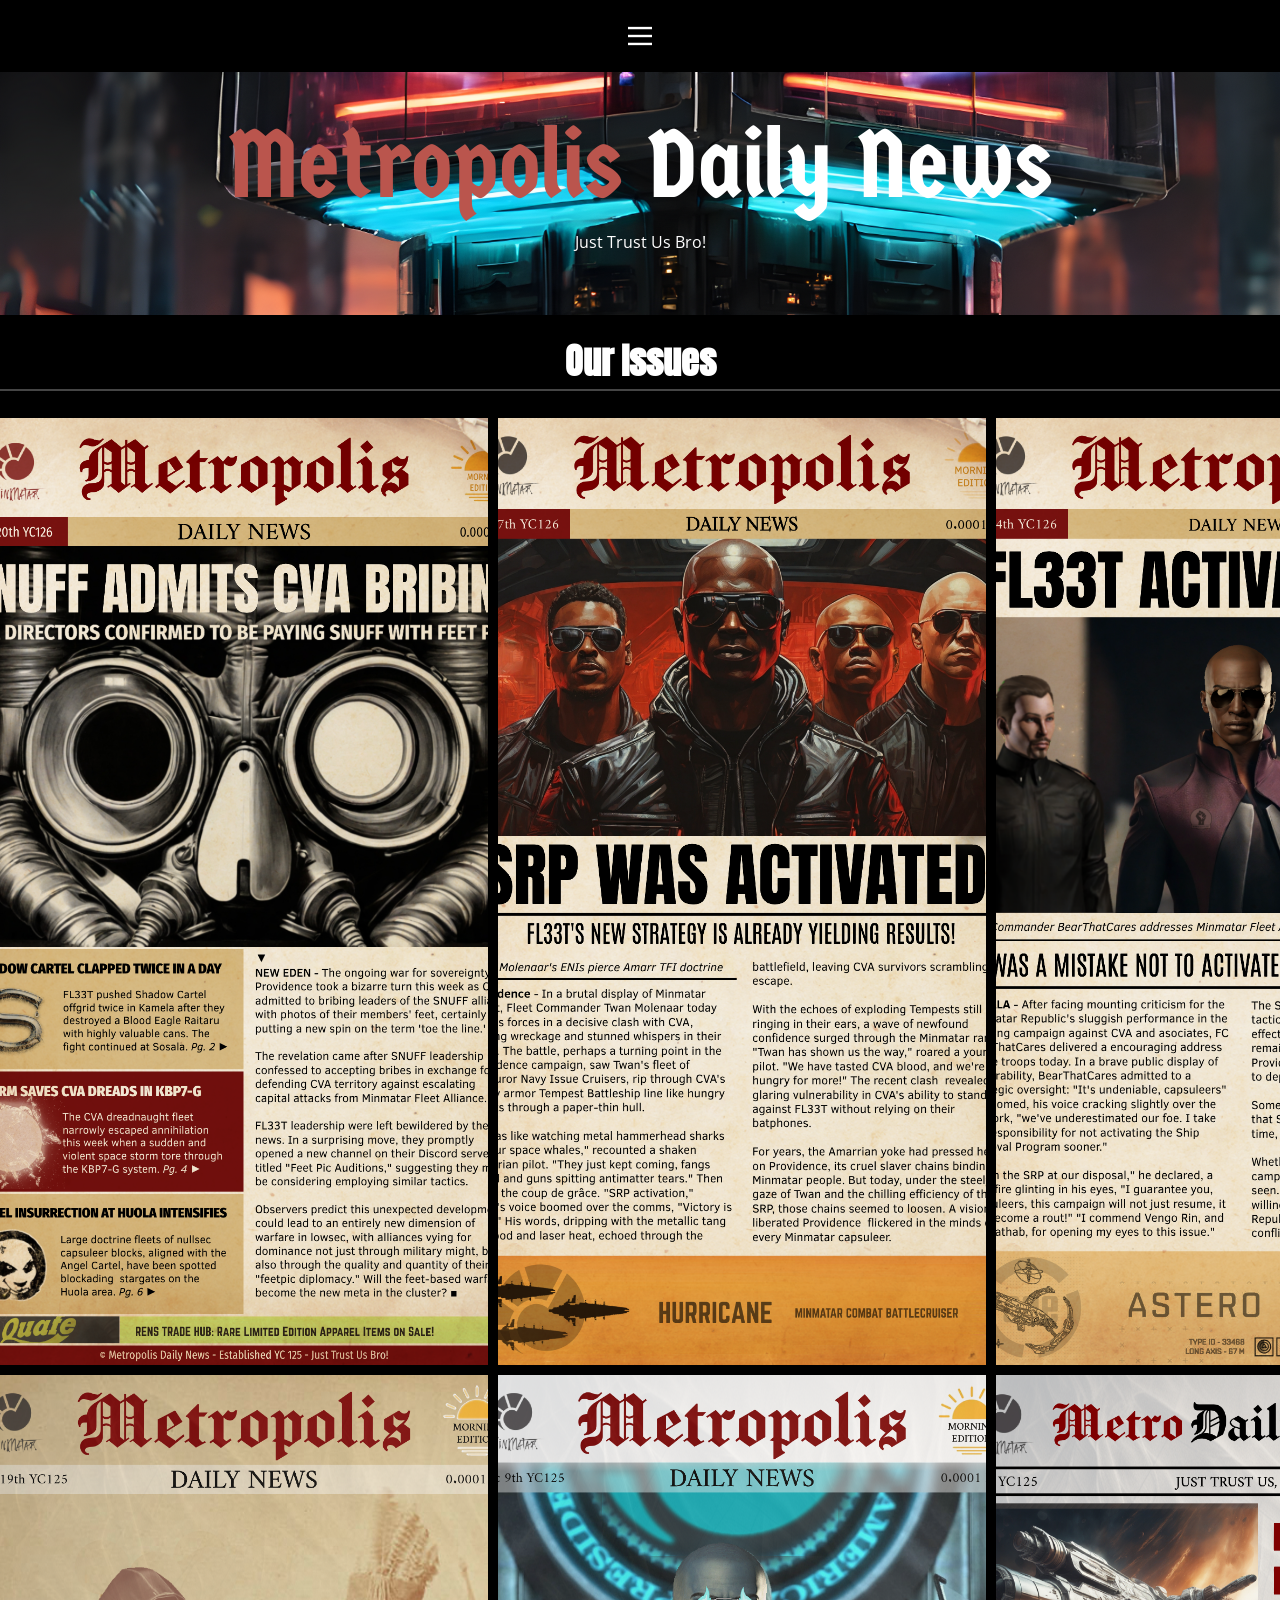
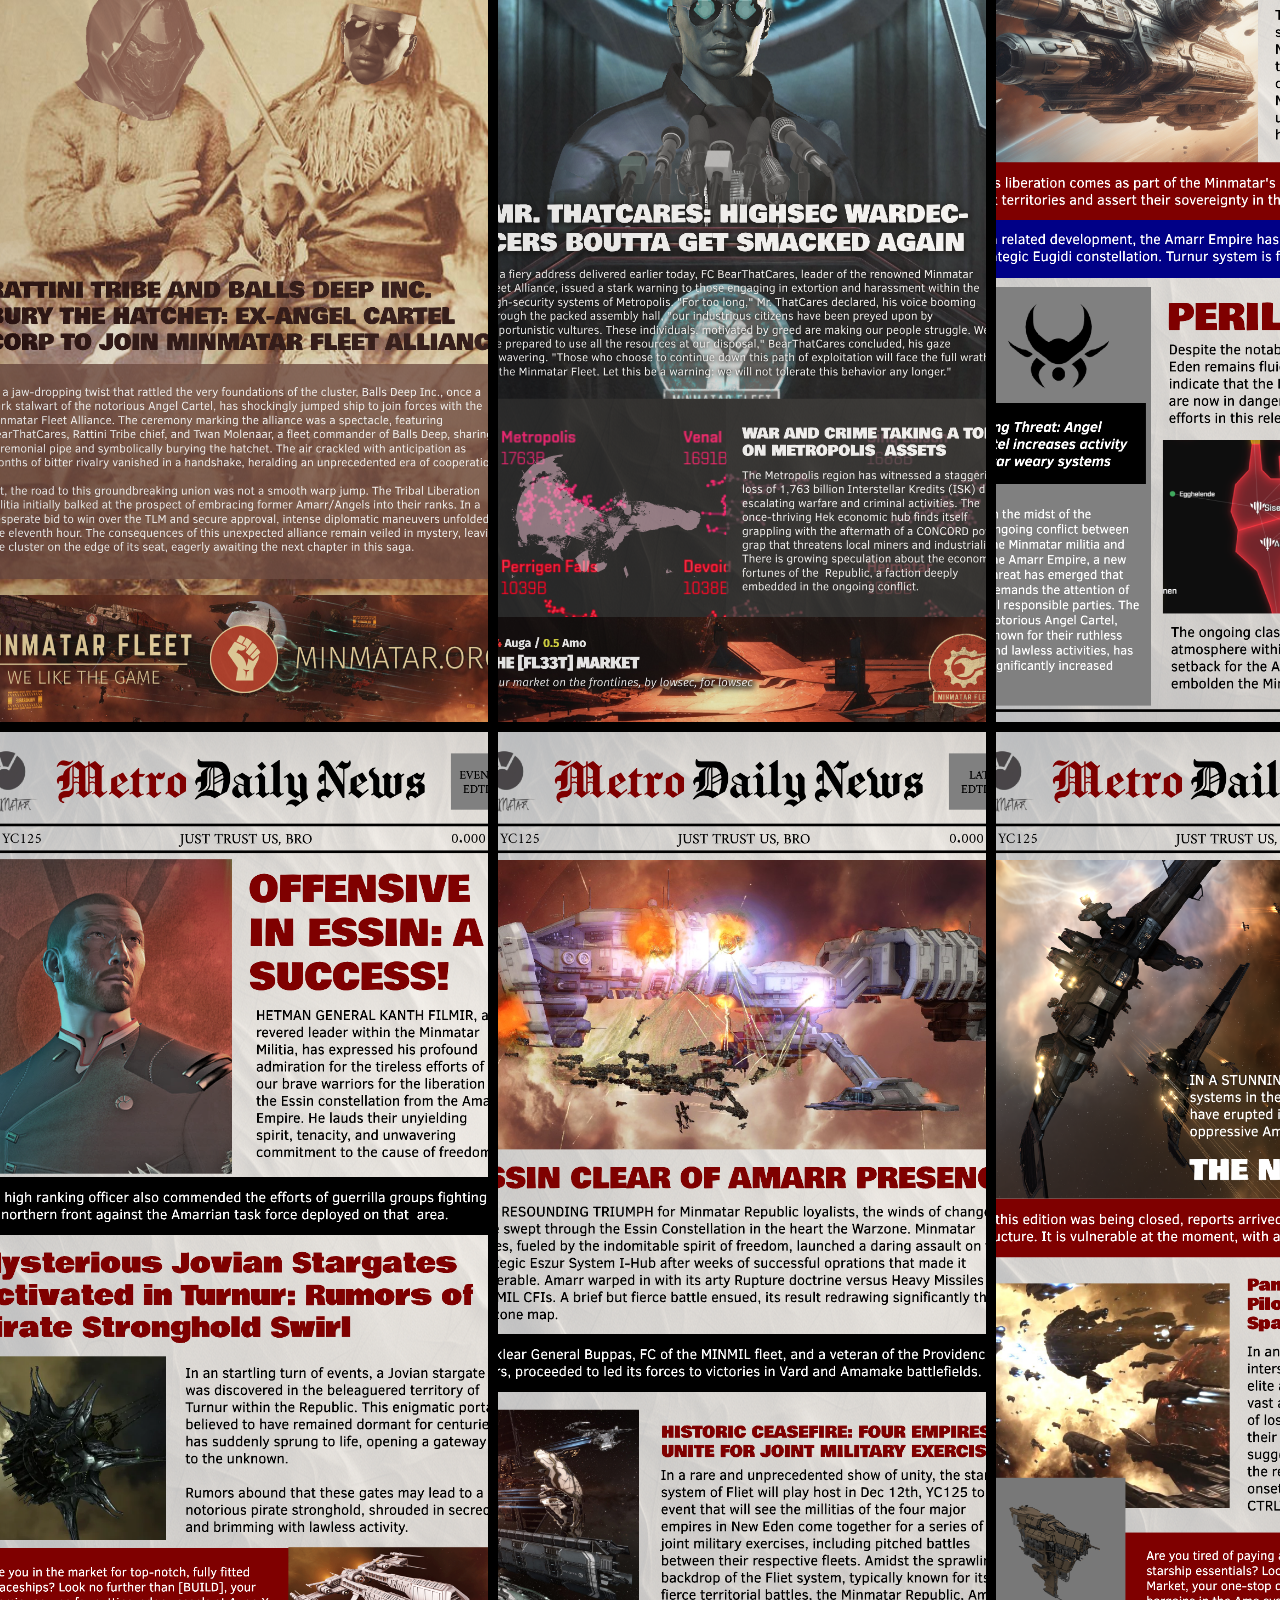
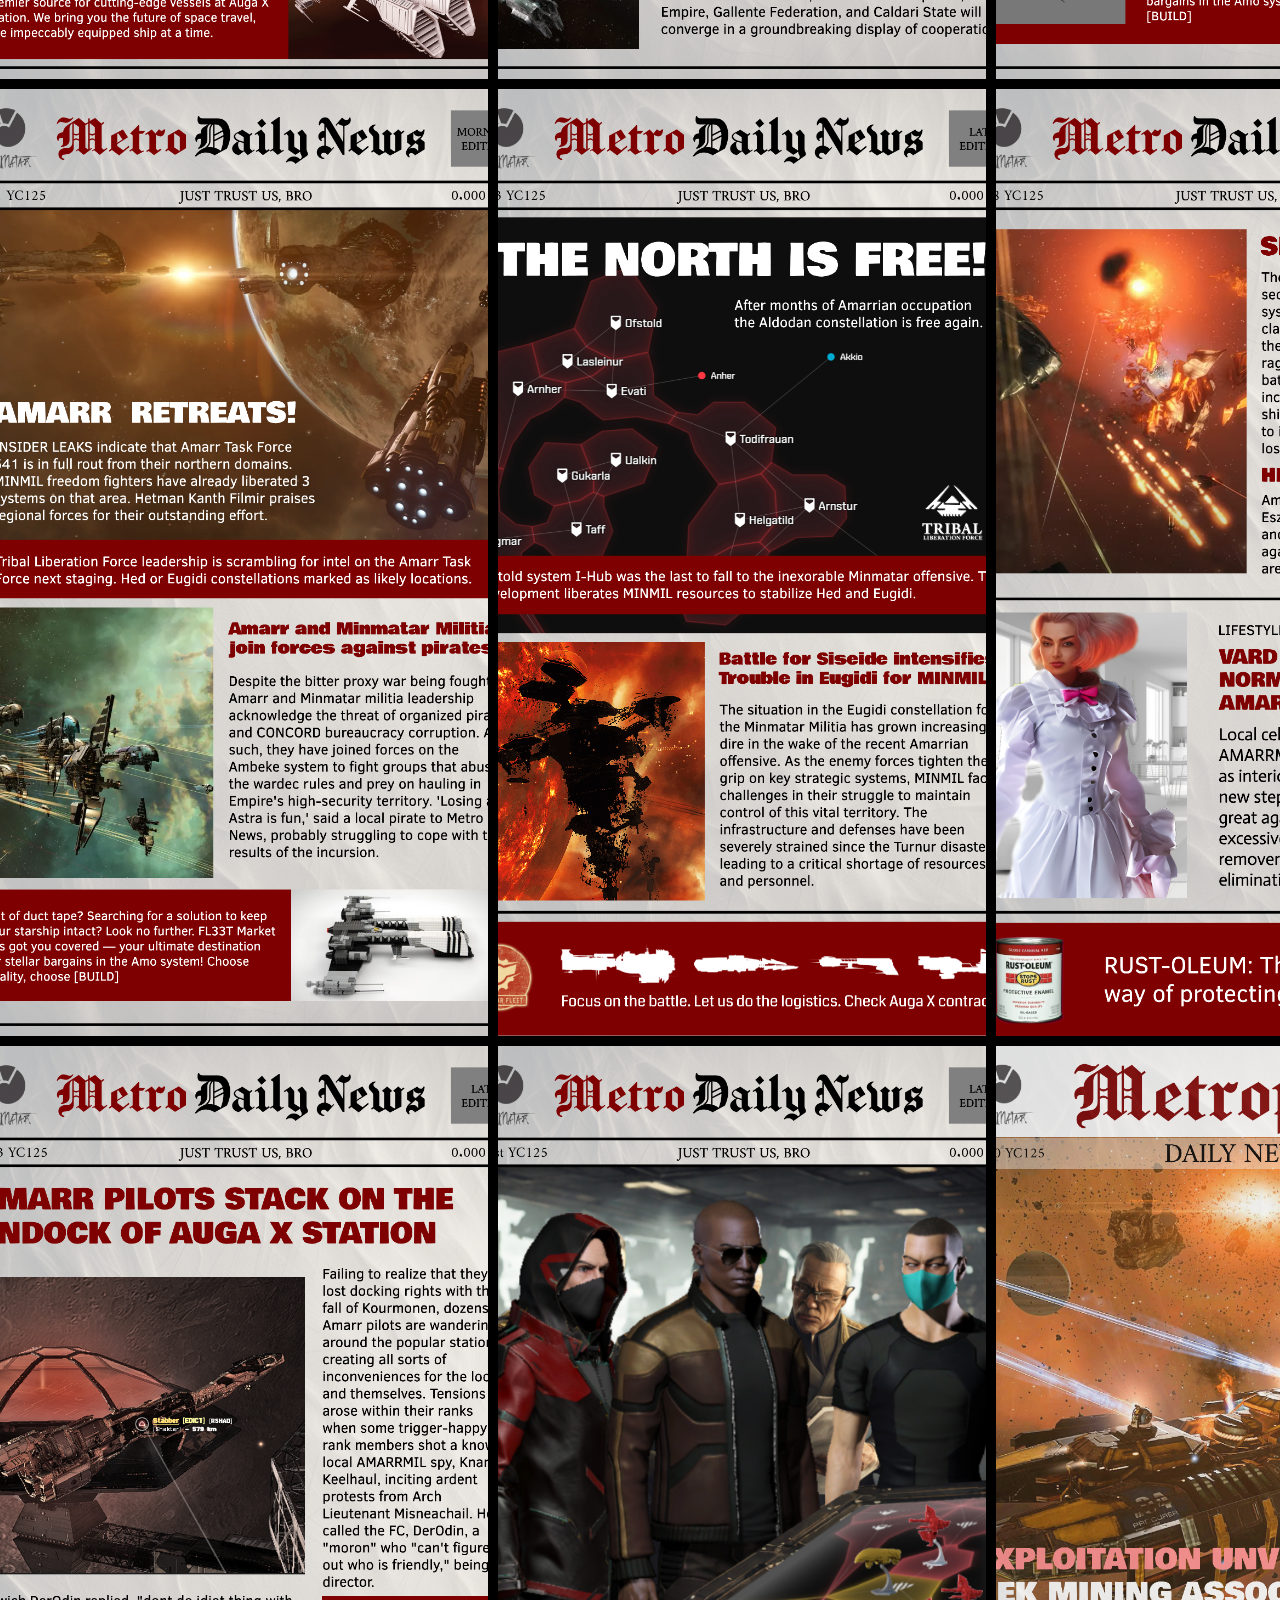
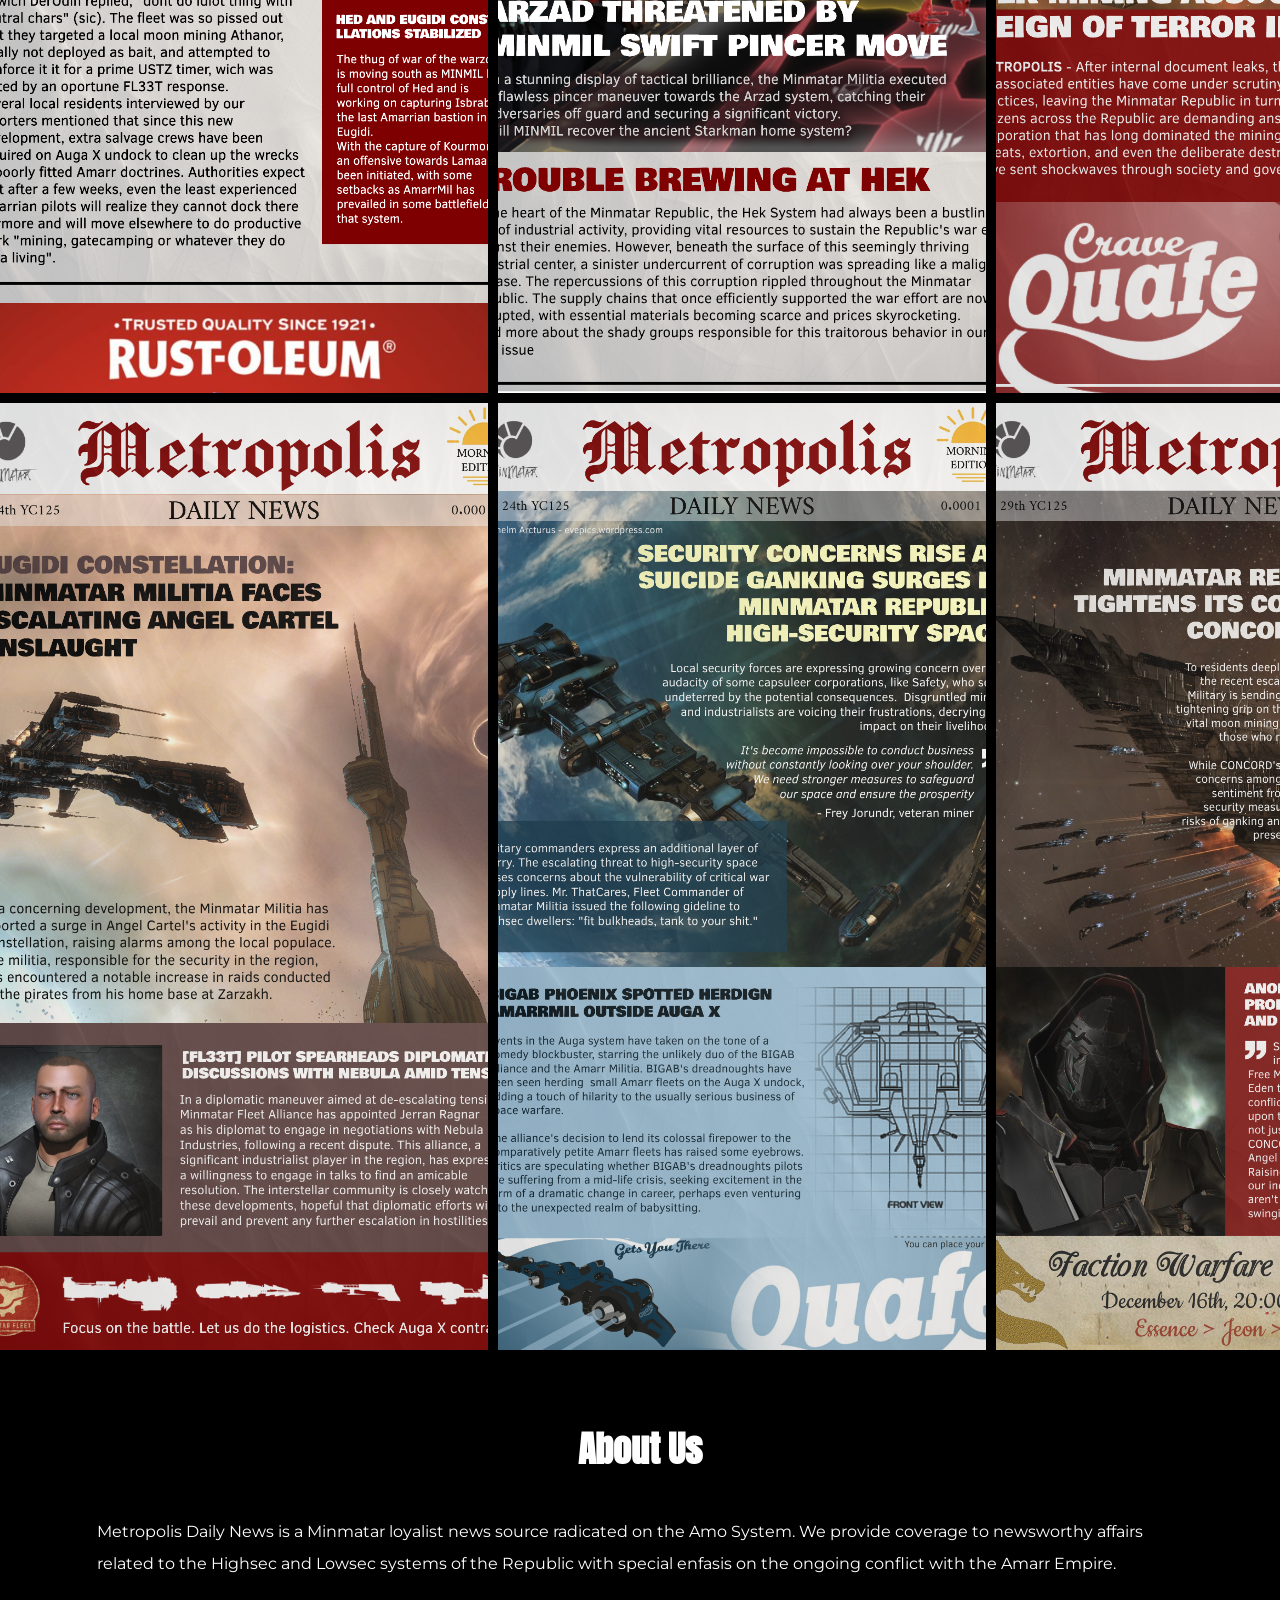
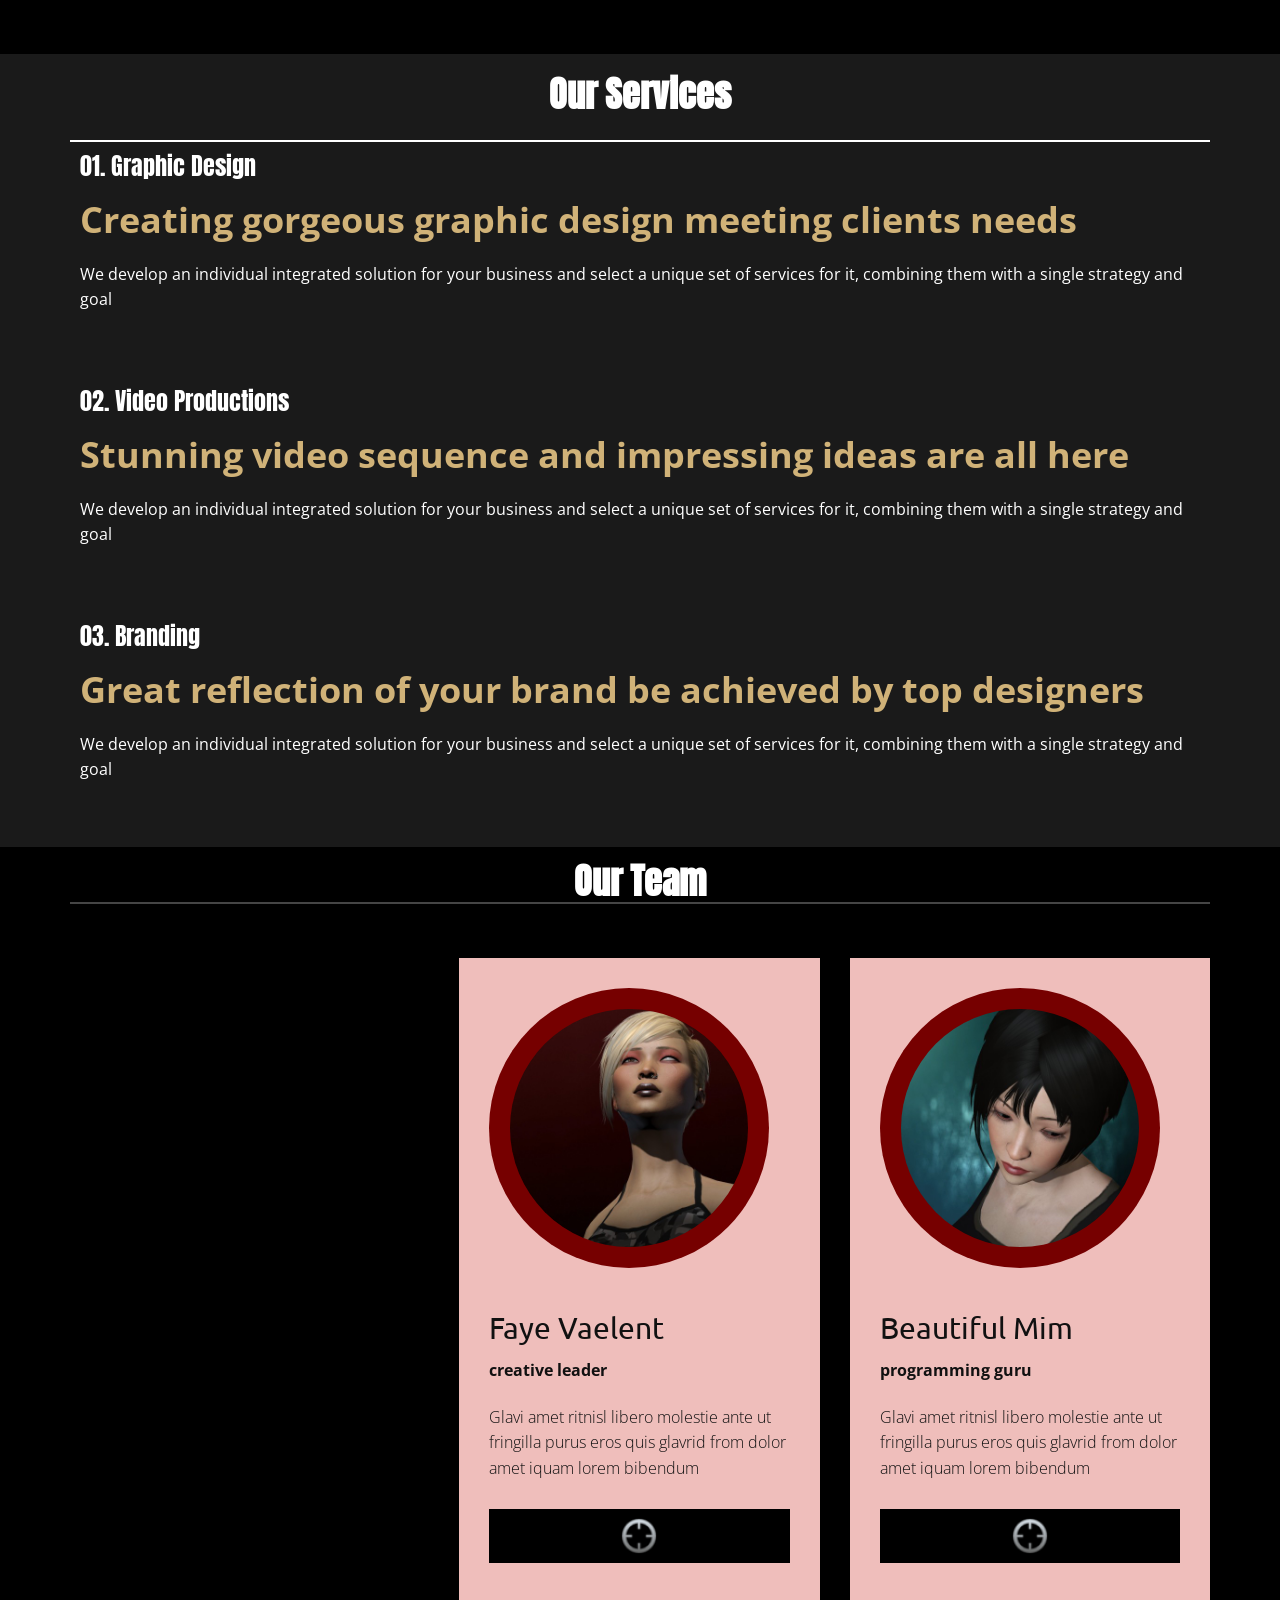
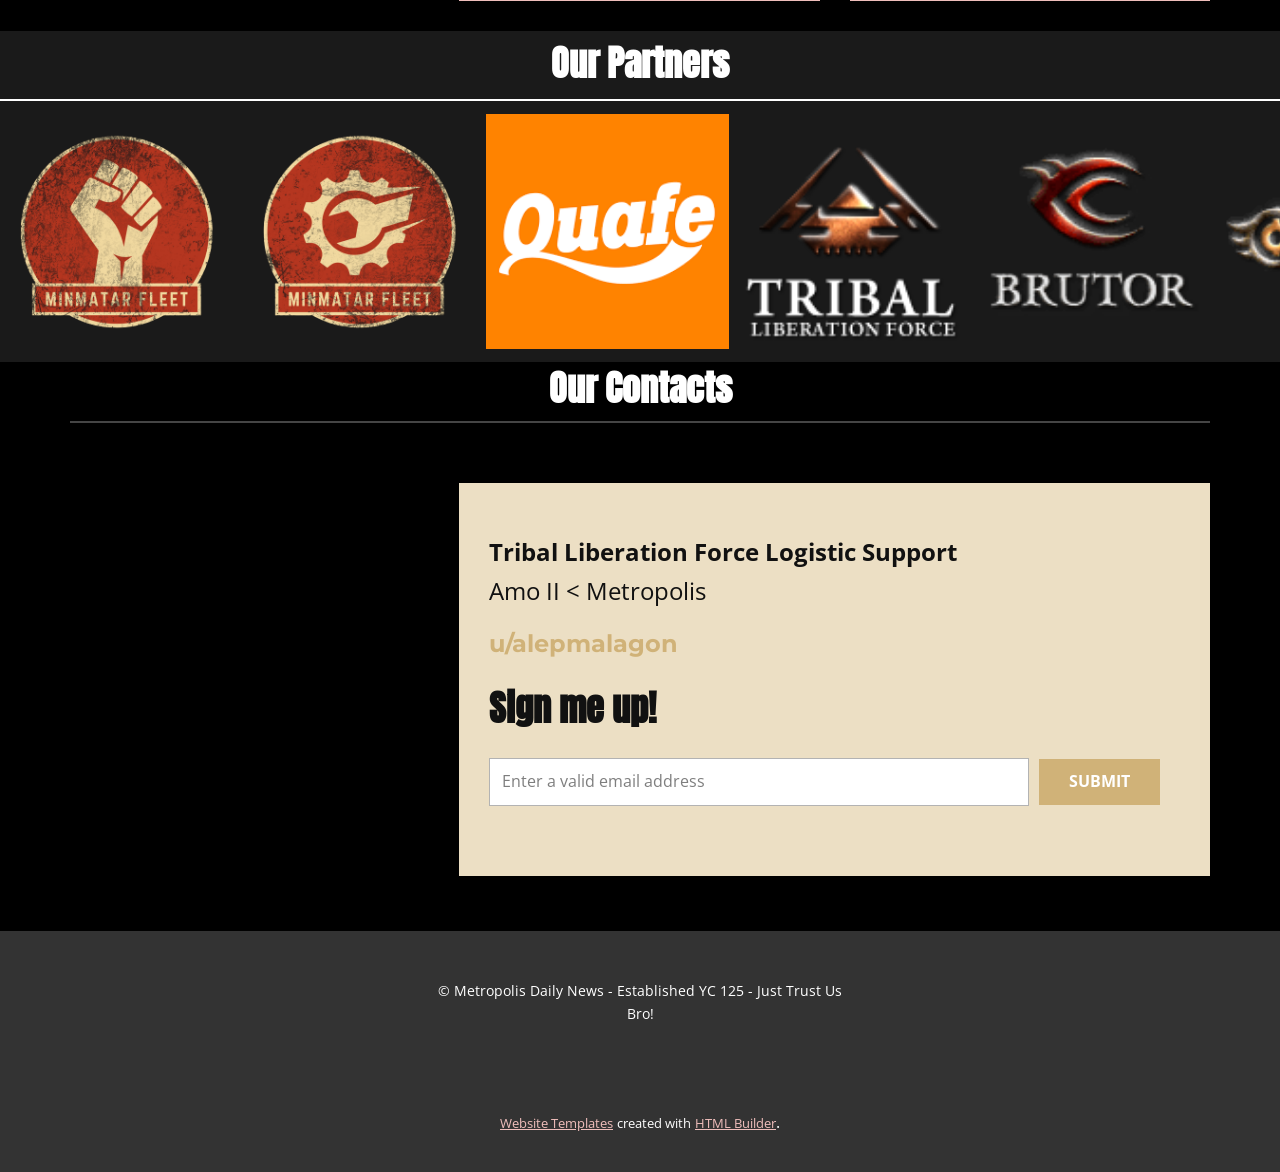
==== commit 6c5037f9: "Fixed exporting folder" ====
--- a/index.html
+++ b/index.html
@@ -197,28 +197,28 @@
     </section>
     <section class="u-align-center u-clearfix u-grey-90 u-section-4" id="carousel_f50b">
       <div class="u-clearfix u-sheet u-sheet-1">
-        <h2 class="u-align-center u-custom-font u-font-ubuntu u-text u-text-1">Our Services</h2>
+        <h2 class="u-align-center u-text u-text-1">Our Services</h2>
         <div class="u-border-2 u-border-white u-expanded-width u-line u-line-horizontal u-line-1" data-animation-name="customAnimationIn" data-animation-duration="2000"></div>
         <div class="u-expanded-width u-list u-list-1">
           <div class="u-repeater u-repeater-1">
             <div class="u-container-style u-list-item u-repeater-item">
               <div class="u-container-layout u-similar-container u-valign-top u-container-layout-1">
                 <h4 class="u-text u-text-default u-text-2">01. Graphic Design</h4>
-                <h2 class="u-text u-text-default u-text-palette-4-base u-text-3"> Creating gorgeous graphic design meeting clients needs</h2>
+                <h2 class="u-custom-font u-text u-text-default u-text-font u-text-palette-3-base u-text-3"> Creating gorgeous graphic design meeting clients needs</h2>
                 <p class="u-text u-text-default u-text-4"> We develop an individual integrated solution for your business and select a unique set of services for it, combining them with a single strategy and goal</p>
               </div>
             </div>
             <div class="u-container-style u-list-item u-repeater-item">
               <div class="u-container-layout u-similar-container u-valign-top u-container-layout-2">
                 <h4 class="u-text u-text-default u-text-5">02. Video Productions</h4>
-                <h2 class="u-text u-text-default u-text-6"> Stunning video sequence and impressing ideas are all here</h2>
+                <h2 class="u-custom-font u-text u-text-default u-text-font u-text-palette-3-base u-text-6"> Stunning video sequence and impressing ideas are all here</h2>
                 <p class="u-text u-text-default u-text-7"> We develop an individual integrated solution for your business and select a unique set of services for it, combining them with a single strategy and goal</p>
               </div>
             </div>
             <div class="u-container-style u-list-item u-repeater-item">
               <div class="u-container-layout u-similar-container u-valign-top u-container-layout-3">
                 <h4 class="u-text u-text-default u-text-8">03. Branding</h4>
-                <h2 class="u-text u-text-default u-text-9"> Great reflection of your brand be achieved by top designers</h2>
+                <h2 class="u-custom-font u-text u-text-default u-text-font u-text-palette-3-base u-text-9"> Great reflection of your brand be achieved by top designers</h2>
                 <p class="u-text u-text-default u-text-10"> We develop an individual integrated solution for your business and select a unique set of services for it, combining them with a single strategy and goal</p>
               </div>
             </div>
@@ -228,11 +228,11 @@
     </section>
     <section class="u-align-center u-clearfix u-section-5" id="carousel_4f0a">
       <div class="u-clearfix u-sheet u-sheet-1">
-        <h2 class="u-align-center u-custom-font u-font-ubuntu u-text u-text-1">Our Team</h2>
+        <h2 class="u-align-center u-text u-text-1">Our Team</h2>
         <div class="u-border-2 u-border-grey-dark-1 u-expanded-width u-line u-line-horizontal u-line-1" data-animation-name="customAnimationIn" data-animation-duration="2000"></div>
         <div class="u-list u-list-1">
           <div class="u-repeater u-repeater-1">
-            <div class="u-align-center u-container-align-left u-container-style u-grey-5 u-list-item u-repeater-item u-shape-rectangle u-list-item-1">
+            <div class="u-align-center u-container-align-left u-container-style u-list-item u-palette-1-light-2 u-repeater-item u-shape-rectangle u-list-item-1">
               <div class="u-container-layout u-similar-container u-valign-top u-container-layout-1">
                 <div class="u-container-style u-group u-palette-2-base u-shape-circle u-group-1">
                   <div class="u-container-layout u-valign-bottom u-container-layout-2">
@@ -251,7 +251,7 @@
                 </div>
               </div>
             </div>
-            <div class="u-align-center u-container-align-left u-container-style u-grey-5 u-list-item u-repeater-item u-shape-rectangle u-list-item-2">
+            <div class="u-align-center u-container-align-left u-container-style u-list-item u-palette-1-light-2 u-repeater-item u-shape-rectangle u-list-item-2">
               <div class="u-container-layout u-similar-container u-valign-top u-container-layout-4">
                 <div class="u-container-style u-group u-palette-2-base u-shape-circle u-group-3">
                   <div class="u-container-layout u-valign-bottom u-container-layout-5">
@@ -275,37 +275,43 @@
       </div>
     </section>
     <section class="u-align-center u-clearfix u-grey-90 u-section-6" id="carousel_b9d1">
-      <div class="u-clearfix u-sheet u-sheet-1">
-        <h2 class="u-align-center u-custom-font u-font-ubuntu u-text u-text-1">Our Partners</h2>
-        <div class="u-border-2 u-border-white u-expanded-width u-line u-line-horizontal u-line-1" data-animation-name="customAnimationIn" data-animation-duration="2000"></div>
-        <div class="u-expanded-width-md u-expanded-width-sm u-expanded-width-xs u-list u-list-1">
-          <div class="u-repeater u-repeater-1">
-            <div class="u-container-style u-list-item u-repeater-item">
-              <div class="u-container-layout u-similar-container u-valign-top u-container-layout-1">
-                <img class="u-image u-image-contain u-image-default u-preserve-proportions u-image-1" src="images/fl33t.png" alt="" data-image-width="512" data-image-height="512">
-              </div>
-            </div>
-            <div class="u-container-style u-list-item u-repeater-item">
-              <div class="u-container-layout u-similar-container u-valign-top u-container-layout-2">
-                <img class="u-image u-image-contain u-image-default u-preserve-proportions u-image-2" src="images/build.png" alt="" data-image-width="512" data-image-height="512">
-              </div>
-            </div>
+      <h2 class="u-align-center u-text u-text-1">Our Partners</h2>
+      <div class="u-border-2 u-border-white u-expanded-width u-line u-line-horizontal u-line-1" data-animation-name="customAnimationIn" data-animation-duration="2000"></div>
+      <div class="u-expanded-width-md u-expanded-width-sm u-expanded-width-xs u-list u-list-1">
+        <div class="u-repeater u-repeater-1">
+          <div class="u-container-style u-image u-list-item u-repeater-item u-image-1" data-image-width="512" data-image-height="512">
+            <div class="u-container-layout u-similar-container u-valign-top u-container-layout-1"></div>
+          </div>
+          <div class="u-container-style u-image u-list-item u-repeater-item u-image-2" data-image-width="512" data-image-height="512">
+            <div class="u-container-layout u-similar-container u-valign-top u-container-layout-2"></div>
+          </div>
+          <div class="u-container-style u-image u-list-item u-repeater-item u-image-3" data-image-width="225" data-image-height="225">
+            <div class="u-container-layout u-similar-container u-valign-top u-container-layout-3"></div>
+          </div>
+          <div class="u-container-style u-image u-list-item u-repeater-item u-image-4" data-image-width="150" data-image-height="150">
+            <div class="u-container-layout u-similar-container u-valign-top u-container-layout-4"></div>
+          </div>
+          <div class="u-container-style u-image u-list-item u-repeater-item u-image-5" data-image-width="128" data-image-height="128">
+            <div class="u-container-layout u-similar-container u-valign-top u-container-layout-5"></div>
+          </div>
+          <div class="u-container-style u-image u-list-item u-repeater-item u-image-6" data-image-width="128" data-image-height="128">
+            <div class="u-container-layout u-similar-container u-valign-top u-container-layout-6"></div>
           </div>
         </div>
       </div>
     </section>
     <section class="u-align-center u-clearfix u-section-7" id="carousel_eab1">
       <div class="u-clearfix u-sheet u-sheet-1">
-        <h2 class="u-align-center u-custom-font u-font-ubuntu u-text u-text-1">Our Contacts</h2>
+        <h2 class="u-align-center u-text u-text-1">Our Contacts</h2>
         <div class="u-border-2 u-border-grey-dark-1 u-expanded-width u-line u-line-horizontal u-line-1" data-animation-name="customAnimationIn" data-animation-duration="2000"></div>
-        <div class="u-container-align-left u-container-style u-grey-5 u-group u-group-1">
+        <div class="u-container-align-left u-container-style u-group u-palette-3-light-2 u-group-1">
           <div class="u-container-layout u-container-layout-1">
-            <p class="u-align-left u-text u-text-default u-text-2"> Tribal Liberation Force Logistic Support&nbsp;<br>Amo II<br>Metropolis
+            <p class="u-align-left u-text u-text-default u-text-2"><b> Tribal Liberation Force Logistic Support&nbsp;<br></b>Amo II &lt;&nbsp;Metropolis<br>
             </p>
             <h4 class="u-align-left u-custom-font u-font-montserrat u-text u-text-3">
               <span class="u-text-palette-4-base">u/alepmalagon</span>
             </h4>
-            <h2 class="u-align-left u-custom-font u-font-ubuntu u-text u-text-4"> Sign me up!</h2>
+            <h2 class="u-align-left u-text u-text-4"> Sign me up!</h2>
             <div class="u-form u-form-1">
               <form action="https://forms.nicepagesrv.com/v2/form/process" class="u-clearfix u-form-horizontal u-form-spacing-10 u-inner-form" source="email" name="form" style="padding: 0px;">
                 <div class="u-form-email u-form-group u-label-none">
--- a/nicepage.css
+++ b/nicepage.css
@@ -25690,8 +25690,8 @@
   color: #ffffff;
 }
 .u-body {
-  color: #111111;
-  background-color: #ffffff;
+  color: #ffffff;
+  background-color: #000000;
   --effect-scale: 1.1;
 }
 /*end-variables color*/
@@ -42343,25 +42343,25 @@
         /** color-rules **/
 
         /** alt-color-rules **/
-        .u-body-color a,.u-palette-1-base a,.u-palette-1-dark-3 a,.u-palette-1-dark-2 a,.u-palette-1-dark-1 a,.u-palette-1 a,.u-palette-1-light-1 a,.u-palette-2-base a,.u-palette-2-dark-3 a,.u-palette-2-dark-2 a,.u-palette-2-dark-1 a,.u-palette-2 a,.u-palette-2-light-1 a,.u-palette-3-base a,.u-palette-3-dark-3 a,.u-palette-3-dark-2 a,.u-palette-3-dark-1 a,.u-palette-3 a,.u-palette-4-base a,.u-palette-4-dark-3 a,.u-palette-4-dark-2 a,.u-palette-4-dark-1 a,.u-palette-4 a,.u-palette-5-dark-3 a,.u-palette-5-dark-2 a,.u-palette-5-dark-1 a,.u-grey-40 a,.u-grey-30 a,.u-grey-90 a,.u-grey-80 a,.u-grey-75 a,.u-black a,.u-grey-70 a,.u-grey-60 a,.u-grey-50 a,.u-grey-dark-3 a,.u-grey-dark-2 a,.u-grey-dark-1 a,.u-grey a,.u-shading a,.u-overlap-contrast .u-header a:not(.u-nav-link):not(.u-btn)
+        .u-body-color a,.u-bg-color a,.u-palette-1-base a,.u-palette-1-dark-3 a,.u-palette-1-dark-2 a,.u-palette-1-dark-1 a,.u-palette-1 a,.u-palette-1-light-1 a,.u-palette-2-base a,.u-palette-2-dark-3 a,.u-palette-2-dark-2 a,.u-palette-2-dark-1 a,.u-palette-2 a,.u-palette-2-light-1 a,.u-palette-3-base a,.u-palette-3-dark-3 a,.u-palette-3-dark-2 a,.u-palette-3-dark-1 a,.u-palette-3 a,.u-palette-4-base a,.u-palette-4-dark-3 a,.u-palette-4-dark-2 a,.u-palette-4-dark-1 a,.u-palette-4 a,.u-palette-5-dark-3 a,.u-palette-5-dark-2 a,.u-palette-5-dark-1 a,.u-grey-40 a,.u-grey-30 a,.u-grey-90 a,.u-grey-80 a,.u-grey-75 a,.u-black a,.u-grey-70 a,.u-grey-60 a,.u-grey-50 a,.u-grey-dark-3 a,.u-grey-dark-2 a,.u-grey-dark-1 a,.u-grey a,.u-shading a,.u-overlap-contrast .u-header a:not(.u-nav-link):not(.u-btn)
         {
         color: #efbebb;
         }
-        .u-body-color a:hover,.u-palette-1-base a:hover,.u-palette-1-dark-3 a:hover,.u-palette-1-dark-2 a:hover,.u-palette-1-dark-1 a:hover,.u-palette-1 a:hover,.u-palette-1-light-1 a:hover,.u-palette-2-base a:hover,.u-palette-2-dark-3 a:hover,.u-palette-2-dark-2 a:hover,.u-palette-2-dark-1 a:hover,.u-palette-2 a:hover,.u-palette-2-light-1 a:hover,.u-palette-3-base a:hover,.u-palette-3-dark-3 a:hover,.u-palette-3-dark-2 a:hover,.u-palette-3-dark-1 a:hover,.u-palette-3 a:hover,.u-palette-4-base a:hover,.u-palette-4-dark-3 a:hover,.u-palette-4-dark-2 a:hover,.u-palette-4-dark-1 a:hover,.u-palette-4 a:hover,.u-palette-5-dark-3 a:hover,.u-palette-5-dark-2 a:hover,.u-palette-5-dark-1 a:hover,.u-grey-40 a:hover,.u-grey-30 a:hover,.u-grey-90 a:hover,.u-grey-80 a:hover,.u-grey-75 a:hover,.u-black a:hover,.u-grey-70 a:hover,.u-grey-60 a:hover,.u-grey-50 a:hover,.u-grey-dark-3 a:hover,.u-grey-dark-2 a:hover,.u-grey-dark-1 a:hover,.u-grey a:hover
+        .u-body-color a:hover,.u-bg-color a:hover,.u-palette-1-base a:hover,.u-palette-1-dark-3 a:hover,.u-palette-1-dark-2 a:hover,.u-palette-1-dark-1 a:hover,.u-palette-1 a:hover,.u-palette-1-light-1 a:hover,.u-palette-2-base a:hover,.u-palette-2-dark-3 a:hover,.u-palette-2-dark-2 a:hover,.u-palette-2-dark-1 a:hover,.u-palette-2 a:hover,.u-palette-2-light-1 a:hover,.u-palette-3-base a:hover,.u-palette-3-dark-3 a:hover,.u-palette-3-dark-2 a:hover,.u-palette-3-dark-1 a:hover,.u-palette-3 a:hover,.u-palette-4-base a:hover,.u-palette-4-dark-3 a:hover,.u-palette-4-dark-2 a:hover,.u-palette-4-dark-1 a:hover,.u-palette-4 a:hover,.u-palette-5-dark-3 a:hover,.u-palette-5-dark-2 a:hover,.u-palette-5-dark-1 a:hover,.u-grey-40 a:hover,.u-grey-30 a:hover,.u-grey-90 a:hover,.u-grey-80 a:hover,.u-grey-75 a:hover,.u-black a:hover,.u-grey-70 a:hover,.u-grey-60 a:hover,.u-grey-50 a:hover,.u-grey-dark-3 a:hover,.u-grey-dark-2 a:hover,.u-grey-dark-1 a:hover,.u-grey a:hover
         {
         color: #a1a1a1;
         }
-        .u-body-color .u-btn,.u-palette-1-base .u-btn,.u-palette-1-dark-3 .u-btn,.u-palette-1-dark-2 .u-btn,.u-palette-1-dark-1 .u-btn,.u-palette-1 .u-btn,.u-palette-1-light-1 .u-btn,.u-palette-2-base .u-btn,.u-palette-2-dark-3 .u-btn,.u-palette-2-dark-2 .u-btn,.u-palette-2-dark-1 .u-btn,.u-palette-2 .u-btn,.u-palette-2-light-1 .u-btn,.u-palette-3-base .u-btn,.u-palette-3-dark-3 .u-btn,.u-palette-3-dark-2 .u-btn,.u-palette-3-dark-1 .u-btn,.u-palette-3 .u-btn,.u-palette-4-base .u-btn,.u-palette-4-dark-3 .u-btn,.u-palette-4-dark-2 .u-btn,.u-palette-4-dark-1 .u-btn,.u-palette-4 .u-btn,.u-palette-5-dark-3 .u-btn,.u-palette-5-dark-2 .u-btn,.u-palette-5-dark-1 .u-btn,.u-grey-40 .u-btn,.u-grey-30 .u-btn,.u-grey-90 .u-btn,.u-grey-80 .u-btn,.u-grey-75 .u-btn,.u-black .u-btn,.u-grey-70 .u-btn,.u-grey-60 .u-btn,.u-grey-50 .u-btn,.u-grey-dark-3 .u-btn,.u-grey-dark-2 .u-btn,.u-grey-dark-1 .u-btn,.u-grey .u-btn,.u-shading .u-btn,.u-overlap-contrast .u-header .u-btn
+        .u-body-color .u-btn,.u-bg-color .u-btn,.u-palette-1-base .u-btn,.u-palette-1-dark-3 .u-btn,.u-palette-1-dark-2 .u-btn,.u-palette-1-dark-1 .u-btn,.u-palette-1 .u-btn,.u-palette-1-light-1 .u-btn,.u-palette-2-base .u-btn,.u-palette-2-dark-3 .u-btn,.u-palette-2-dark-2 .u-btn,.u-palette-2-dark-1 .u-btn,.u-palette-2 .u-btn,.u-palette-2-light-1 .u-btn,.u-palette-3-base .u-btn,.u-palette-3-dark-3 .u-btn,.u-palette-3-dark-2 .u-btn,.u-palette-3-dark-1 .u-btn,.u-palette-3 .u-btn,.u-palette-4-base .u-btn,.u-palette-4-dark-3 .u-btn,.u-palette-4-dark-2 .u-btn,.u-palette-4-dark-1 .u-btn,.u-palette-4 .u-btn,.u-palette-5-dark-3 .u-btn,.u-palette-5-dark-2 .u-btn,.u-palette-5-dark-1 .u-btn,.u-grey-40 .u-btn,.u-grey-30 .u-btn,.u-grey-90 .u-btn,.u-grey-80 .u-btn,.u-grey-75 .u-btn,.u-black .u-btn,.u-grey-70 .u-btn,.u-grey-60 .u-btn,.u-grey-50 .u-btn,.u-grey-dark-3 .u-btn,.u-grey-dark-2 .u-btn,.u-grey-dark-1 .u-btn,.u-grey .u-btn,.u-shading .u-btn,.u-overlap-contrast .u-header .u-btn
         {
         background-color: #efbebb;
         color: #000000;
         }
-        .u-body-color .u-btn:hover,.u-palette-1-base .u-btn:hover,.u-palette-1-dark-3 .u-btn:hover,.u-palette-1-dark-2 .u-btn:hover,.u-palette-1-dark-1 .u-btn:hover,.u-palette-1 .u-btn:hover,.u-palette-1-light-1 .u-btn:hover,.u-palette-2-base .u-btn:hover,.u-palette-2-dark-3 .u-btn:hover,.u-palette-2-dark-2 .u-btn:hover,.u-palette-2-dark-1 .u-btn:hover,.u-palette-2 .u-btn:hover,.u-palette-2-light-1 .u-btn:hover,.u-palette-3-base .u-btn:hover,.u-palette-3-dark-3 .u-btn:hover,.u-palette-3-dark-2 .u-btn:hover,.u-palette-3-dark-1 .u-btn:hover,.u-palette-3 .u-btn:hover,.u-palette-4-base .u-btn:hover,.u-palette-4-dark-3 .u-btn:hover,.u-palette-4-dark-2 .u-btn:hover,.u-palette-4-dark-1 .u-btn:hover,.u-palette-4 .u-btn:hover,.u-palette-5-dark-3 .u-btn:hover,.u-palette-5-dark-2 .u-btn:hover,.u-palette-5-dark-1 .u-btn:hover,.u-grey-40 .u-btn:hover,.u-grey-30 .u-btn:hover,.u-grey-90 .u-btn:hover,.u-grey-80 .u-btn:hover,.u-grey-75 .u-btn:hover,.u-black .u-btn:hover,.u-grey-70 .u-btn:hover,.u-grey-60 .u-btn:hover,.u-grey-50 .u-btn:hover,.u-grey-dark-3 .u-btn:hover,.u-grey-dark-2 .u-btn:hover,.u-grey-dark-1 .u-btn:hover,.u-grey .u-btn:hover,.u-shading .u-btn:hover,.u-overlap-contrast .u-header .u-btn:hover
+        .u-body-color .u-btn:hover,.u-bg-color .u-btn:hover,.u-palette-1-base .u-btn:hover,.u-palette-1-dark-3 .u-btn:hover,.u-palette-1-dark-2 .u-btn:hover,.u-palette-1-dark-1 .u-btn:hover,.u-palette-1 .u-btn:hover,.u-palette-1-light-1 .u-btn:hover,.u-palette-2-base .u-btn:hover,.u-palette-2-dark-3 .u-btn:hover,.u-palette-2-dark-2 .u-btn:hover,.u-palette-2-dark-1 .u-btn:hover,.u-palette-2 .u-btn:hover,.u-palette-2-light-1 .u-btn:hover,.u-palette-3-base .u-btn:hover,.u-palette-3-dark-3 .u-btn:hover,.u-palette-3-dark-2 .u-btn:hover,.u-palette-3-dark-1 .u-btn:hover,.u-palette-3 .u-btn:hover,.u-palette-4-base .u-btn:hover,.u-palette-4-dark-3 .u-btn:hover,.u-palette-4-dark-2 .u-btn:hover,.u-palette-4-dark-1 .u-btn:hover,.u-palette-4 .u-btn:hover,.u-palette-5-dark-3 .u-btn:hover,.u-palette-5-dark-2 .u-btn:hover,.u-palette-5-dark-1 .u-btn:hover,.u-grey-40 .u-btn:hover,.u-grey-30 .u-btn:hover,.u-grey-90 .u-btn:hover,.u-grey-80 .u-btn:hover,.u-grey-75 .u-btn:hover,.u-black .u-btn:hover,.u-grey-70 .u-btn:hover,.u-grey-60 .u-btn:hover,.u-grey-50 .u-btn:hover,.u-grey-dark-3 .u-btn:hover,.u-grey-dark-2 .u-btn:hover,.u-grey-dark-1 .u-btn:hover,.u-grey .u-btn:hover,.u-shading .u-btn:hover,.u-overlap-contrast .u-header .u-btn:hover
         {
         background-color: #e79d99;
         color: #ffffff;
         }
-        .u-body-color .u-btn:active,.u-palette-1-base .u-btn:active,.u-palette-1-dark-3 .u-btn:active,.u-palette-1-dark-2 .u-btn:active,.u-palette-1-dark-1 .u-btn:active,.u-palette-1 .u-btn:active,.u-palette-1-light-1 .u-btn:active,.u-palette-2-base .u-btn:active,.u-palette-2-dark-3 .u-btn:active,.u-palette-2-dark-2 .u-btn:active,.u-palette-2-dark-1 .u-btn:active,.u-palette-2 .u-btn:active,.u-palette-2-light-1 .u-btn:active,.u-palette-3-base .u-btn:active,.u-palette-3-dark-3 .u-btn:active,.u-palette-3-dark-2 .u-btn:active,.u-palette-3-dark-1 .u-btn:active,.u-palette-3 .u-btn:active,.u-palette-4-base .u-btn:active,.u-palette-4-dark-3 .u-btn:active,.u-palette-4-dark-2 .u-btn:active,.u-palette-4-dark-1 .u-btn:active,.u-palette-4 .u-btn:active,.u-palette-5-dark-3 .u-btn:active,.u-palette-5-dark-2 .u-btn:active,.u-palette-5-dark-1 .u-btn:active,.u-grey-40 .u-btn:active,.u-grey-30 .u-btn:active,.u-grey-90 .u-btn:active,.u-grey-80 .u-btn:active,.u-grey-75 .u-btn:active,.u-black .u-btn:active,.u-grey-70 .u-btn:active,.u-grey-60 .u-btn:active,.u-grey-50 .u-btn:active,.u-grey-dark-3 .u-btn:active,.u-grey-dark-2 .u-btn:active,.u-grey-dark-1 .u-btn:active,.u-grey .u-btn:active,.u-shading .u-btn:active,.u-overlap-contrast .u-header .u-btn:active
+        .u-body-color .u-btn:active,.u-bg-color .u-btn:active,.u-palette-1-base .u-btn:active,.u-palette-1-dark-3 .u-btn:active,.u-palette-1-dark-2 .u-btn:active,.u-palette-1-dark-1 .u-btn:active,.u-palette-1 .u-btn:active,.u-palette-1-light-1 .u-btn:active,.u-palette-2-base .u-btn:active,.u-palette-2-dark-3 .u-btn:active,.u-palette-2-dark-2 .u-btn:active,.u-palette-2-dark-1 .u-btn:active,.u-palette-2 .u-btn:active,.u-palette-2-light-1 .u-btn:active,.u-palette-3-base .u-btn:active,.u-palette-3-dark-3 .u-btn:active,.u-palette-3-dark-2 .u-btn:active,.u-palette-3-dark-1 .u-btn:active,.u-palette-3 .u-btn:active,.u-palette-4-base .u-btn:active,.u-palette-4-dark-3 .u-btn:active,.u-palette-4-dark-2 .u-btn:active,.u-palette-4-dark-1 .u-btn:active,.u-palette-4 .u-btn:active,.u-palette-5-dark-3 .u-btn:active,.u-palette-5-dark-2 .u-btn:active,.u-palette-5-dark-1 .u-btn:active,.u-grey-40 .u-btn:active,.u-grey-30 .u-btn:active,.u-grey-90 .u-btn:active,.u-grey-80 .u-btn:active,.u-grey-75 .u-btn:active,.u-black .u-btn:active,.u-grey-70 .u-btn:active,.u-grey-60 .u-btn:active,.u-grey-50 .u-btn:active,.u-grey-dark-3 .u-btn:active,.u-grey-dark-2 .u-btn:active,.u-grey-dark-1 .u-btn:active,.u-grey .u-btn:active,.u-shading .u-btn:active,.u-overlap-contrast .u-header .u-btn:active
         {
         background-color: #e79d99;
         color: #ffffff;
--- a/Home.css
+++ b/Home.css
@@ -348,8 +348,6 @@
 }
 
 .u-section-4 .u-text-1 {
-  font-weight: 400;
-  font-size: 2.25rem;
   margin: 21px 0 0;
 }
 
@@ -427,19 +425,11 @@
     margin-right: initial;
     margin-left: initial;
   }
-}
-
-@media (max-width: 575px) {
-  .u-section-4 .u-text-1 {
-    font-size: 1.5rem;
-  }
 }.u-section-5 .u-sheet-1 {
   min-height: 783px;
 }
 
 .u-section-5 .u-text-1 {
-  font-weight: 400;
-  font-size: 2.25rem;
   margin: 15px 0 0;
 }
 
@@ -679,7 +669,6 @@
   .u-section-5 .u-text-1 {
     width: auto;
     margin-top: 61px;
-    font-size: 1.5rem;
   }
 
   .u-section-5 .u-line-1 {
@@ -701,15 +690,10 @@
   }
 } .u-section-6 {
   background-image: none;
-}
-
-.u-section-6 .u-sheet-1 {
-  min-height: 323px;
+  min-height: 330px;
 }
 
 .u-section-6 .u-text-1 {
-  font-weight: 400;
-  font-size: 2.25rem;
   margin: 13px 0 0;
 }
 
@@ -720,40 +704,72 @@
   --animation-custom_in-opacity: 0;
   --animation-custom_in-rotate: 0deg;
   --animation-custom_in-scale: 1;
-  margin: 8px 0 0;
+  margin: 15px auto 0 0;
 }
 
 .u-section-6 .u-list-1 {
   grid-template-rows: auto;
-  width: 464px;
-  margin: 0 0 11px auto;
+  width: 1458px;
+  margin: 13px auto;
 }
 
 .u-section-6 .u-repeater-1 {
-  grid-template-columns: 50% 50%;
-  min-height: 250px;
+  grid-template-columns: 16.6667% 16.6667% 16.6667% 16.6667% 16.6667% 16.6667%;
+  min-height: 235px;
   grid-gap: 0px 0px;
-  grid-auto-columns: 50%;
+  grid-auto-columns: 16.6667%;
+}
+
+.u-section-6 .u-image-1 {
+  background-image: url("images/fl33t.png");
 }
 
 .u-section-6 .u-container-layout-1 {
   padding: 30px 40px 30px 0;
 }
 
-.u-section-6 .u-image-1 {
-  width: 190px;
-  height: 190px;
-  margin: 0 109px 0 auto;
+.u-section-6 .u-image-2 {
+  background-image: url("images/build.png");
 }
 
 .u-section-6 .u-container-layout-2 {
   padding: 30px 40px 30px 0;
 }
 
-.u-section-6 .u-image-2 {
-  width: 190px;
-  height: 190px;
-  margin: 0 109px 0 auto;
+.u-section-6 .u-image-3 {
+  background-image: url("images/quafe.png");
+  background-position: 50% 50%;
+}
+
+.u-section-6 .u-container-layout-3 {
+  padding: 30px 40px 30px 0;
+}
+
+.u-section-6 .u-image-4 {
+  background-image: url("images/tlib.png");
+  background-position: 50% 50%;
+}
+
+.u-section-6 .u-container-layout-4 {
+  padding: 30px 40px 30px 0;
+}
+
+.u-section-6 .u-image-5 {
+  background-image: url("images/brutor.png");
+  background-position: 50% 50%;
+}
+
+.u-section-6 .u-container-layout-5 {
+  padding: 30px 40px 30px 0;
+}
+
+.u-section-6 .u-image-6 {
+  background-image: url("images/boundless.png");
+  background-position: 50% 50%;
+}
+
+.u-section-6 .u-container-layout-6 {
+  padding: 30px 40px 30px 0;
 }
 
 @media (max-width: 1199px) {
@@ -762,16 +778,18 @@
     margin-left: initial;
   }
 
+  .u-section-6 .u-list-1 {
+    width: 940px;
+  }
+
   .u-section-6 .u-repeater-1 {
     grid-template-columns: repeat(3, 33.3333%);
+    min-height: 152px;
+    grid-auto-columns: 16.666666666666668%;
   }
 }
 
 @media (max-width: 991px) {
-  .u-section-6 .u-sheet-1 {
-    min-height: 828px;
-  }
-
   .u-section-6 .u-list-1 {
     margin-right: initial;
     margin-left: initial;
@@ -779,8 +797,9 @@
   }
 
   .u-section-6 .u-repeater-1 {
-    grid-template-columns: 100%;
-    grid-auto-columns: 100%;
+    grid-template-columns: repeat(3, 33.333333333333336%);
+    min-height: 466px;
+    grid-auto-columns: 33.333333333333336%;
   }
 
   .u-section-6 .u-container-layout-1 {
@@ -792,11 +811,33 @@
     padding-right: 30px;
     padding-bottom: 9px;
   }
+
+  .u-section-6 .u-container-layout-3 {
+    padding-right: 30px;
+    padding-bottom: 9px;
+  }
+
+  .u-section-6 .u-container-layout-4 {
+    padding-right: 30px;
+    padding-bottom: 9px;
+  }
+
+  .u-section-6 .u-container-layout-5 {
+    padding-right: 30px;
+    padding-bottom: 9px;
+  }
+
+  .u-section-6 .u-container-layout-6 {
+    padding-right: 30px;
+    padding-bottom: 9px;
+  }
 }
 
 @media (max-width: 767px) {
-  .u-section-6 .u-sheet-1 {
-    min-height: 1292px;
+  .u-section-6 .u-repeater-1 {
+    grid-template-columns: repeat(2, 50%);
+    min-height: 786px;
+    grid-auto-columns: 50%;
   }
 
   .u-section-6 .u-container-layout-1 {
@@ -806,23 +847,34 @@
   .u-section-6 .u-container-layout-2 {
     padding-right: 10px;
   }
+
+  .u-section-6 .u-container-layout-3 {
+    padding-right: 10px;
+  }
+
+  .u-section-6 .u-container-layout-4 {
+    padding-right: 10px;
+  }
+
+  .u-section-6 .u-container-layout-5 {
+    padding-right: 10px;
+  }
+
+  .u-section-6 .u-container-layout-6 {
+    padding-right: 10px;
+  }
 }
 
 @media (max-width: 575px) {
-  .u-section-6 .u-sheet-1 {
-    min-height: 1279px;
-  }
-
-  .u-section-6 .u-text-1 {
-    font-size: 1.5rem;
+  .u-section-6 .u-repeater-1 {
+    grid-template-columns: 100%;
+    grid-auto-columns: 100%;
   }
 }.u-section-7 .u-sheet-1 {
   min-height: 569px;
 }
 
 .u-section-7 .u-text-1 {
-  font-weight: 400;
-  font-size: 2.25rem;
   margin: 7px 0 0;
 }
 
@@ -838,9 +890,9 @@
 
 .u-section-7 .u-group-1 {
   width: 751px;
-  min-height: 428px;
+  min-height: 393px;
   height: auto;
-  margin: 60px 0 20px auto;
+  margin: 60px 0 55px auto;
 }
 
 .u-section-7 .u-container-layout-1 {
@@ -921,10 +973,6 @@
     min-height: 991px;
   }
 
-  .u-section-7 .u-text-1 {
-    font-size: 1.5rem;
-  }
-
   .u-section-7 .u-group-1 {
     width: 340px;
     margin-bottom: 48px;
